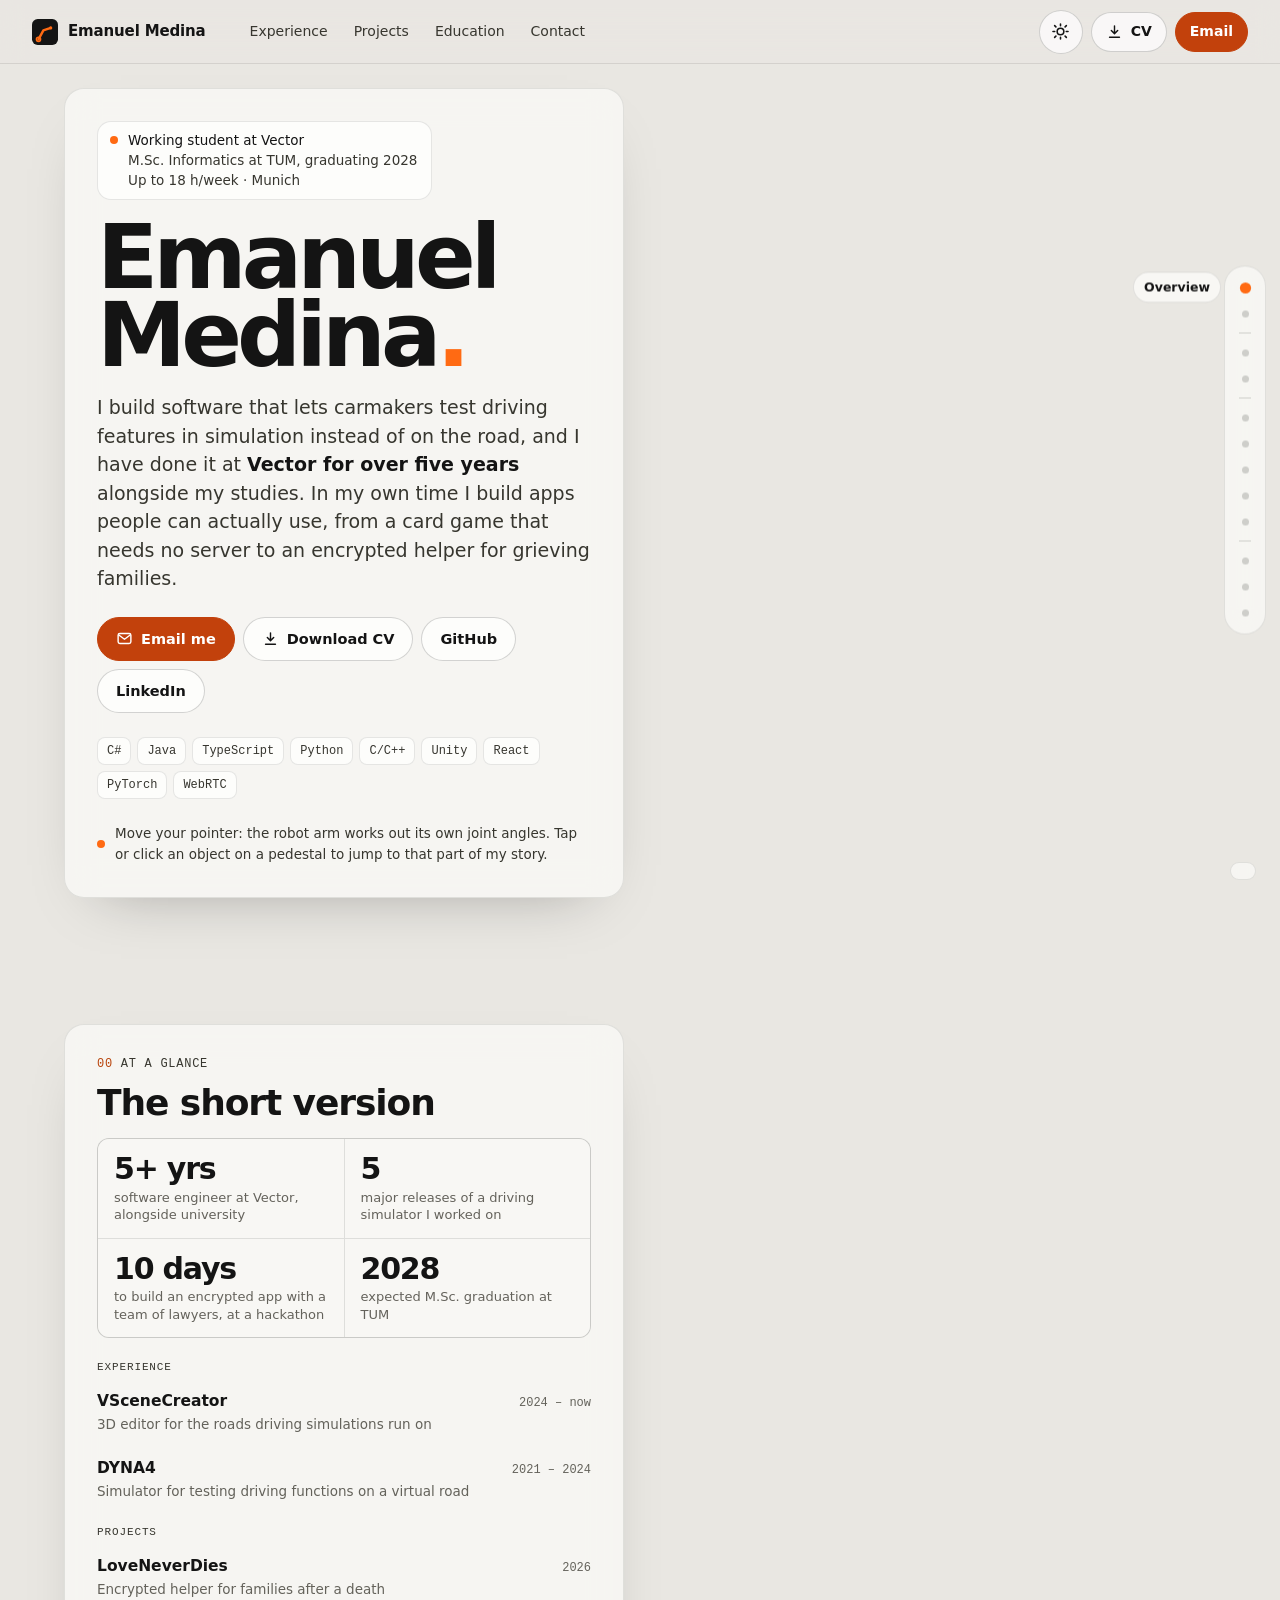
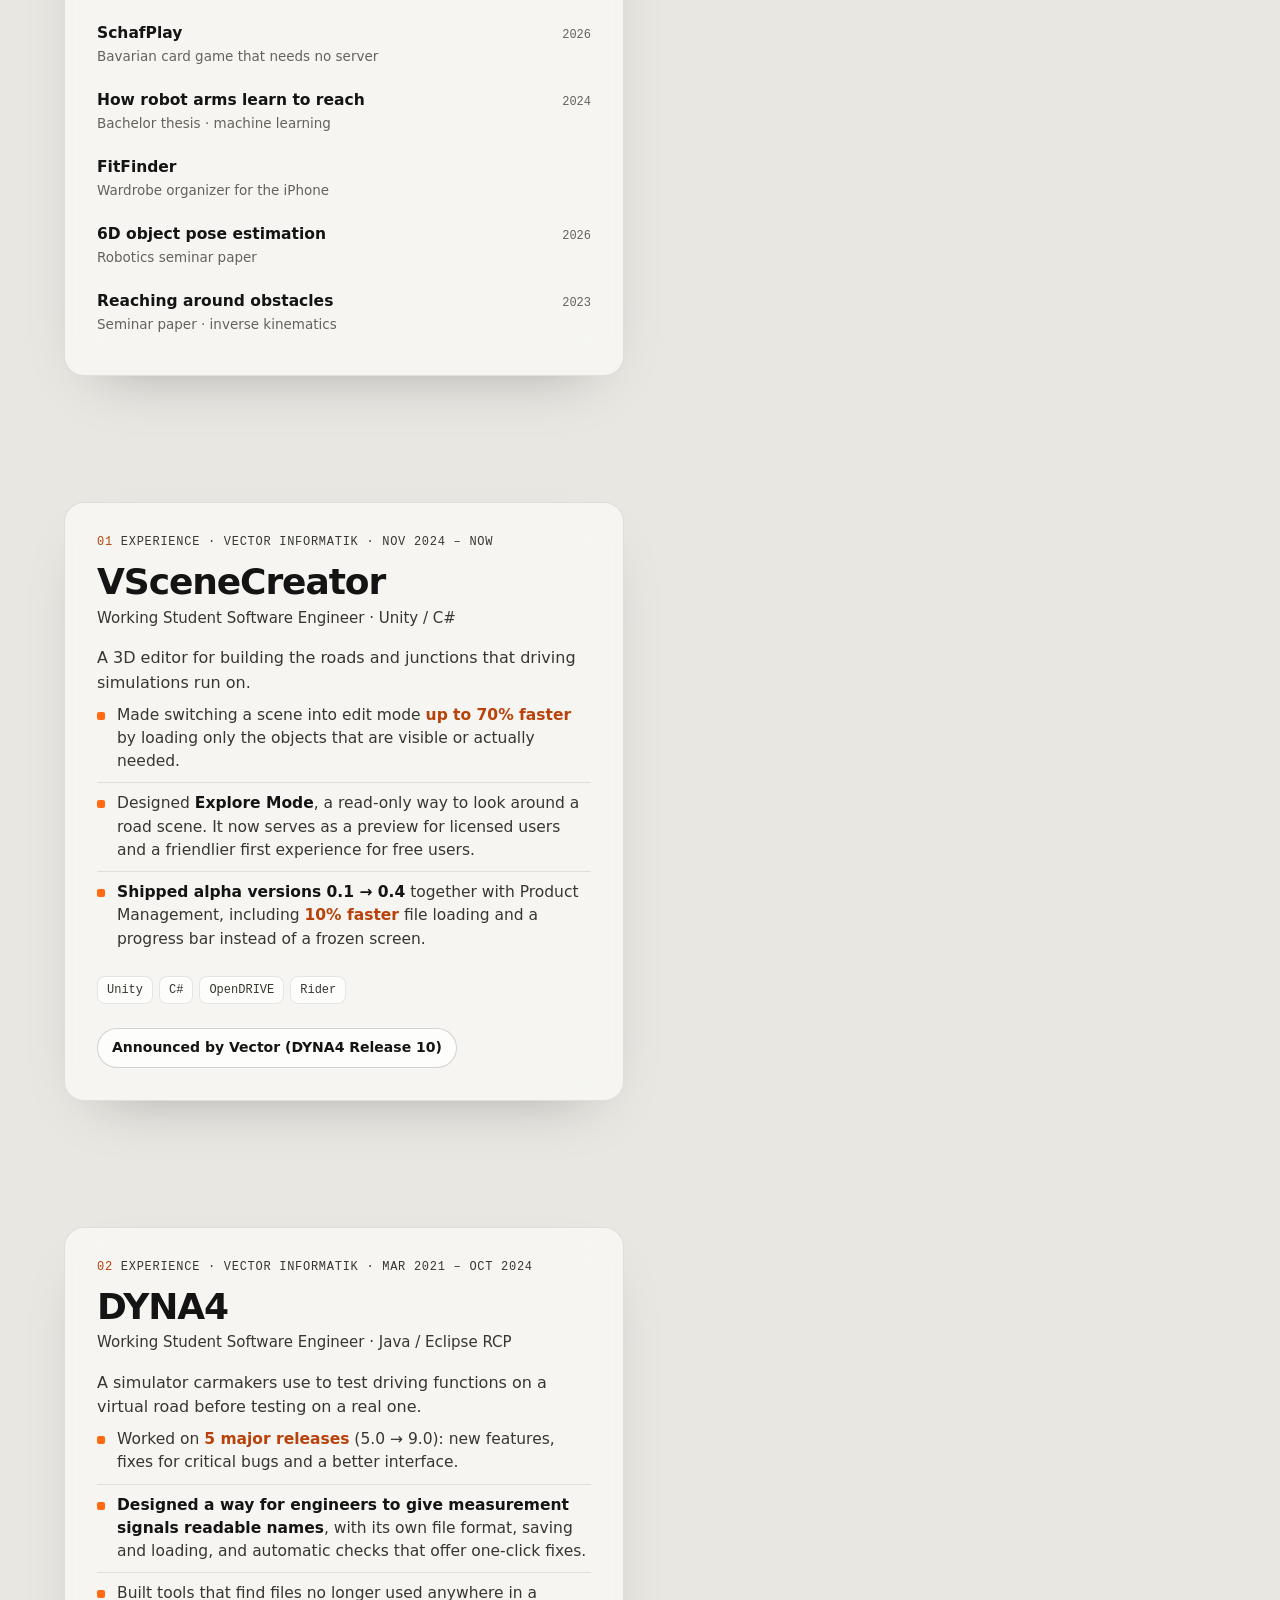
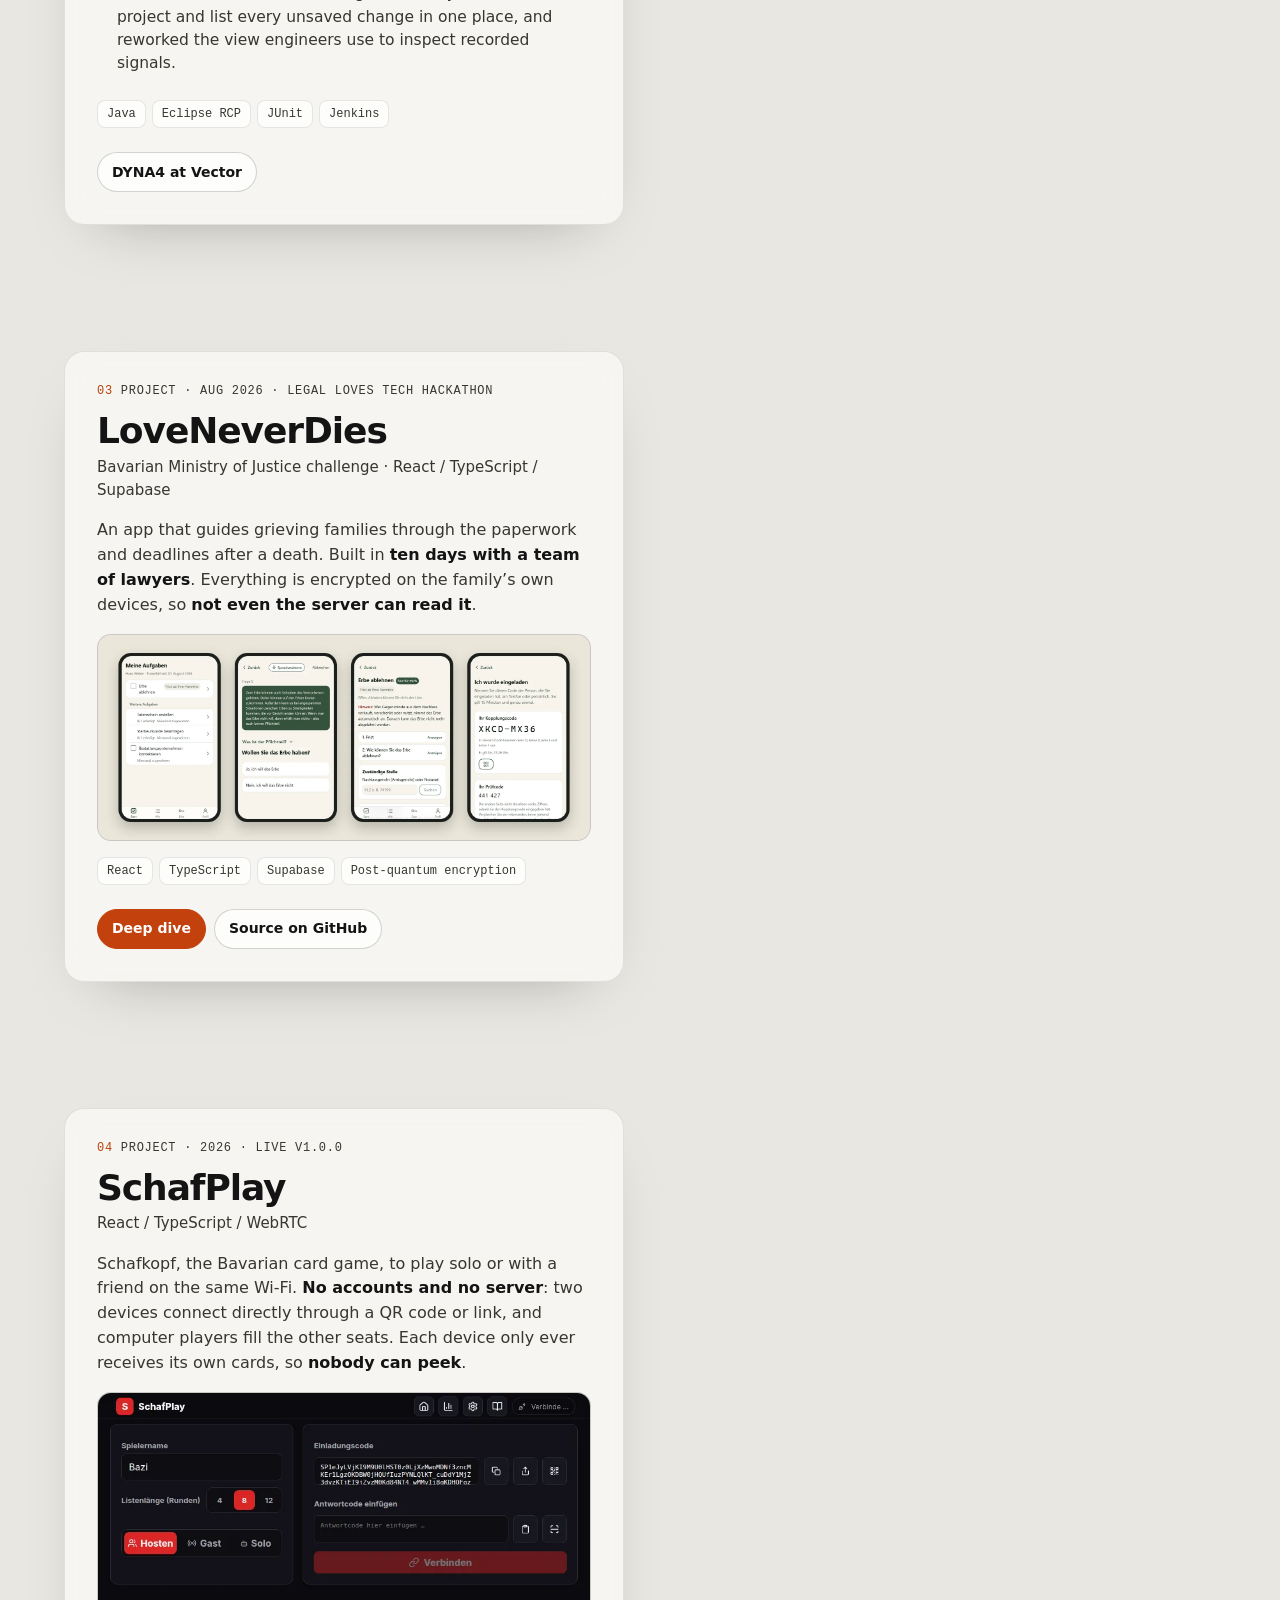
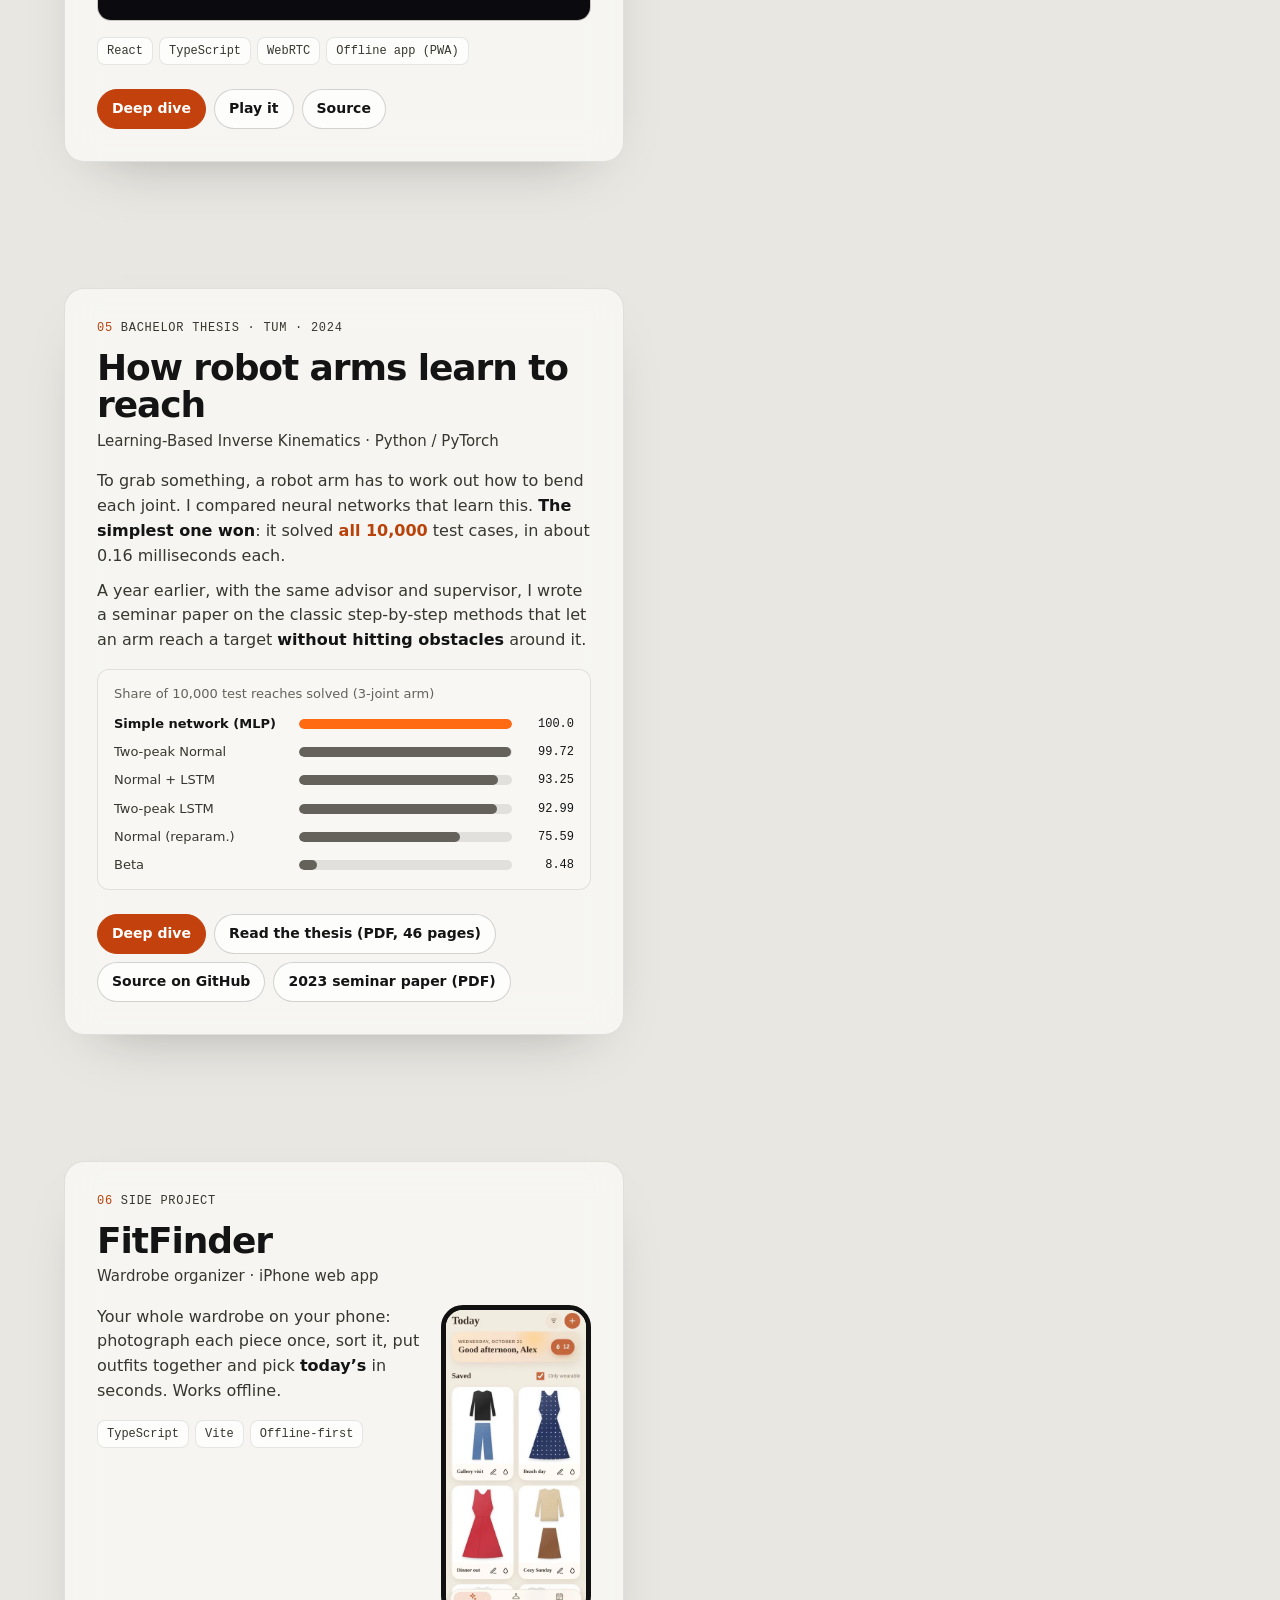
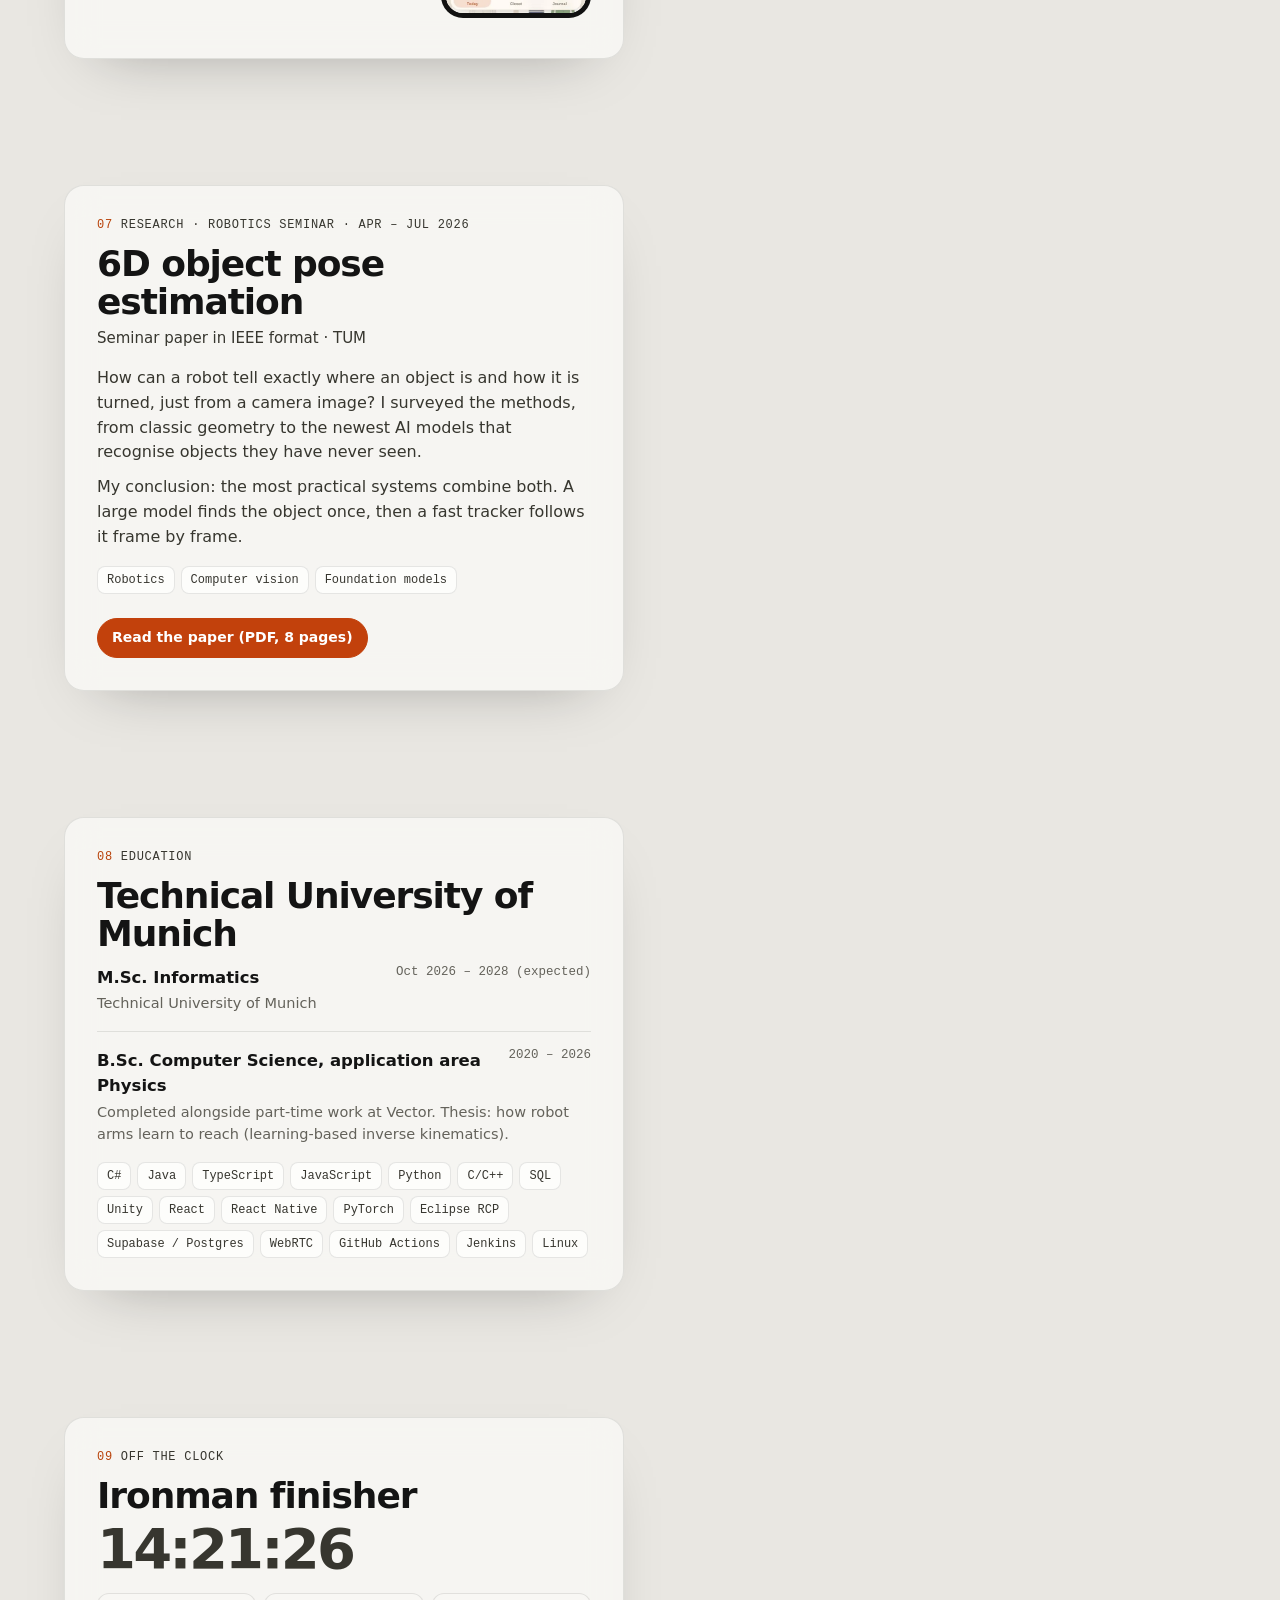
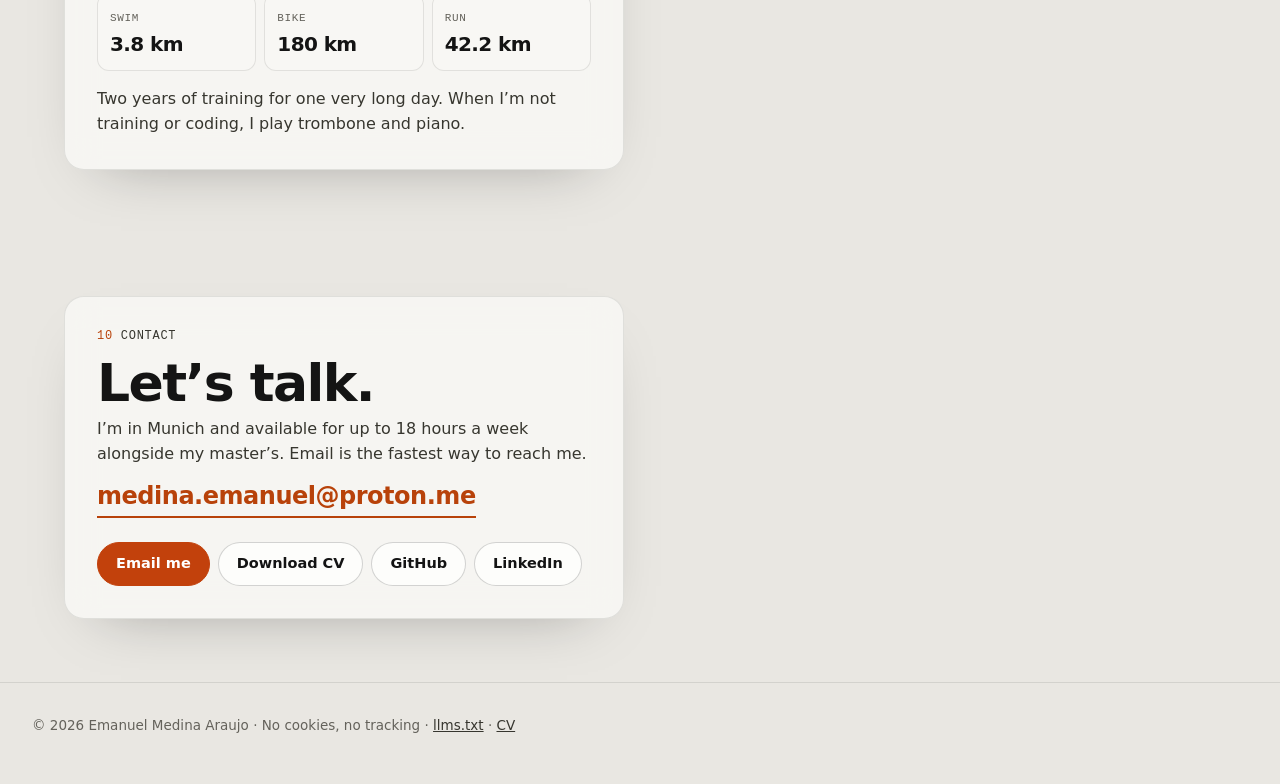
==== index.html @ 52978063 "Hold the arm still in the contact section; drop three.js footer note The contact-section wave pushed" ====
<!doctype html>
<html lang="en" data-theme="light">
<head>
<meta charset="utf-8">
<meta name="viewport" content="width=device-width, initial-scale=1, viewport-fit=cover">
<title>Emanuel Medina — Software Engineer · Working Student at Vector · M.Sc. TUM</title>
<meta name="description" content="Emanuel Medina Araujo: software engineer in Munich with 5+ years as a working student at Vector Informatik, building driving-simulation software. M.Sc. Informatics at TUM (graduating 2028), available up to 18 hours a week.">
<meta name="author" content="Emanuel Medina Araujo">
<meta name="color-scheme" content="light dark">
<meta name="theme-color" content="#e9e7e2" media="(prefers-color-scheme: light)">
<meta name="theme-color" content="#0f1012" media="(prefers-color-scheme: dark)">
<link rel="canonical" href="https://emanuelmedinaaraujo.github.io/EmanuelMedinaWebsite/">
<meta property="og:url" content="https://emanuelmedinaaraujo.github.io/EmanuelMedinaWebsite/">
<meta property="og:image" content="https://emanuelmedinaaraujo.github.io/EmanuelMedinaWebsite/assets/og.jpg">
<meta property="og:image:width" content="1200">
<meta property="og:image:height" content="630">
<meta property="og:image:alt" content="Emanuel Medina's site: name, status and a 3D robot arm among project exhibits.">
<meta name="twitter:image" content="https://emanuelmedinaaraujo.github.io/EmanuelMedinaWebsite/assets/og.jpg">
<meta property="og:type" content="profile">
<meta property="og:title" content="Emanuel Medina — Software Engineer">
<meta property="og:description" content="5+ years as a working student at Vector building driving-simulation software. M.Sc. Informatics at TUM, graduating 2028. Available up to 18 hours a week.">
<meta property="profile:first_name" content="Emanuel">
<meta property="profile:last_name" content="Medina Araujo">
<meta name="twitter:card" content="summary_large_image">
<meta name="twitter:title" content="Emanuel Medina — Software Engineer">
<meta name="twitter:description" content="5+ years as a working student at Vector. M.Sc. Informatics at TUM, graduating 2028. Available up to 18 hours a week.">
<link rel="icon" href="assets/favicon.svg" type="image/svg+xml">
<link rel="alternate" type="text/plain" href="llms.txt" title="llms.txt">
<link rel="preload" href="assets/fonts/Geist-normal-300-800.woff2" as="font" type="font/woff2" crossorigin>
<link rel="modulepreload" href="assets/vendor/three.module.min.js">
<link rel="stylesheet" href="assets/fonts/fonts.css">
<link rel="stylesheet" href="styles.css">
<script>
  (function(){var d=document.documentElement,s=null;try{s=localStorage.getItem('theme')}catch(e){}
  d.dataset.theme=s||(matchMedia('(prefers-color-scheme: dark)').matches?'dark':'light');d.classList.add('js');
  if('WebGLRenderingContext' in window)d.classList.add('gl')})();
</script>
<script type="importmap">{"imports":{"three":"./assets/vendor/three.module.min.js","three/addons/environments/RoomEnvironment.js":"./assets/vendor/RoomEnvironment.js"}}</script>
<script type="application/ld+json">
{
  "@context":"https://schema.org",
  "@type":"Person",
  "name":"Emanuel Medina Araujo",
  "alternateName":"Emanuel Medina",
  "url":"https://emanuelmedinaaraujo.github.io/EmanuelMedinaWebsite/",
  "jobTitle":"Software Engineer (Working Student)",
  "worksFor":{"@type":"Organization","name":"Vector Informatik GmbH","url":"https://www.vector.com/"},
  "alumniOf":{"@type":"CollegeOrUniversity","name":"Technical University of Munich","url":"https://www.tum.de/"},
  "address":{"@type":"PostalAddress","addressLocality":"Munich","addressCountry":"DE"},
  "email":"mailto:medina.emanuel@proton.me",
  "sameAs":["https://github.com/EmanuelMedinaAraujo","https://linkedin.com/in/Emanuel-Medina-Araujo"],
  "knowsAbout":["C#","Java","TypeScript","Python","C++","Unity","React","PyTorch","Eclipse RCP","WebRTC","OpenDRIVE","Driving simulation","Post-quantum cryptography","End-to-end encryption","Inverse kinematics","Robotics"]
}
</script>
</head>
<body>
<svg class="sprite" aria-hidden="true">
  <symbol id="i-close" viewBox="0 0 24 24" fill="none" stroke="currentColor" stroke-width="2" stroke-linecap="round"><path d="M6 6l12 12M18 6 6 18"/></symbol>
  <symbol id="i-download" viewBox="0 0 24 24" fill="none" stroke="currentColor" stroke-width="2" stroke-linecap="round" stroke-linejoin="round"><path d="M12 4v11m0 0-4.5-4.5M12 15l4.5-4.5M5 20h14"/></symbol>
  <marker id="arrow" viewBox="0 0 10 10" refX="9" refY="5" markerWidth="7" markerHeight="7" orient="auto-start-reverse"><path class="d-h" d="M0 0 10 5 0 10z"/></marker>
  <marker id="arrow-hl" viewBox="0 0 10 10" refX="9" refY="5" markerWidth="7" markerHeight="7" orient="auto-start-reverse"><path class="d-h hl" d="M0 0 10 5 0 10z"/></marker>
</svg>
<a class="skip" href="#main">Skip to content</a>

<canvas id="stage" aria-hidden="true"></canvas>
<div class="stage-fallback" aria-hidden="true"></div>
<div class="tags" id="tags" aria-hidden="true"></div>
<div class="hud" id="hud" aria-hidden="true"></div>

<header class="site-header">
  <a class="brand" href="#top" aria-label="Emanuel Medina, back to top">
    <svg viewBox="0 0 64 64" aria-hidden="true"><rect width="64" height="64" rx="14" fill="currentColor"/><path d="M16 50 L28 28 L46 22" fill="none" stroke="#ff6a13" stroke-width="6" stroke-linecap="round" stroke-linejoin="round"/><circle cx="16" cy="50" r="5" fill="none" stroke="#ff6a13" stroke-width="4"/><circle cx="46" cy="22" r="4" fill="#ff6a13"/></svg>
    <span>Emanuel <span class="full">Medina</span></span>
  </a>
  <nav class="nav" aria-label="Primary">
    <a href="#vscenecreator">Experience</a>
    <a href="#loveneverdies">Projects</a>
    <a href="#education">Education</a>
    <a href="#contact">Contact</a>
  </nav>
  <div class="header-actions">
    <button class="icon-btn theme-toggle" type="button" aria-label="Switch to dark theme" aria-pressed="false">
      <svg class="sun" viewBox="0 0 24 24" fill="none" stroke="currentColor" stroke-width="2" stroke-linecap="round" aria-hidden="true"><circle cx="12" cy="12" r="4.2"/><path d="M12 2.5v2.2M12 19.3v2.2M4.6 4.6l1.6 1.6M17.8 17.8l1.6 1.6M2.5 12h2.2M19.3 12h2.2M4.6 19.4l1.6-1.6M17.8 6.2l1.6-1.6"/></svg>
      <svg class="moon" viewBox="0 0 24 24" fill="none" stroke="currentColor" stroke-width="2" stroke-linecap="round" stroke-linejoin="round" aria-hidden="true"><path d="M20.5 14.2A8.5 8.5 0 0 1 9.8 3.5a8.5 8.5 0 1 0 10.7 10.7z"/></svg>
    </button>
    <a class="btn btn-sm btn-cv" href="cv/Emanuel-Medina-CV.pdf" download aria-label="Download CV (PDF)">
      <svg aria-hidden="true"><use href="#i-download"/></svg><span>CV</span>
    </a>
    <a class="btn btn-sm btn-primary" href="mailto:medina.emanuel@proton.me">Email</a>
  </div>
</header>

<nav class="chips" id="chips" aria-label="Sections">
  <a href="#top">Intro</a><a href="#glance">At a glance</a><a href="#vscenecreator">VSceneCreator</a><a href="#dyna4">DYNA4</a><a href="#loveneverdies">LoveNeverDies</a><a href="#schafplay">SchafPlay</a><a href="#thesis">B.Sc. thesis</a><a href="#fitfinder">FitFinder</a><a href="#pose">6D pose seminar</a><a href="#education">Education</a><a href="#off-the-clock">Off the clock</a><a href="#contact">Contact</a>
</nav>

<nav class="rail" id="rail" aria-label="Section index">
  <ol>
    <li class="grp" aria-hidden="true">Intro</li>
    <li><a href="#top"><span>Overview</span></a></li>
    <li><a href="#glance"><span>At a glance</span></a></li>
    <li class="grp" aria-hidden="true">Experience</li>
    <li><a href="#vscenecreator"><span>VSceneCreator</span></a></li>
    <li><a href="#dyna4"><span>DYNA4</span></a></li>
    <li class="grp" aria-hidden="true">Projects</li>
    <li><a href="#loveneverdies"><span>LoveNeverDies</span></a></li>
    <li><a href="#schafplay"><span>SchafPlay</span></a></li>
    <li><a href="#thesis"><span>B.Sc. thesis</span></a></li>
    <li><a href="#fitfinder"><span>FitFinder</span></a></li>
    <li><a href="#pose"><span>6D pose seminar</span></a></li>
    <li class="grp" aria-hidden="true">About</li>
    <li><a href="#education"><span>Education</span></a></li>
    <li><a href="#off-the-clock"><span>Off the clock</span></a></li>
    <li><a href="#contact"><span>Contact</span></a></li>
  </ol>
</nav>

<main id="main">
  <div class="col">

    <section class="sec hero tall" id="top" aria-labelledby="hero-title">
      <div class="card">
        <p class="status"><i aria-hidden="true"></i><span>Working student at Vector</span><span>M.Sc. Informatics at TUM, graduating 2028</span><span>Up to 18 h/week · Munich</span></p>
        <h1 id="hero-title">Emanuel<br>Medina<span aria-hidden="true">.</span></h1>
        <p class="pitch">I build software that lets carmakers test driving features in simulation instead of on the road, and I have done it at <b>Vector for over five years</b> alongside my studies. In my own time I build apps people can actually use, from a card game that needs no server to an encrypted helper for grieving families.</p>
        <div class="ctas">
          <a class="btn btn-primary" href="mailto:medina.emanuel@proton.me">
            <svg viewBox="0 0 24 24" fill="none" stroke="currentColor" stroke-width="2" stroke-linecap="round" stroke-linejoin="round" aria-hidden="true"><rect x="3" y="5" width="18" height="14" rx="2.5"/><path d="m4 7 8 6 8-6"/></svg>Email me</a>
          <a class="btn" href="cv/Emanuel-Medina-CV.pdf" download>
            <svg aria-hidden="true"><use href="#i-download"/></svg>Download CV</a>
          <a class="btn" href="https://github.com/EmanuelMedinaAraujo" rel="me">GitHub</a>
          <a class="btn" href="https://linkedin.com/in/Emanuel-Medina-Araujo" rel="me">LinkedIn</a>
        </div>
        <ul class="skills" aria-label="Core skills">
          <li>C#</li><li>Java</li><li>TypeScript</li><li>Python</li><li>C/C++</li><li>Unity</li><li>React</li><li>PyTorch</li><li>WebRTC</li>
        </ul>
        <p class="hint"><i aria-hidden="true"></i><span><span class="hint-fine">Move your pointer: the robot arm works out its own joint angles. </span>Tap or click an object on a pedestal to jump to that part of my story.</span></p>
      </div>
    </section>

    <section class="sec" id="glance" aria-labelledby="glance-title">
      <div class="card">
        <p class="kicker"><span class="n">00</span> At a glance</p>
        <h2 id="glance-title">The short version</h2>
        <div class="stats">
          <div><b>5+ yrs</b><span>software engineer at Vector, alongside university</span></div>
          <div><b>5</b><span>major releases of a driving simulator I worked on</span></div>
          <div><b>10 days</b><span>to build an encrypted app with a team of lawyers, at a hackathon</span></div>
          <div><b>2028</b><span>expected M.Sc. graduation at TUM</span></div>
        </div>
        <p class="index-group">Experience</p>
        <ul class="index-list">
          <li><a href="#vscenecreator"><b>VSceneCreator</b><span class="y">2024 – now</span><span class="d">3D editor for the roads driving simulations run on</span></a></li>
          <li><a href="#dyna4"><b>DYNA4</b><span class="y">2021 – 2024</span><span class="d">Simulator for testing driving functions on a virtual road</span></a></li>
        </ul>
        <p class="index-group">Projects</p>
        <ul class="index-list">
          <li><a href="#loveneverdies"><b>LoveNeverDies</b><span class="y">2026</span><span class="d">Encrypted helper for families after a death</span></a></li>
          <li><a href="#schafplay"><b>SchafPlay</b><span class="y">2026</span><span class="d">Bavarian card game that needs no server</span></a></li>
          <li><a href="#thesis"><b>How robot arms learn to reach</b><span class="y">2024</span><span class="d">Bachelor thesis · machine learning</span></a></li>
          <li><a href="#fitfinder"><b>FitFinder</b><span class="d">Wardrobe organizer for the iPhone</span></a></li>
          <li><a href="#pose"><b>6D object pose estimation</b><span class="y">2026</span><span class="d">Robotics seminar paper</span></a></li>
          <li><a href="#thesis"><b>Reaching around obstacles</b><span class="y">2023</span><span class="d">Seminar paper · inverse kinematics</span></a></li>
        </ul>
      </div>
    </section>

    <section class="sec" id="vscenecreator" aria-labelledby="vsc-title">
      <div class="card">
        <p class="kicker"><span class="n">01</span> Experience · Vector Informatik · Nov 2024 – now</p>
        <h2 id="vsc-title">VSceneCreator</h2>
        <p class="sub">Working Student Software Engineer · Unity / C#</p>
        <p>A 3D editor for building the roads and junctions that driving simulations run on.</p>
        <ul class="bullets">
          <li>Made switching a scene into edit mode <span class="num">up to 70% faster</span> by loading only the objects that are visible or actually needed.</li>
          <li>Designed <b>Explore Mode</b>, a read-only way to look around a road scene. It now serves as a preview for licensed users and a friendlier first experience for free users.</li>
          <li><b>Shipped alpha versions 0.1 → 0.4</b> together with Product Management, including <span class="num">10% faster</span> file loading and a progress bar instead of a frozen screen.</li>
        </ul>
        <ul class="tagrow" aria-label="Technologies"><li>Unity</li><li>C#</li><li>OpenDRIVE</li><li>Rider</li></ul>
        <div class="links">
          <a class="btn btn-sm" href="https://www.vector.com/en/product/dyna4/dyna4-releases/">Announced by Vector (DYNA4 Release 10)</a>
        </div>
      </div>
    </section>

    <section class="sec" id="dyna4" aria-labelledby="dyna-title">
      <div class="card">
        <p class="kicker"><span class="n">02</span> Experience · Vector Informatik · Mar 2021 – Oct 2024</p>
        <h2 id="dyna-title">DYNA4</h2>
        <p class="sub">Working Student Software Engineer · Java / Eclipse RCP</p>
        <p>A simulator carmakers use to test driving functions on a virtual road before testing on a real one.</p>
        <ul class="bullets">
          <li>Worked on <span class="num">5 major releases</span> (5.0 → 9.0): new features, fixes for critical bugs and a better interface.</li>
          <li><b>Designed a way for engineers to give measurement signals readable names</b>, with its own file format, saving and loading, and automatic checks that offer one-click fixes.</li>
          <li>Built tools that find files no longer used anywhere in a project and list every unsaved change in one place, and reworked the view engineers use to inspect recorded signals.</li>
        </ul>
        <ul class="tagrow" aria-label="Technologies"><li>Java</li><li>Eclipse RCP</li><li>JUnit</li><li>Jenkins</li></ul>
        <div class="links">
          <a class="btn btn-sm" href="https://www.vector.com/en/product/dyna4/">DYNA4 at Vector</a>
        </div>
      </div>
    </section>

    <section class="sec" id="loveneverdies" aria-labelledby="lnd-title">
      <div class="card">
        <p class="kicker"><span class="n">03</span> Project · Aug 2026 · Legal Loves Tech Hackathon</p>
        <h2 id="lnd-title">LoveNeverDies</h2>
        <p class="sub">Bavarian Ministry of Justice challenge · React / TypeScript / Supabase</p>
        <p>An app that guides grieving families through the paperwork and deadlines after a death. Built in <b>ten days with a team of lawyers</b>. Everything is encrypted on the family’s own devices, so <b>not even the server can read it</b>.</p>
        <figure class="shot">
          <img class="img-light" src="assets/loveneverdies-hero.webp" width="1540" height="643" loading="lazy" decoding="async" alt="Four LoveNeverDies phone screens: task list, inheritance questionnaire, a private task with a deadline and probate-court lookup, and a pairing code.">
          <img class="img-dark" src="assets/loveneverdies-hero-dark.webp" width="1540" height="643" loading="lazy" decoding="async" alt="">
        </figure>
        <ul class="tagrow" aria-label="Technologies"><li>React</li><li>TypeScript</li><li>Supabase</li><li>Post-quantum encryption</li></ul>
        <div class="links">
          <a class="btn btn-sm btn-primary" href="#deep-loveneverdies" data-deep="deep-loveneverdies">Deep dive</a>
          <a class="btn btn-sm" href="https://github.com/EmanuelMedinaAraujo/LoveNeverDies">Source on GitHub</a>
        </div>
      </div>
    </section>

    <section class="sec" id="schafplay" aria-labelledby="sp-title">
      <div class="card">
        <p class="kicker"><span class="n">04</span> Project · 2026 · Live v1.0.0</p>
        <h2 id="sp-title">SchafPlay</h2>
        <p class="sub">React / TypeScript / WebRTC</p>
        <p>Schafkopf, the Bavarian card game, to play solo or with a friend on the same Wi-Fi. <b>No accounts and no server</b>: two devices connect directly through a QR code or link, and computer players fill the other seats. Each device only ever receives its own cards, so <b>nobody can peek</b>.</p>
        <figure class="shot">
          <img class="img-light" src="assets/schafplay-light.webp" width="844" height="390" loading="lazy" decoding="async" alt="SchafPlay pairing screen with host, guest and solo modes and a compressed invite code.">
          <img class="img-dark" src="assets/schafplay-dark.webp" width="844" height="390" loading="lazy" decoding="async" alt="">
        </figure>
        <ul class="tagrow" aria-label="Technologies"><li>React</li><li>TypeScript</li><li>WebRTC</li><li>Offline app (PWA)</li></ul>
        <div class="links">
          <a class="btn btn-sm btn-primary" href="#deep-schafplay" data-deep="deep-schafplay">Deep dive</a>
          <a class="btn btn-sm" href="https://emanuelmedinaaraujo.github.io/SchafPlay/">Play it</a>
          <a class="btn btn-sm" href="https://github.com/EmanuelMedinaAraujo/SchafPlay">Source</a>
        </div>
      </div>
    </section>

    <section class="sec" id="thesis" aria-labelledby="ik-title">
      <div class="card">
        <p class="kicker"><span class="n">05</span> Bachelor thesis · TUM · 2024</p>
        <h2 id="ik-title">How robot arms learn to reach</h2>
        <p class="sub">Learning-Based Inverse Kinematics · Python / PyTorch</p>
        <p>To grab something, a robot arm has to work out how to bend each joint. I compared neural networks that learn this. <b>The simplest one won</b>: it solved <span class="num">all 10,000</span> test cases, in about 0.16 milliseconds each.</p>
        <p>A year earlier, with the same advisor and supervisor, I wrote a seminar paper on the classic step-by-step methods that let an arm reach a target <b>without hitting obstacles</b> around it.</p>
        <figure class="chart">
          <figcaption>Share of 10,000 test reaches solved (3-joint arm)</figcaption>
          <ul class="bars">
            <li class="best"><span>Simple network (MLP)</span><span class="track"><span class="fill" style="--v:100%"></span></span><span class="v">100.0</span></li>
            <li><span>Two-peak Normal</span><span class="track"><span class="fill" style="--v:99.72%"></span></span><span class="v">99.72</span></li>
            <li><span>Normal + LSTM</span><span class="track"><span class="fill" style="--v:93.25%"></span></span><span class="v">93.25</span></li>
            <li><span>Two-peak LSTM</span><span class="track"><span class="fill" style="--v:92.99%"></span></span><span class="v">92.99</span></li>
            <li><span>Normal (reparam.)</span><span class="track"><span class="fill" style="--v:75.59%"></span></span><span class="v">75.59</span></li>
            <li><span>Beta</span><span class="track"><span class="fill" style="--v:8.48%"></span></span><span class="v">8.48</span></li>
          </ul>
        </figure>
        <div class="links">
          <a class="btn btn-sm btn-primary" href="#deep-thesis" data-deep="deep-thesis">Deep dive</a>
          <a class="btn btn-sm" href="papers/learning-based-inverse-kinematics.pdf">Read the thesis (PDF, 46 pages)</a>
          <a class="btn btn-sm" href="https://github.com/EmanuelMedinaAraujo/BachelorThesis">Source on GitHub</a>
          <a class="btn btn-sm" href="papers/numerical-inverse-kinematics.pdf">2023 seminar paper (PDF)</a>
        </div>
      </div>
    </section>

    <section class="sec" id="fitfinder" aria-labelledby="ff-title">
      <div class="card">
        <p class="kicker"><span class="n">06</span> Side project</p>
        <h2 id="ff-title">FitFinder</h2>
        <p class="sub">Wardrobe organizer · iPhone web app</p>
        <figure class="shot phone inline">
          <img class="img-light" src="assets/fitfinder-today-light.webp" width="390" height="844" loading="lazy" decoding="async" alt="FitFinder Today screen showing saved outfits that are wearable now.">
          <img class="img-dark" src="assets/fitfinder-today-dark.webp" width="390" height="844" loading="lazy" decoding="async" alt="">
        </figure>
        <p>Your whole wardrobe on your phone: photograph each piece once, sort it, put outfits together and pick <b>today’s</b> in seconds. Works offline.</p>
        <ul class="tagrow" aria-label="Technologies"><li>TypeScript</li><li>Vite</li><li>Offline-first</li></ul>
      </div>
    </section>

    <section class="sec" id="pose" aria-labelledby="pose-title">
      <div class="card">
        <p class="kicker"><span class="n">07</span> Research · Robotics seminar · Apr – Jul 2026</p>
        <h2 id="pose-title">6D object pose estimation</h2>
        <p class="sub">Seminar paper in IEEE format · TUM</p>
        <p>How can a robot tell exactly where an object is and how it is turned, just from a camera image? I surveyed the methods, from classic geometry to the newest AI models that recognise objects they have never seen.</p>
        <p>My conclusion: the most practical systems combine both. A large model finds the object once, then a fast tracker follows it frame by frame.</p>
        <ul class="tagrow" aria-label="Topics"><li>Robotics</li><li>Computer vision</li><li>Foundation models</li></ul>
        <div class="links">
          <a class="btn btn-sm btn-primary" href="papers/6d-object-pose-estimation.pdf">Read the paper (PDF, 8 pages)</a>
        </div>
      </div>
    </section>

    <section class="sec" id="education" aria-labelledby="edu-title">
      <div class="card">
        <p class="kicker"><span class="n">08</span> Education</p>
        <h2 id="edu-title">Technical University of Munich</h2>
        <ul class="edu">
          <li><b>M.Sc. Informatics</b><span class="y">Oct 2026 – 2028 (expected)</span><span>Technical University of Munich</span></li>
          <li><b>B.Sc. Computer Science, application area Physics</b><span class="y">2020 – 2026</span><span>Completed alongside part-time work at Vector. Thesis: how robot arms learn to reach (learning-based inverse kinematics).</span></li>
        </ul>
        <ul class="tagrow" aria-label="All skills">
          <li>C#</li><li>Java</li><li>TypeScript</li><li>JavaScript</li><li>Python</li><li>C/C++</li><li>SQL</li><li>Unity</li><li>React</li><li>React Native</li><li>PyTorch</li><li>Eclipse RCP</li><li>Supabase / Postgres</li><li>WebRTC</li><li>GitHub Actions</li><li>Jenkins</li><li>Linux</li>
        </ul>
      </div>
    </section>

    <section class="sec" id="off-the-clock" aria-labelledby="off-title">
      <div class="card">
        <p class="kicker"><span class="n">09</span> Off the clock</p>
        <h2 id="off-title">Ironman finisher</h2>
        <p class="finish" aria-label="Finish time 14 hours 21 minutes 26 seconds">14:21:26</p>
        <div class="splits">
          <div><span>Swim</span><b>3.8 km</b></div>
          <div><span>Bike</span><b>180 km</b></div>
          <div><span>Run</span><b>42.2 km</b></div>
        </div>
        <p>Two years of training for one very long day. When I’m not training or coding, I play trombone and piano.</p>
      </div>
    </section>

    <section class="sec" id="contact" data-arm="wave" aria-labelledby="contact-title">
      <div class="card contact">
        <p class="kicker"><span class="n">10</span> Contact</p>
        <h2 id="contact-title">Let’s talk.</h2>
        <p>I’m in Munich and available for up to 18 hours a week alongside my master’s. Email is the fastest way to reach me.</p>
        <a class="email-big" href="mailto:medina.emanuel@proton.me">medina.emanuel@proton.me</a>
        <div class="links">
          <a class="btn btn-primary" href="mailto:medina.emanuel@proton.me">Email me</a>
          <a class="btn" href="cv/Emanuel-Medina-CV.pdf" download>Download CV</a>
          <a class="btn" href="https://github.com/EmanuelMedinaAraujo" rel="me">GitHub</a>
          <a class="btn" href="https://linkedin.com/in/Emanuel-Medina-Araujo" rel="me">LinkedIn</a>
        </div>
      </div>
    </section>

  </div>
</main>

<footer class="site-footer">
  <div class="in">
    <span>© 2026 Emanuel Medina Araujo · No cookies, no tracking · <a href="llms.txt">llms.txt</a> · <a href="cv/">CV</a></span>
  </div>
</footer>

<!-- ============ Deep dives ============ -->
<dialog class="deep" id="deep-loveneverdies" aria-labelledby="deep-lnd-title">
  <div class="deep-head"><h2 id="deep-lnd-title">LoveNeverDies, deep dive</h2>
    <button class="icon-btn close" type="button" aria-label="Close deep dive" autofocus><svg aria-hidden="true"><use href="#i-close"/></svg></button></div>
  <div class="deep-body">
    <p class="tldr"><b>In plain words:</b> after a death, families face weeks of paperwork and hard deadlines while sharing very private documents. LoveNeverDies guides them step by step, and everything is locked on their own phones before it is saved, so even the server cannot read it. Built in ten days at the Legal Loves Tech Hackathon 2026 (Bavarian Ministry of Justice challenge) with a team that included lawyers.</p>
    <h3>Problem</h3>
    <p>Bereaved families, often older and not tech-savvy, have to handle certificates of inheritance, a six-week renunciation window, probate courts and wills, and share highly sensitive documents while doing it.</p>
    <h3>Architecture</h3>
    <figure class="diagram">
      <svg viewBox="0 0 640 200" role="img" aria-labelledby="dg-lnd">
        <title id="dg-lnd">Data flow: the React PWA encrypts on the device, queues ciphertext in IndexedDB and syncs it to Supabase Postgres with row-level security; other family devices are notified via Realtime; Clerk issues JWTs.</title>
        <g>
          <rect class="d-box hl" x="8" y="30" width="130" height="58" rx="10"/><text class="d-t" x="22" y="55">React PWA</text><text class="d-s" x="22" y="73">device keys</text>
          <rect class="d-box" x="172" y="30" width="130" height="58" rx="10"/><text class="d-t" x="186" y="55">core/crypto</text><text class="d-s" x="186" y="73">ML-KEM · AES-GCM</text>
          <rect class="d-box" x="336" y="30" width="130" height="58" rx="10"/><text class="d-t" x="350" y="55">IndexedDB</text><text class="d-s" x="350" y="73">offline queue</text>
          <rect class="d-box hl" x="500" y="30" width="132" height="58" rx="10"/><text class="d-t" x="514" y="55">Supabase</text><text class="d-s" x="514" y="73">Postgres + RLS</text>
          <rect class="d-box" x="500" y="134" width="132" height="54" rx="10"/><text class="d-t" x="514" y="158">Family device</text><text class="d-s" x="514" y="175">decrypts locally</text>
          <rect class="d-box" x="336" y="134" width="130" height="54" rx="10"/><text class="d-t" x="350" y="158">Clerk</text><text class="d-s" x="350" y="175">auth · JWT</text>
          <path class="d-a" d="M138 59H170" marker-end="url(#arrow)"/>
          <path class="d-a" d="M302 59H334" marker-end="url(#arrow)"/>
          <path class="d-a hl" d="M466 59H498" marker-end="url(#arrow-hl)"/>
          <text class="d-l" x="452" y="22">ciphertext only</text>
          <path class="d-a" d="M566 88V132" marker-end="url(#arrow)"/><text class="d-l" x="572" y="114">realtime</text>
          <path class="d-a" d="M466 161H480Q490 161 490 140V100Q490 92 500 88" marker-end="url(#arrow)"/><text class="d-l" x="410" y="124">JWT</text>
        </g>
      </svg>
      <figcaption>Encryption happens on the device. The server only sees ciphertext, versions and signatures.</figcaption>
    </figure>
    <ul>
      <li>Each device generates hybrid <b>ML-KEM-768 + X25519</b> (key exchange) and <b>ML-DSA-65 + Ed25519</b> (signature) keypairs. Keys are non-extractable and never leave the device.</li>
      <li>Key hierarchy: device key → case key → per-item data keys (<b>AES-256-GCM</b>), with separate keys for private items and the vault.</li>
      <li>Offline-first: writes land in an IndexedDB queue and sync as ciphertext to Supabase Postgres, guarded by row-level security. Clerk issues the JWTs.</li>
      <li>Sync is a version check plus a delta fetch above a per-case watermark, triggered by a Realtime “doorbell” with 30-second polling as fallback.</li>
      <li>The vault key is <b>Shamir-split</b> so that ⌈2n/3⌉ of n relatives must cooperate. An Edge Function verifies both signatures before release.</li>
      <li>Device pairing uses an 8-character rendezvous code plus a spoken 6-digit check derived from both public keys.</li>
    </ul>
    <h3>Key decisions</h3>
    <ul class="decisions">
      <li><b>Hybrid KEM and signatures</b>An attacker has to break a classical and a post-quantum algorithm.<span class="to">Trade-off: 64 extra bytes per signature.</span></li>
      <li><b>Per-item data keys</b>Key rotation re-wraps 32-byte keys instead of re-encrypting payloads: “a few kilobytes instead of hundreds of megabytes”.</li>
      <li><b>The vault opens on proof of reconstruction, not on a release counter</b>A validly signed but bogus share can’t flip a living person’s case.</li>
      <li><b>No recovery phrase</b>Access is re-granted by relatives rather than restored from a secret.<span class="to">Trade-off: losing your only device means waiting for a relative to re-grant access.</span></li>
      <li><b>No statute citations in the UI</b>The app should guide, not read as legal advice (ADR-0003).</li>
    </ul>
    <h3>Hard parts</h3>
    <ul>
      <li>Concurrent key rotation: a 2-minute row-locked lease plus compare-and-swap on the key generation.</li>
      <li>Sync ordering: <code>bigserial</code> was rejected because it skips updates and can commit out of order. It was replaced by a per-case counter under row lock and a trigger that forbids un-deleting tombstones.</li>
      <li>A threat model that documents ten accepted limits explicitly, e.g. that same-origin XSS could decrypt everything.</li>
    </ul>
    <h3>Numbers</h3>
    <ul>
      <li>Legal decision tree: <b>141 nodes</b>, 80 outcomes, depth 9 (authored by the team’s lawyers).</li>
      <li>611 probate courts and 10,813 postcodes for court lookup.</li>
      <li><b>10 days</b> from idea to working app.</li>
      <li><b>0</b> readable user data on the server: it stores ciphertext, versions and signatures only.</li>
      <li>Hybrid post-quantum crypto: ML-KEM + X25519 for key exchange, ML-DSA + Ed25519 for signatures.</li>
    </ul>
    <h3>Stack</h3>
    <ul class="stack"><li>React 19</li><li>TypeScript</li><li>Vite</li><li>PWA</li><li>Supabase</li><li>Postgres RLS</li><li>Edge Functions</li><li>Clerk</li><li>@noble/post-quantum</li><li>WebCrypto</li><li>Vitest</li><li>PGlite</li><li>Playwright</li></ul>
    <div class="deep-foot"><a class="btn btn-sm btn-primary" href="https://github.com/EmanuelMedinaAraujo/LoveNeverDies">Read the source</a></div>
  </div>
</dialog>

<dialog class="deep" id="deep-schafplay" aria-labelledby="deep-sp-title">
  <div class="deep-head"><h2 id="deep-sp-title">SchafPlay, deep dive</h2>
    <button class="icon-btn close" type="button" aria-label="Close deep dive" autofocus><svg aria-hidden="true"><use href="#i-close"/></svg></button></div>
  <div class="deep-body">
    <p class="tldr"><b>In plain words:</b> two phones on the same Wi-Fi connect directly to each other, with no account and no server in between, and play the Bavarian card game Schafkopf against two computer players. Each phone only ever receives its own cards. Technically: serverless peer-to-peer multiplayer over WebRTC in an offline-first PWA, live on GitHub Pages (v1.0.0).</p>
    <h3>Problem</h3>
    <p>Play Schafkopf with a friend, with AI filling the empty seats, and no accounts, servers or signalling infrastructure to run.</p>
    <h3>Architecture</h3>
    <figure class="diagram">
      <svg viewBox="0 0 640 210" role="img" aria-labelledby="dg-sp">
        <title id="dg-sp">The host runs the game engine and sends a compressed invite code to the guest; the guest replies with a code; then a WebRTC data channel carries redacted state to the guest and actions back. AI seats feed the engine.</title>
        <g>
          <rect class="d-box hl" x="20" y="40" width="190" height="110" rx="12"/><text class="d-t" x="36" y="66">Host browser</text><text class="d-s" x="36" y="86">GameEngine</text><text class="d-s" x="36" y="104">rules.ts · redaction</text><text class="d-s" x="36" y="122">IndexedDB replays</text>
          <rect class="d-box" x="430" y="40" width="190" height="110" rx="12"/><text class="d-t" x="446" y="66">Guest browser</text><text class="d-s" x="446" y="86">renders redacted</text><text class="d-s" x="446" y="104">state only</text>
          <rect class="d-box" x="20" y="168" width="190" height="36" rx="10"/><text class="d-s" x="36" y="191">AI seats 2 &amp; 4 → engine</text>
          <path class="d-a" d="M210 30H428" marker-end="url(#arrow)"/><text class="d-l" x="236" y="22">1 · invite code (paste / QR / link)</text>
          <path class="d-a" d="M430 162H212" marker-end="url(#arrow)"/><text class="d-l" x="276" y="178">2 · reply code</text>
          <path class="d-a hl" d="M210 80H428" marker-end="url(#arrow-hl)"/><text class="d-l" x="240" y="72">redacted state · DataChannel</text>
          <path class="d-a hl" d="M430 112H212" marker-end="url(#arrow-hl)"/><text class="d-l" x="284" y="128">player actions</text>
        </g>
      </svg>
      <figcaption>No signalling server: the SDP itself travels as a compact code.</figcaption>
    </figure>
    <ul>
      <li>The host creates a WebRTC offer and data channel. The SDP is minified, deflated and base64url-encoded into a compact invite code.</li>
      <li>The guest receives it by paste, QR code or link and returns a reply code. The host accepts it and the data channel opens.</li>
      <li>The game engine runs only on the host. A single <code>processAction</code> entry point validates every move, and AI moves take the same path.</li>
      <li>Before anything is sent, <code>redactStateFor</code> replaces other players’ hands with placeholders and hides the Sauspiel partner until it’s revealed.</li>
      <li>Every game is recorded to IndexedDB for trick-by-trick replay analysis.</li>
    </ul>
    <h3>Key decisions</h3>
    <ul class="decisions">
      <li><b>No signalling server and no STUN</b>Zero infrastructure to run: two browsers and a code.<span class="to">Trade-off: LAN-first by design, with Tailscale documented for remote play.</span></li>
      <li><b>A host-authoritative engine with one redaction boundary</b>Opponents’ hands never go over the wire, and the host overwrites the guest’s player ID, so values from the wire are never trusted.</li>
      <li><b>Minify SDP before compressing</b>Only per-session entropy is kept (ICE credentials, DTLS fingerprint, candidates) and the rest is regenerated on decode, which keeps invite codes compact.</li>
      <li><b><code>rules.ts</code> as the single source of legality</b>The engine, UI and AI can never disagree about which card is playable.</li>
      <li><b>Pause on disconnect</b>Re-pairing attaches a fresh transport to the same game session.</li>
    </ul>
    <h3>Hard parts</h3>
    <ul>
      <li>A seeded, dependency-free shuffle (mulberry32 + Fisher–Yates), so automated end-to-end runs can reproduce identical deals.</li>
      <li>Treating the host as potentially hostile: every inbound string path is sanitised, and avatars are the only peer data that reaches an <code>&lt;img&gt;</code>.</li>
      <li>A data-channel heartbeat detects dead links.</li>
    </ul>
    <h3>Numbers</h3>
    <ul>
      <li><b>0</b> servers: GitHub Pages hosts static files only.</li>
      <li><b>1</b> QR code or link to connect two devices.</li>
      <li><b>2</b> computer players at the table.</li>
      <li>v1.0.0 live, deployed to GitHub Pages on release.</li>
    </ul>
    <h3>Stack</h3>
    <ul class="stack"><li>React 19</li><li>TypeScript</li><li>Vite</li><li>WebRTC</li><li>CompressionStream</li><li>IndexedDB</li><li>Service Worker</li><li>Playwright</li><li>GitHub Actions</li></ul>
    <div class="deep-foot"><a class="btn btn-sm btn-primary" href="https://emanuelmedinaaraujo.github.io/SchafPlay/">Play it</a><a class="btn btn-sm" href="https://github.com/EmanuelMedinaAraujo/SchafPlay">Read the source</a></div>
  </div>
</dialog>

<dialog class="deep" id="deep-thesis" aria-labelledby="deep-ik-title">
  <div class="deep-head"><h2 id="deep-ik-title">Inverse kinematics thesis, deep dive</h2>
    <button class="icon-btn close" type="button" aria-label="Close deep dive" autofocus><svg aria-hidden="true"><use href="#i-close"/></svg></button></div>
  <div class="deep-body">
    <p class="tldr"><b>In plain words:</b> to reach a point, a robot arm must work out how far to turn each joint. That is called inverse kinematics. I trained several kinds of neural network to do it and compared them. The simplest network was both the most accurate and the fastest. Technically: a plain MLP predicting joint angles directly solved 100% of 10,000 test problems within 0.01 tolerance across 5 seeded runs for 2- and 3-DOF arms, in about 155 µs per inference, ahead of every probabilistic and LSTM variant tested.</p>
    <h3>Problem</h3>
    <p>Map an arm’s geometry (Denavit–Hartenberg parameters) and a goal position to joint angles. Compare direct versus probabilistic outputs, and feed-forward versus recurrent architectures.</p>
    <h3>Training loop</h3>
    <figure class="diagram">
      <svg viewBox="0 0 640 170" role="img" aria-labelledby="dg-ik">
        <title id="dg-ik">Training loop: a problem generator feeds a network; its sine and cosine outputs become angles via atan2; differentiable forward kinematics computes the end effector; the loss is the distance to the goal, backpropagated to the network.</title>
        <g>
          <rect class="d-box" x="6" y="30" width="112" height="58" rx="10"/><text class="d-t" x="18" y="55">Problems</text><text class="d-s" x="18" y="73">DH + goal</text>
          <rect class="d-box hl" x="140" y="30" width="112" height="58" rx="10"/><text class="d-t" x="152" y="55">Network</text><text class="d-s" x="152" y="73">MLP · LSTM</text>
          <rect class="d-box" x="274" y="30" width="112" height="58" rx="10"/><text class="d-t" x="286" y="55">sin, cos</text><text class="d-s" x="286" y="73">→ atan2</text>
          <rect class="d-box" x="408" y="30" width="112" height="58" rx="10"/><text class="d-t" x="420" y="55">Diff. FK</text><text class="d-s" x="420" y="73">end effector</text>
          <rect class="d-box hl" x="542" y="30" width="92" height="58" rx="10"/><text class="d-t" x="554" y="55">Loss</text><text class="d-s" x="554" y="73">‖ee − goal‖</text>
          <path class="d-a" d="M118 59H138" marker-end="url(#arrow)"/><path class="d-a" d="M252 59H272" marker-end="url(#arrow)"/><path class="d-a" d="M386 59H406" marker-end="url(#arrow)"/><path class="d-a" d="M520 59H540" marker-end="url(#arrow)"/>
          <path class="d-a hl" d="M588 88V132H196V90" marker-end="url(#arrow-hl)"/><text class="d-l" x="330" y="150">backprop, no ground-truth angles needed</text>
        </g>
      </svg>
    </figure>
    <ul>
      <li>Random DH parameters (link lengths 0.3–0.5) and reachable goals are generated synthetically, so one model learns arbitrary arms rather than a single robot.</li>
      <li>Input: DH parameters plus goal. Output: (sin, cos) per joint, converted to angles with <code>atan2</code>.</li>
      <li>Loss: end-effector-to-goal distance through <b>differentiable forward kinematics</b>, so training needs no labelled angles.</li>
      <li>Compared MLP, LSTM, hybrid MLP+LSTM and probabilistic heads (Normal, Beta, two-peak), and PPO, a reinforcement-learning method (Stable-Baselines3).</li>
      <li>Hydra configs → Optuna hyperparameter search → Weights &amp; Biases tracking → bootstrapped summaries.</li>
    </ul>
    <h3>Results (accuracy %, single inference)</h3>
    <table class="tbl">
      <thead><tr><th scope="col">Model</th><th scope="col">2-DOF</th><th scope="col">3-DOF</th><th scope="col">Inference</th></tr></thead>
      <tbody>
        <tr class="best"><td>Direct MLP</td><td>100.0</td><td>100.0</td><td>154 / 157 µs</td></tr>
        <tr><td>Two-peak Normal</td><td>99.94</td><td>99.72</td><td>269 / 337 µs</td></tr>
        <tr><td>Normal + LSTM</td><td>99.96</td><td>93.25</td><td>474 / 526 µs</td></tr>
        <tr><td>Two-peak LSTM</td><td>67.71</td><td>92.99</td><td>366 / 514 µs</td></tr>
        <tr><td>Normal (manual reparam.)</td><td>97.5</td><td>75.59</td><td>321 / 372 µs</td></tr>
        <tr><td>Beta</td><td>5.19</td><td>8.48</td><td>207 / 257 µs</td></tr>
        <tr><td>PPO (reinforcement learning)</td><td>69.98</td><td>56.45</td><td>444 / 465 µs</td></tr>
      </tbody>
    </table>
    <p class="note">10,000 test problems, 5 runs, accuracy is the share of problems solved within 0.01 tolerance. Best direct MLP from Optuna: hidden layers [2048, 256, 2048], Adam, batch size 512.</p>
    <h3>Takeaways</h3>
    <ul>
      <li>IK is multimodal (several joint configurations reach the same goal), which motivated the two-peak distribution heads. In practice the direct model handled it best.</li>
      <li>Some probabilistic variants collapsed entirely (Beta: 5–8%), a useful negative result for choosing practical IK models.</li>
      <li>PPO needed 45–50 million training steps and still solved only 56–70%: reinforcement learning is built for multi-step tasks, while IK is a single prediction.</li>
      <li>Solo project: about 4.7k lines of Python, 217 commits.</li>
    </ul>
    <h3>Stack</h3>
    <ul class="stack"><li>Python</li><li>PyTorch</li><li>Stable-Baselines3</li><li>Gymnasium</li><li>Hydra</li><li>Optuna</li><li>Weights &amp; Biases</li></ul>
    <div class="deep-foot"><a class="btn btn-sm btn-primary" href="papers/learning-based-inverse-kinematics.pdf">Read the thesis (PDF)</a><a class="btn btn-sm" href="https://github.com/EmanuelMedinaAraujo/BachelorThesis">Read the source</a></div>
  </div>
</dialog>

<script type="module" src="main.js"></script>
<script type="module" src="scene.js" onerror="document.documentElement.classList.remove('gl')"></script>
</body>
</html>
---- assets/fonts/fonts.css ----
/* Self-hosted Google Fonts (latin subset), OFL licensed */
@font-face {
  font-family: 'Geist';
  font-style: normal;
  font-weight: 300 800;
  font-display: swap;
  src: url(Geist-normal-300-800.woff2) format('woff2');
  unicode-range: U+0000-00FF, U+0131, U+0152-0153, U+02BB-02BC, U+02C6, U+02DA, U+02DC, U+0304, U+0308, U+0329, U+2000-206F, U+20AC, U+2122, U+2191, U+2193, U+2212, U+2215, U+FEFF, U+FFFD;
}
@font-face {
  font-family: 'Geist Mono';
  font-style: normal;
  font-weight: 400;
  font-display: swap;
  src: url(GeistMono-normal-400.woff2) format('woff2');
  unicode-range: U+0000-00FF, U+0131, U+0152-0153, U+02BB-02BC, U+02C6, U+02DA, U+02DC, U+0304, U+0308, U+0329, U+2000-206F, U+20AC, U+2122, U+2191, U+2193, U+2212, U+2215, U+FEFF, U+FFFD;
}
@font-face {
  font-family: 'Geist Mono';
  font-style: normal;
  font-weight: 500;
  font-display: swap;
  src: url(GeistMono-normal-500.woff2) format('woff2');
  unicode-range: U+0000-00FF, U+0131, U+0152-0153, U+02BB-02BC, U+02C6, U+02DA, U+02DC, U+0304, U+0308, U+0329, U+2000-206F, U+20AC, U+2122, U+2191, U+2193, U+2212, U+2215, U+FEFF, U+FFFD;
}
@font-face {
  font-family: 'IBM Plex Mono';
  font-style: normal;
  font-weight: 400;
  font-display: swap;
  src: url(IBMPlexMono-normal-400.woff2) format('woff2');
  unicode-range: U+0000-00FF, U+0131, U+0152-0153, U+02BB-02BC, U+02C6, U+02DA, U+02DC, U+0304, U+0308, U+0329, U+2000-206F, U+20AC, U+2122, U+2191, U+2193, U+2212, U+2215, U+FEFF, U+FFFD;
}
@font-face {
  font-family: 'IBM Plex Mono';
  font-style: normal;
  font-weight: 500;
  font-display: swap;
  src: url(IBMPlexMono-normal-500.woff2) format('woff2');
  unicode-range: U+0000-00FF, U+0131, U+0152-0153, U+02BB-02BC, U+02C6, U+02DA, U+02DC, U+0304, U+0308, U+0329, U+2000-206F, U+20AC, U+2122, U+2191, U+2193, U+2212, U+2215, U+FEFF, U+FFFD;
}
@font-face {
  font-family: 'IBM Plex Sans';
  font-style: normal;
  font-weight: 300 700;
  font-stretch: 100%;
  font-display: swap;
  src: url(IBMPlexSans-normal-300-700.woff2) format('woff2');
  unicode-range: U+0000-00FF, U+0131, U+0152-0153, U+02BB-02BC, U+02C6, U+02DA, U+02DC, U+0304, U+0308, U+0329, U+2000-206F, U+20AC, U+2122, U+2191, U+2193, U+2212, U+2215, U+FEFF, U+FFFD;
}
---- styles.css ----
/* Workcell — Emanuel Medina */
:root{
  --bg:#e9e7e2; --bg-2:#dedbd4;
  --ink:#141414; --soft:#37362f; --mute:#64625b;
  --card:rgba(248,247,244,.88); --card-solid:#f8f7f4; --line:rgba(20,20,20,.1); --line-2:rgba(20,20,20,.18);
  --chip:rgba(255,255,255,.7);
  --acc:#ff6a13; --acc-ink:#b8420a; --btn:#c2410c; --btn-ink:#fff; --btn-hover:#141414;
  --shadow:0 24px 60px -36px rgba(0,0,0,.35);
  --tag-bg:#141414; --tag-ink:#fff;
  --r:20px; --r-sm:12px;
  --s2:8px; --s3:12px; --s4:16px; --s5:24px; --s6:32px; --s7:48px;
  --header:64px;
  --sans:"Geist",ui-sans-serif,system-ui,-apple-system,"Segoe UI",sans-serif;
  --mono:"Geist Mono",ui-monospace,SFMono-Regular,Menlo,monospace;
  color-scheme:light;
}
[data-theme="dark"]{
  --bg:#0f1012; --bg-2:#16171a;
  --ink:#f2f0eb; --soft:#d0cdc6; --mute:#a3a097;
  --card:rgba(22,23,26,.86); --card-solid:#17181b; --line:rgba(255,255,255,.1); --line-2:rgba(255,255,255,.2);
  --chip:rgba(255,255,255,.05);
  --acc:#ff7a2b; --acc-ink:#ff9a5c; --btn:#ff6a13; --btn-ink:#121212; --btn-hover:#f2f0eb;
  --shadow:0 30px 70px -40px rgba(0,0,0,.9);
  --tag-bg:#f2f0eb; --tag-ink:#121212;
  color-scheme:dark;
}

*,*::before,*::after{box-sizing:border-box}
*{margin:0;padding:0}
html{scroll-behavior:smooth;scroll-padding-top:calc(var(--header) + 16px);-webkit-text-size-adjust:100%}
@media (prefers-reduced-motion:reduce){html{scroll-behavior:auto}*,*::before,*::after{animation:none!important;transition:none!important}}
body{background:var(--bg);color:var(--ink);font-family:var(--sans);font-size:16px;line-height:1.55;-webkit-font-smoothing:antialiased;text-rendering:optimizeLegibility;overflow-x:hidden}
img,svg{display:block;max-width:100%}
a{color:inherit}
button{font:inherit;color:inherit;background:none;border:0;cursor:pointer}
:focus-visible{outline:2px solid var(--acc);outline-offset:3px;border-radius:6px}
::selection{background:var(--acc);color:#111}
.sprite{position:absolute;width:0;height:0;overflow:hidden}
.skip{position:fixed;left:16px;top:-60px;z-index:100;background:var(--ink);color:var(--bg);padding:10px 14px;border-radius:10px;text-decoration:none;font-weight:600;transition:top .2s}
.skip:focus{top:12px}
/* small uppercase mono labels */
.tag,.kicker,.index-group,.splits span,.deep-body h3,.tbl th{font-family:var(--mono);letter-spacing:.06em;text-transform:uppercase}

/* ---------- 3D stage ---------- */
#stage{position:fixed;inset:0;width:100vw;height:100vh;height:100lvh;display:block;z-index:0;touch-action:pan-y}
.stage-fallback{position:fixed;inset:0;z-index:0;pointer-events:none;
  background:radial-gradient(60% 50% at 70% 40%,color-mix(in srgb,var(--acc) 16%,transparent),transparent 70%),radial-gradient(50% 60% at 20% 90%,var(--bg-2),transparent 70%),var(--bg)}
.gl .stage-fallback{display:none}
html:not(.gl) #stage{display:none}
.tags{position:fixed;inset:0;z-index:1;pointer-events:none;display:none}
.gl .tags{display:block}
.tag{position:absolute;left:0;top:0;transform:translate(-50%,-100%);pointer-events:auto;font-size:11px;font-weight:500;line-height:1;
  background:var(--tag-bg);color:var(--tag-ink);padding:6px 9px;border-radius:7px;white-space:nowrap;opacity:0;visibility:hidden;transition:opacity .25s,visibility .25s;cursor:pointer}
.tag::after{content:"";position:absolute;left:50%;bottom:-4px;margin-left:-4px;border:4px solid transparent;border-bottom:0;border-top-color:var(--tag-bg)}
.tag.on{opacity:1;visibility:visible}
.tag.hot{background:var(--acc);color:#121212}
.tag.hot::after{border-top-color:var(--acc)}
.hud{position:fixed;right:24px;bottom:20px;z-index:3;font:11px/1.7 var(--mono);color:var(--mute);text-align:right;background:var(--card);border:1px solid var(--line);border-radius:12px;padding:8px 12px;backdrop-filter:blur(10px);-webkit-backdrop-filter:blur(10px);display:none;font-variant-numeric:tabular-nums}
.hud b{color:var(--ink);font-weight:500}
.hud .cap{display:block;font-family:var(--sans);font-size:12px;color:var(--soft);letter-spacing:0;margin-bottom:2px}
.gl .hud{display:block}

/* ---------- header ---------- */
.site-header{position:fixed;top:0;left:0;right:0;z-index:20;height:var(--header);display:flex;align-items:center;gap:var(--s4);padding:0 clamp(16px,3vw,32px);
  background:color-mix(in srgb,var(--bg) 72%,transparent);backdrop-filter:blur(14px) saturate(1.3);-webkit-backdrop-filter:blur(14px) saturate(1.3);border-bottom:1px solid var(--line)}
.brand{display:flex;align-items:center;gap:10px;font-weight:650;letter-spacing:-.01em;text-decoration:none;font-size:15px;white-space:nowrap}
.brand svg{width:26px;height:26px;flex:none}
.nav{display:flex;gap:2px;margin-left:var(--s4)}
.nav a{text-decoration:none;font-size:14px;font-weight:500;color:var(--soft);padding:8px 12px;border-radius:99px;transition:background .2s,color .2s}
.nav a:hover{background:var(--chip);color:var(--ink)}
.header-actions{margin-left:auto;display:flex;align-items:center;gap:var(--s2)}
.btn{display:inline-flex;align-items:center;justify-content:center;gap:8px;min-height:44px;padding:0 18px;border-radius:99px;border:1px solid var(--line-2);background:var(--chip);
  font-size:14.5px;font-weight:550;text-decoration:none;white-space:nowrap;transition:background .2s,color .2s,border-color .2s,transform .2s}
.btn:hover{background:var(--ink);color:var(--bg);border-color:var(--ink)}
.btn:active{transform:translateY(1px)}
.btn svg{width:17px;height:17px;flex:none}
.btn-primary{background:var(--btn);border-color:var(--btn);color:var(--btn-ink)}
.btn-primary:hover{background:var(--btn-hover);border-color:var(--btn-hover);color:var(--bg)}
.btn-sm{min-height:40px;padding:0 14px;font-size:14px}
.icon-btn{width:44px;height:44px;display:inline-grid;place-items:center;border-radius:99px;border:1px solid var(--line-2);background:var(--chip);transition:background .2s,color .2s}
.icon-btn:hover{background:var(--ink);color:var(--bg)}
.icon-btn svg{width:19px;height:19px}
.theme-toggle .moon{display:none}
[data-theme="dark"] .theme-toggle .sun{display:none}
[data-theme="dark"] .theme-toggle .moon{display:block}

/* ---------- section index ---------- */
.rail{position:fixed;right:14px;top:50%;transform:translateY(-50%);z-index:4;display:none}
.rail ol{list-style:none;display:flex;flex-direction:column;gap:0;padding:8px 6px;border-radius:99px;background:var(--card);border:1px solid var(--line);backdrop-filter:blur(12px);-webkit-backdrop-filter:blur(12px)}
.rail li{position:relative}
.rail .grp{height:1px;margin:6px 8px;background:var(--line-2);font-size:0}
.rail .grp:first-child{display:none}
.rail a{display:grid;place-items:center;width:28px;height:26px;text-decoration:none;border-radius:99px}
.rail a::before{content:"";width:7px;height:7px;border-radius:50%;background:var(--line-2);transition:transform .2s,background .2s}
.rail a span{position:absolute;right:38px;top:50%;transform:translate(6px,-50%);white-space:nowrap;font-size:12.5px;font-weight:550;color:var(--ink);
  background:var(--card-solid);border:1px solid var(--line);padding:5px 10px;border-radius:99px;box-shadow:var(--shadow);opacity:0;pointer-events:none;transition:opacity .2s,transform .2s}
.rail a:hover::before,.rail a:focus-visible::before{background:var(--ink);transform:scale(1.3)}
.rail a:hover span,.rail a:focus-visible span{opacity:1;transform:translate(0,-50%)}
.rail a[aria-current="true"]::before{background:var(--acc);transform:scale(1.6)}
.rail a[aria-current="true"] span{opacity:1;transform:translate(0,-50%)}
.chips{position:fixed;top:var(--header);left:0;right:0;z-index:19;display:none;gap:6px;overflow-x:auto;scrollbar-width:none;padding:8px 16px;
  background:color-mix(in srgb,var(--bg) 78%,transparent);backdrop-filter:blur(14px);-webkit-backdrop-filter:blur(14px);border-bottom:1px solid var(--line)}
.chips::-webkit-scrollbar{display:none}
.chips a{flex:none;display:inline-flex;align-items:center;min-height:36px;padding:0 13px;border-radius:99px;border:1px solid var(--line);background:var(--chip);text-decoration:none;font-size:13.5px;font-weight:500;color:var(--soft);white-space:nowrap}
.chips a[aria-current="true"]{background:var(--ink);color:var(--bg);border-color:var(--ink)}

/* ---------- content column ---------- */
main{position:relative;z-index:2;pointer-events:none}
.col{width:min(560px,calc(100% - 32px));margin-left:max(24px,5vw)}
html:not(.gl) .col{margin:0 auto;width:min(720px,calc(100% - 32px))}
.sec{display:flex;flex-direction:column;justify-content:center;padding:clamp(28px,7vh,72px) 0}
.sec.tall{min-height:100vh;min-height:100svh}
.card{display:flow-root;pointer-events:auto;background:var(--card);backdrop-filter:blur(16px) saturate(1.2);-webkit-backdrop-filter:blur(16px) saturate(1.2);border:1px solid var(--line);border-radius:var(--r);padding:clamp(22px,3vw,32px);box-shadow:var(--shadow)}
.kicker{display:flex;align-items:center;gap:8px;font-size:12px;font-weight:500;line-height:1.3;color:var(--mute)}
.kicker .n{color:var(--acc-ink)}
h1,h2,h3{letter-spacing:-.03em;line-height:1.05;font-weight:680}
.card h2{font-size:clamp(28px,3.4vw,36px);margin:12px 0 6px}
.sub{color:var(--mute);font-size:15px;margin-bottom:var(--s4)}
.card p{color:var(--soft)}
.card p+p{margin-top:10px}
.card b,.card strong{color:var(--ink);font-weight:620}
.num{color:var(--acc-ink);font-weight:700}

/* hero */
.hero h1{font-size:clamp(52px,7vw,96px);font-weight:720;letter-spacing:-.055em;line-height:.88;margin:18px 0 18px}
.hero h1 span{color:var(--acc)}
.status{display:inline-grid;grid-template-columns:8px auto;column-gap:10px;row-gap:2px;align-items:center;font-size:13.5px;font-weight:500;color:var(--soft);padding:9px 14px 9px 12px;border-radius:14px;background:var(--chip);border:1px solid var(--line);line-height:1.35}
.status i{grid-row:1;width:8px;height:8px;border-radius:50%;background:var(--acc)}
.status span{grid-column:2}
.status span:first-of-type{color:var(--ink)}
.pitch{font-size:clamp(17px,1.6vw,19px);line-height:1.5;color:var(--soft)}
.ctas{display:flex;flex-wrap:wrap;gap:8px;margin-top:var(--s5)}
.skills{display:flex;flex-wrap:wrap;gap:6px;margin-top:var(--s5);list-style:none}
.tagrow{display:flex;flex-wrap:wrap;gap:6px;list-style:none;margin-top:var(--s4)}
.skills li,.tagrow li{font:500 12px/1 var(--mono);padding:7px 9px;border-radius:8px;border:1px solid var(--line);background:var(--chip);color:var(--soft)}
.hint{display:flex;align-items:center;gap:10px;margin-top:var(--s5);font-size:13.5px;color:var(--mute)}
.hint i{width:8px;height:8px;border-radius:50%;background:var(--acc);flex:none;animation:pulse 1.8s infinite}
html:not(.gl) .hint{display:none}
@media (pointer:coarse){.hint-fine{display:none}}
@keyframes pulse{0%{box-shadow:0 0 0 0 color-mix(in srgb,var(--acc) 55%,transparent)}70%{box-shadow:0 0 0 10px transparent}100%{box-shadow:0 0 0 0 transparent}}

/* glance */
.stats{display:grid;grid-template-columns:repeat(2,1fr);gap:1px;background:var(--line);border:1px solid var(--line);border-radius:var(--r-sm);overflow:hidden;margin:var(--s4) 0 var(--s5)}
.stats div{background:var(--card-solid);padding:14px 16px}
.stats b{display:block;font-size:clamp(24px,2.6vw,30px);font-weight:720;letter-spacing:-.04em;line-height:1.05;color:var(--ink)}
.stats span{font-size:13px;color:var(--mute);line-height:1.35;display:block;margin-top:4px}
.index-list{list-style:none;display:grid;gap:2px}
.index-group{font-size:11px;font-weight:500;line-height:1;letter-spacing:.08em;color:var(--mute);margin:var(--s4) 0 6px}
.index-list a{display:grid;grid-template-columns:1fr auto;gap:2px 12px;align-items:baseline;padding:10px 12px;margin:0 -12px;border-radius:10px;text-decoration:none;transition:background .2s}
.index-list a:hover{background:var(--chip)}
.index-list b{font-weight:600;font-size:15.5px;color:var(--ink)}
.index-list .y{font:12px var(--mono);color:var(--mute);white-space:nowrap}
.index-list .d{grid-column:1/-1;font-size:13.5px;color:var(--mute);line-height:1.4}
.index-list a:hover b{color:var(--acc-ink)}

/* lists */
.bullets{list-style:none;margin-top:4px}
.bullets li{position:relative;padding:9px 0 9px 20px;border-top:1px solid var(--line);color:var(--soft);font-size:15.5px;line-height:1.5}
.bullets li:first-child{border-top:0;padding-top:4px}
.bullets li::before{content:"";position:absolute;left:0;top:17px;width:8px;height:8px;border-radius:2px;background:var(--acc)}
.bullets li:first-child::before{top:12px}
.links{display:flex;flex-wrap:wrap;gap:8px;margin-top:var(--s5)}

/* media */
.shot{margin:var(--s4) 0 0;border-radius:14px;overflow:hidden;border:1px solid var(--line);background:var(--bg-2)}
.shot img{width:100%;height:auto}
.shot.phone{width:min(220px,58%);border-radius:28px;border:7px solid #111;background:#111;margin-top:var(--s4)}
.shot.phone.inline{float:right;margin:0 0 8px 16px;width:150px;border-width:5px;border-radius:22px}
.img-dark{display:none!important}
[data-theme="dark"] .img-light{display:none!important}
[data-theme="dark"] .img-dark{display:block!important}

/* chart */
.chart{margin-top:var(--s4);border:1px solid var(--line);border-radius:var(--r-sm);padding:14px 16px;background:var(--card-solid)}
.chart figcaption{font-size:13px;color:var(--mute);margin-bottom:10px}
.bars{list-style:none;display:grid;gap:8px}
.bars li{display:grid;grid-template-columns:minmax(120px,38%) 1fr 52px;align-items:center;gap:10px;font-size:13px;color:var(--soft)}
.bars .track{height:10px;border-radius:99px;background:var(--line);overflow:hidden}
.bars .fill{display:block;height:100%;border-radius:99px;background:var(--mute);width:var(--v)}
.bars li.best .fill{background:var(--acc)}
.bars li.best{color:var(--ink);font-weight:600}
.bars .v{font:12px var(--mono);text-align:right;color:var(--ink)}

/* education / off */
.edu{list-style:none;display:grid;gap:var(--s4);margin-top:var(--s3)}
.edu li{display:grid;grid-template-columns:1fr auto;gap:2px 12px;padding-top:var(--s4);border-top:1px solid var(--line)}
.edu li:first-child{border:0;padding-top:0}
.edu b{font-size:16.5px}
.edu .y{font:12.5px var(--mono);color:var(--mute);white-space:nowrap}
.edu span:last-child{grid-column:1/-1;font-size:14.5px;color:var(--mute)}
.splits{display:grid;grid-template-columns:repeat(3,1fr);gap:8px;margin:var(--s4) 0}
.splits div{border:1px solid var(--line);border-radius:12px;padding:10px 12px;background:var(--card-solid)}
.splits b{display:block;font-size:20px;letter-spacing:-.03em}
.splits span{font-size:11px;font-weight:400;line-height:normal;color:var(--mute)}
.finish{font-size:clamp(40px,5vw,56px);font-weight:720;letter-spacing:-.05em;line-height:1;font-variant-numeric:tabular-nums}

/* contact & footer */
.contact h2{font-size:clamp(36px,4.4vw,52px)}
.email-big{display:inline-block;margin-top:var(--s3);font-size:clamp(19px,2.2vw,24px);font-weight:600;letter-spacing:-.02em;color:var(--acc-ink);text-decoration:none;border-bottom:2px solid currentColor;word-break:break-all}
.site-footer{position:relative;z-index:2;background:var(--bg);border-top:1px solid var(--line);padding:var(--s6) clamp(16px,3vw,32px) var(--s7)}
.site-footer .in{display:flex;flex-wrap:wrap;gap:12px 24px;justify-content:space-between;align-items:baseline;font-size:13.5px;color:var(--mute)}
.site-footer a{color:var(--soft)}
.site-footer p{max-width:620px}

/* ---------- dialogs ---------- */
dialog.deep{width:min(760px,calc(100% - 24px));max-height:min(88vh,1100px);margin:auto;border:1px solid var(--line-2);border-radius:var(--r);padding:0;background:var(--card-solid);color:var(--ink);box-shadow:0 40px 100px -30px rgba(0,0,0,.6);overscroll-behavior:contain}
dialog.deep:focus,dialog.deep:focus-visible{outline:none}
dialog.deep::backdrop{background:rgba(10,10,12,.55);backdrop-filter:blur(4px);-webkit-backdrop-filter:blur(4px)}
dialog.deep[open]{animation:pop .28s cubic-bezier(.2,.8,.2,1)}
@keyframes pop{from{opacity:0;transform:translateY(12px) scale(.985)}}
.deep-head{position:sticky;top:0;z-index:1;display:flex;align-items:center;gap:12px;padding:16px 20px 14px 28px;background:color-mix(in srgb,var(--card-solid) 92%,transparent);backdrop-filter:blur(8px);-webkit-backdrop-filter:blur(8px);border-bottom:1px solid var(--line)}
.deep-head h2{font-size:22px;margin:0}
.deep-head .close{margin-left:auto}
.deep-body{padding:24px 28px 32px}
.deep-body h3{font-size:13px;font-weight:500;letter-spacing:.08em;color:var(--acc-ink);margin:28px 0 10px}
.deep-body p,.deep-body li{color:var(--soft);font-size:15.5px}
.tldr{font-size:17px!important;line-height:1.55;color:var(--ink)!important;padding:16px 18px;border-radius:14px;background:color-mix(in srgb,var(--acc) 9%,transparent);border:1px solid color-mix(in srgb,var(--acc) 25%,transparent)}
.deep-body ul{padding-left:20px}
.deep-body li{margin:6px 0}
.decisions{list-style:none;padding:0!important;display:grid;gap:10px}
.decisions li{margin:0!important;padding:12px 14px;border:1px solid var(--line);border-radius:12px;background:var(--chip)}
.decisions b{display:block;color:var(--ink);margin-bottom:2px}
.decisions .to{display:block;font-size:14px;color:var(--mute);margin-top:4px}
.diagram{margin:6px 0 0;padding:14px;border:1px solid var(--line);border-radius:14px;background:var(--bg);color:var(--ink);overflow-x:auto}
.diagram svg{min-width:560px;width:100%;height:auto}
.diagram figcaption{font-size:13px;color:var(--mute);margin-top:8px}
.d-box{fill:var(--card-solid);stroke:var(--line-2);stroke-width:1.2}
.d-box.hl{stroke:var(--acc);stroke-width:1.6}
.d-t{fill:var(--ink);font:600 12.5px var(--sans)}
.d-s{fill:var(--mute);font:11px var(--mono)}
.d-a{stroke:var(--mute);stroke-width:1.4;fill:none}
.d-a.hl{stroke:var(--acc)}
.d-h{fill:var(--mute)}
.d-h.hl{fill:var(--acc)}
.d-l{fill:var(--acc-ink);font:500 10.5px var(--mono)}
.tbl{width:100%;border-collapse:collapse;font-size:14px;margin-top:6px}
.tbl th,.tbl td{text-align:left;padding:8px 10px;border-bottom:1px solid var(--line)}
.tbl th{font-size:11.5px;font-weight:500;line-height:normal;color:var(--mute)}
.tbl td:not(:first-child),.tbl th:not(:first-child){text-align:right;font-variant-numeric:tabular-nums}
.tbl tr.best td{color:var(--ink);font-weight:600}
.deep-body .note{margin-top:10px;font-size:14px;color:var(--mute)}
.deep .stack{display:flex;flex-wrap:wrap;gap:6px;list-style:none;padding:0!important}
.deep .stack li{margin:0;font:12px var(--mono);padding:5px 8px;border:1px solid var(--line);border-radius:7px}
.deep-foot{display:flex;flex-wrap:wrap;gap:8px;margin-top:28px}
body.lock{overflow:hidden}
/* no-JS: dialogs open via :target */
html:not(.js) dialog.deep:target{display:block;position:relative;margin:24px auto}
html:not(.js) .deep-head .close{display:none}

/* ---------- responsive ---------- */
@media (min-width:1024px){.rail{display:block}}
@media (max-width:899px){
  :root{--header:58px;--chips:53px}
  .nav,.hud{display:none!important}
  .chips{display:flex}
  html{scroll-padding-top:calc(var(--header) + var(--chips) + 12px)}
  html:not(.gl) .sec{min-height:auto;padding:var(--s4) 0}
  html:not(.gl) .sec.hero{padding-top:calc(var(--header) + var(--chips) + 24px)}
  .card{padding:20px;border-radius:18px}
  [data-theme] .card{background:var(--card-solid)}
  .hero h1{font-size:clamp(46px,14vw,64px)}
  .btn{padding:0 15px}
  .stats b{font-size:24px}
  .bars li{grid-template-columns:118px 1fr 46px;font-size:12.5px}
  .shot.phone.inline{width:118px}
  .header-actions .btn-cv span{display:none}
}
/* Phones and tablets held upright: the 3D stage is a fixed band at the bottom and the
   cards scroll above it, so nothing ever covers the arm or the active exhibit. */
@media (max-width:899px) and (orientation:portrait){
  :root{--band:clamp(180px,32svh,360px);--band-h:calc(var(--band) + env(safe-area-inset-bottom,0px))}
  .gl #stage{top:auto;bottom:0;height:var(--band-h);z-index:5;box-shadow:0 -1px 0 var(--line)}
  .gl .tags{z-index:6;top:auto;bottom:0;height:var(--band-h);overflow:hidden}
  html.gl{scroll-padding-top:calc(var(--header) + var(--chips) + 12px)}
  .gl body{padding-bottom:var(--band-h)}
  .gl .col{width:auto;margin:0 12px}
  .gl .sec,.gl .sec.tall{padding:0;min-height:auto;justify-content:flex-start;margin-bottom:12px}
  .gl .sec.hero{padding-top:calc(var(--header) + var(--chips) + 12px)}
  .gl .sec:last-child{margin-bottom:24px}
}
/* Phones turned sideways: text on the left, stage on the right, like desktop. */
@media (max-width:899px) and (orientation:landscape){
  .gl .col{width:min(52%,480px);margin-left:12px}
  .gl .sec{min-height:auto;padding:12px 0}
  .gl .sec.hero{padding-top:calc(var(--header) + var(--chips) + 12px)}
  .gl .sec:last-child{padding-bottom:40px}
}
@media (max-width:420px){
  .ctas .btn{flex:1 1 auto}
  .splits b{font-size:17px}
}
@media (min-width:900px) and (max-width:1180px){.gl .col{width:min(560px,48vw)}}
@media (min-width:900px){
  .gl .sec.hero{min-height:100vh;min-height:100svh;padding-top:calc(var(--header) + 24px)}
}
@media print{
  #stage,.tags,.hud,.rail,.chips,.site-header,.stage-fallback{display:none!important}
  .col{margin:0 auto!important;width:100%!important}
  .sec{min-height:0!important;padding:8px 0!important}
  .card{box-shadow:none;background:#fff;border-color:#ddd}
}
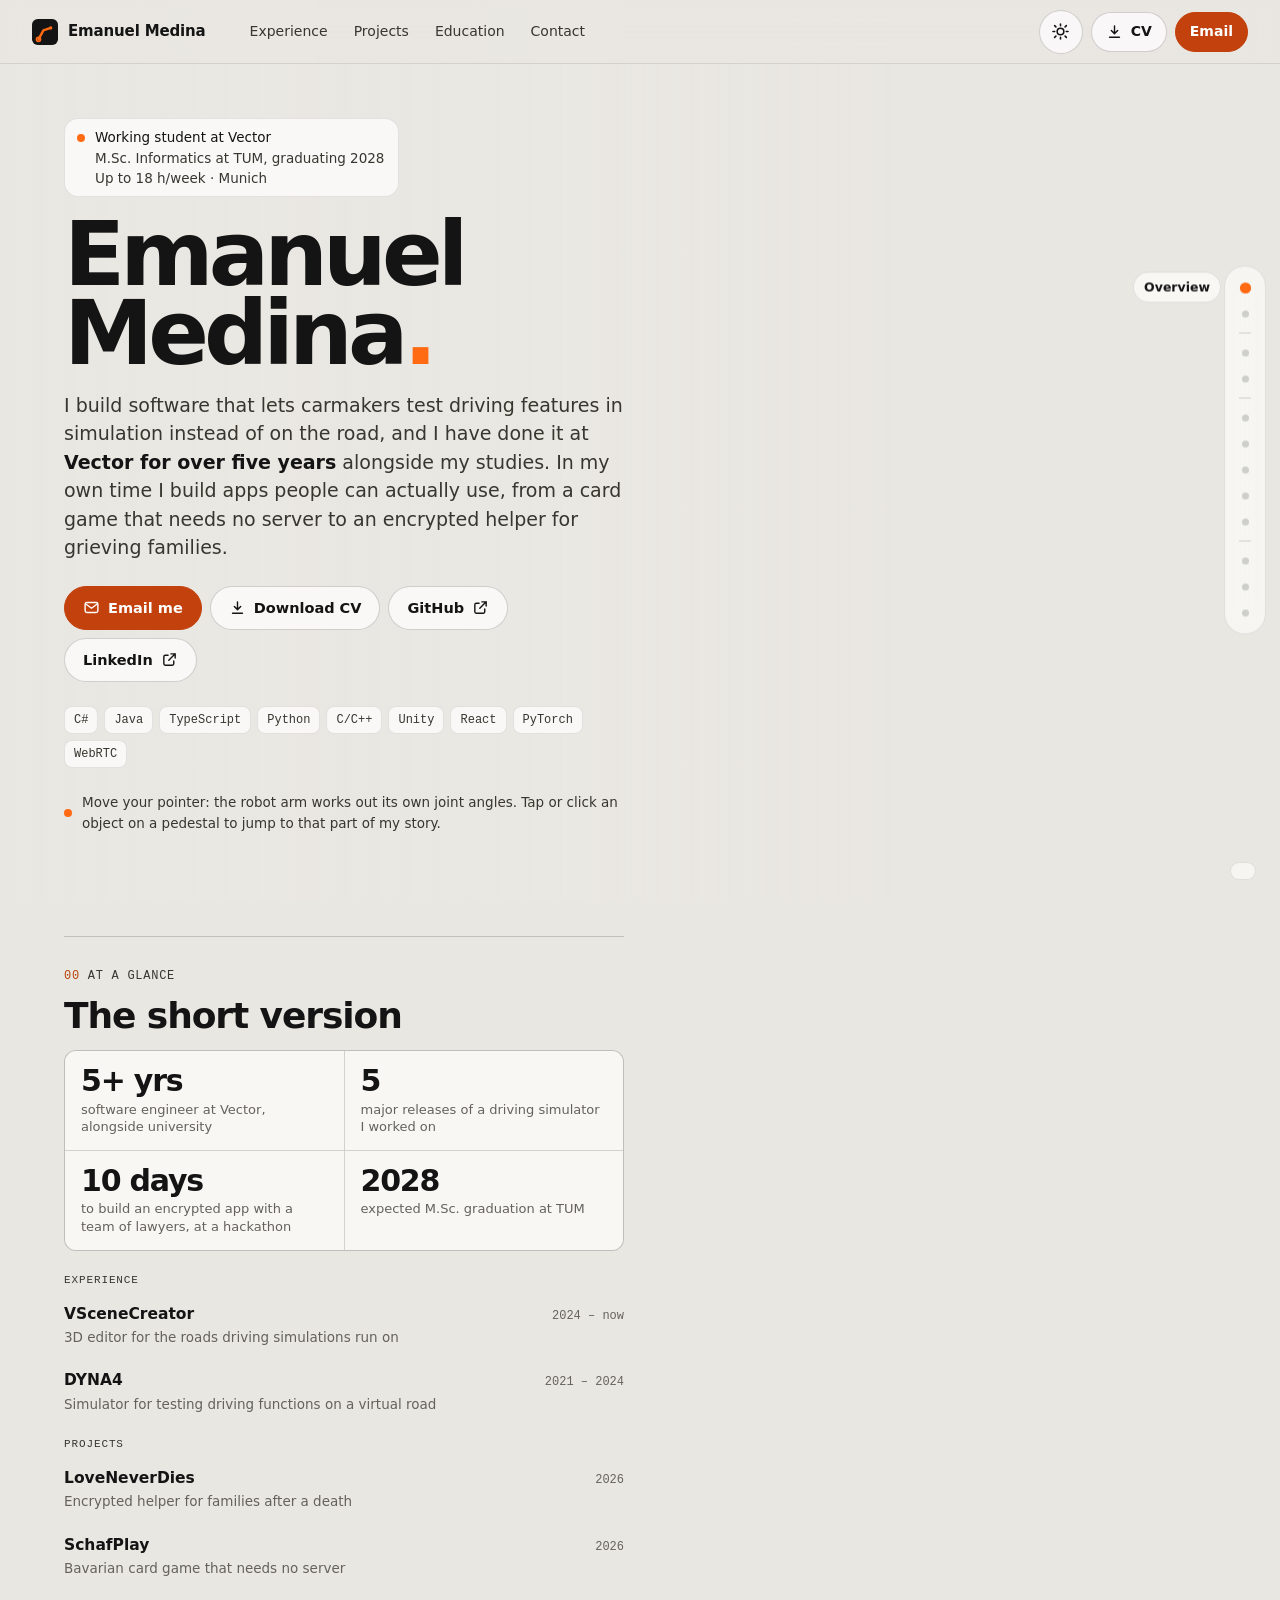
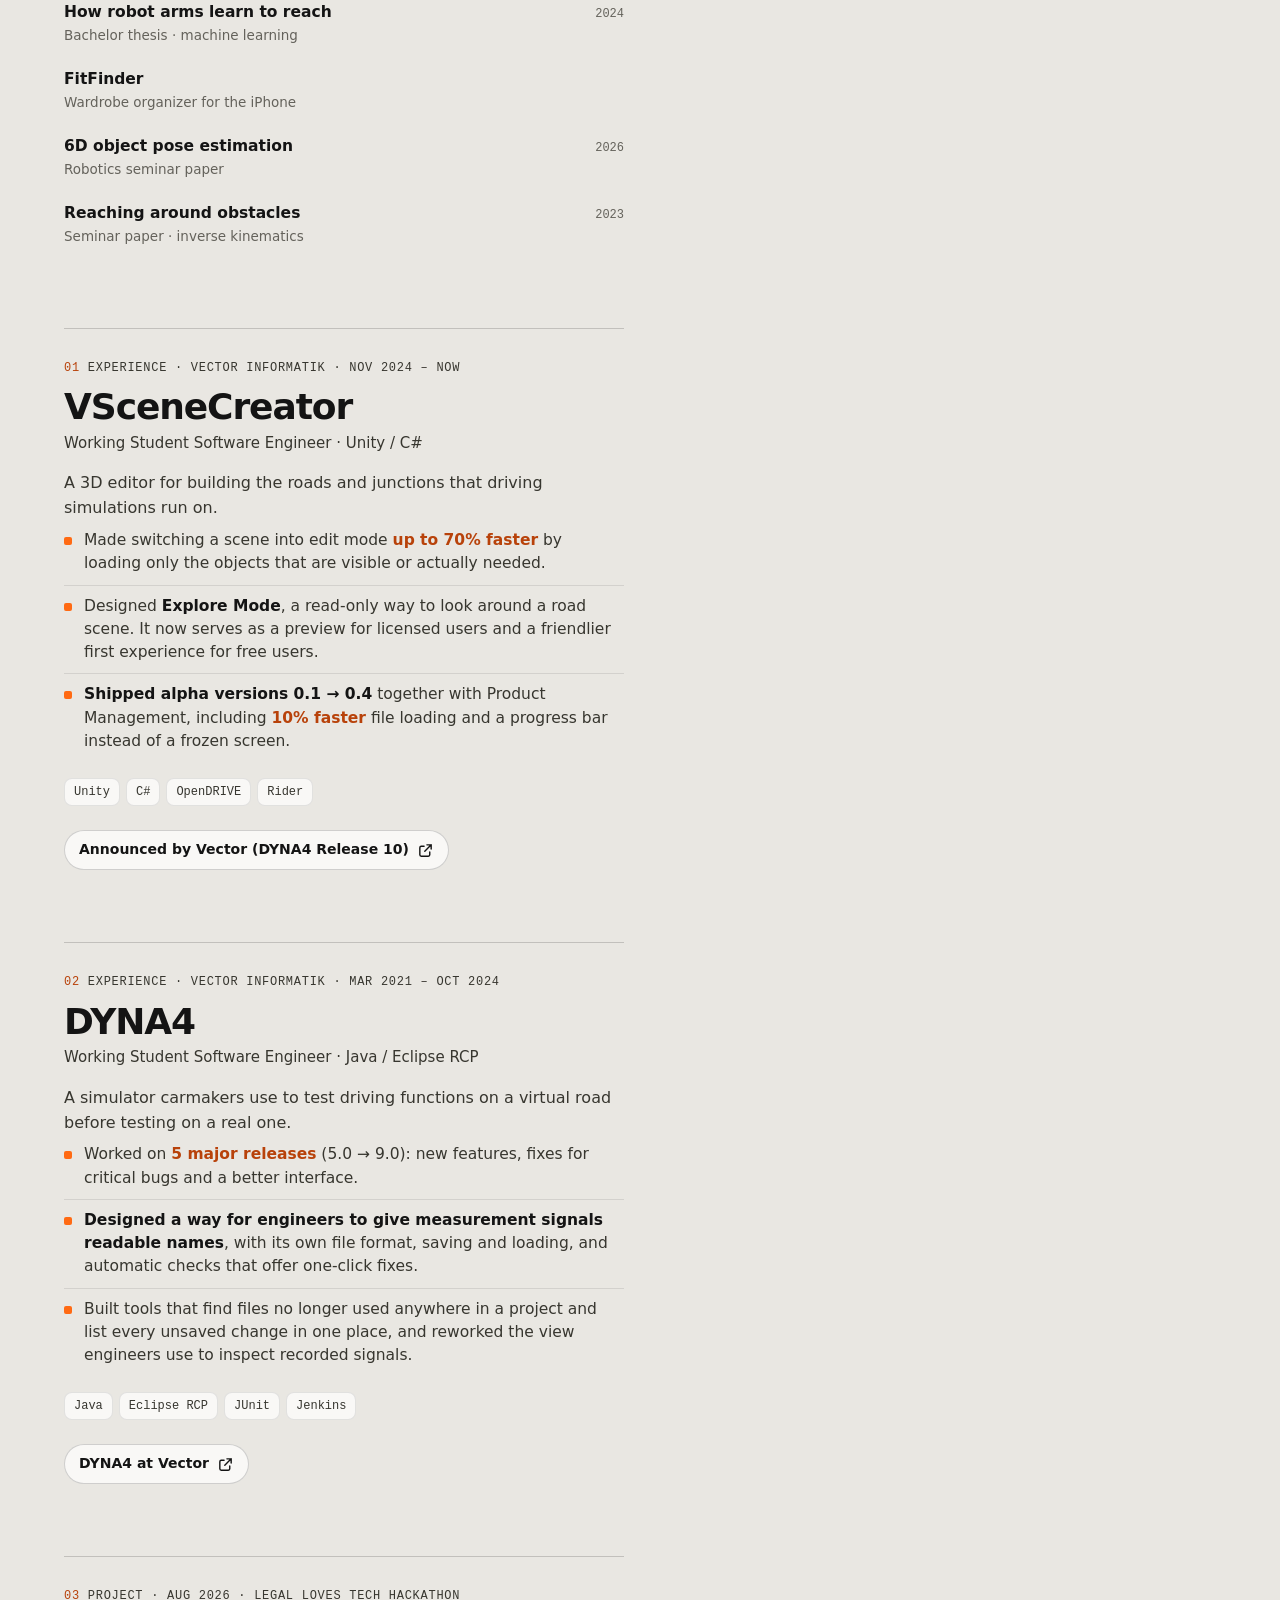
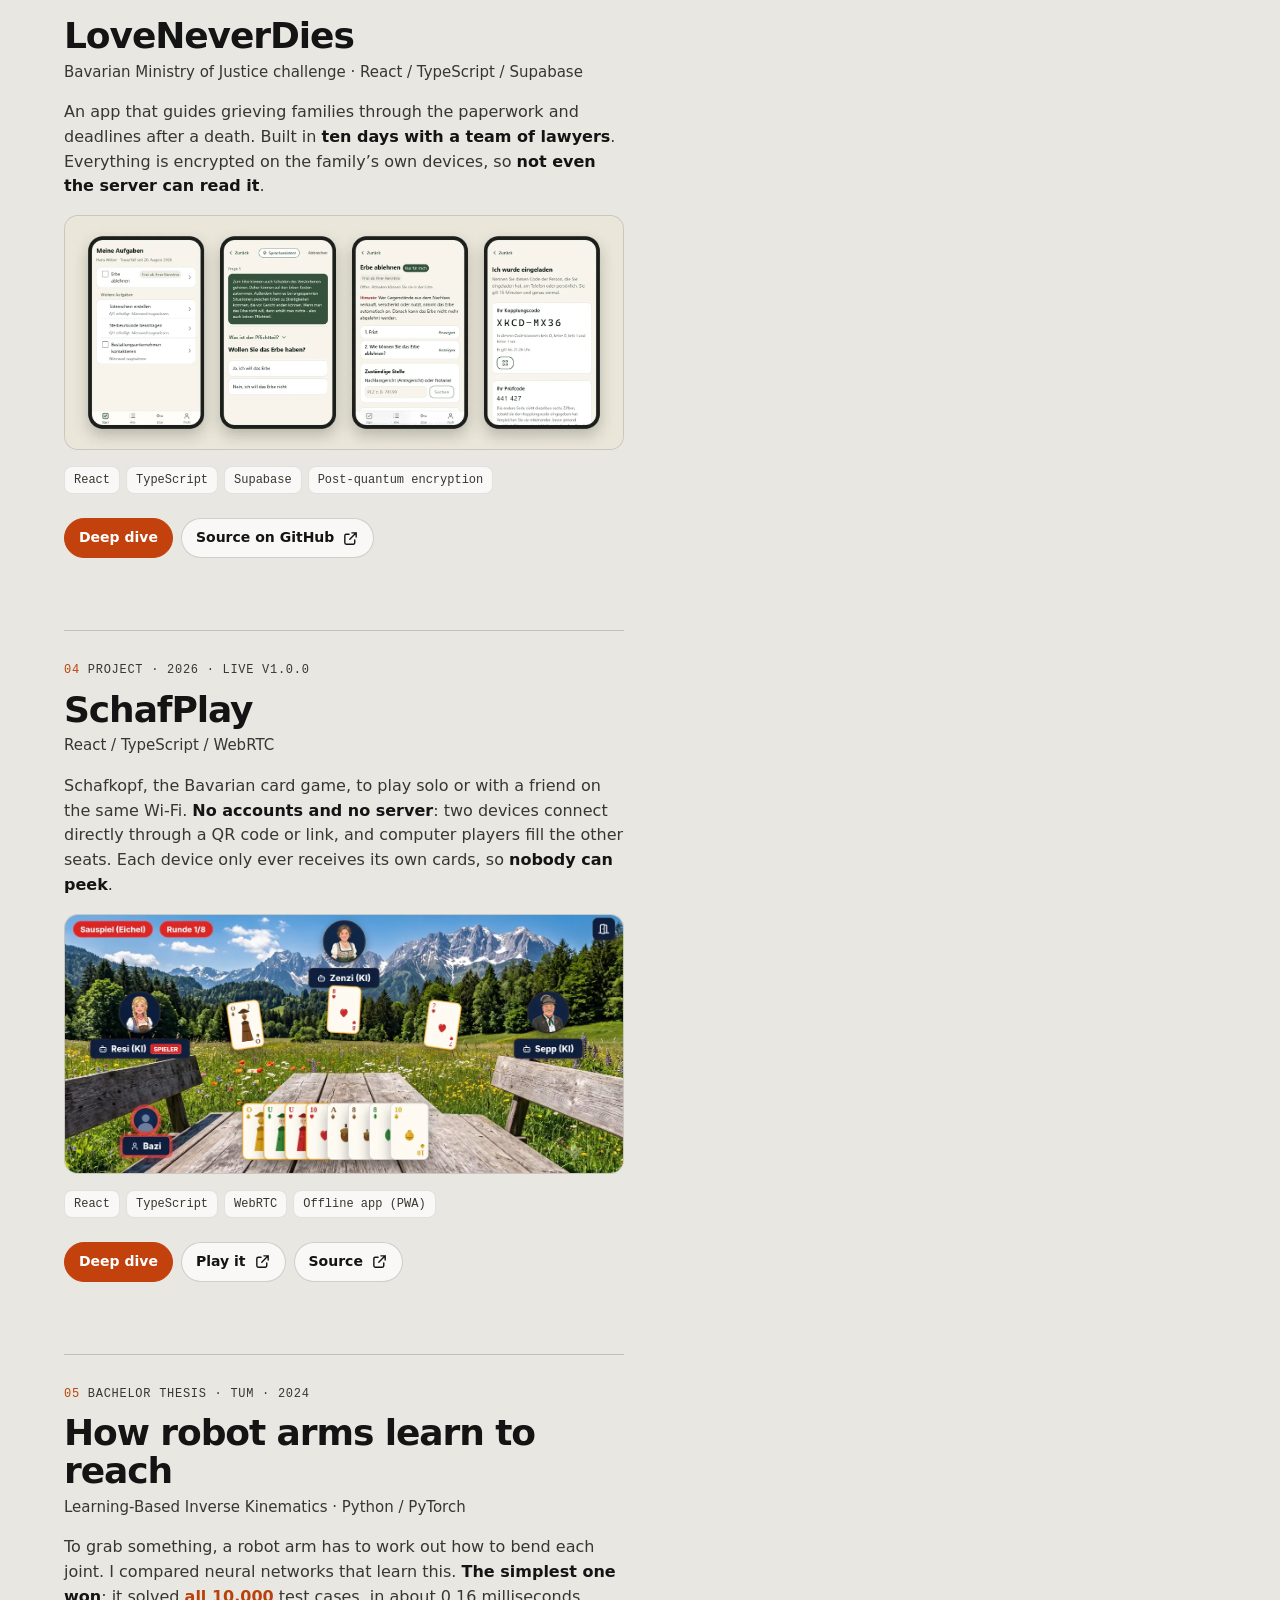
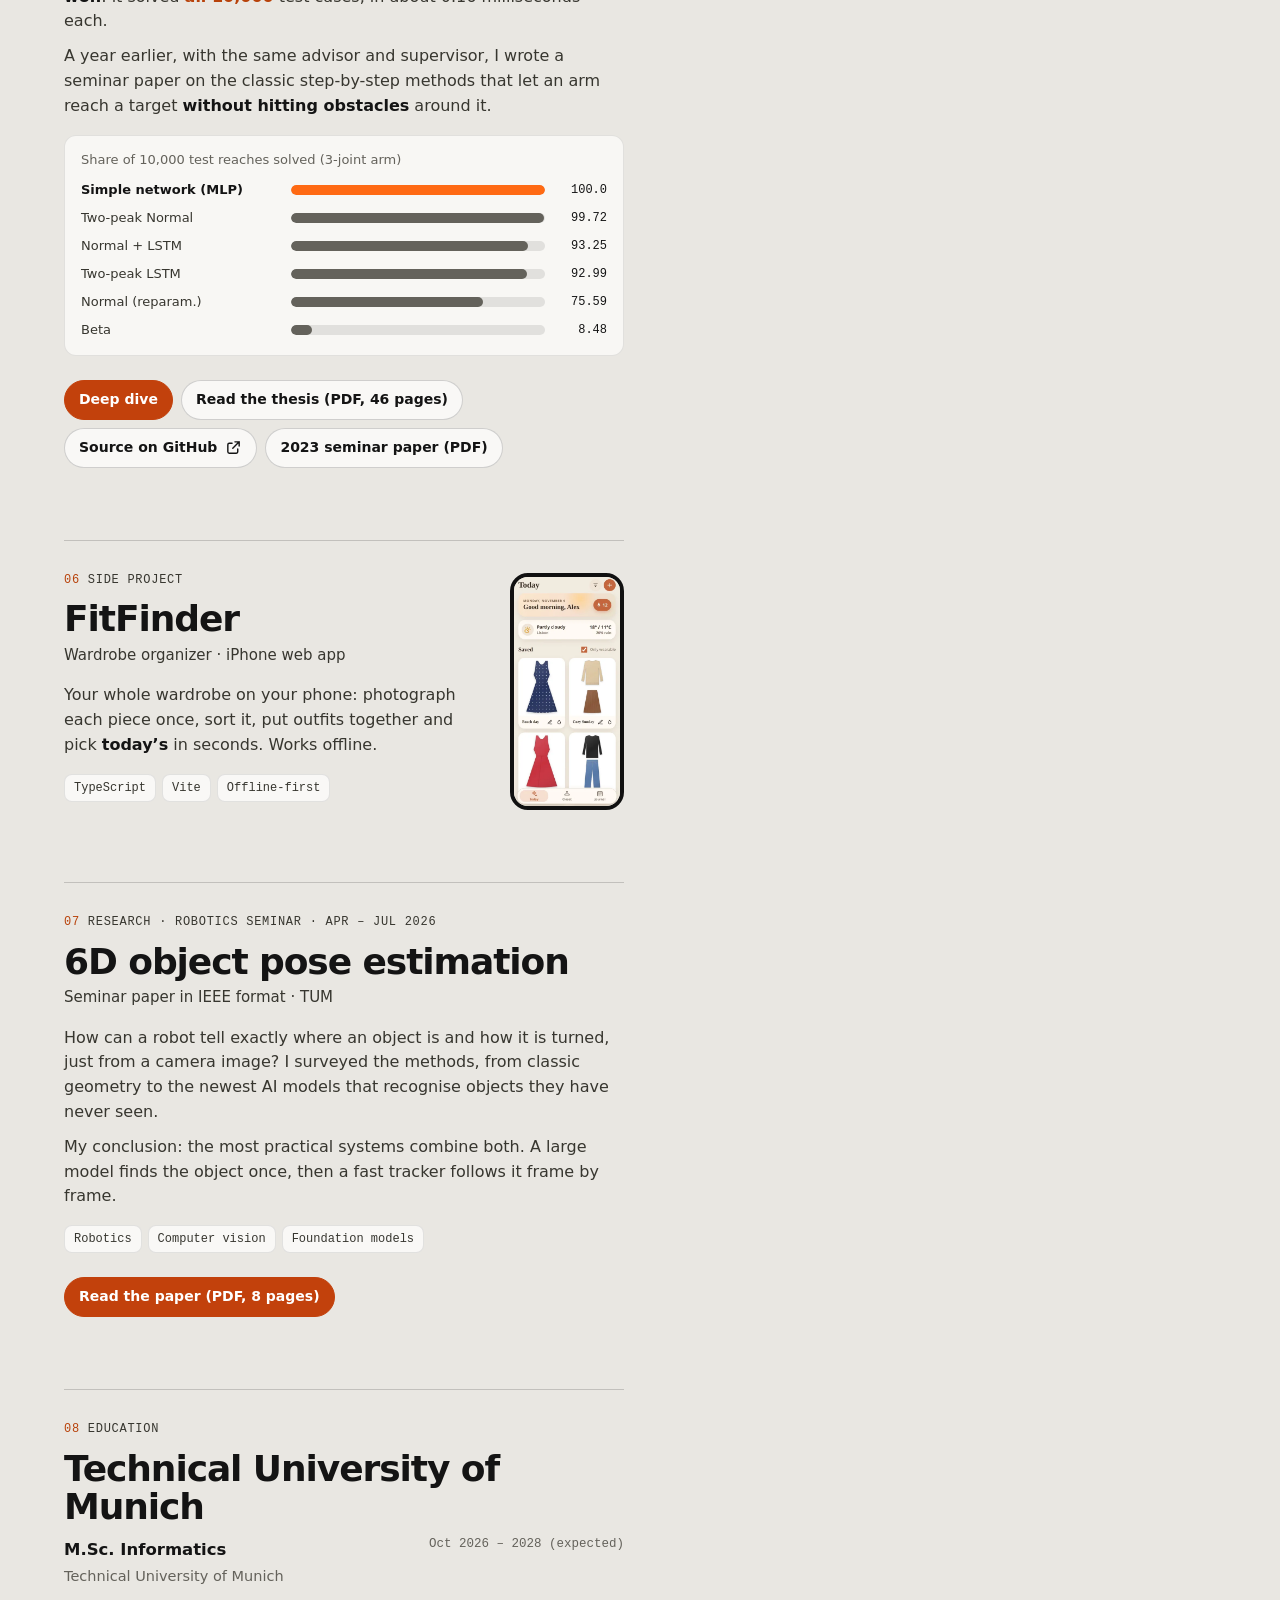
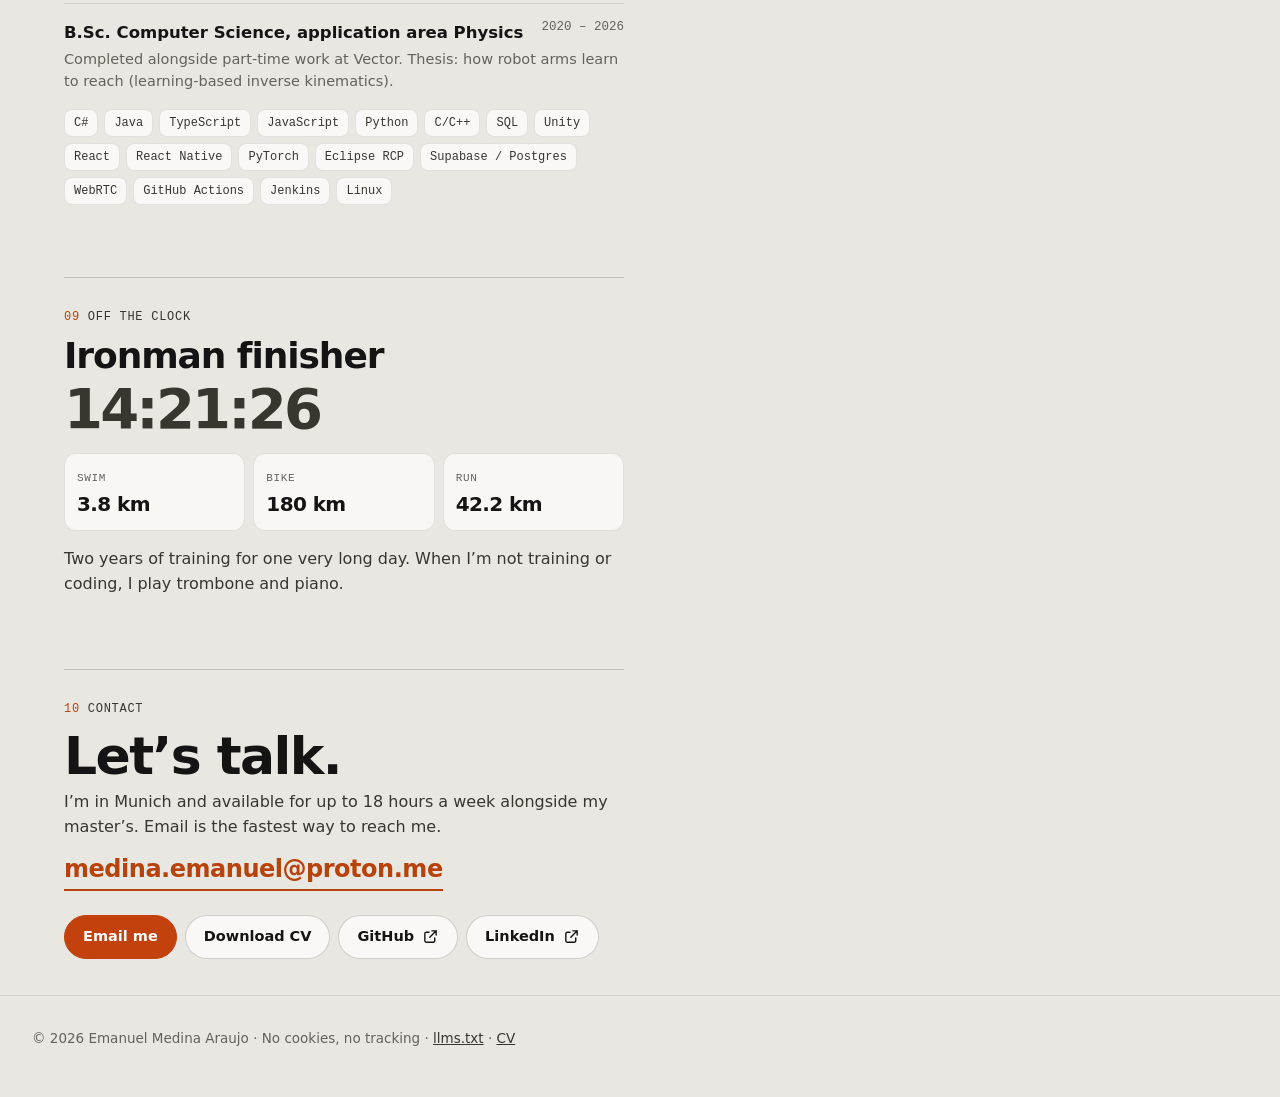
==== commit f6f37487: "Drop section boxes, mark external links, refresh app screenshots - Sections are no longer boxed card" ====
--- a/index.html
+++ b/index.html
@@ -56,6 +56,7 @@
 <body>
 <svg class="sprite" aria-hidden="true">
   <symbol id="i-close" viewBox="0 0 24 24" fill="none" stroke="currentColor" stroke-width="2" stroke-linecap="round"><path d="M6 6l12 12M18 6 6 18"/></symbol>
+  <symbol id="i-external" viewBox="0 0 24 24" fill="none" stroke="currentColor" stroke-width="2" stroke-linecap="round" stroke-linejoin="round"><path d="M14 4h6v6M20 4l-9 9M18 14v4a2 2 0 0 1-2 2H6a2 2 0 0 1-2-2V8a2 2 0 0 1 2-2h4"/></symbol>
   <symbol id="i-download" viewBox="0 0 24 24" fill="none" stroke="currentColor" stroke-width="2" stroke-linecap="round" stroke-linejoin="round"><path d="M12 4v11m0 0-4.5-4.5M12 15l4.5-4.5M5 20h14"/></symbol>
   <marker id="arrow" viewBox="0 0 10 10" refX="9" refY="5" markerWidth="7" markerHeight="7" orient="auto-start-reverse"><path class="d-h" d="M0 0 10 5 0 10z"/></marker>
   <marker id="arrow-hl" viewBox="0 0 10 10" refX="9" refY="5" markerWidth="7" markerHeight="7" orient="auto-start-reverse"><path class="d-h hl" d="M0 0 10 5 0 10z"/></marker>
@@ -128,8 +129,8 @@
             <svg viewBox="0 0 24 24" fill="none" stroke="currentColor" stroke-width="2" stroke-linecap="round" stroke-linejoin="round" aria-hidden="true"><rect x="3" y="5" width="18" height="14" rx="2.5"/><path d="m4 7 8 6 8-6"/></svg>Email me</a>
           <a class="btn" href="cv/Emanuel-Medina-CV.pdf" download>
             <svg aria-hidden="true"><use href="#i-download"/></svg>Download CV</a>
-          <a class="btn" href="https://github.com/EmanuelMedinaAraujo" rel="me">GitHub</a>
-          <a class="btn" href="https://linkedin.com/in/Emanuel-Medina-Araujo" rel="me">LinkedIn</a>
+          <a class="btn" href="https://github.com/EmanuelMedinaAraujo" rel="me noopener" target="_blank">GitHub<svg aria-hidden="true"><use href="#i-external"/></svg><span class="sr-only"> (opens in a new tab)</span></a>
+          <a class="btn" href="https://linkedin.com/in/Emanuel-Medina-Araujo" rel="me noopener" target="_blank">LinkedIn<svg aria-hidden="true"><use href="#i-external"/></svg><span class="sr-only"> (opens in a new tab)</span></a>
         </div>
         <ul class="skills" aria-label="Core skills">
           <li>C#</li><li>Java</li><li>TypeScript</li><li>Python</li><li>C/C++</li><li>Unity</li><li>React</li><li>PyTorch</li><li>WebRTC</li>
@@ -178,7 +179,7 @@
         </ul>
         <ul class="tagrow" aria-label="Technologies"><li>Unity</li><li>C#</li><li>OpenDRIVE</li><li>Rider</li></ul>
         <div class="links">
-          <a class="btn btn-sm" href="https://www.vector.com/en/product/dyna4/dyna4-releases/">Announced by Vector (DYNA4 Release 10)</a>
+          <a class="btn btn-sm" href="https://www.vector.com/en/product/dyna4/dyna4-releases/" target="_blank" rel="noopener">Announced by Vector (DYNA4 Release 10)<svg aria-hidden="true"><use href="#i-external"/></svg><span class="sr-only"> (opens in a new tab)</span></a>
         </div>
       </div>
     </section>
@@ -196,7 +197,7 @@
         </ul>
         <ul class="tagrow" aria-label="Technologies"><li>Java</li><li>Eclipse RCP</li><li>JUnit</li><li>Jenkins</li></ul>
         <div class="links">
-          <a class="btn btn-sm" href="https://www.vector.com/en/product/dyna4/">DYNA4 at Vector</a>
+          <a class="btn btn-sm" href="https://www.vector.com/en/product/dyna4/" target="_blank" rel="noopener">DYNA4 at Vector<svg aria-hidden="true"><use href="#i-external"/></svg><span class="sr-only"> (opens in a new tab)</span></a>
         </div>
       </div>
     </section>
@@ -214,7 +215,7 @@
         <ul class="tagrow" aria-label="Technologies"><li>React</li><li>TypeScript</li><li>Supabase</li><li>Post-quantum encryption</li></ul>
         <div class="links">
           <a class="btn btn-sm btn-primary" href="#deep-loveneverdies" data-deep="deep-loveneverdies">Deep dive</a>
-          <a class="btn btn-sm" href="https://github.com/EmanuelMedinaAraujo/LoveNeverDies">Source on GitHub</a>
+          <a class="btn btn-sm" href="https://github.com/EmanuelMedinaAraujo/LoveNeverDies" rel="noopener" target="_blank">Source on GitHub<svg aria-hidden="true"><use href="#i-external"/></svg><span class="sr-only"> (opens in a new tab)</span></a>
         </div>
       </div>
     </section>
@@ -226,14 +227,13 @@
         <p class="sub">React / TypeScript / WebRTC</p>
         <p>Schafkopf, the Bavarian card game, to play solo or with a friend on the same Wi-Fi. <b>No accounts and no server</b>: two devices connect directly through a QR code or link, and computer players fill the other seats. Each device only ever receives its own cards, so <b>nobody can peek</b>.</p>
         <figure class="shot">
-          <img class="img-light" src="assets/schafplay-light.webp" width="844" height="390" loading="lazy" decoding="async" alt="SchafPlay pairing screen with host, guest and solo modes and a compressed invite code.">
-          <img class="img-dark" src="assets/schafplay-dark.webp" width="844" height="390" loading="lazy" decoding="async" alt="">
+          <img src="assets/schafplay-table.webp" width="1266" height="585" loading="lazy" decoding="async" alt="A SchafPlay round in progress: three computer players around a wooden table in an Alpine meadow have played their cards, and the player's hand of eight cards is fanned out at the bottom.">
         </figure>
         <ul class="tagrow" aria-label="Technologies"><li>React</li><li>TypeScript</li><li>WebRTC</li><li>Offline app (PWA)</li></ul>
         <div class="links">
           <a class="btn btn-sm btn-primary" href="#deep-schafplay" data-deep="deep-schafplay">Deep dive</a>
-          <a class="btn btn-sm" href="https://emanuelmedinaaraujo.github.io/SchafPlay/">Play it</a>
-          <a class="btn btn-sm" href="https://github.com/EmanuelMedinaAraujo/SchafPlay">Source</a>
+          <a class="btn btn-sm" href="https://emanuelmedinaaraujo.github.io/SchafPlay/" rel="noopener" target="_blank">Play it<svg aria-hidden="true"><use href="#i-external"/></svg><span class="sr-only"> (opens in a new tab)</span></a>
+          <a class="btn btn-sm" href="https://github.com/EmanuelMedinaAraujo/SchafPlay" rel="noopener" target="_blank">Source<svg aria-hidden="true"><use href="#i-external"/></svg><span class="sr-only"> (opens in a new tab)</span></a>
         </div>
       </div>
     </section>
@@ -259,7 +259,7 @@
         <div class="links">
           <a class="btn btn-sm btn-primary" href="#deep-thesis" data-deep="deep-thesis">Deep dive</a>
           <a class="btn btn-sm" href="papers/learning-based-inverse-kinematics.pdf">Read the thesis (PDF, 46 pages)</a>
-          <a class="btn btn-sm" href="https://github.com/EmanuelMedinaAraujo/BachelorThesis">Source on GitHub</a>
+          <a class="btn btn-sm" href="https://github.com/EmanuelMedinaAraujo/BachelorThesis" rel="noopener" target="_blank">Source on GitHub<svg aria-hidden="true"><use href="#i-external"/></svg><span class="sr-only"> (opens in a new tab)</span></a>
           <a class="btn btn-sm" href="papers/numerical-inverse-kinematics.pdf">2023 seminar paper (PDF)</a>
         </div>
       </div>
@@ -267,13 +267,13 @@
 
     <section class="sec" id="fitfinder" aria-labelledby="ff-title">
       <div class="card">
+        <figure class="shot phone inline">
+          <img class="img-light" src="assets/fitfinder-today-light.webp" width="390" height="844" loading="lazy" decoding="async" alt="FitFinder Today screen with a greeting, today’s weather and saved outfits that are wearable now.">
+          <img class="img-dark" src="assets/fitfinder-today-dark.webp" width="390" height="844" loading="lazy" decoding="async" alt="">
+        </figure>
         <p class="kicker"><span class="n">06</span> Side project</p>
         <h2 id="ff-title">FitFinder</h2>
         <p class="sub">Wardrobe organizer · iPhone web app</p>
-        <figure class="shot phone inline">
-          <img class="img-light" src="assets/fitfinder-today-light.webp" width="390" height="844" loading="lazy" decoding="async" alt="FitFinder Today screen showing saved outfits that are wearable now.">
-          <img class="img-dark" src="assets/fitfinder-today-dark.webp" width="390" height="844" loading="lazy" decoding="async" alt="">
-        </figure>
         <p>Your whole wardrobe on your phone: photograph each piece once, sort it, put outfits together and pick <b>today’s</b> in seconds. Works offline.</p>
         <ul class="tagrow" aria-label="Technologies"><li>TypeScript</li><li>Vite</li><li>Offline-first</li></ul>
       </div>
@@ -330,8 +330,8 @@
         <div class="links">
           <a class="btn btn-primary" href="mailto:medina.emanuel@proton.me">Email me</a>
           <a class="btn" href="cv/Emanuel-Medina-CV.pdf" download>Download CV</a>
-          <a class="btn" href="https://github.com/EmanuelMedinaAraujo" rel="me">GitHub</a>
-          <a class="btn" href="https://linkedin.com/in/Emanuel-Medina-Araujo" rel="me">LinkedIn</a>
+          <a class="btn" href="https://github.com/EmanuelMedinaAraujo" rel="me noopener" target="_blank">GitHub<svg aria-hidden="true"><use href="#i-external"/></svg><span class="sr-only"> (opens in a new tab)</span></a>
+          <a class="btn" href="https://linkedin.com/in/Emanuel-Medina-Araujo" rel="me noopener" target="_blank">LinkedIn<svg aria-hidden="true"><use href="#i-external"/></svg><span class="sr-only"> (opens in a new tab)</span></a>
         </div>
       </div>
     </section>
@@ -406,7 +406,7 @@
     </ul>
     <h3>Stack</h3>
     <ul class="stack"><li>React 19</li><li>TypeScript</li><li>Vite</li><li>PWA</li><li>Supabase</li><li>Postgres RLS</li><li>Edge Functions</li><li>Clerk</li><li>@noble/post-quantum</li><li>WebCrypto</li><li>Vitest</li><li>PGlite</li><li>Playwright</li></ul>
-    <div class="deep-foot"><a class="btn btn-sm btn-primary" href="https://github.com/EmanuelMedinaAraujo/LoveNeverDies">Read the source</a></div>
+    <div class="deep-foot"><a class="btn btn-sm btn-primary" href="https://github.com/EmanuelMedinaAraujo/LoveNeverDies" rel="noopener" target="_blank">Read the source<svg aria-hidden="true"><use href="#i-external"/></svg><span class="sr-only"> (opens in a new tab)</span></a></div>
   </div>
 </dialog>
 
@@ -463,7 +463,7 @@
     </ul>
     <h3>Stack</h3>
     <ul class="stack"><li>React 19</li><li>TypeScript</li><li>Vite</li><li>WebRTC</li><li>CompressionStream</li><li>IndexedDB</li><li>Service Worker</li><li>Playwright</li><li>GitHub Actions</li></ul>
-    <div class="deep-foot"><a class="btn btn-sm btn-primary" href="https://emanuelmedinaaraujo.github.io/SchafPlay/">Play it</a><a class="btn btn-sm" href="https://github.com/EmanuelMedinaAraujo/SchafPlay">Read the source</a></div>
+    <div class="deep-foot"><a class="btn btn-sm btn-primary" href="https://emanuelmedinaaraujo.github.io/SchafPlay/" rel="noopener" target="_blank">Play it<svg aria-hidden="true"><use href="#i-external"/></svg><span class="sr-only"> (opens in a new tab)</span></a><a class="btn btn-sm" href="https://github.com/EmanuelMedinaAraujo/SchafPlay" rel="noopener" target="_blank">Read the source<svg aria-hidden="true"><use href="#i-external"/></svg><span class="sr-only"> (opens in a new tab)</span></a></div>
   </div>
 </dialog>
 
@@ -519,7 +519,7 @@
     </ul>
     <h3>Stack</h3>
     <ul class="stack"><li>Python</li><li>PyTorch</li><li>Stable-Baselines3</li><li>Gymnasium</li><li>Hydra</li><li>Optuna</li><li>Weights &amp; Biases</li></ul>
-    <div class="deep-foot"><a class="btn btn-sm btn-primary" href="papers/learning-based-inverse-kinematics.pdf">Read the thesis (PDF)</a><a class="btn btn-sm" href="https://github.com/EmanuelMedinaAraujo/BachelorThesis">Read the source</a></div>
+    <div class="deep-foot"><a class="btn btn-sm btn-primary" href="papers/learning-based-inverse-kinematics.pdf">Read the thesis (PDF)</a><a class="btn btn-sm" href="https://github.com/EmanuelMedinaAraujo/BachelorThesis" rel="noopener" target="_blank">Read the source<svg aria-hidden="true"><use href="#i-external"/></svg><span class="sr-only"> (opens in a new tab)</span></a></div>
   </div>
 </dialog>
 
--- a/styles.css
+++ b/styles.css
@@ -108,9 +108,15 @@
 main{position:relative;z-index:2;pointer-events:none}
 .col{width:min(560px,calc(100% - 32px));margin-left:max(24px,5vw)}
 html:not(.gl) .col{margin:0 auto;width:min(720px,calc(100% - 32px))}
-.sec{display:flex;flex-direction:column;justify-content:center;padding:clamp(28px,7vh,72px) 0}
+.sec{display:flex;flex-direction:column;justify-content:center;padding:clamp(20px,4vh,40px) 0}
 .sec.tall{min-height:100vh;min-height:100svh}
-.card{display:flow-root;pointer-events:auto;background:var(--card);backdrop-filter:blur(16px) saturate(1.2);-webkit-backdrop-filter:blur(16px) saturate(1.2);border:1px solid var(--line);border-radius:var(--r);padding:clamp(22px,3vw,32px);box-shadow:var(--shadow)}
+.card{display:flow-root;pointer-events:auto}
+/* No boxes: sections are separated by space and a hairline. */
+.sec:not(.hero) .card{border-top:1px solid var(--line-2);padding-top:var(--s6)}
+/* Keep text legible over the 3D stage with a soft fade instead of a panel. */
+.gl main::before{content:"";position:fixed;inset:0;z-index:-1;pointer-events:none;
+  background:linear-gradient(90deg,var(--bg) 0,color-mix(in srgb,var(--bg) 92%,transparent) min(620px,52vw),transparent min(900px,70vw))}
+.sr-only{position:absolute;width:1px;height:1px;padding:0;margin:-1px;overflow:hidden;clip:rect(0 0 0 0);white-space:nowrap;border:0}
 .kicker{display:flex;align-items:center;gap:8px;font-size:12px;font-weight:500;line-height:1.3;color:var(--mute)}
 .kicker .n{color:var(--acc-ink)}
 h1,h2,h3{letter-spacing:-.03em;line-height:1.05;font-weight:680}
@@ -165,7 +171,7 @@
 .shot{margin:var(--s4) 0 0;border-radius:14px;overflow:hidden;border:1px solid var(--line);background:var(--bg-2)}
 .shot img{width:100%;height:auto}
 .shot.phone{width:min(220px,58%);border-radius:28px;border:7px solid #111;background:#111;margin-top:var(--s4)}
-.shot.phone.inline{float:right;margin:0 0 8px 16px;width:150px;border-width:5px;border-radius:22px}
+.shot.phone.inline{float:right;margin:0 0 0 24px;width:114px;border-width:4px;border-radius:18px}
 .img-dark{display:none!important}
 [data-theme="dark"] .img-light{display:none!important}
 [data-theme="dark"] .img-dark{display:block!important}
@@ -256,18 +262,16 @@
   html{scroll-padding-top:calc(var(--header) + var(--chips) + 12px)}
   html:not(.gl) .sec{min-height:auto;padding:var(--s4) 0}
   html:not(.gl) .sec.hero{padding-top:calc(var(--header) + var(--chips) + 24px)}
-  .card{padding:20px;border-radius:18px}
-  [data-theme] .card{background:var(--card-solid)}
   .hero h1{font-size:clamp(46px,14vw,64px)}
   .btn{padding:0 15px}
   .stats b{font-size:24px}
   .bars li{grid-template-columns:118px 1fr 46px;font-size:12.5px}
-  .shot.phone.inline{width:118px}
   .header-actions .btn-cv span{display:none}
 }
 /* Phones and tablets held upright: the 3D stage is a fixed band at the bottom and the
    cards scroll above it, so nothing ever covers the arm or the active exhibit. */
 @media (max-width:899px) and (orientation:portrait){
+  .gl main::before{display:none}
   :root{--band:clamp(180px,32svh,360px);--band-h:calc(var(--band) + env(safe-area-inset-bottom,0px))}
   .gl #stage{top:auto;bottom:0;height:var(--band-h);z-index:5;box-shadow:0 -1px 0 var(--line)}
   .gl .tags{z-index:6;top:auto;bottom:0;height:var(--band-h);overflow:hidden}
@@ -297,5 +301,4 @@
   #stage,.tags,.hud,.rail,.chips,.site-header,.stage-fallback{display:none!important}
   .col{margin:0 auto!important;width:100%!important}
   .sec{min-height:0!important;padding:8px 0!important}
-  .card{box-shadow:none;background:#fff;border-color:#ddd}
-}
+}
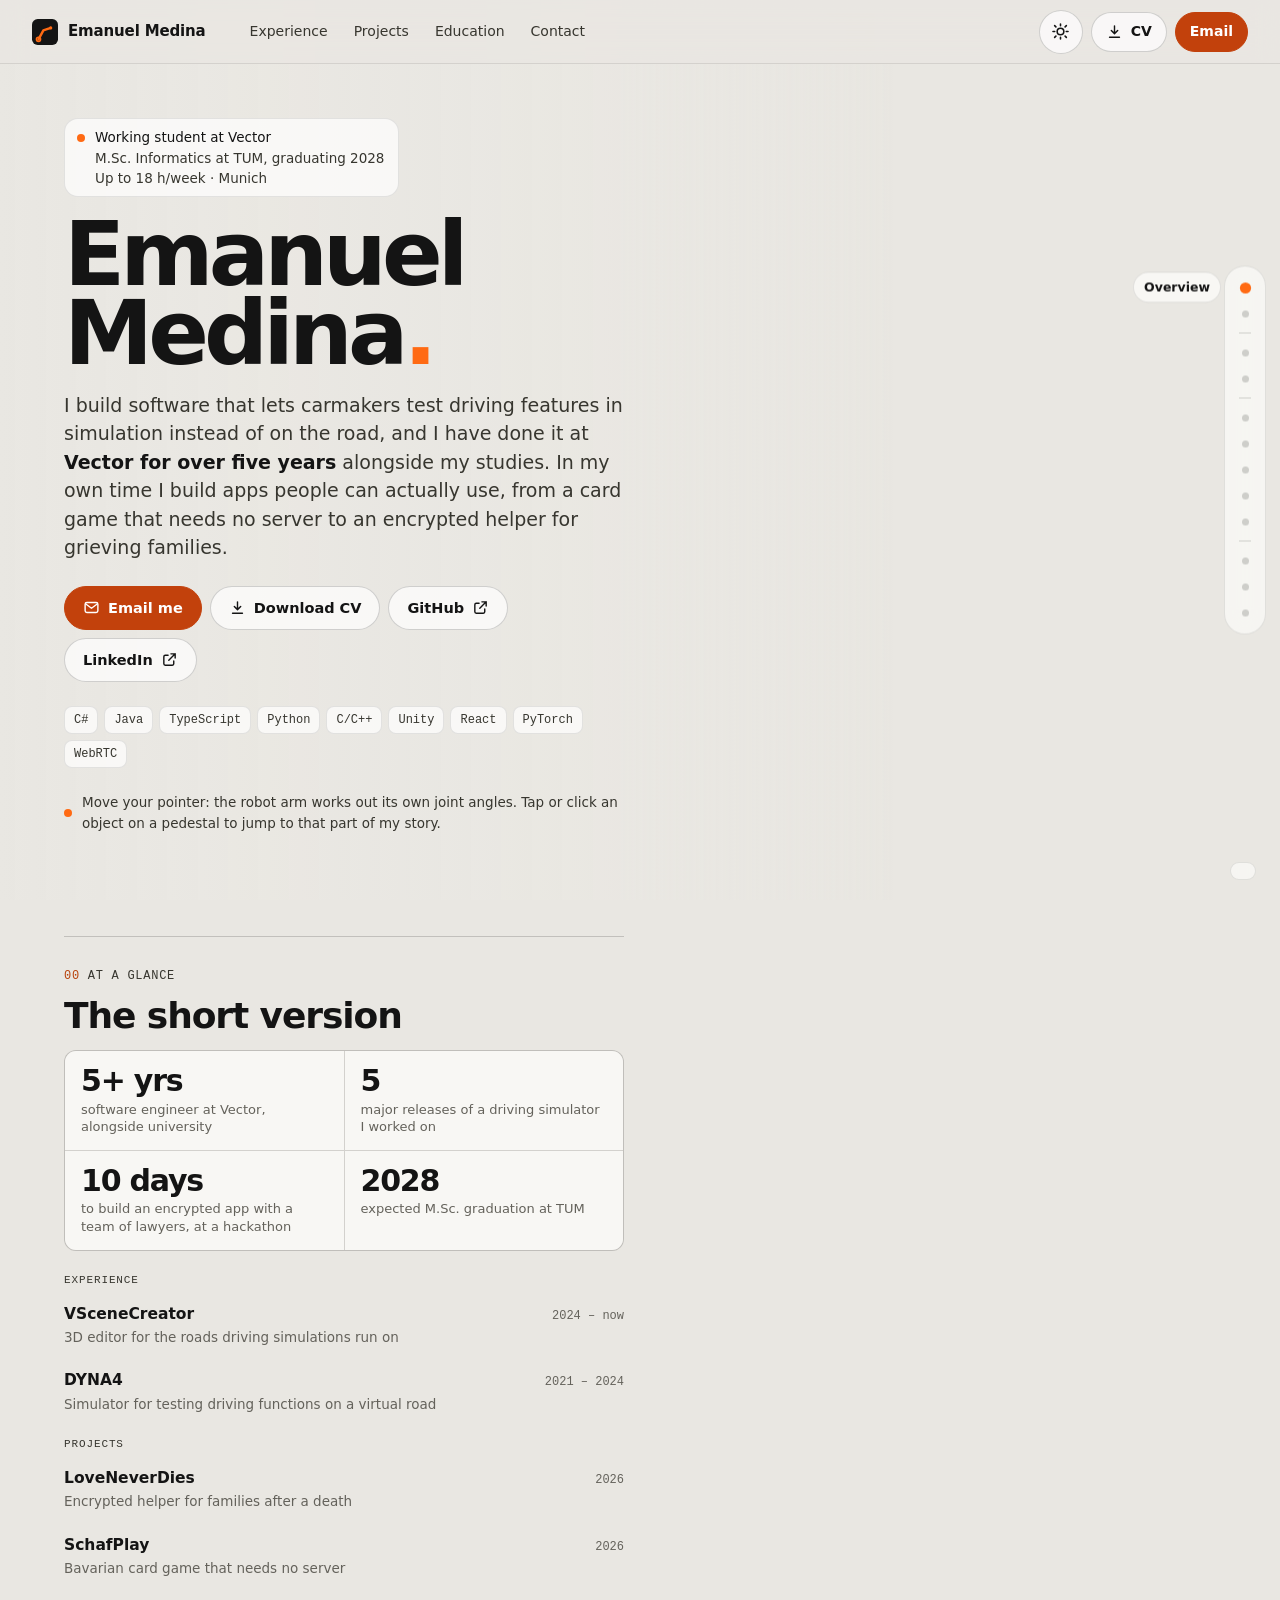
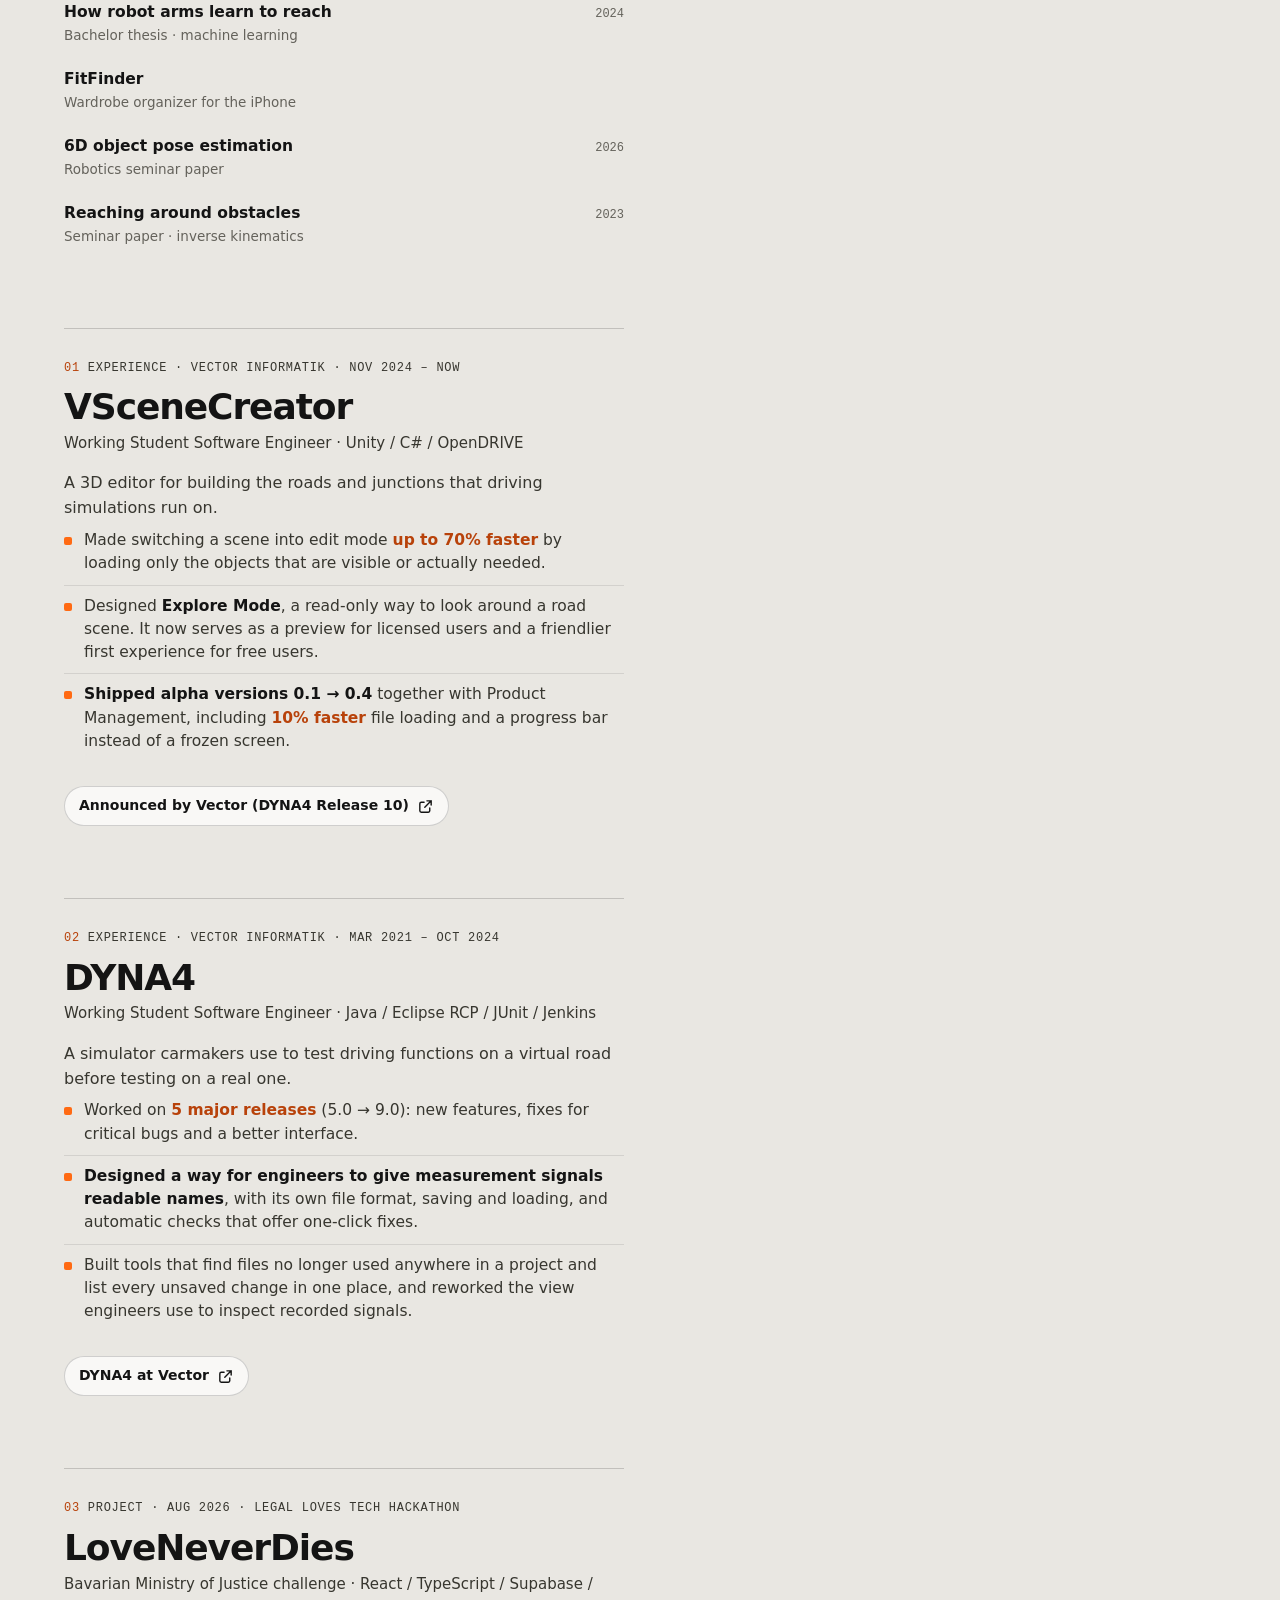
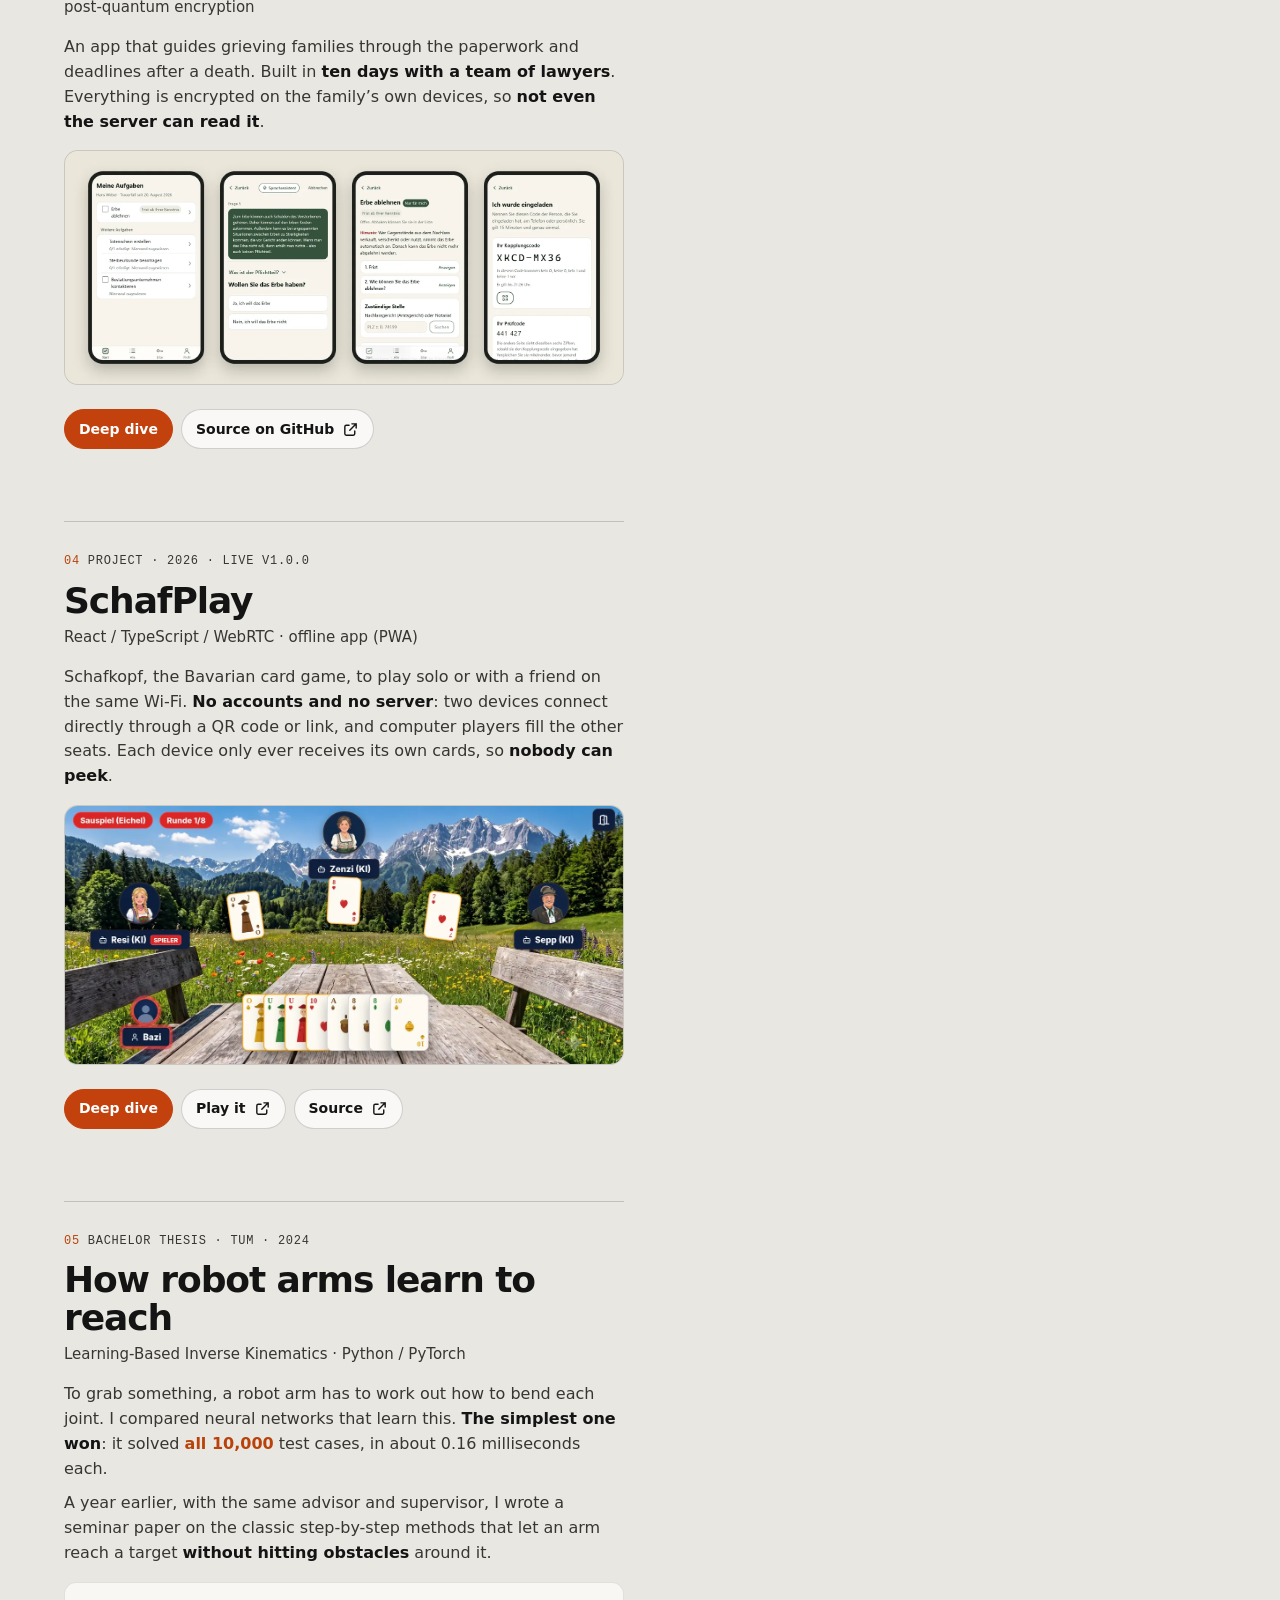
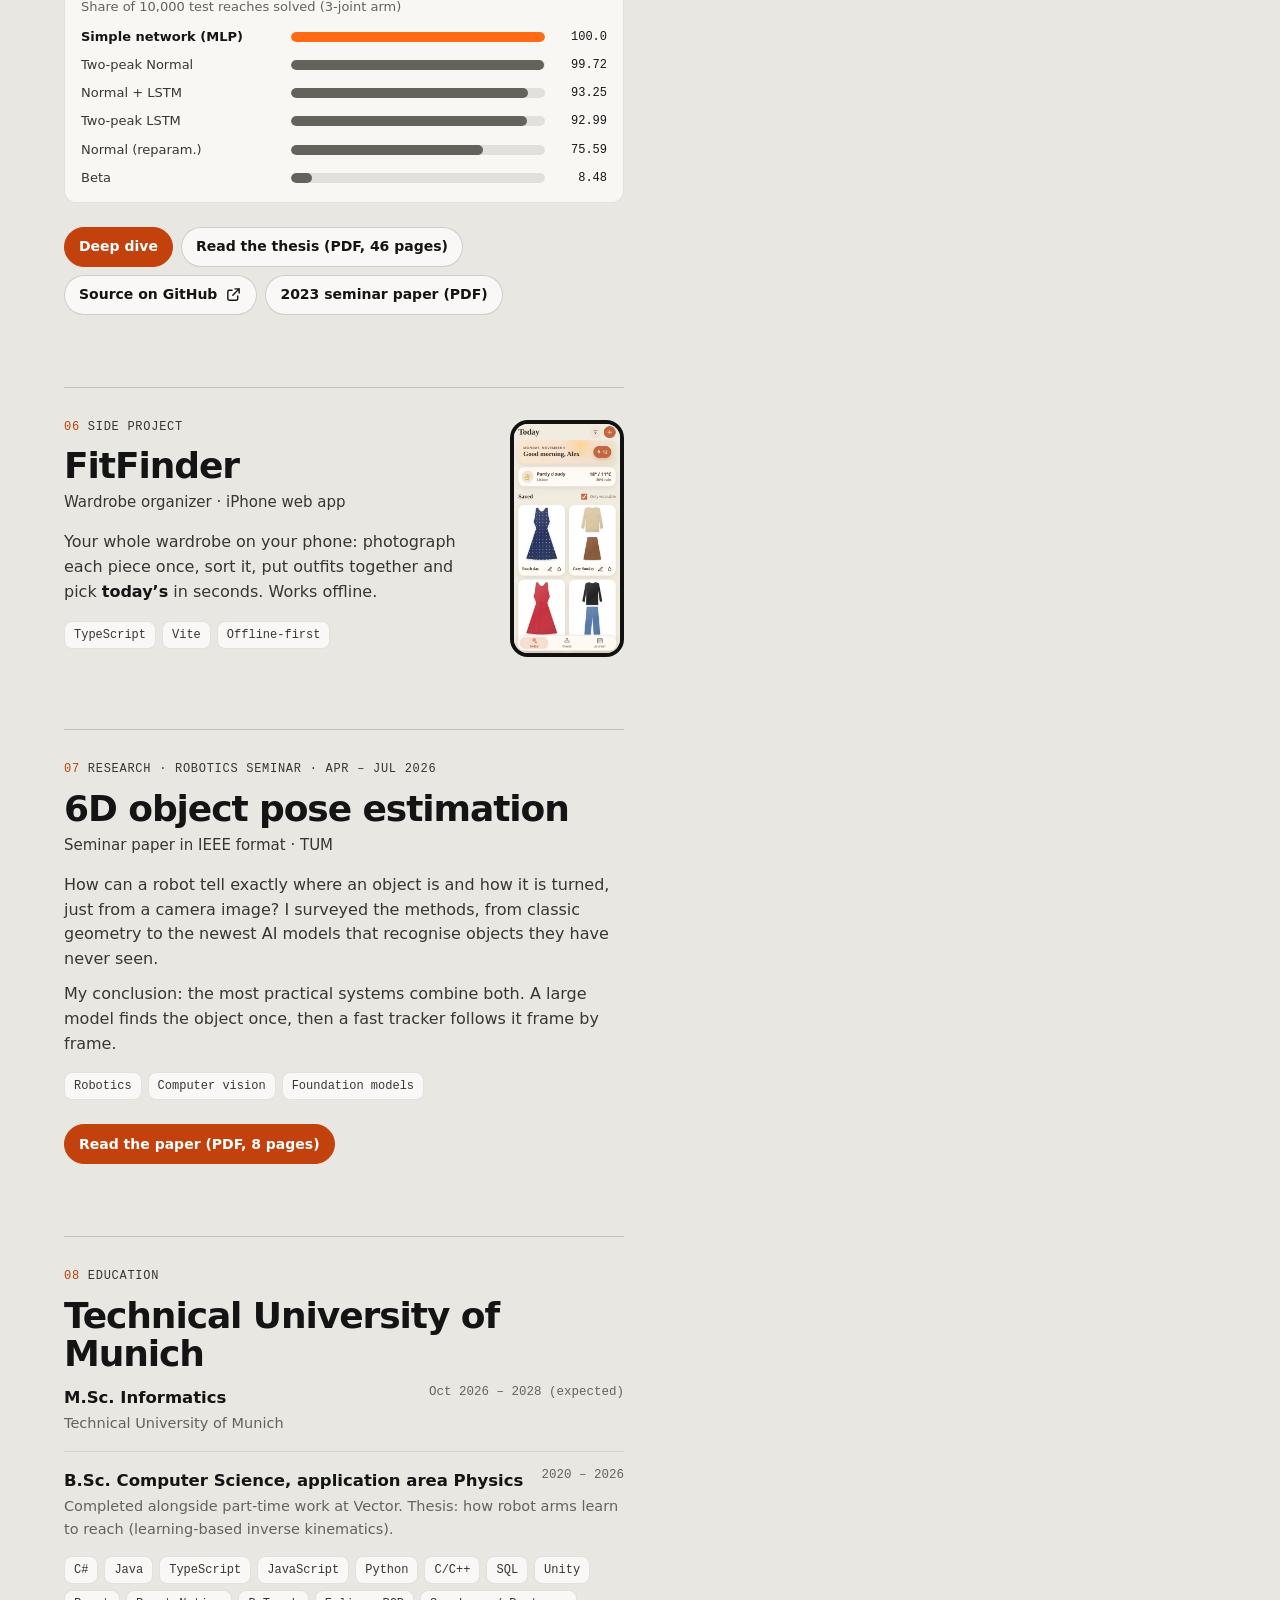
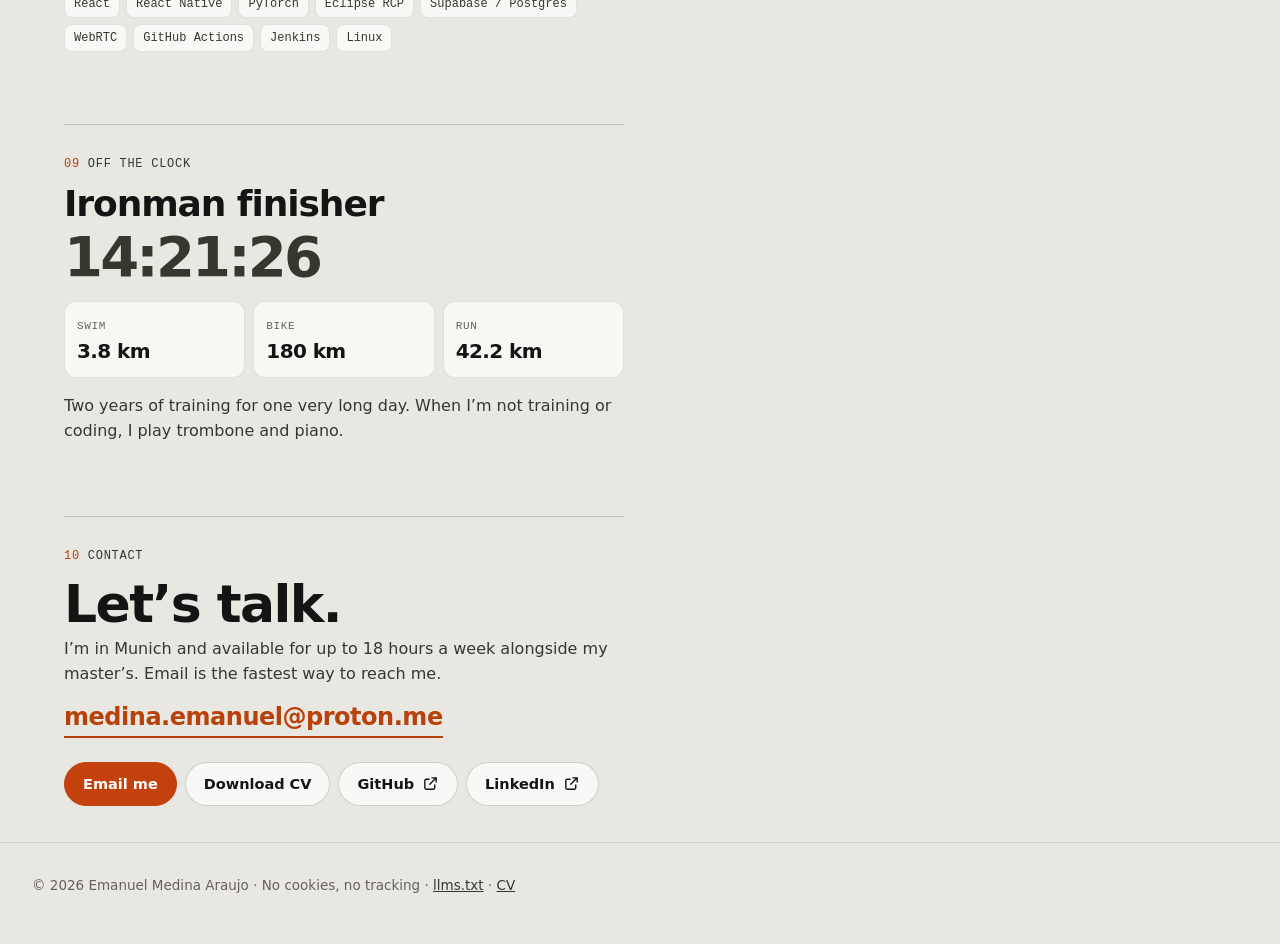
==== commit b48f2da7: "Drop tech tags that repeat the subtitle; remove reach line from HUD Co-Authored-By: Claude Opus 5.5 " ====
--- a/index.html
+++ b/index.html
@@ -170,14 +170,13 @@
       <div class="card">
         <p class="kicker"><span class="n">01</span> Experience · Vector Informatik · Nov 2024 – now</p>
         <h2 id="vsc-title">VSceneCreator</h2>
-        <p class="sub">Working Student Software Engineer · Unity / C#</p>
+        <p class="sub">Working Student Software Engineer · Unity / C# / OpenDRIVE</p>
         <p>A 3D editor for building the roads and junctions that driving simulations run on.</p>
         <ul class="bullets">
           <li>Made switching a scene into edit mode <span class="num">up to 70% faster</span> by loading only the objects that are visible or actually needed.</li>
           <li>Designed <b>Explore Mode</b>, a read-only way to look around a road scene. It now serves as a preview for licensed users and a friendlier first experience for free users.</li>
           <li><b>Shipped alpha versions 0.1 → 0.4</b> together with Product Management, including <span class="num">10% faster</span> file loading and a progress bar instead of a frozen screen.</li>
         </ul>
-        <ul class="tagrow" aria-label="Technologies"><li>Unity</li><li>C#</li><li>OpenDRIVE</li><li>Rider</li></ul>
         <div class="links">
           <a class="btn btn-sm" href="https://www.vector.com/en/product/dyna4/dyna4-releases/" target="_blank" rel="noopener">Announced by Vector (DYNA4 Release 10)<svg aria-hidden="true"><use href="#i-external"/></svg><span class="sr-only"> (opens in a new tab)</span></a>
         </div>
@@ -188,14 +187,13 @@
       <div class="card">
         <p class="kicker"><span class="n">02</span> Experience · Vector Informatik · Mar 2021 – Oct 2024</p>
         <h2 id="dyna-title">DYNA4</h2>
-        <p class="sub">Working Student Software Engineer · Java / Eclipse RCP</p>
+        <p class="sub">Working Student Software Engineer · Java / Eclipse RCP / JUnit / Jenkins</p>
         <p>A simulator carmakers use to test driving functions on a virtual road before testing on a real one.</p>
         <ul class="bullets">
           <li>Worked on <span class="num">5 major releases</span> (5.0 → 9.0): new features, fixes for critical bugs and a better interface.</li>
           <li><b>Designed a way for engineers to give measurement signals readable names</b>, with its own file format, saving and loading, and automatic checks that offer one-click fixes.</li>
           <li>Built tools that find files no longer used anywhere in a project and list every unsaved change in one place, and reworked the view engineers use to inspect recorded signals.</li>
         </ul>
-        <ul class="tagrow" aria-label="Technologies"><li>Java</li><li>Eclipse RCP</li><li>JUnit</li><li>Jenkins</li></ul>
         <div class="links">
           <a class="btn btn-sm" href="https://www.vector.com/en/product/dyna4/" target="_blank" rel="noopener">DYNA4 at Vector<svg aria-hidden="true"><use href="#i-external"/></svg><span class="sr-only"> (opens in a new tab)</span></a>
         </div>
@@ -206,13 +204,12 @@
       <div class="card">
         <p class="kicker"><span class="n">03</span> Project · Aug 2026 · Legal Loves Tech Hackathon</p>
         <h2 id="lnd-title">LoveNeverDies</h2>
-        <p class="sub">Bavarian Ministry of Justice challenge · React / TypeScript / Supabase</p>
+        <p class="sub">Bavarian Ministry of Justice challenge · React / TypeScript / Supabase / post-quantum encryption</p>
         <p>An app that guides grieving families through the paperwork and deadlines after a death. Built in <b>ten days with a team of lawyers</b>. Everything is encrypted on the family’s own devices, so <b>not even the server can read it</b>.</p>
         <figure class="shot">
           <img class="img-light" src="assets/loveneverdies-hero.webp" width="1540" height="643" loading="lazy" decoding="async" alt="Four LoveNeverDies phone screens: task list, inheritance questionnaire, a private task with a deadline and probate-court lookup, and a pairing code.">
           <img class="img-dark" src="assets/loveneverdies-hero-dark.webp" width="1540" height="643" loading="lazy" decoding="async" alt="">
         </figure>
-        <ul class="tagrow" aria-label="Technologies"><li>React</li><li>TypeScript</li><li>Supabase</li><li>Post-quantum encryption</li></ul>
         <div class="links">
           <a class="btn btn-sm btn-primary" href="#deep-loveneverdies" data-deep="deep-loveneverdies">Deep dive</a>
           <a class="btn btn-sm" href="https://github.com/EmanuelMedinaAraujo/LoveNeverDies" rel="noopener" target="_blank">Source on GitHub<svg aria-hidden="true"><use href="#i-external"/></svg><span class="sr-only"> (opens in a new tab)</span></a>
@@ -224,12 +221,11 @@
       <div class="card">
         <p class="kicker"><span class="n">04</span> Project · 2026 · Live v1.0.0</p>
         <h2 id="sp-title">SchafPlay</h2>
-        <p class="sub">React / TypeScript / WebRTC</p>
+        <p class="sub">React / TypeScript / WebRTC · offline app (PWA)</p>
         <p>Schafkopf, the Bavarian card game, to play solo or with a friend on the same Wi-Fi. <b>No accounts and no server</b>: two devices connect directly through a QR code or link, and computer players fill the other seats. Each device only ever receives its own cards, so <b>nobody can peek</b>.</p>
         <figure class="shot">
           <img src="assets/schafplay-table.webp" width="1266" height="585" loading="lazy" decoding="async" alt="A SchafPlay round in progress: three computer players around a wooden table in an Alpine meadow have played their cards, and the player's hand of eight cards is fanned out at the bottom.">
         </figure>
-        <ul class="tagrow" aria-label="Technologies"><li>React</li><li>TypeScript</li><li>WebRTC</li><li>Offline app (PWA)</li></ul>
         <div class="links">
           <a class="btn btn-sm btn-primary" href="#deep-schafplay" data-deep="deep-schafplay">Deep dive</a>
           <a class="btn btn-sm" href="https://emanuelmedinaaraujo.github.io/SchafPlay/" rel="noopener" target="_blank">Play it<svg aria-hidden="true"><use href="#i-external"/></svg><span class="sr-only"> (opens in a new tab)</span></a>
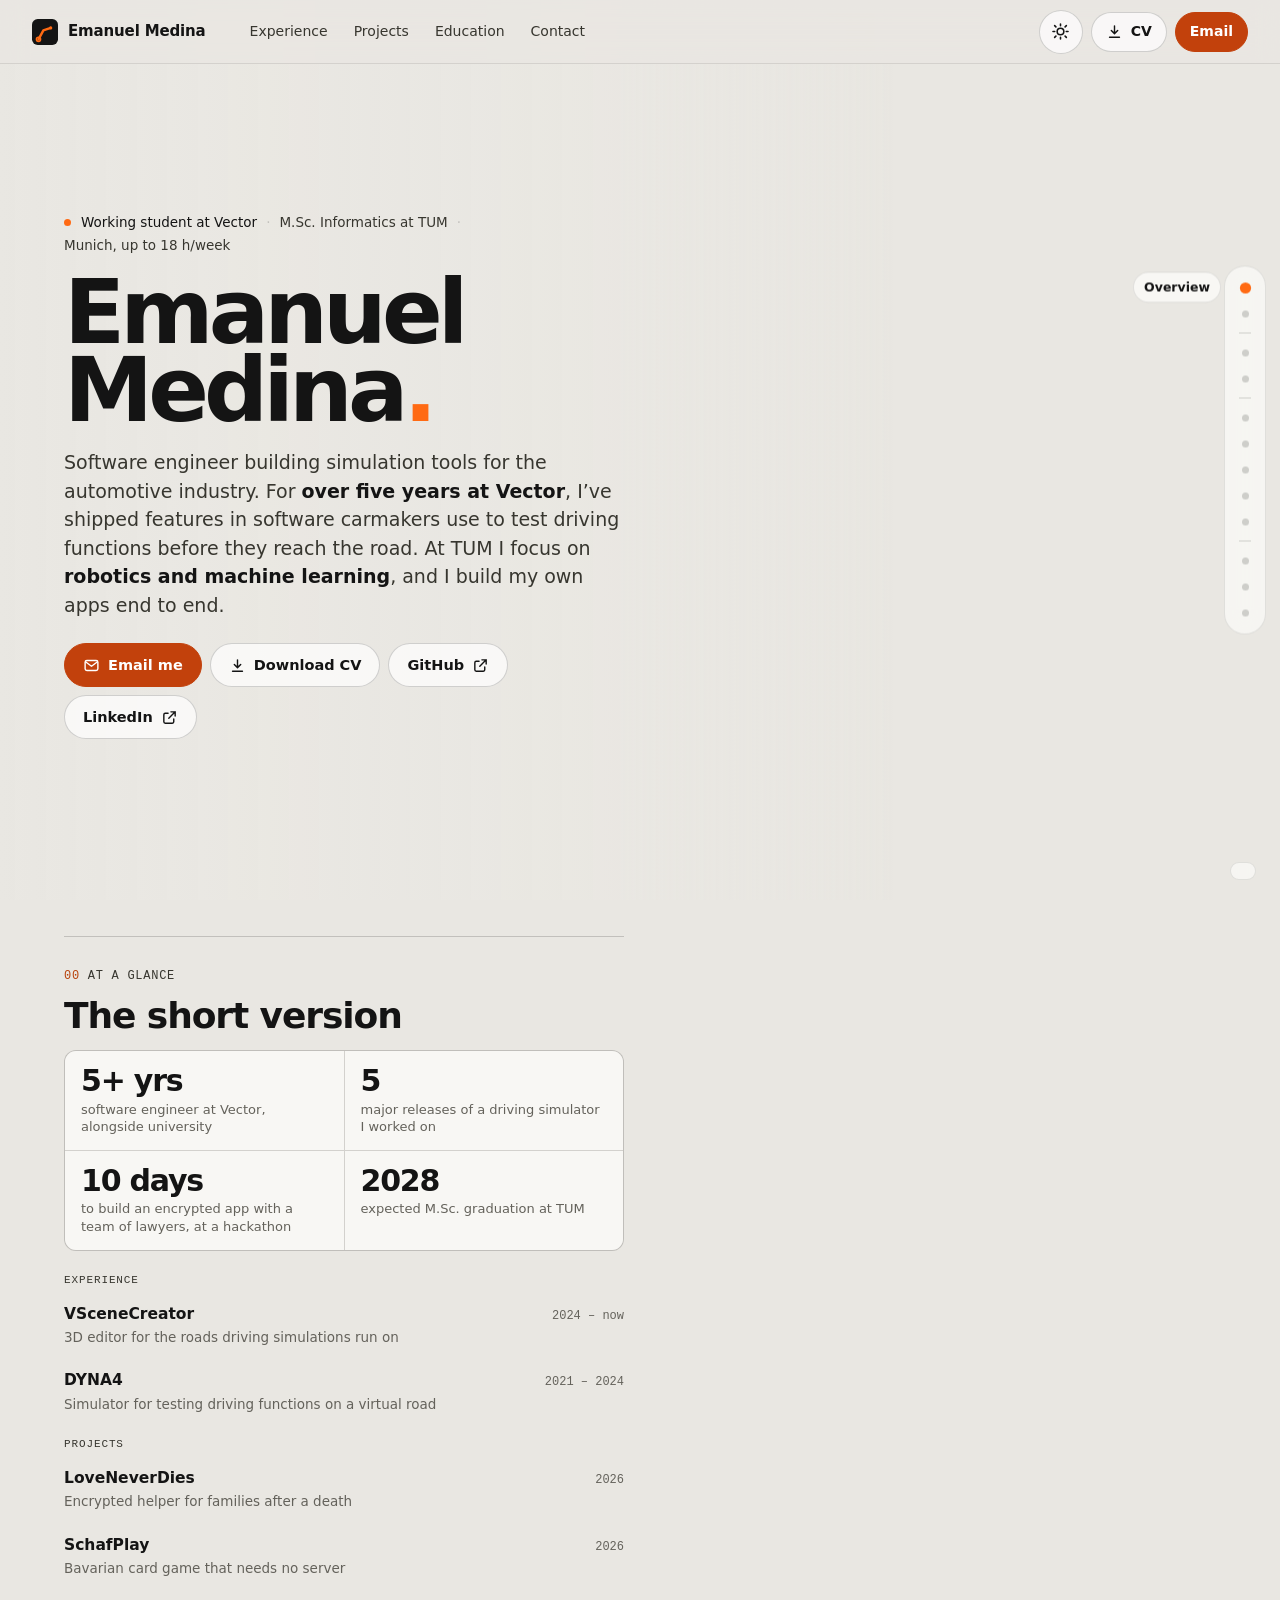
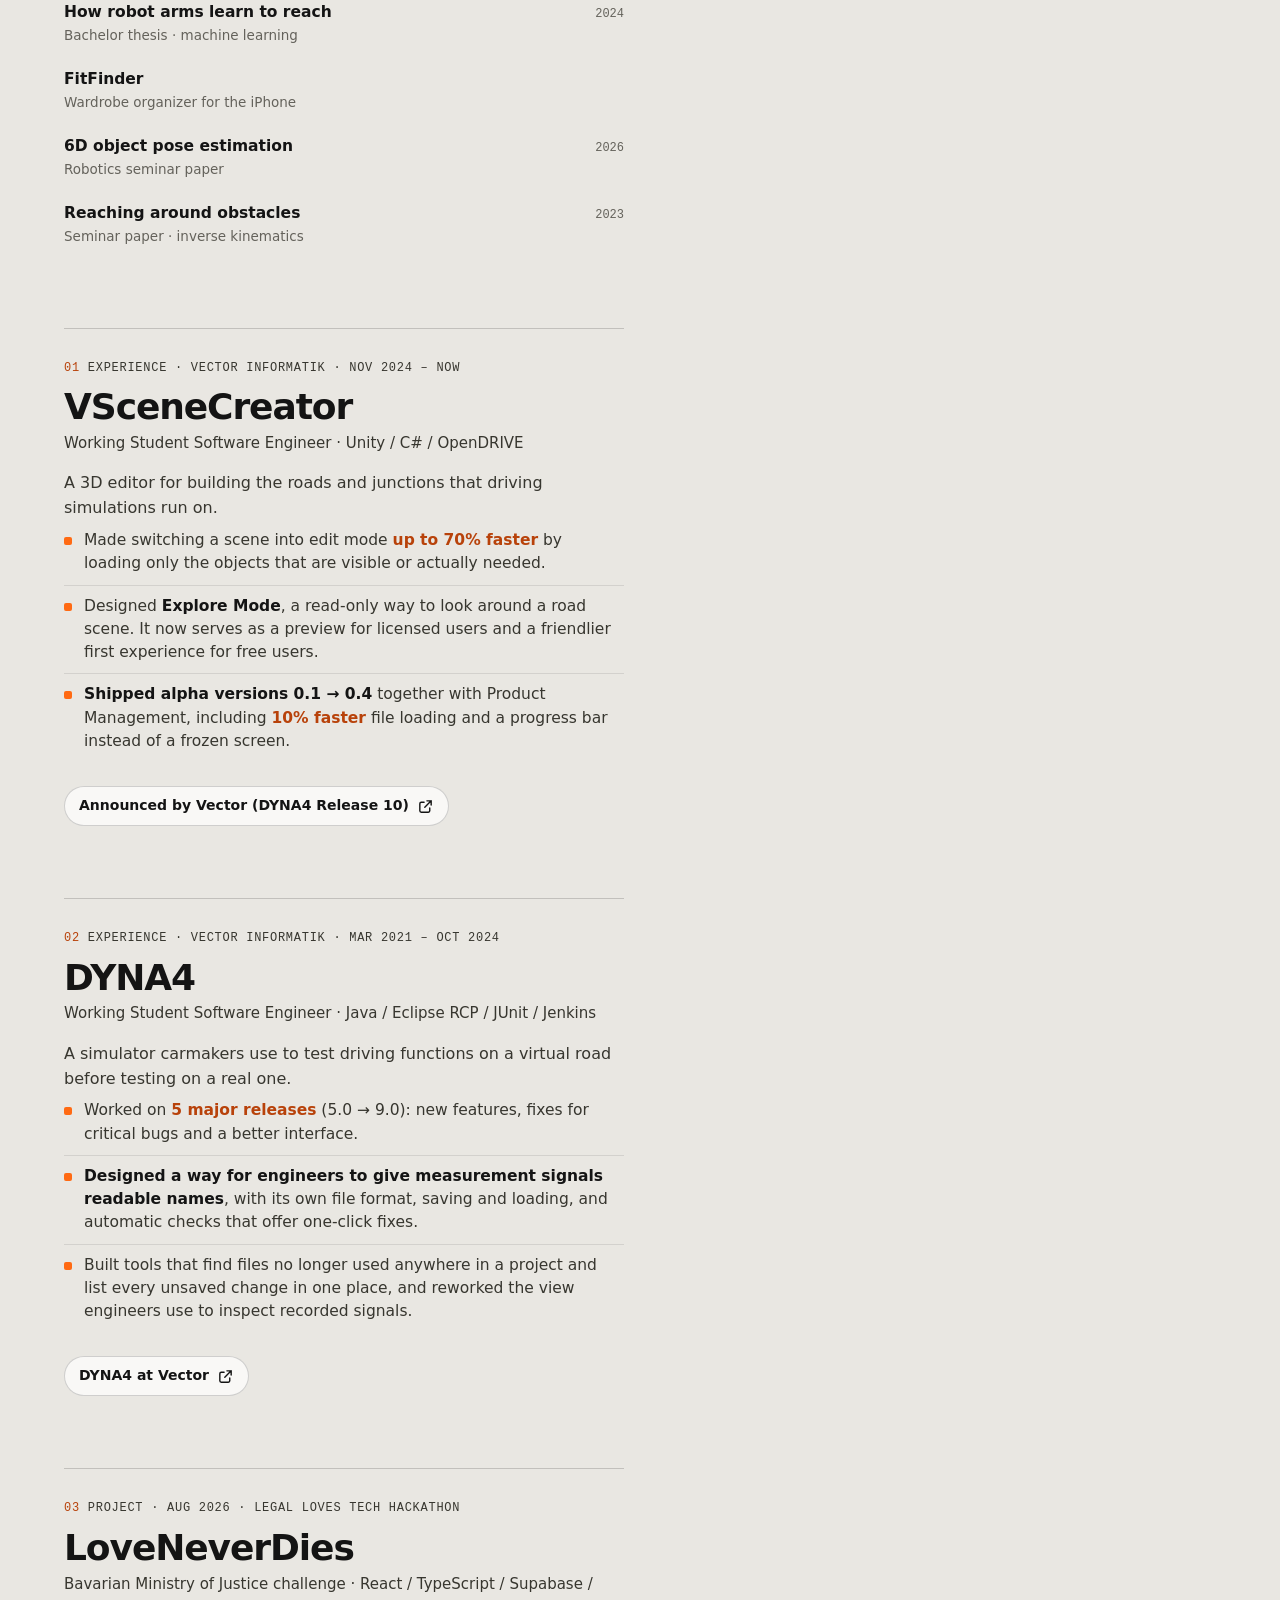
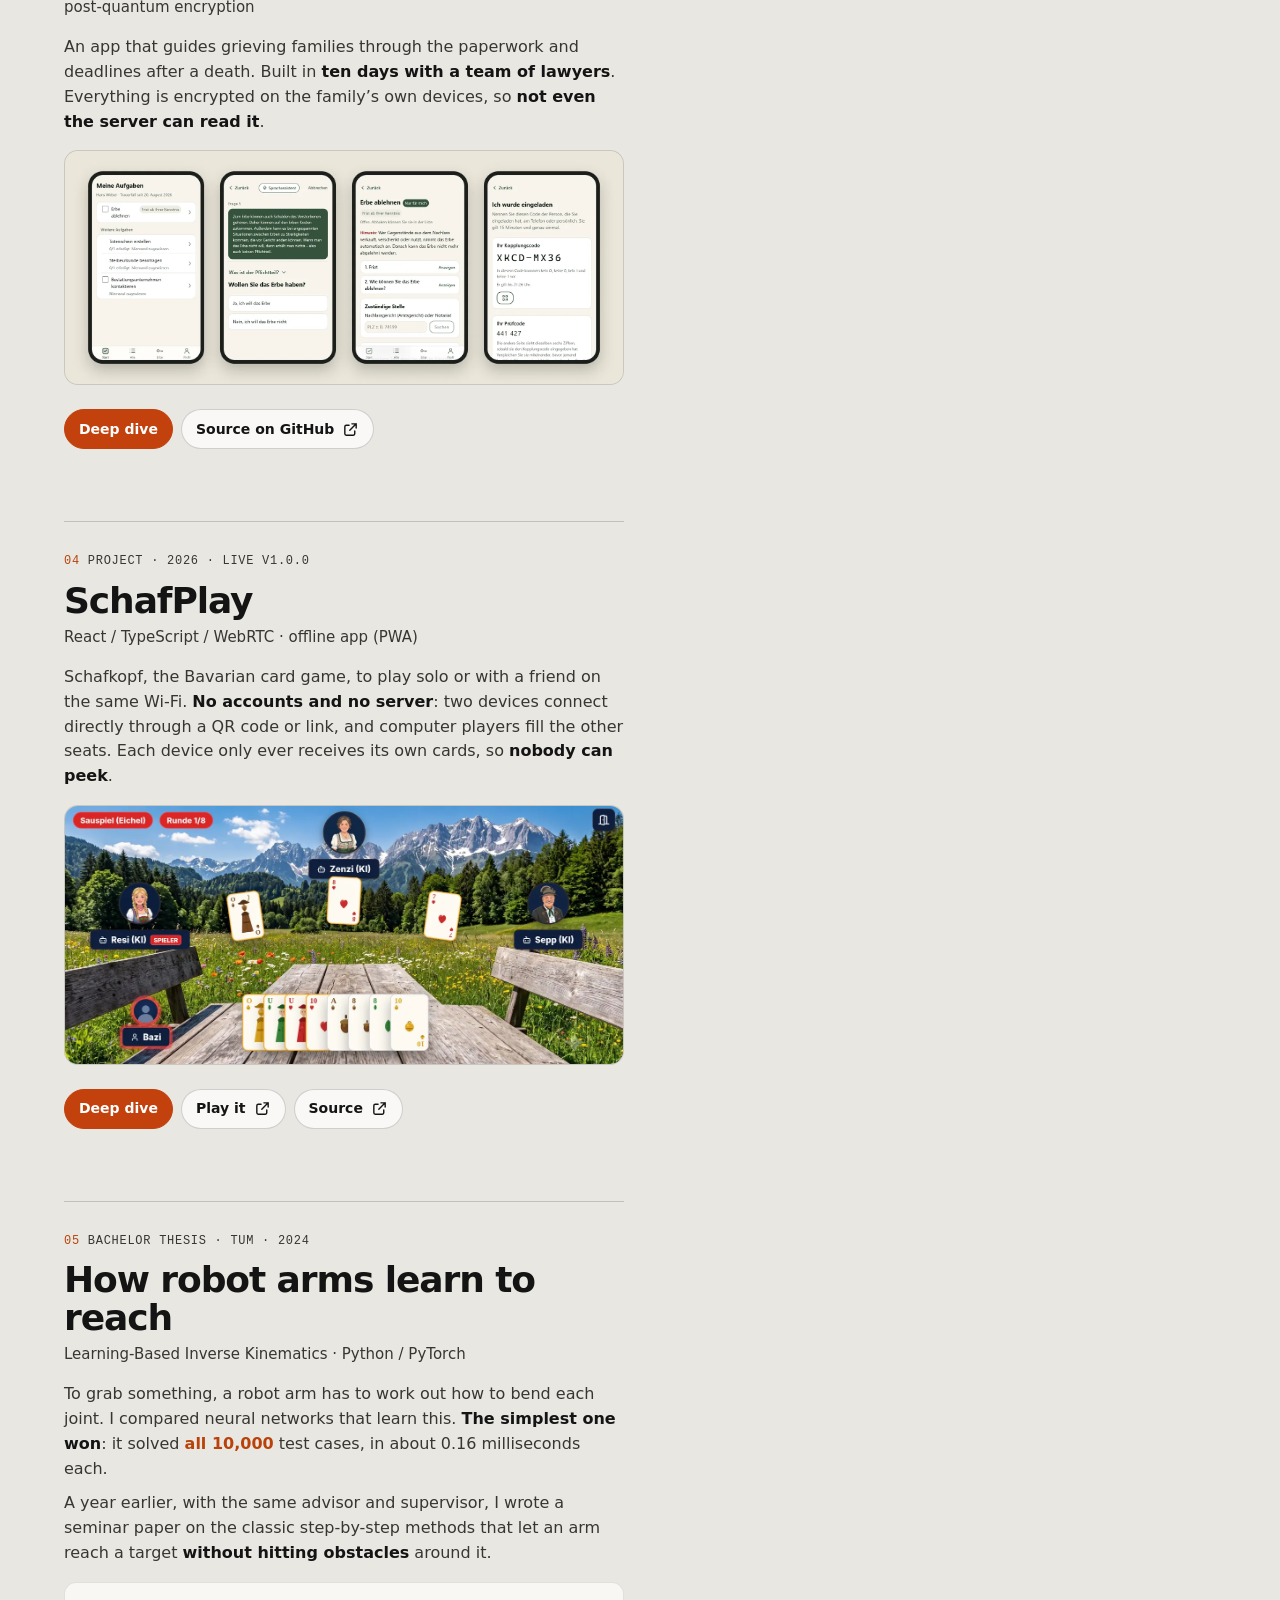
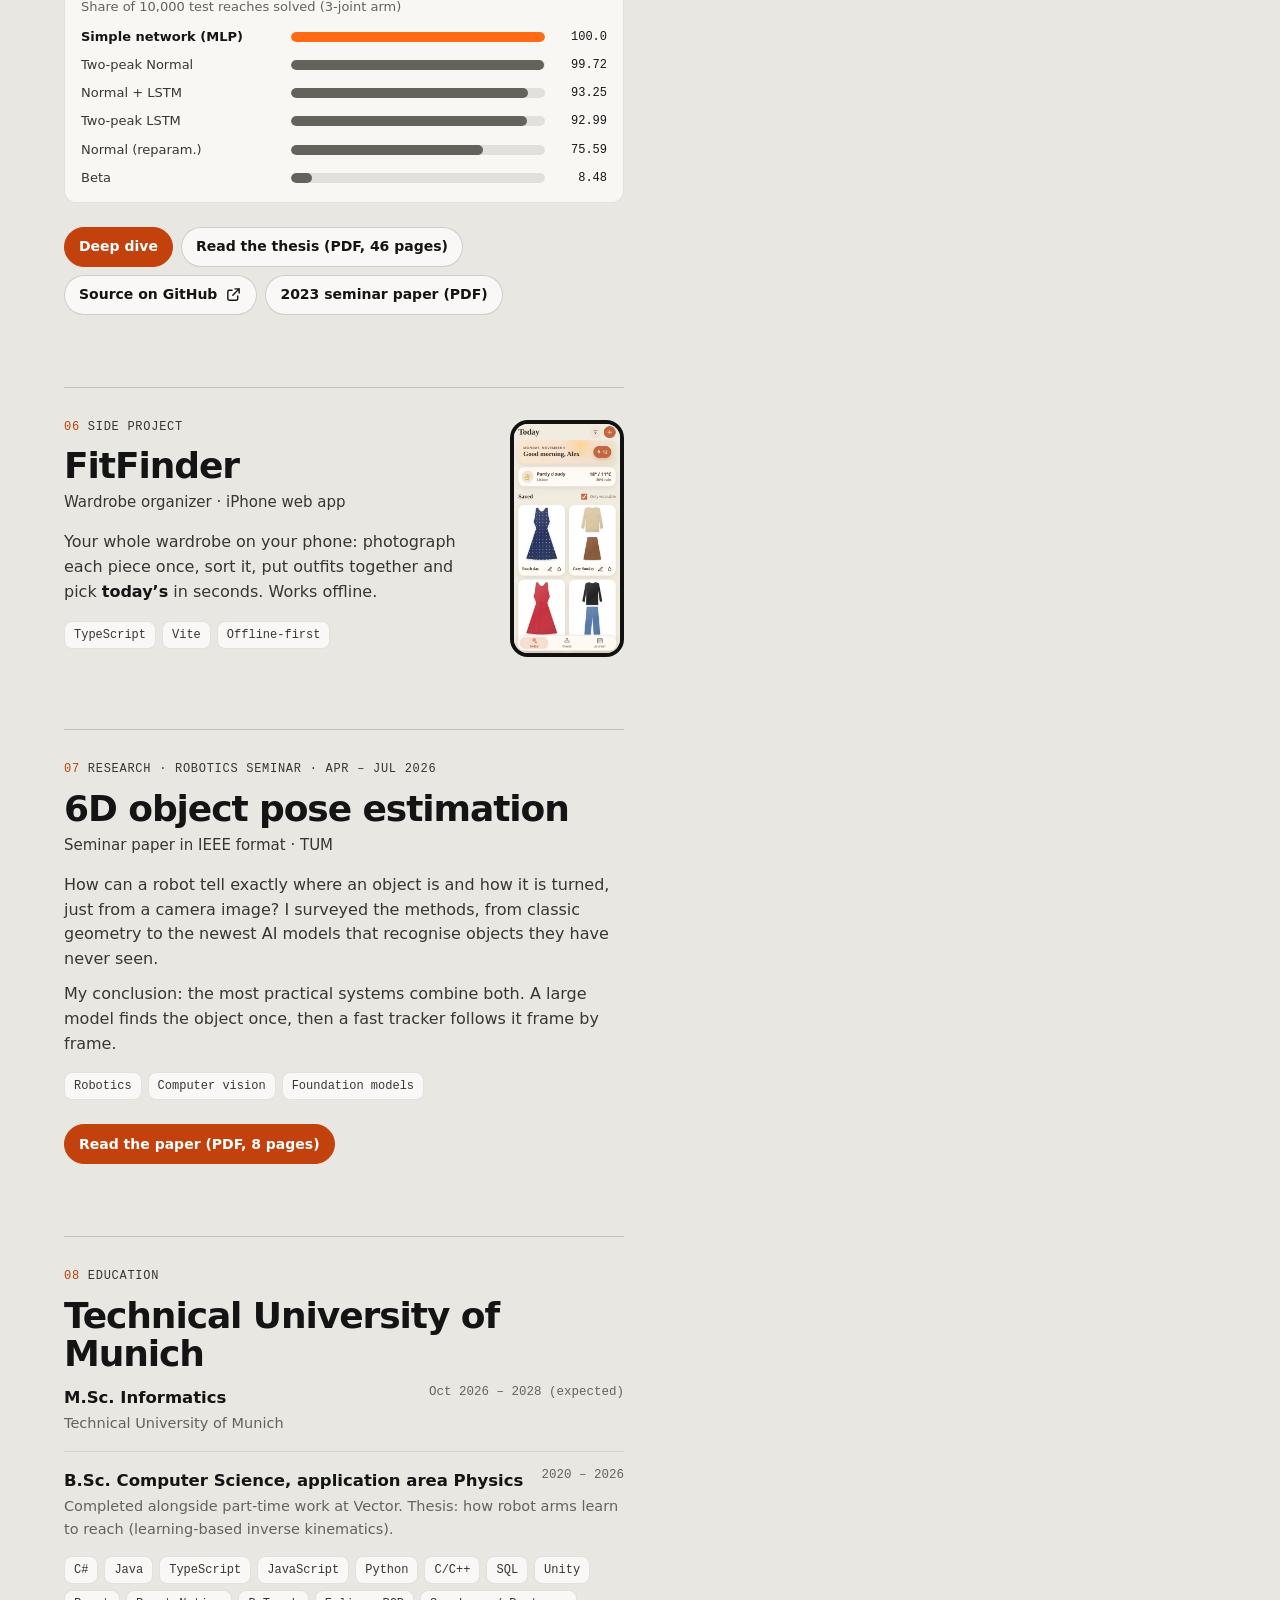
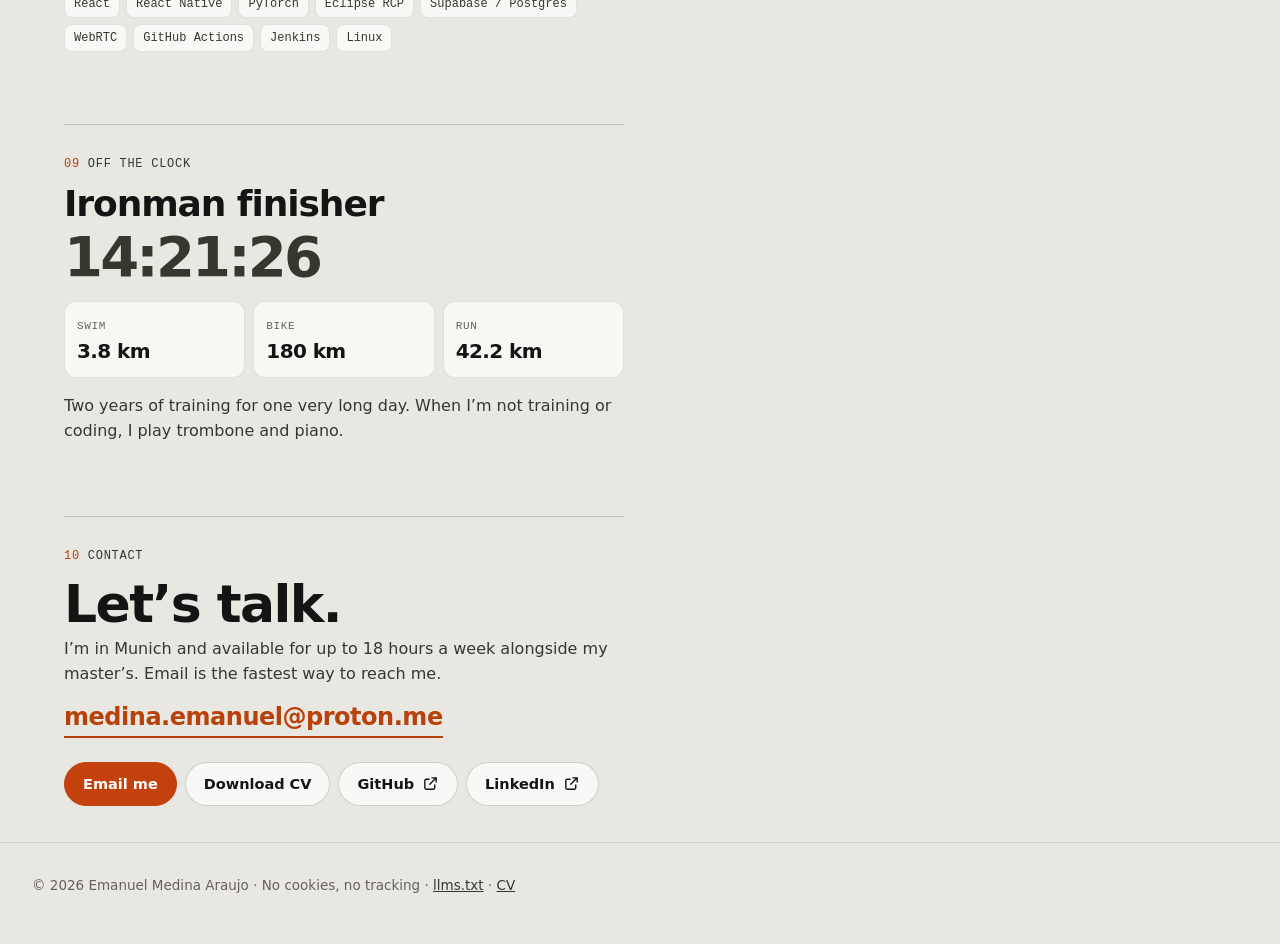
==== commit 9f612894: "Hero: sharper intro, status as a plain line; drop skill chips and hint Co-Authored-By: Claude Opus 5" ====
--- a/index.html
+++ b/index.html
@@ -121,9 +121,9 @@
 
     <section class="sec hero tall" id="top" aria-labelledby="hero-title">
       <div class="card">
-        <p class="status"><i aria-hidden="true"></i><span>Working student at Vector</span><span>M.Sc. Informatics at TUM, graduating 2028</span><span>Up to 18 h/week · Munich</span></p>
+        <p class="status"><i aria-hidden="true"></i><span>Working student at Vector</span><span>M.Sc. Informatics at TUM</span><span>Munich, up to 18 h/week</span></p>
         <h1 id="hero-title">Emanuel<br>Medina<span aria-hidden="true">.</span></h1>
-        <p class="pitch">I build software that lets carmakers test driving features in simulation instead of on the road, and I have done it at <b>Vector for over five years</b> alongside my studies. In my own time I build apps people can actually use, from a card game that needs no server to an encrypted helper for grieving families.</p>
+        <p class="pitch">Software engineer building simulation tools for the automotive industry. For <b>over five years at Vector</b>, I’ve shipped features in software carmakers use to test driving functions before they reach the road. At TUM I focus on <b>robotics and machine learning</b>, and I build my own apps end to end.</p>
         <div class="ctas">
           <a class="btn btn-primary" href="mailto:medina.emanuel@proton.me">
             <svg viewBox="0 0 24 24" fill="none" stroke="currentColor" stroke-width="2" stroke-linecap="round" stroke-linejoin="round" aria-hidden="true"><rect x="3" y="5" width="18" height="14" rx="2.5"/><path d="m4 7 8 6 8-6"/></svg>Email me</a>
@@ -132,10 +132,6 @@
           <a class="btn" href="https://github.com/EmanuelMedinaAraujo" rel="me noopener" target="_blank">GitHub<svg aria-hidden="true"><use href="#i-external"/></svg><span class="sr-only"> (opens in a new tab)</span></a>
           <a class="btn" href="https://linkedin.com/in/Emanuel-Medina-Araujo" rel="me noopener" target="_blank">LinkedIn<svg aria-hidden="true"><use href="#i-external"/></svg><span class="sr-only"> (opens in a new tab)</span></a>
         </div>
-        <ul class="skills" aria-label="Core skills">
-          <li>C#</li><li>Java</li><li>TypeScript</li><li>Python</li><li>C/C++</li><li>Unity</li><li>React</li><li>PyTorch</li><li>WebRTC</li>
-        </ul>
-        <p class="hint"><i aria-hidden="true"></i><span><span class="hint-fine">Move your pointer: the robot arm works out its own joint angles. </span>Tap or click an object on a pedestal to jump to that part of my story.</span></p>
       </div>
     </section>
 
--- a/styles.css
+++ b/styles.css
@@ -130,19 +130,15 @@
 /* hero */
 .hero h1{font-size:clamp(52px,7vw,96px);font-weight:720;letter-spacing:-.055em;line-height:.88;margin:18px 0 18px}
 .hero h1 span{color:var(--acc)}
-.status{display:inline-grid;grid-template-columns:8px auto;column-gap:10px;row-gap:2px;align-items:center;font-size:13.5px;font-weight:500;color:var(--soft);padding:9px 14px 9px 12px;border-radius:14px;background:var(--chip);border:1px solid var(--line);line-height:1.35}
-.status i{grid-row:1;width:8px;height:8px;border-radius:50%;background:var(--acc)}
-.status span{grid-column:2}
+.status{display:flex;flex-wrap:wrap;align-items:center;row-gap:4px;font-size:13.5px;font-weight:500;line-height:1.4;color:var(--mute)}
+.status i{width:7px;height:7px;border-radius:50%;background:var(--acc);margin-right:10px;flex:none;animation:pulse 2.4s infinite}
 .status span:first-of-type{color:var(--ink)}
+.status span{white-space:nowrap}
+.status span:not(:last-of-type)::after{content:"·";margin:0 9px;color:var(--line-2)}
 .pitch{font-size:clamp(17px,1.6vw,19px);line-height:1.5;color:var(--soft)}
 .ctas{display:flex;flex-wrap:wrap;gap:8px;margin-top:var(--s5)}
-.skills{display:flex;flex-wrap:wrap;gap:6px;margin-top:var(--s5);list-style:none}
 .tagrow{display:flex;flex-wrap:wrap;gap:6px;list-style:none;margin-top:var(--s4)}
-.skills li,.tagrow li{font:500 12px/1 var(--mono);padding:7px 9px;border-radius:8px;border:1px solid var(--line);background:var(--chip);color:var(--soft)}
-.hint{display:flex;align-items:center;gap:10px;margin-top:var(--s5);font-size:13.5px;color:var(--mute)}
-.hint i{width:8px;height:8px;border-radius:50%;background:var(--acc);flex:none;animation:pulse 1.8s infinite}
-html:not(.gl) .hint{display:none}
-@media (pointer:coarse){.hint-fine{display:none}}
+.tagrow li{font:500 12px/1 var(--mono);padding:7px 9px;border-radius:8px;border:1px solid var(--line);background:var(--chip);color:var(--soft)}
 @keyframes pulse{0%{box-shadow:0 0 0 0 color-mix(in srgb,var(--acc) 55%,transparent)}70%{box-shadow:0 0 0 10px transparent}100%{box-shadow:0 0 0 0 transparent}}
 
 /* glance */
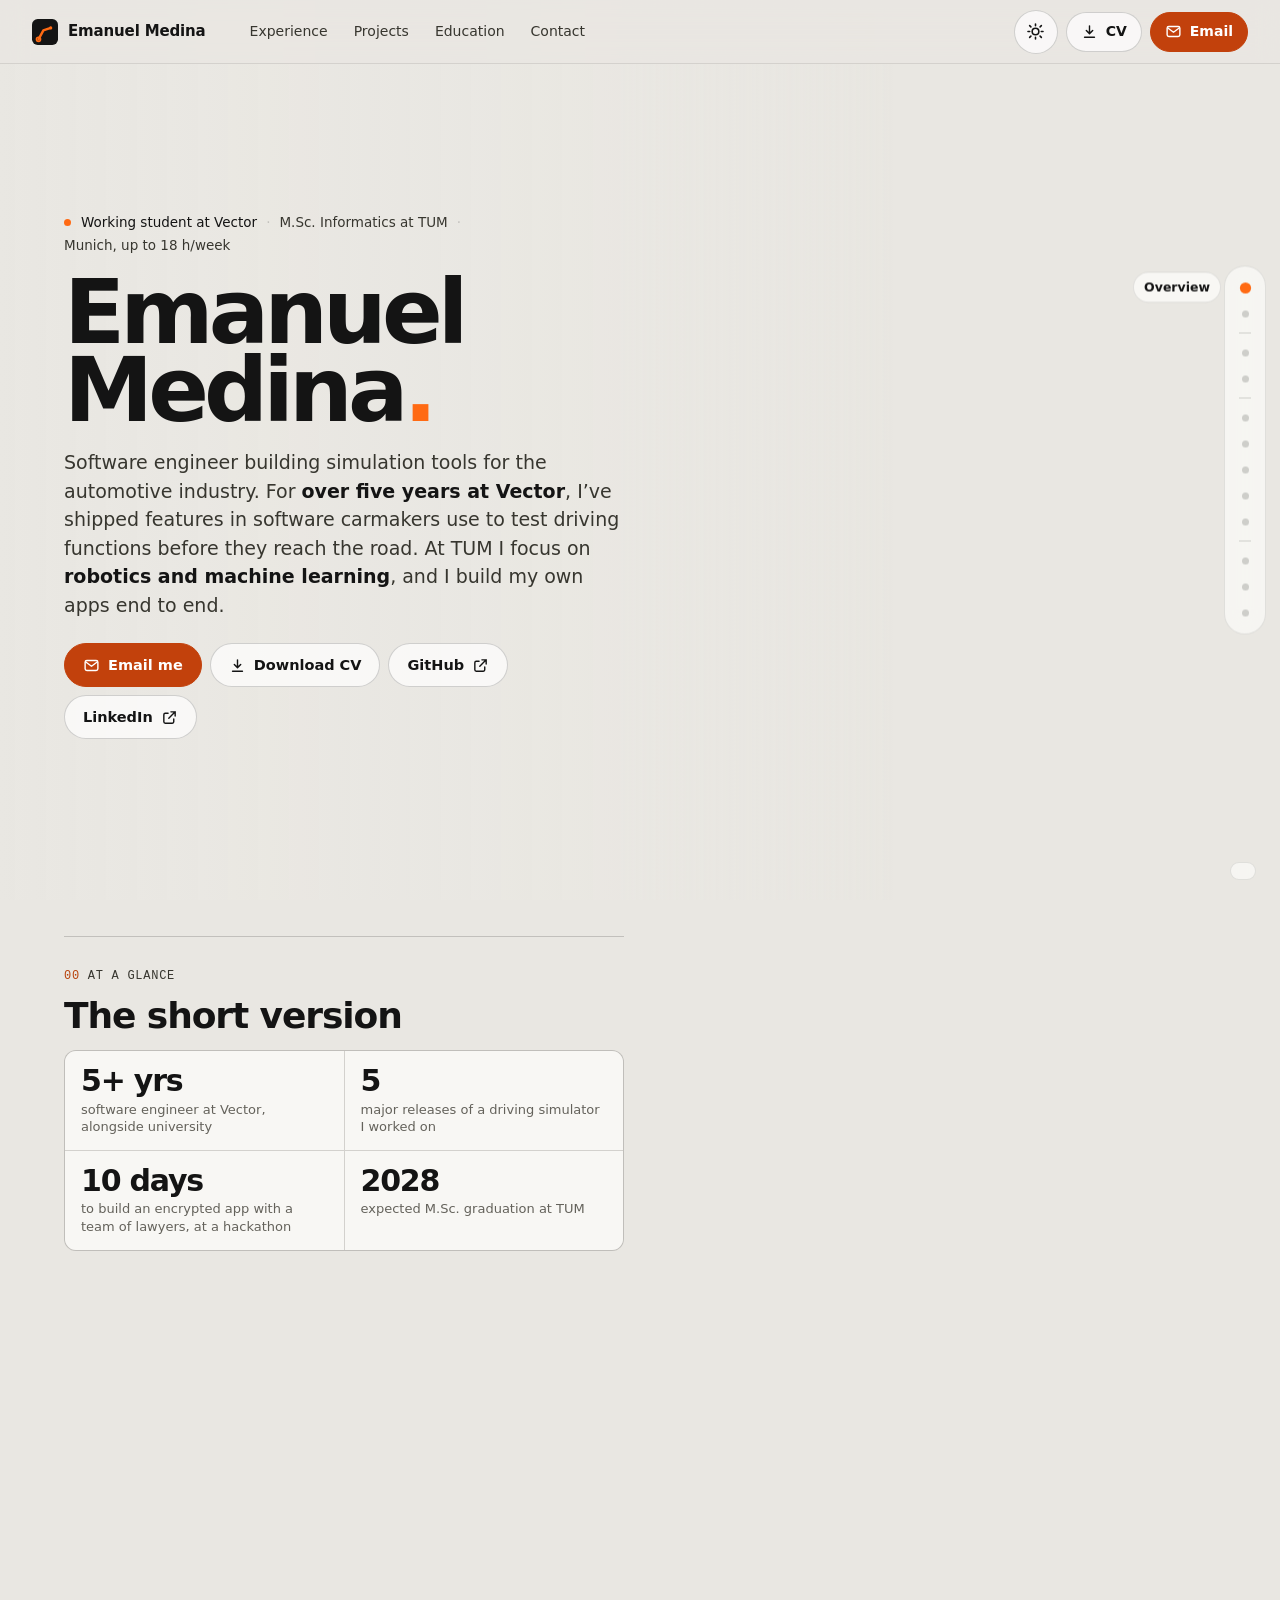
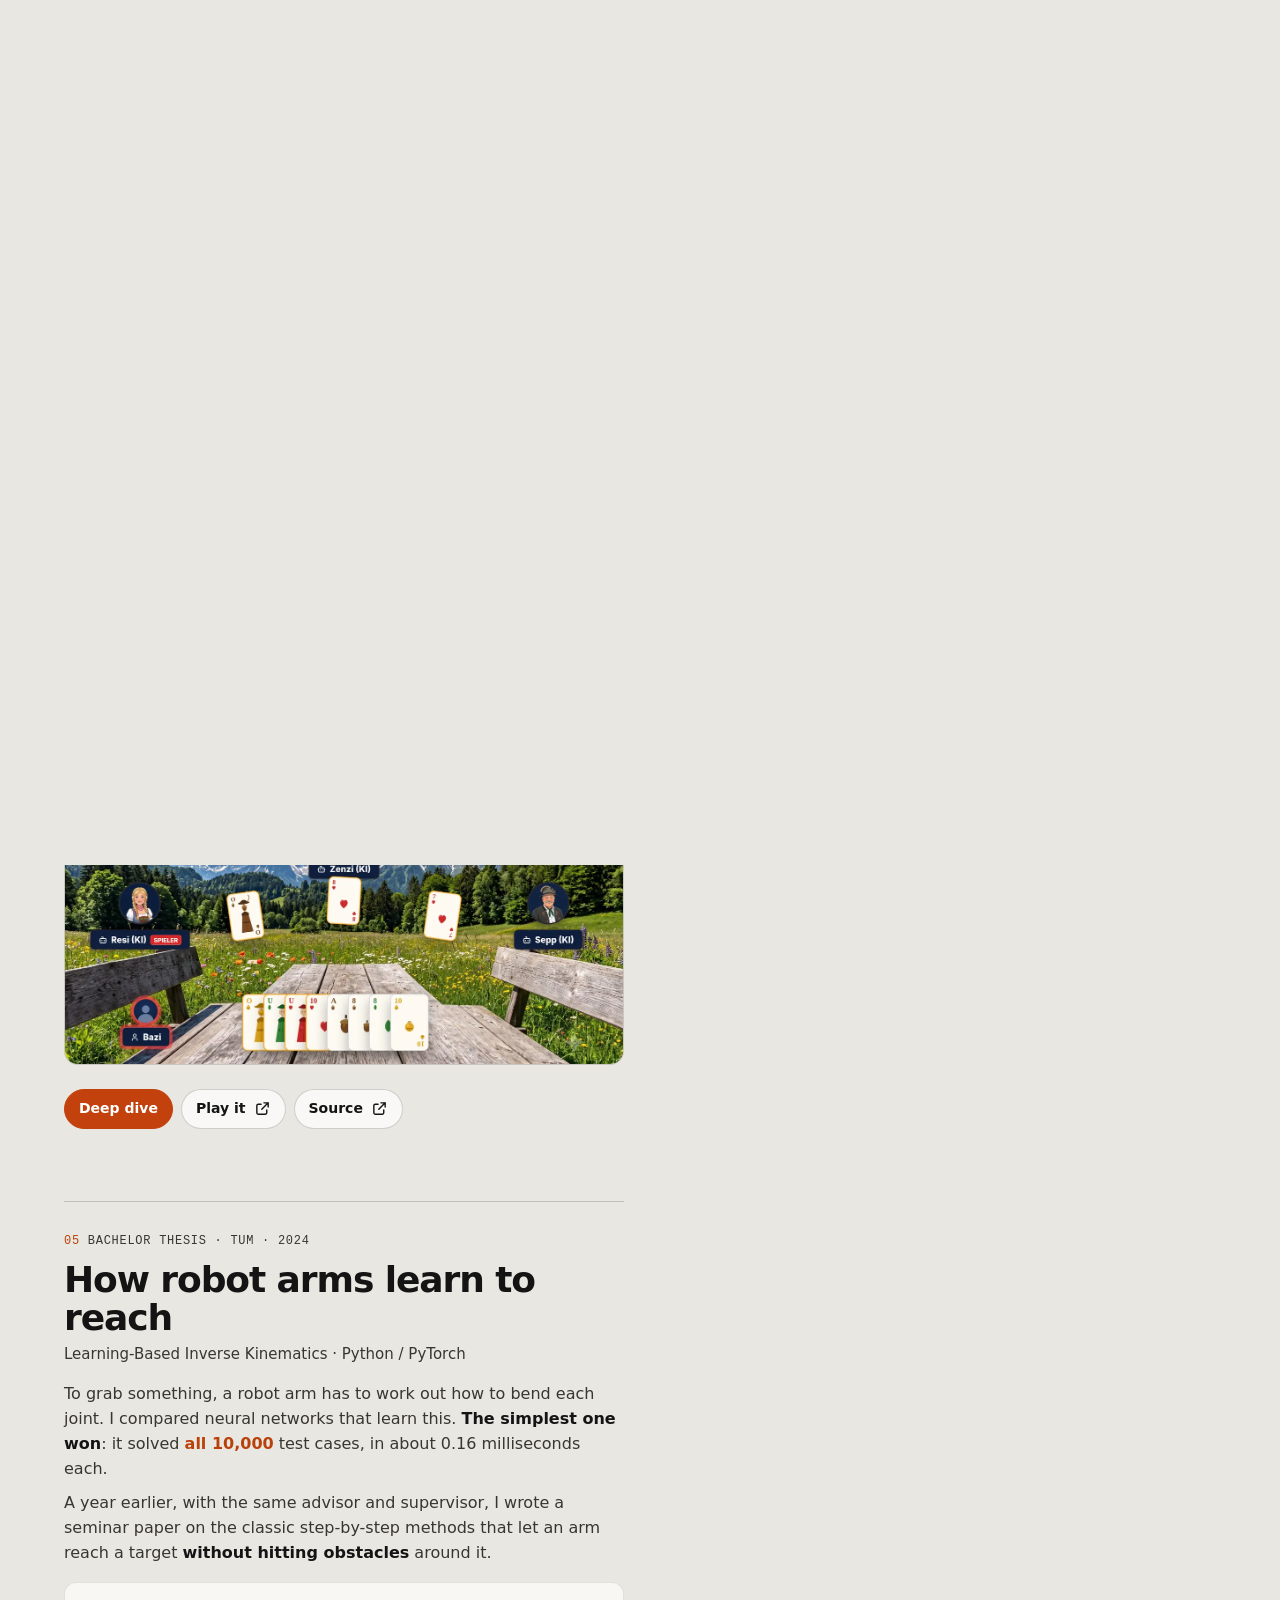
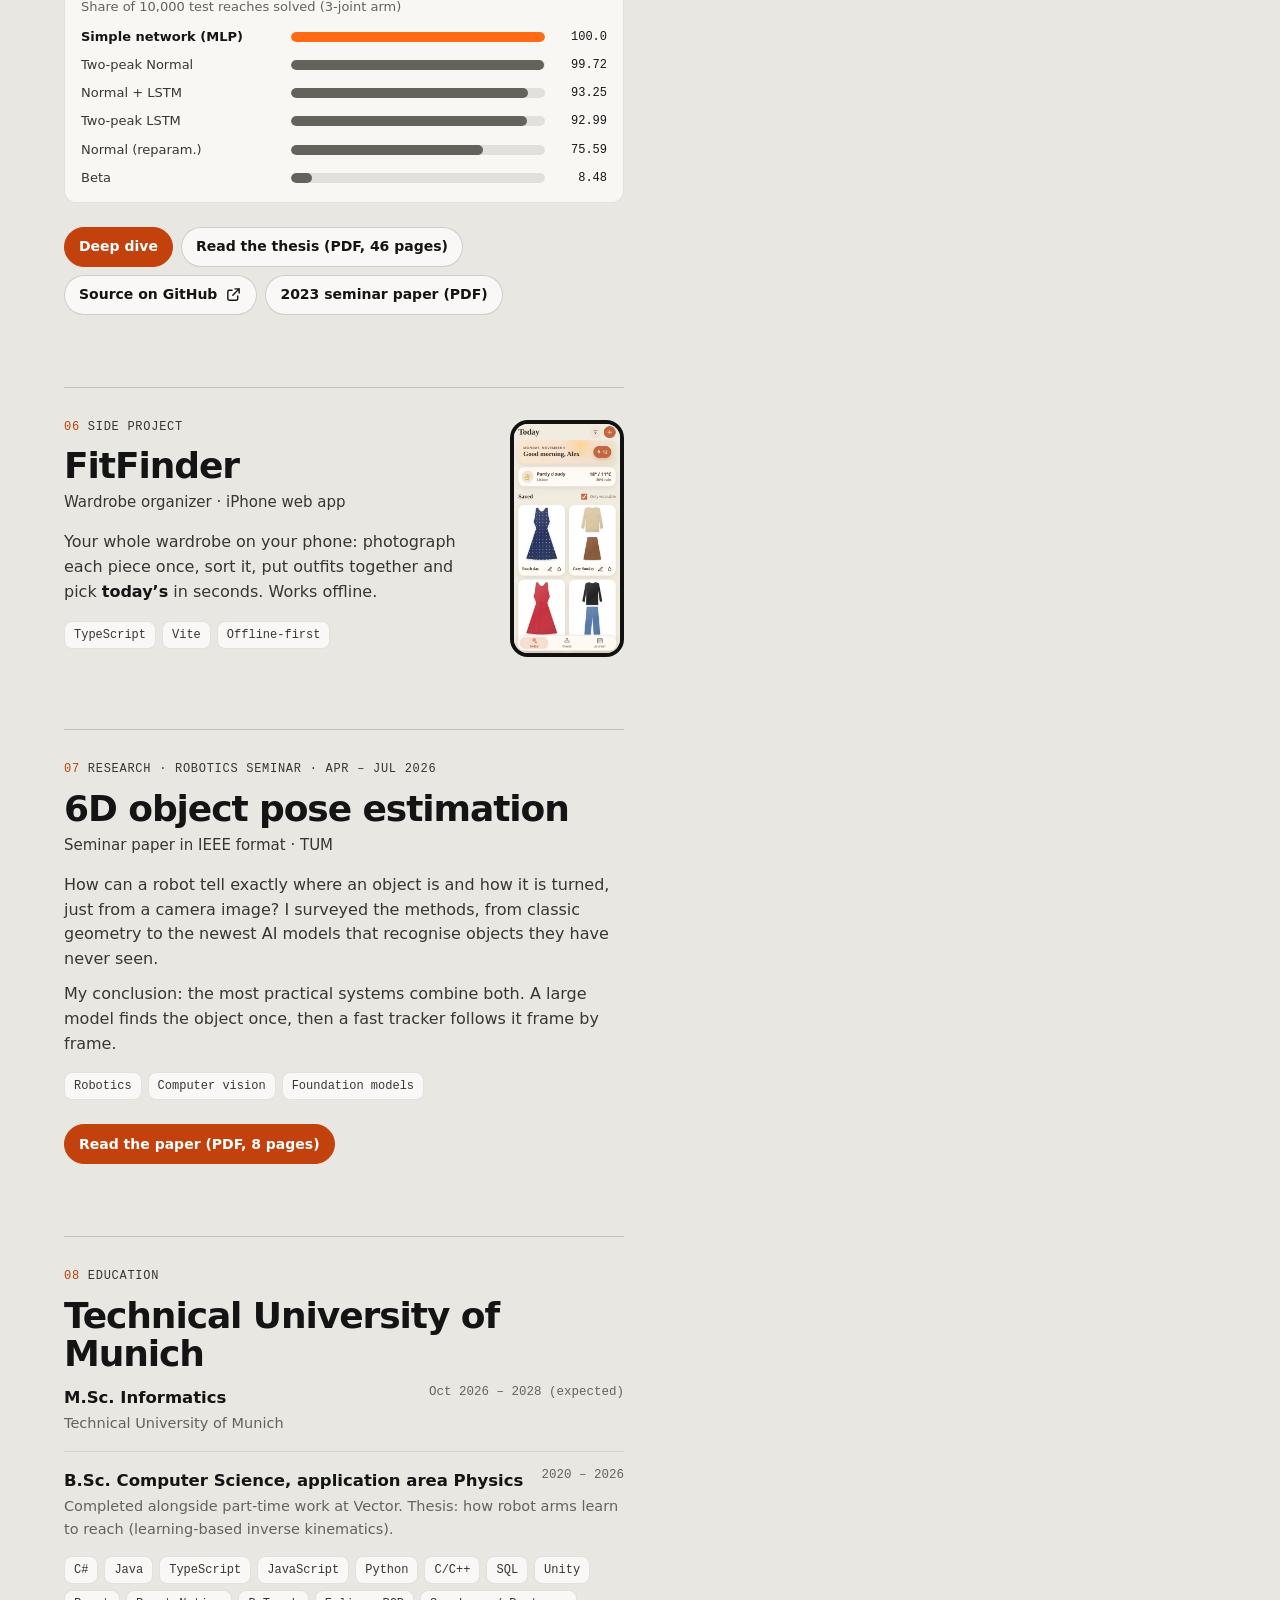
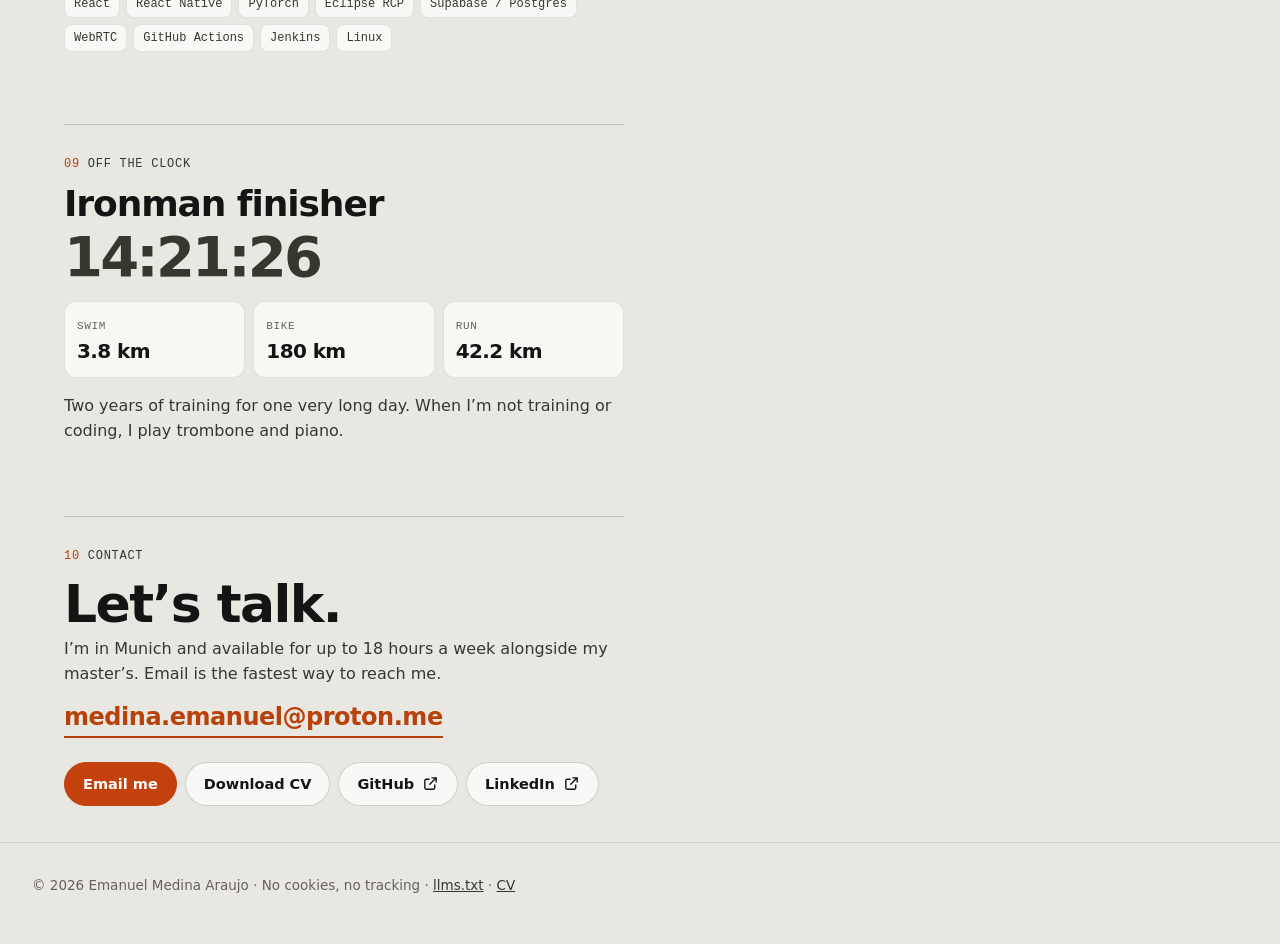
==== commit 43182ab4: "Mobile: burger menu replaces section chips; email as icon The scrolling chip row under the header is" ====
--- a/index.html
+++ b/index.html
@@ -57,6 +57,7 @@
 <svg class="sprite" aria-hidden="true">
   <symbol id="i-close" viewBox="0 0 24 24" fill="none" stroke="currentColor" stroke-width="2" stroke-linecap="round"><path d="M6 6l12 12M18 6 6 18"/></symbol>
   <symbol id="i-external" viewBox="0 0 24 24" fill="none" stroke="currentColor" stroke-width="2" stroke-linecap="round" stroke-linejoin="round"><path d="M14 4h6v6M20 4l-9 9M18 14v4a2 2 0 0 1-2 2H6a2 2 0 0 1-2-2V8a2 2 0 0 1 2-2h4"/></symbol>
+  <symbol id="i-mail" viewBox="0 0 24 24" fill="none" stroke="currentColor" stroke-width="2" stroke-linecap="round" stroke-linejoin="round"><rect x="3" y="5" width="18" height="14" rx="2.5"/><path d="m4 7 8 6 8-6"/></symbol>
   <symbol id="i-download" viewBox="0 0 24 24" fill="none" stroke="currentColor" stroke-width="2" stroke-linecap="round" stroke-linejoin="round"><path d="M12 4v11m0 0-4.5-4.5M12 15l4.5-4.5M5 20h14"/></symbol>
   <marker id="arrow" viewBox="0 0 10 10" refX="9" refY="5" markerWidth="7" markerHeight="7" orient="auto-start-reverse"><path class="d-h" d="M0 0 10 5 0 10z"/></marker>
   <marker id="arrow-hl" viewBox="0 0 10 10" refX="9" refY="5" markerWidth="7" markerHeight="7" orient="auto-start-reverse"><path class="d-h hl" d="M0 0 10 5 0 10z"/></marker>
@@ -87,12 +88,21 @@
     <a class="btn btn-sm btn-cv" href="cv/Emanuel-Medina-CV.pdf" download aria-label="Download CV (PDF)">
       <svg aria-hidden="true"><use href="#i-download"/></svg><span>CV</span>
     </a>
-    <a class="btn btn-sm btn-primary" href="mailto:medina.emanuel@proton.me">Email</a>
+    <a class="btn btn-sm btn-primary btn-mail" href="mailto:medina.emanuel@proton.me" aria-label="Email me">
+      <svg aria-hidden="true"><use href="#i-mail"/></svg><span>Email</span>
+    </a>
+    <button class="icon-btn menu-btn" type="button" aria-label="Open menu" aria-expanded="false" aria-controls="menu">
+      <svg class="burger" viewBox="0 0 24 24" fill="none" stroke="currentColor" stroke-width="2" stroke-linecap="round" aria-hidden="true"><path d="M4 7h16M4 12h16M4 17h16"/></svg>
+      <svg class="x" aria-hidden="true"><use href="#i-close"/></svg>
+    </button>
   </div>
 </header>
 
-<nav class="chips" id="chips" aria-label="Sections">
-  <a href="#top">Intro</a><a href="#glance">At a glance</a><a href="#vscenecreator">VSceneCreator</a><a href="#dyna4">DYNA4</a><a href="#loveneverdies">LoveNeverDies</a><a href="#schafplay">SchafPlay</a><a href="#thesis">B.Sc. thesis</a><a href="#fitfinder">FitFinder</a><a href="#pose">6D pose seminar</a><a href="#education">Education</a><a href="#off-the-clock">Off the clock</a><a href="#contact">Contact</a>
+<nav class="menu" id="menu" aria-label="Sections" hidden>
+  <p>Intro</p><a href="#top">Overview</a><a href="#glance">At a glance</a>
+  <p>Experience</p><a href="#vscenecreator">VSceneCreator</a><a href="#dyna4">DYNA4</a>
+  <p>Projects</p><a href="#loveneverdies">LoveNeverDies</a><a href="#schafplay">SchafPlay</a><a href="#thesis">B.Sc. thesis</a><a href="#fitfinder">FitFinder</a><a href="#pose">6D pose seminar</a>
+  <p>About</p><a href="#education">Education</a><a href="#off-the-clock">Off the clock</a><a href="#contact">Contact</a>
 </nav>
 
 <nav class="rail" id="rail" aria-label="Section index">
--- a/styles.css
+++ b/styles.css
@@ -98,11 +98,18 @@
 .rail a:hover span,.rail a:focus-visible span{opacity:1;transform:translate(0,-50%)}
 .rail a[aria-current="true"]::before{background:var(--acc);transform:scale(1.6)}
 .rail a[aria-current="true"] span{opacity:1;transform:translate(0,-50%)}
-.chips{position:fixed;top:var(--header);left:0;right:0;z-index:19;display:none;gap:6px;overflow-x:auto;scrollbar-width:none;padding:8px 16px;
-  background:color-mix(in srgb,var(--bg) 78%,transparent);backdrop-filter:blur(14px);-webkit-backdrop-filter:blur(14px);border-bottom:1px solid var(--line)}
-.chips::-webkit-scrollbar{display:none}
-.chips a{flex:none;display:inline-flex;align-items:center;min-height:36px;padding:0 13px;border-radius:99px;border:1px solid var(--line);background:var(--chip);text-decoration:none;font-size:13.5px;font-weight:500;color:var(--soft);white-space:nowrap}
-.chips a[aria-current="true"]{background:var(--ink);color:var(--bg);border-color:var(--ink)}
+.menu-btn{display:none}
+.menu-btn .x{display:none}
+.menu-btn[aria-expanded="true"] .burger{display:none}
+.menu-btn[aria-expanded="true"] .x{display:block}
+.menu{position:fixed;top:var(--header);left:0;right:0;z-index:19;max-height:calc(100svh - var(--header));overflow-y:auto;overscroll-behavior:contain;
+  display:grid;grid-template-columns:1fr 1fr;align-content:start;gap:2px 12px;padding:8px 16px 16px;background:var(--card-solid);border-bottom:1px solid var(--line);box-shadow:var(--shadow)}
+.menu[hidden]{display:none}
+.menu p{grid-column:1/-1;margin:12px 0 2px;font:500 11.5px/1.3 var(--mono);letter-spacing:.06em;text-transform:uppercase;color:var(--mute)}
+.menu a{display:flex;align-items:center;min-height:44px;padding:0 12px;margin:0 -12px;border-radius:10px;text-decoration:none;font-size:15.5px;font-weight:550;color:var(--ink)}
+.menu a:hover{background:var(--chip)}
+.menu a[aria-current="true"]{color:var(--acc-ink)}
+.menu a[aria-current="true"]::before{content:"";width:6px;height:6px;border-radius:50%;background:var(--acc);margin-right:8px}
 
 /* ---------- content column ---------- */
 main{position:relative;z-index:2;pointer-events:none}
@@ -252,9 +259,9 @@
 /* ---------- responsive ---------- */
 @media (min-width:1024px){.rail{display:block}}
 @media (max-width:899px){
-  :root{--header:58px;--chips:53px}
+  :root{--header:58px;--chips:0px}
   .nav,.hud{display:none!important}
-  .chips{display:flex}
+  .menu-btn{display:inline-grid}
   html{scroll-padding-top:calc(var(--header) + var(--chips) + 12px)}
   html:not(.gl) .sec{min-height:auto;padding:var(--s4) 0}
   html:not(.gl) .sec.hero{padding-top:calc(var(--header) + var(--chips) + 24px)}
@@ -262,7 +269,8 @@
   .btn{padding:0 15px}
   .stats b{font-size:24px}
   .bars li{grid-template-columns:118px 1fr 46px;font-size:12.5px}
-  .header-actions .btn-cv span{display:none}
+  .header-actions .btn-cv span,.header-actions .btn-mail span{display:none}
+  .header-actions .btn-cv,.header-actions .btn-mail{width:44px;min-height:44px;padding:0}
 }
 /* Phones and tablets held upright: the 3D stage is a fixed band at the bottom and the
    cards scroll above it, so nothing ever covers the arm or the active exhibit. */
@@ -285,7 +293,13 @@
   .gl .sec.hero{padding-top:calc(var(--header) + var(--chips) + 12px)}
   .gl .sec:last-child{padding-bottom:40px}
 }
+@media (max-width:379px){.brand .full{display:none}}
+@media (max-width:340px){.brand>span{display:none}}
 @media (max-width:420px){
+  .site-header{gap:var(--s2)}
+  .links .btn{white-space:normal;padding-block:8px}
+  .header-actions{gap:6px}
+  .header-actions .icon-btn,.header-actions .btn-cv,.header-actions .btn-mail{width:40px;height:40px;min-height:40px}
   .ctas .btn{flex:1 1 auto}
   .splits b{font-size:17px}
 }
@@ -294,7 +308,7 @@
   .gl .sec.hero{min-height:100vh;min-height:100svh;padding-top:calc(var(--header) + 24px)}
 }
 @media print{
-  #stage,.tags,.hud,.rail,.chips,.site-header,.stage-fallback{display:none!important}
+  #stage,.tags,.hud,.rail,.menu,.site-header,.stage-fallback{display:none!important}
   .col{margin:0 auto!important;width:100%!important}
   .sec{min-height:0!important;padding:8px 0!important}
 }
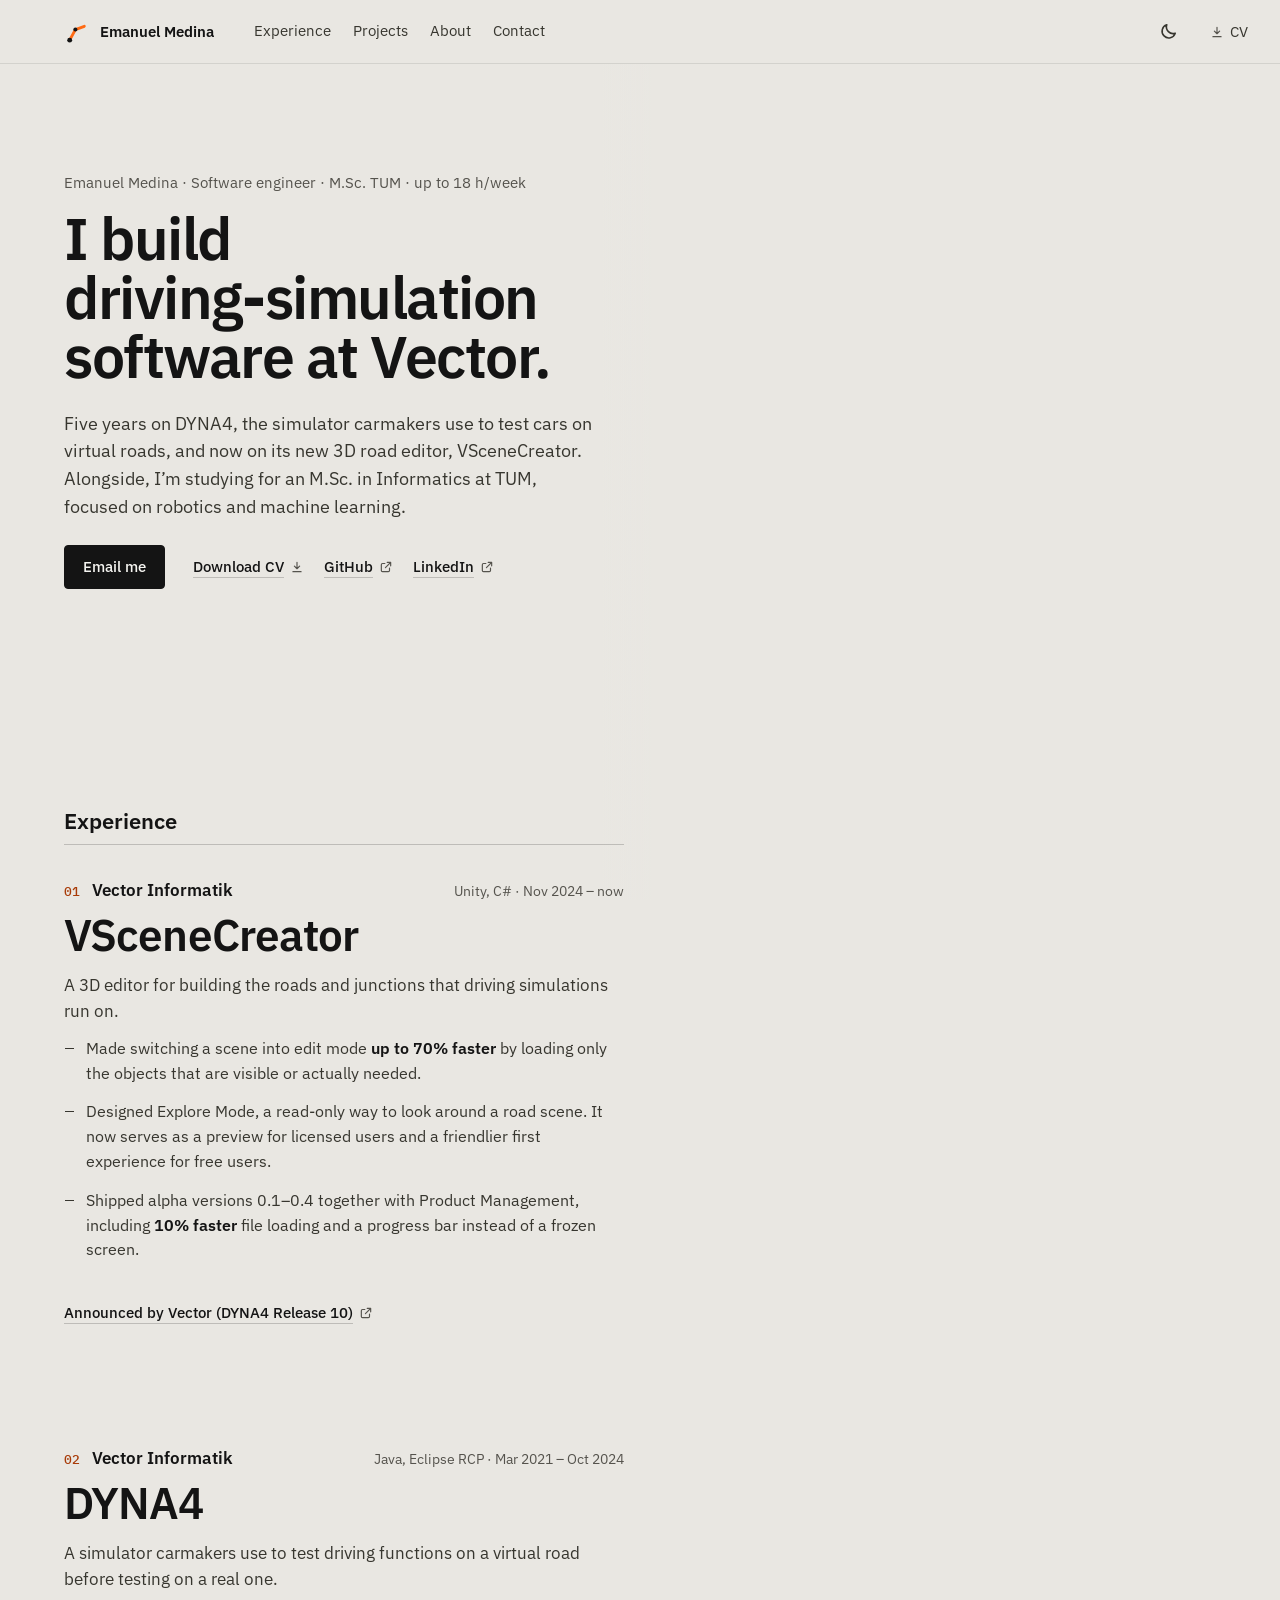
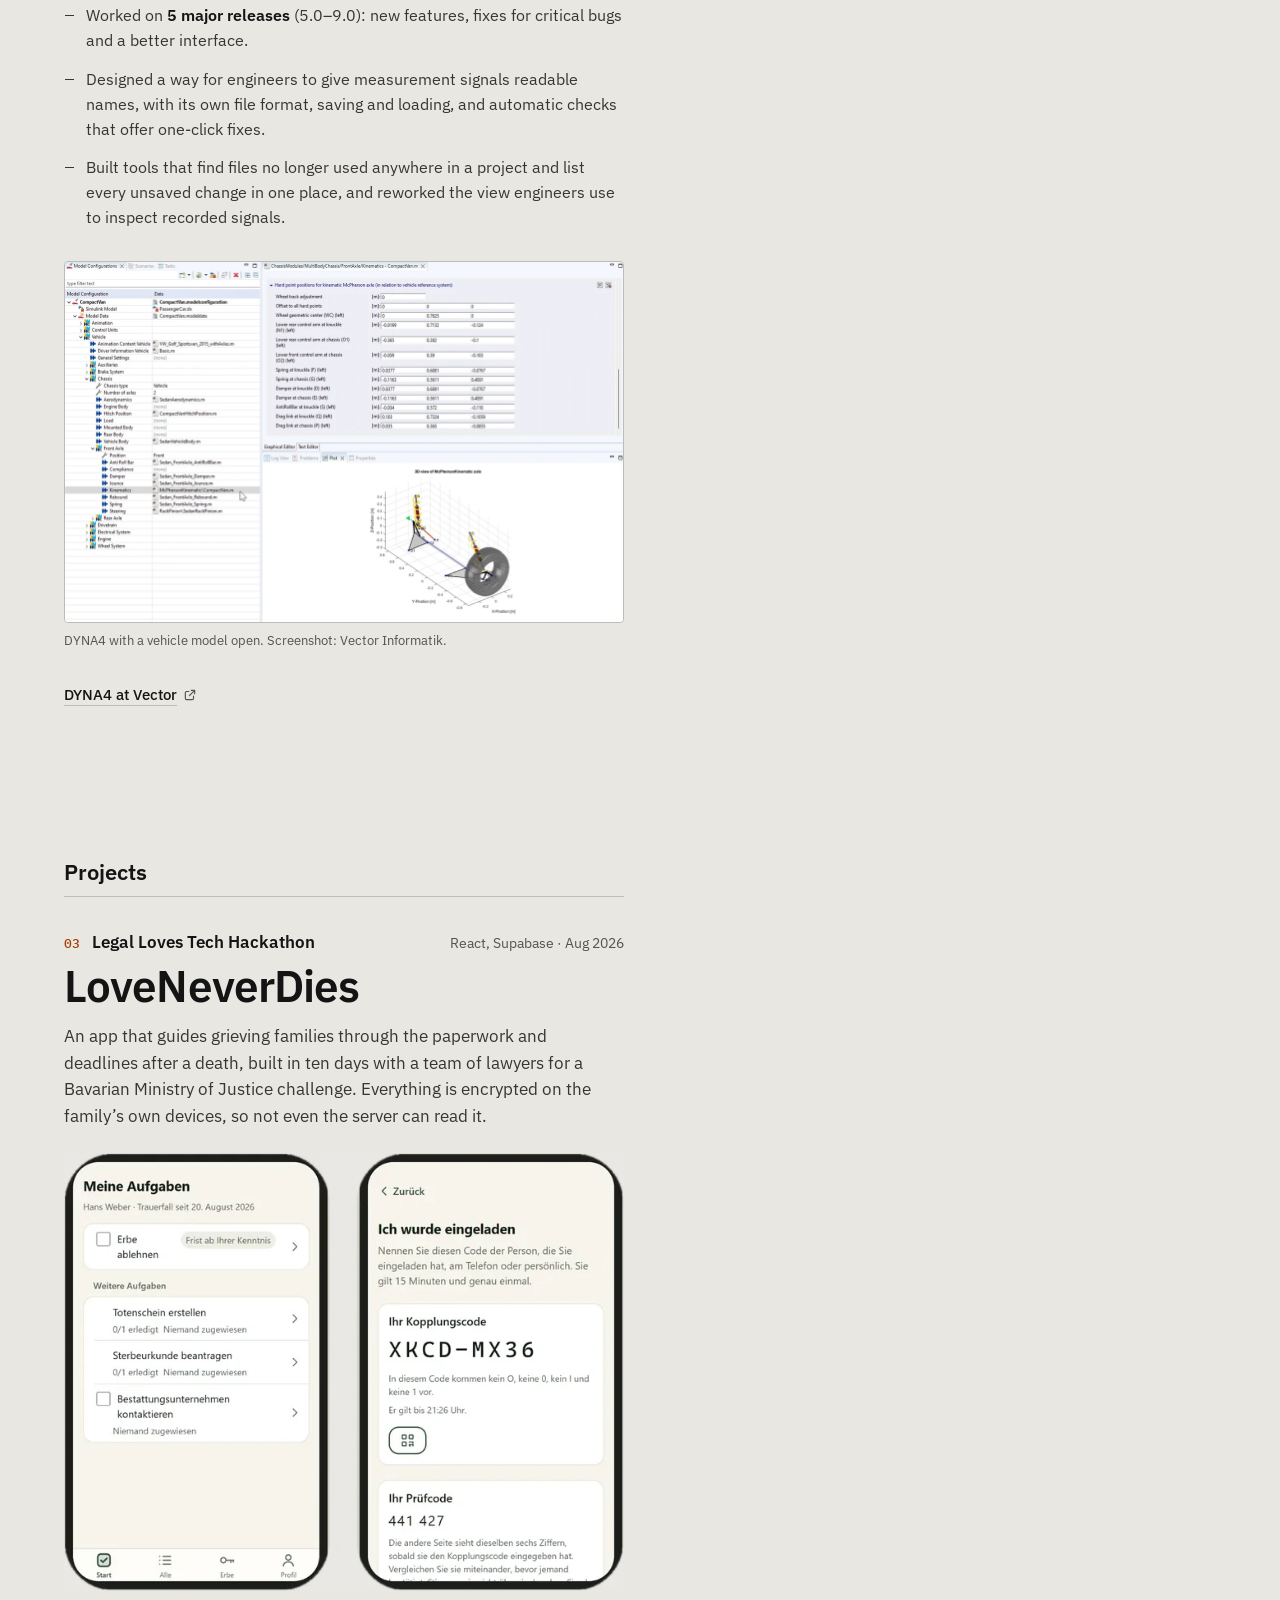
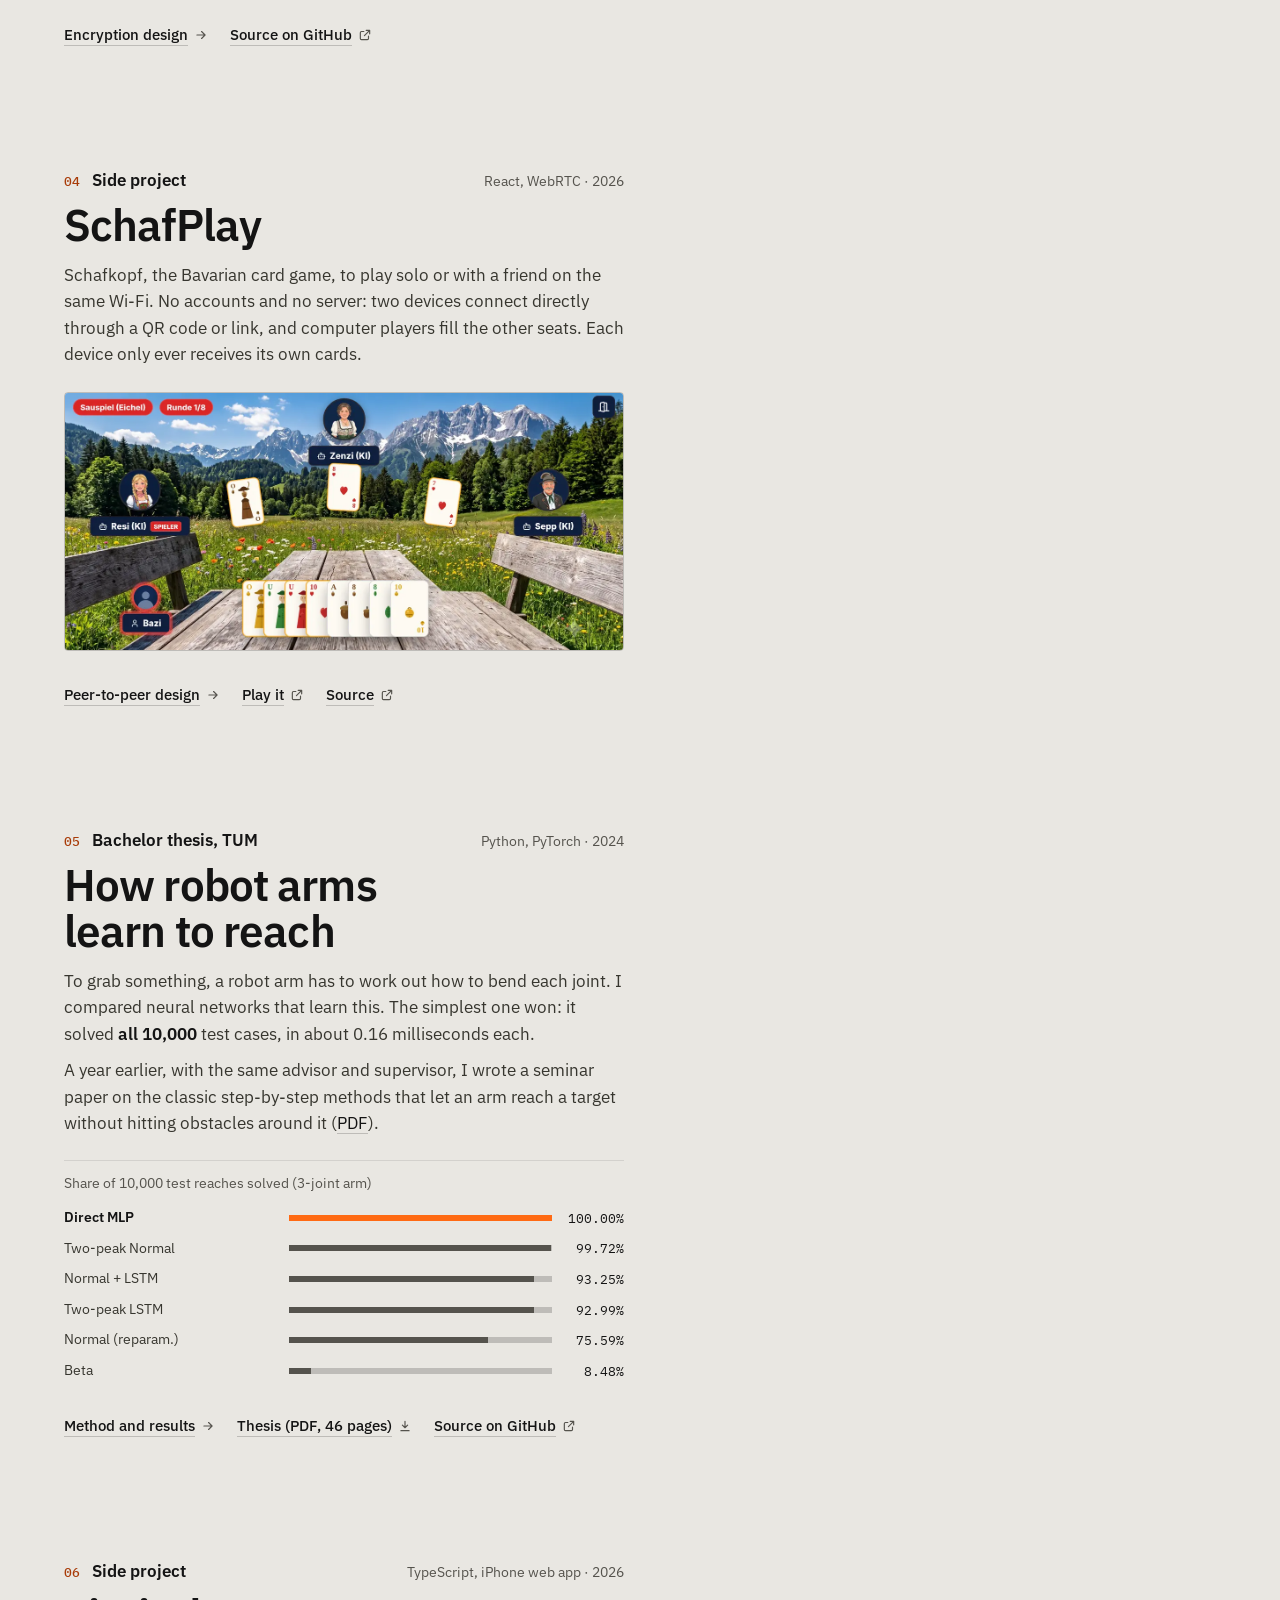
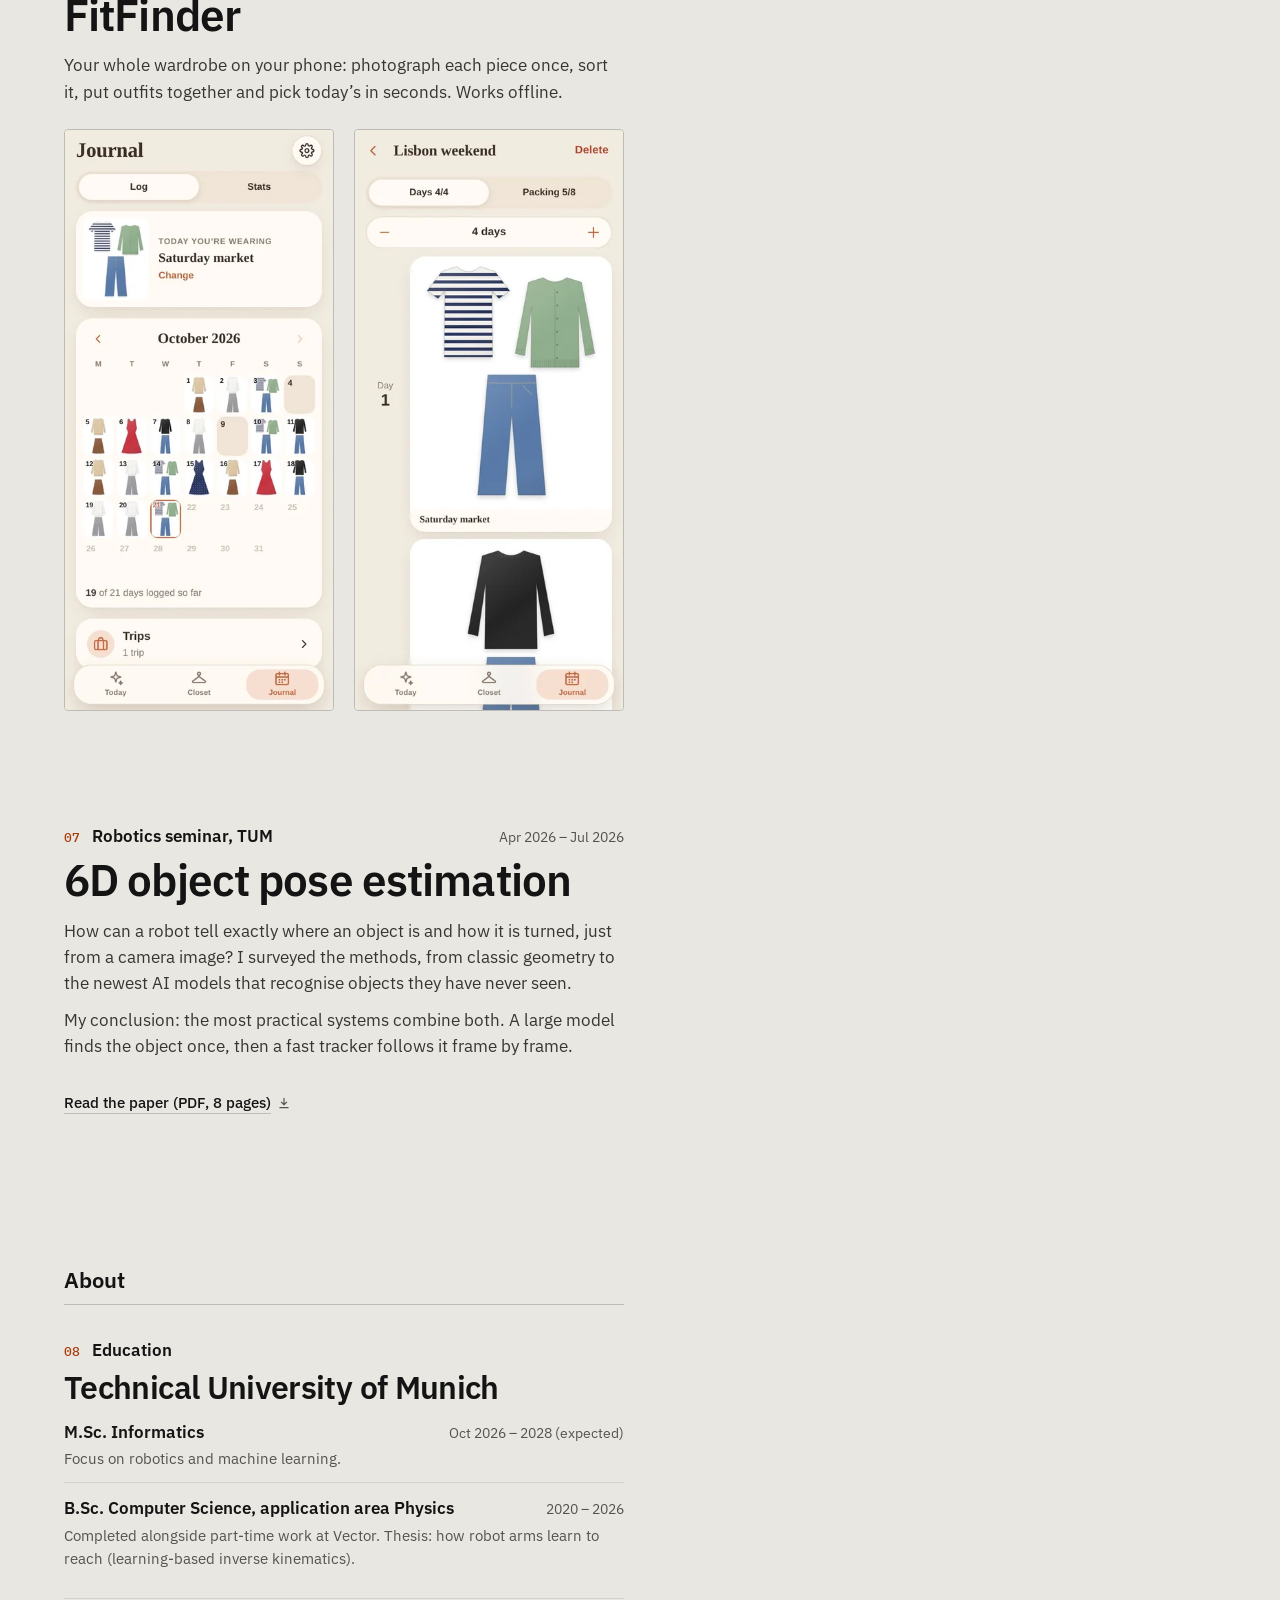
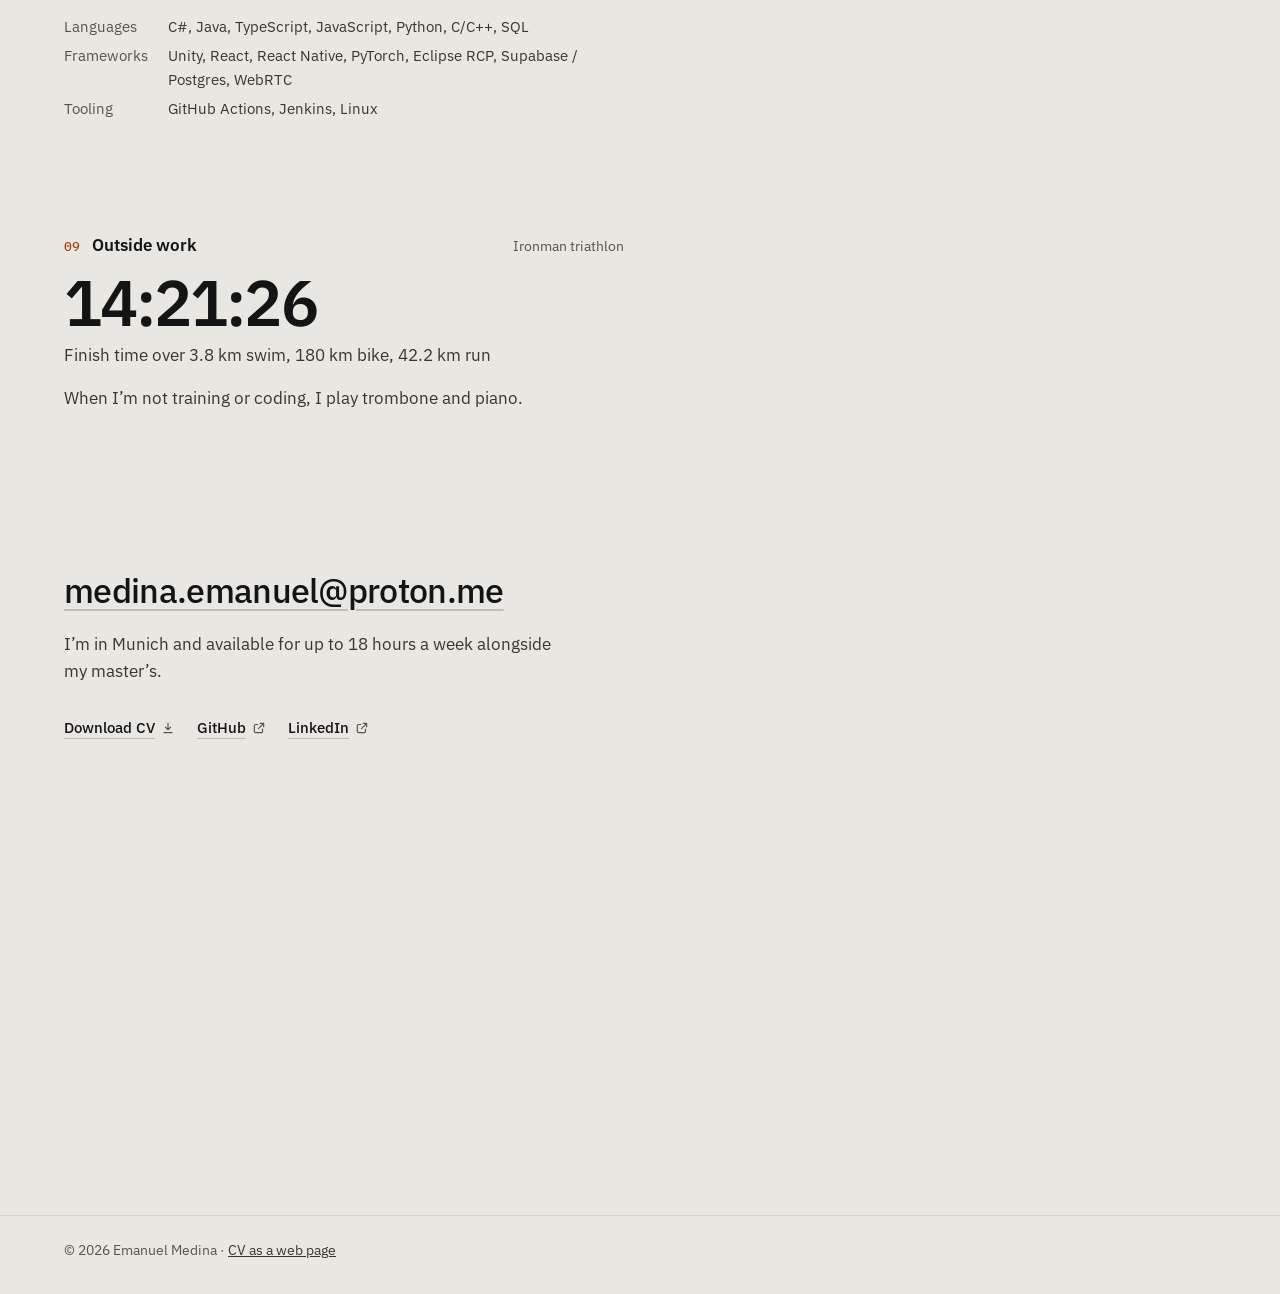
==== commit 1b1052f8: "Redesign: condensed headings, station numbers, real product images - Hero leads with a plain status " ====
--- a/index.html
+++ b/index.html
@@ -26,7 +26,8 @@
 <meta name="twitter:description" content="5+ years as a working student at Vector. M.Sc. Informatics at TUM, graduating 2028. Available up to 18 hours a week.">
 <link rel="icon" href="assets/favicon.svg" type="image/svg+xml">
 <link rel="alternate" type="text/plain" href="llms.txt" title="llms.txt">
-<link rel="preload" href="assets/fonts/Geist-normal-300-800.woff2" as="font" type="font/woff2" crossorigin>
+<link rel="preload" href="assets/fonts/IBMPlexSans-normal-300-700.woff2" as="font" type="font/woff2" crossorigin>
+<link rel="preload" href="assets/fonts/IBMPlexSansCondensed-normal-600.woff2" as="font" type="font/woff2" crossorigin>
 <link rel="modulepreload" href="assets/vendor/three.module.min.js">
 <link rel="stylesheet" href="assets/fonts/fonts.css">
 <link rel="stylesheet" href="styles.css">
@@ -58,6 +59,7 @@
   <symbol id="i-close" viewBox="0 0 24 24" fill="none" stroke="currentColor" stroke-width="2" stroke-linecap="round"><path d="M6 6l12 12M18 6 6 18"/></symbol>
   <symbol id="i-external" viewBox="0 0 24 24" fill="none" stroke="currentColor" stroke-width="2" stroke-linecap="round" stroke-linejoin="round"><path d="M14 4h6v6M20 4l-9 9M18 14v4a2 2 0 0 1-2 2H6a2 2 0 0 1-2-2V8a2 2 0 0 1 2-2h4"/></symbol>
   <symbol id="i-mail" viewBox="0 0 24 24" fill="none" stroke="currentColor" stroke-width="2" stroke-linecap="round" stroke-linejoin="round"><rect x="3" y="5" width="18" height="14" rx="2.5"/><path d="m4 7 8 6 8-6"/></symbol>
+  <symbol id="i-arrow" viewBox="0 0 24 24" fill="none" stroke="currentColor" stroke-width="2" stroke-linecap="round" stroke-linejoin="round"><path d="M5 12h14m-6-6 6 6-6 6"/></symbol>
   <symbol id="i-download" viewBox="0 0 24 24" fill="none" stroke="currentColor" stroke-width="2" stroke-linecap="round" stroke-linejoin="round"><path d="M12 4v11m0 0-4.5-4.5M12 15l4.5-4.5M5 20h14"/></symbol>
   <marker id="arrow" viewBox="0 0 10 10" refX="9" refY="5" markerWidth="7" markerHeight="7" orient="auto-start-reverse"><path class="d-h" d="M0 0 10 5 0 10z"/></marker>
   <marker id="arrow-hl" viewBox="0 0 10 10" refX="9" refY="5" markerWidth="7" markerHeight="7" orient="auto-start-reverse"><path class="d-h hl" d="M0 0 10 5 0 10z"/></marker>
@@ -67,17 +69,16 @@
 <canvas id="stage" aria-hidden="true"></canvas>
 <div class="stage-fallback" aria-hidden="true"></div>
 <div class="tags" id="tags" aria-hidden="true"></div>
-<div class="hud" id="hud" aria-hidden="true"></div>
 
 <header class="site-header">
   <a class="brand" href="#top" aria-label="Emanuel Medina, back to top">
-    <svg viewBox="0 0 64 64" aria-hidden="true"><rect width="64" height="64" rx="14" fill="currentColor"/><path d="M16 50 L28 28 L46 22" fill="none" stroke="#ff6a13" stroke-width="6" stroke-linecap="round" stroke-linejoin="round"/><circle cx="16" cy="50" r="5" fill="none" stroke="#ff6a13" stroke-width="4"/><circle cx="46" cy="22" r="4" fill="#ff6a13"/></svg>
+    <svg viewBox="0 0 64 64" aria-hidden="true"><path d="M14 52 L28 26 L50 18" fill="none" stroke="#ff6a13" stroke-width="7" stroke-linecap="round" stroke-linejoin="round"/><circle cx="14" cy="52" r="6" fill="currentColor"/><circle cx="28" cy="26" r="5" fill="currentColor"/></svg>
     <span>Emanuel <span class="full">Medina</span></span>
   </a>
   <nav class="nav" aria-label="Primary">
     <a href="#vscenecreator">Experience</a>
     <a href="#loveneverdies">Projects</a>
-    <a href="#education">Education</a>
+    <a href="#education">About</a>
     <a href="#contact">Contact</a>
   </nav>
   <div class="header-actions">
@@ -85,12 +86,7 @@
       <svg class="sun" viewBox="0 0 24 24" fill="none" stroke="currentColor" stroke-width="2" stroke-linecap="round" aria-hidden="true"><circle cx="12" cy="12" r="4.2"/><path d="M12 2.5v2.2M12 19.3v2.2M4.6 4.6l1.6 1.6M17.8 17.8l1.6 1.6M2.5 12h2.2M19.3 12h2.2M4.6 19.4l1.6-1.6M17.8 6.2l1.6-1.6"/></svg>
       <svg class="moon" viewBox="0 0 24 24" fill="none" stroke="currentColor" stroke-width="2" stroke-linecap="round" stroke-linejoin="round" aria-hidden="true"><path d="M20.5 14.2A8.5 8.5 0 0 1 9.8 3.5a8.5 8.5 0 1 0 10.7 10.7z"/></svg>
     </button>
-    <a class="btn btn-sm btn-cv" href="cv/Emanuel-Medina-CV.pdf" download aria-label="Download CV (PDF)">
-      <svg aria-hidden="true"><use href="#i-download"/></svg><span>CV</span>
-    </a>
-    <a class="btn btn-sm btn-primary btn-mail" href="mailto:medina.emanuel@proton.me" aria-label="Email me">
-      <svg aria-hidden="true"><use href="#i-mail"/></svg><span>Email</span>
-    </a>
+    <a class="lnk hdr-cv" href="cv/Emanuel-Medina-CV.pdf" download aria-label="Download CV (PDF)"><svg aria-hidden="true"><use href="#i-download"/></svg><span>CV</span></a>
     <button class="icon-btn menu-btn" type="button" aria-label="Open menu" aria-expanded="false" aria-controls="menu">
       <svg class="burger" viewBox="0 0 24 24" fill="none" stroke="currentColor" stroke-width="2" stroke-linecap="round" aria-hidden="true"><path d="M4 7h16M4 12h16M4 17h16"/></svg>
       <svg class="x" aria-hidden="true"><use href="#i-close"/></svg>
@@ -99,241 +95,183 @@
 </header>
 
 <nav class="menu" id="menu" aria-label="Sections" hidden>
-  <p>Intro</p><a href="#top">Overview</a><a href="#glance">At a glance</a>
-  <p>Experience</p><a href="#vscenecreator">VSceneCreator</a><a href="#dyna4">DYNA4</a>
-  <p>Projects</p><a href="#loveneverdies">LoveNeverDies</a><a href="#schafplay">SchafPlay</a><a href="#thesis">B.Sc. thesis</a><a href="#fitfinder">FitFinder</a><a href="#pose">6D pose seminar</a>
-  <p>About</p><a href="#education">Education</a><a href="#off-the-clock">Off the clock</a><a href="#contact">Contact</a>
+  <p>Experience</p><a href="#vscenecreator"><i class="st">01</i>VSceneCreator</a><a href="#dyna4"><i class="st">02</i>DYNA4</a>
+  <p>Projects</p><a href="#loveneverdies"><i class="st">03</i>LoveNeverDies</a><a href="#schafplay"><i class="st">04</i>SchafPlay</a><a href="#thesis"><i class="st">05</i>Bachelor thesis</a><a href="#fitfinder"><i class="st">06</i>FitFinder</a><a href="#pose"><i class="st">07</i>6D pose estimation</a>
+  <p>About</p><a href="#education"><i class="st">08</i>Education</a><a href="#off-the-clock"><i class="st">09</i>Ironman</a><a href="#contact"><i class="st">→</i>Contact</a>
+  <a class="btn btn-primary" href="cv/Emanuel-Medina-CV.pdf" download>Download CV (PDF)</a>
 </nav>
 
-<nav class="rail" id="rail" aria-label="Section index">
-  <ol>
-    <li class="grp" aria-hidden="true">Intro</li>
-    <li><a href="#top"><span>Overview</span></a></li>
-    <li><a href="#glance"><span>At a glance</span></a></li>
-    <li class="grp" aria-hidden="true">Experience</li>
-    <li><a href="#vscenecreator"><span>VSceneCreator</span></a></li>
-    <li><a href="#dyna4"><span>DYNA4</span></a></li>
-    <li class="grp" aria-hidden="true">Projects</li>
-    <li><a href="#loveneverdies"><span>LoveNeverDies</span></a></li>
-    <li><a href="#schafplay"><span>SchafPlay</span></a></li>
-    <li><a href="#thesis"><span>B.Sc. thesis</span></a></li>
-    <li><a href="#fitfinder"><span>FitFinder</span></a></li>
-    <li><a href="#pose"><span>6D pose seminar</span></a></li>
-    <li class="grp" aria-hidden="true">About</li>
-    <li><a href="#education"><span>Education</span></a></li>
-    <li><a href="#off-the-clock"><span>Off the clock</span></a></li>
-    <li><a href="#contact"><span>Contact</span></a></li>
-  </ol>
-</nav>
 
 <main id="main">
   <div class="col">
 
     <section class="sec hero tall" id="top" aria-labelledby="hero-title">
       <div class="card">
-        <p class="status"><i aria-hidden="true"></i><span>Working student at Vector</span><span>M.Sc. Informatics at TUM</span><span>Munich, up to 18 h/week</span></p>
-        <h1 id="hero-title">Emanuel<br>Medina<span aria-hidden="true">.</span></h1>
-        <p class="pitch">Software engineer building simulation tools for the automotive industry. For <b>over five years at Vector</b>, I’ve shipped features in software carmakers use to test driving functions before they reach the road. At TUM I focus on <b>robotics and machine learning</b>, and I build my own apps end to end.</p>
+        <p class="status">Emanuel Medina · Software engineer · M.Sc. TUM · up to 18&nbsp;h/week</p>
+        <h1 id="hero-title">I build driving&#8209;simulation software at Vector.</h1>
+        <p class="pitch">Five years on DYNA4, the simulator carmakers use to test cars on virtual roads, and now on its new 3D road editor, VSceneCreator. Alongside, I’m studying for an M.Sc. in Informatics at TUM, focused on robotics and machine learning.</p>
         <div class="ctas">
-          <a class="btn btn-primary" href="mailto:medina.emanuel@proton.me">
-            <svg viewBox="0 0 24 24" fill="none" stroke="currentColor" stroke-width="2" stroke-linecap="round" stroke-linejoin="round" aria-hidden="true"><rect x="3" y="5" width="18" height="14" rx="2.5"/><path d="m4 7 8 6 8-6"/></svg>Email me</a>
-          <a class="btn" href="cv/Emanuel-Medina-CV.pdf" download>
-            <svg aria-hidden="true"><use href="#i-download"/></svg>Download CV</a>
-          <a class="btn" href="https://github.com/EmanuelMedinaAraujo" rel="me noopener" target="_blank">GitHub<svg aria-hidden="true"><use href="#i-external"/></svg><span class="sr-only"> (opens in a new tab)</span></a>
-          <a class="btn" href="https://linkedin.com/in/Emanuel-Medina-Araujo" rel="me noopener" target="_blank">LinkedIn<svg aria-hidden="true"><use href="#i-external"/></svg><span class="sr-only"> (opens in a new tab)</span></a>
-        </div>
-      </div>
-    </section>
-
-    <section class="sec" id="glance" aria-labelledby="glance-title">
-      <div class="card">
-        <p class="kicker"><span class="n">00</span> At a glance</p>
-        <h2 id="glance-title">The short version</h2>
-        <div class="stats">
-          <div><b>5+ yrs</b><span>software engineer at Vector, alongside university</span></div>
-          <div><b>5</b><span>major releases of a driving simulator I worked on</span></div>
-          <div><b>10 days</b><span>to build an encrypted app with a team of lawyers, at a hackathon</span></div>
-          <div><b>2028</b><span>expected M.Sc. graduation at TUM</span></div>
-        </div>
-        <p class="index-group">Experience</p>
-        <ul class="index-list">
-          <li><a href="#vscenecreator"><b>VSceneCreator</b><span class="y">2024 – now</span><span class="d">3D editor for the roads driving simulations run on</span></a></li>
-          <li><a href="#dyna4"><b>DYNA4</b><span class="y">2021 – 2024</span><span class="d">Simulator for testing driving functions on a virtual road</span></a></li>
-        </ul>
-        <p class="index-group">Projects</p>
-        <ul class="index-list">
-          <li><a href="#loveneverdies"><b>LoveNeverDies</b><span class="y">2026</span><span class="d">Encrypted helper for families after a death</span></a></li>
-          <li><a href="#schafplay"><b>SchafPlay</b><span class="y">2026</span><span class="d">Bavarian card game that needs no server</span></a></li>
-          <li><a href="#thesis"><b>How robot arms learn to reach</b><span class="y">2024</span><span class="d">Bachelor thesis · machine learning</span></a></li>
-          <li><a href="#fitfinder"><b>FitFinder</b><span class="d">Wardrobe organizer for the iPhone</span></a></li>
-          <li><a href="#pose"><b>6D object pose estimation</b><span class="y">2026</span><span class="d">Robotics seminar paper</span></a></li>
-          <li><a href="#thesis"><b>Reaching around obstacles</b><span class="y">2023</span><span class="d">Seminar paper · inverse kinematics</span></a></li>
-        </ul>
-      </div>
-    </section>
-
-    <section class="sec" id="vscenecreator" aria-labelledby="vsc-title">
-      <div class="card">
-        <p class="kicker"><span class="n">01</span> Experience · Vector Informatik · Nov 2024 – now</p>
+          <a class="btn btn-primary" href="mailto:medina.emanuel@proton.me">Email me</a>
+          <span class="ext">
+            <a class="lnk" href="cv/Emanuel-Medina-CV.pdf" download>Download CV<svg aria-hidden="true"><use href="#i-download"/></svg></a>
+            <a class="lnk" href="https://github.com/EmanuelMedinaAraujo" rel="me noopener" target="_blank">GitHub<svg aria-hidden="true"><use href="#i-external"/></svg><span class="sr-only"> (opens in a new tab)</span></a>
+            <a class="lnk" href="https://linkedin.com/in/Emanuel-Medina-Araujo" rel="me noopener" target="_blank">LinkedIn<svg aria-hidden="true"><use href="#i-external"/></svg><span class="sr-only"> (opens in a new tab)</span></a>
+          </span>
+        </div>
+      </div>
+    </section>
+
+
+    <section class="sec grp" data-group="Experience" id="vscenecreator" aria-labelledby="vsc-title">
+      <div class="card">
+        <p class="kicker"><span><i class="st">01</i><b>Vector Informatik</b></span><span class="when">Unity, C# · Nov 2024 – now</span></p>
         <h2 id="vsc-title">VSceneCreator</h2>
-        <p class="sub">Working Student Software Engineer · Unity / C# / OpenDRIVE</p>
         <p>A 3D editor for building the roads and junctions that driving simulations run on.</p>
         <ul class="bullets">
           <li>Made switching a scene into edit mode <span class="num">up to 70% faster</span> by loading only the objects that are visible or actually needed.</li>
-          <li>Designed <b>Explore Mode</b>, a read-only way to look around a road scene. It now serves as a preview for licensed users and a friendlier first experience for free users.</li>
-          <li><b>Shipped alpha versions 0.1 → 0.4</b> together with Product Management, including <span class="num">10% faster</span> file loading and a progress bar instead of a frozen screen.</li>
+          <li>Designed Explore Mode, a read-only way to look around a road scene. It now serves as a preview for licensed users and a friendlier first experience for free users.</li>
+          <li>Shipped alpha versions 0.1–0.4 together with Product Management, including <span class="num">10% faster</span> file loading and a progress bar instead of a frozen screen.</li>
         </ul>
         <div class="links">
-          <a class="btn btn-sm" href="https://www.vector.com/en/product/dyna4/dyna4-releases/" target="_blank" rel="noopener">Announced by Vector (DYNA4 Release 10)<svg aria-hidden="true"><use href="#i-external"/></svg><span class="sr-only"> (opens in a new tab)</span></a>
+          <a class="lnk" href="https://www.vector.com/en/product/dyna4/dyna4-releases/" target="_blank" rel="noopener">Announced by Vector (DYNA4 Release 10)<svg aria-hidden="true"><use href="#i-external"/></svg><span class="sr-only"> (opens in a new tab)</span></a>
         </div>
       </div>
     </section>
 
     <section class="sec" id="dyna4" aria-labelledby="dyna-title">
       <div class="card">
-        <p class="kicker"><span class="n">02</span> Experience · Vector Informatik · Mar 2021 – Oct 2024</p>
+        <p class="kicker"><span><i class="st">02</i><b>Vector Informatik</b></span><span class="when">Java, Eclipse RCP · Mar 2021 – Oct 2024</span></p>
         <h2 id="dyna-title">DYNA4</h2>
-        <p class="sub">Working Student Software Engineer · Java / Eclipse RCP / JUnit / Jenkins</p>
         <p>A simulator carmakers use to test driving functions on a virtual road before testing on a real one.</p>
         <ul class="bullets">
-          <li>Worked on <span class="num">5 major releases</span> (5.0 → 9.0): new features, fixes for critical bugs and a better interface.</li>
-          <li><b>Designed a way for engineers to give measurement signals readable names</b>, with its own file format, saving and loading, and automatic checks that offer one-click fixes.</li>
+          <li>Worked on <span class="num">5 major releases</span> (5.0–9.0): new features, fixes for critical bugs and a better interface.</li>
+          <li>Designed a way for engineers to give measurement signals readable names, with its own file format, saving and loading, and automatic checks that offer one-click fixes.</li>
           <li>Built tools that find files no longer used anywhere in a project and list every unsaved change in one place, and reworked the view engineers use to inspect recorded signals.</li>
         </ul>
-        <div class="links">
-          <a class="btn btn-sm" href="https://www.vector.com/en/product/dyna4/" target="_blank" rel="noopener">DYNA4 at Vector<svg aria-hidden="true"><use href="#i-external"/></svg><span class="sr-only"> (opens in a new tab)</span></a>
-        </div>
-      </div>
-    </section>
-
-    <section class="sec" id="loveneverdies" aria-labelledby="lnd-title">
-      <div class="card">
-        <p class="kicker"><span class="n">03</span> Project · Aug 2026 · Legal Loves Tech Hackathon</p>
+        <figure class="shot app">
+          <img src="assets/dyna4-kinematics.webp" width="1120" height="722" loading="lazy" decoding="async" alt="DYNA4 with a vehicle model open: the model tree, a table of front-axle suspension hard points and a 3D plot of the McPherson axle.">
+          <figcaption>DYNA4 with a vehicle model open. Screenshot: Vector Informatik.</figcaption>
+        </figure>
+        <div class="links">
+          <a class="lnk" href="https://www.vector.com/en/product/dyna4/" target="_blank" rel="noopener">DYNA4 at Vector<svg aria-hidden="true"><use href="#i-external"/></svg><span class="sr-only"> (opens in a new tab)</span></a>
+        </div>
+      </div>
+    </section>
+
+    <section class="sec grp" data-group="Projects" id="loveneverdies" aria-labelledby="lnd-title">
+      <div class="card">
+        <p class="kicker"><span><i class="st">03</i><b>Legal Loves Tech Hackathon</b></span><span class="when">React, Supabase · Aug 2026</span></p>
         <h2 id="lnd-title">LoveNeverDies</h2>
-        <p class="sub">Bavarian Ministry of Justice challenge · React / TypeScript / Supabase / post-quantum encryption</p>
-        <p>An app that guides grieving families through the paperwork and deadlines after a death. Built in <b>ten days with a team of lawyers</b>. Everything is encrypted on the family’s own devices, so <b>not even the server can read it</b>.</p>
+        <p>An app that guides grieving families through the paperwork and deadlines after a death, built in ten days with a team of lawyers for a Bavarian Ministry of Justice challenge. Everything is encrypted on the family’s own devices, so not even the server can read it.</p>
         <figure class="shot">
-          <img class="img-light" src="assets/loveneverdies-hero.webp" width="1540" height="643" loading="lazy" decoding="async" alt="Four LoveNeverDies phone screens: task list, inheritance questionnaire, a private task with a deadline and probate-court lookup, and a pairing code.">
-          <img class="img-dark" src="assets/loveneverdies-hero-dark.webp" width="1540" height="643" loading="lazy" decoding="async" alt="">
+          <img class="img-light" src="assets/loveneverdies-pair.webp" width="682" height="534" loading="lazy" decoding="async" alt="Two LoveNeverDies phone screens: the family's task list, and the pairing code for adding a relative's device.">
+          <img class="img-dark" src="assets/loveneverdies-pair-dark.webp" width="682" height="534" loading="lazy" decoding="async" alt="">
         </figure>
         <div class="links">
-          <a class="btn btn-sm btn-primary" href="#deep-loveneverdies" data-deep="deep-loveneverdies">Deep dive</a>
-          <a class="btn btn-sm" href="https://github.com/EmanuelMedinaAraujo/LoveNeverDies" rel="noopener" target="_blank">Source on GitHub<svg aria-hidden="true"><use href="#i-external"/></svg><span class="sr-only"> (opens in a new tab)</span></a>
+          <a class="lnk" href="#deep-loveneverdies" data-deep="deep-loveneverdies">Encryption design<svg aria-hidden="true"><use href="#i-arrow"/></svg></a>
+          <a class="lnk" href="https://github.com/EmanuelMedinaAraujo/LoveNeverDies" rel="noopener" target="_blank">Source on GitHub<svg aria-hidden="true"><use href="#i-external"/></svg><span class="sr-only"> (opens in a new tab)</span></a>
         </div>
       </div>
     </section>
 
     <section class="sec" id="schafplay" aria-labelledby="sp-title">
       <div class="card">
-        <p class="kicker"><span class="n">04</span> Project · 2026 · Live v1.0.0</p>
+        <p class="kicker"><span><i class="st">04</i><b>Side project</b></span><span class="when">React, WebRTC · 2026</span></p>
         <h2 id="sp-title">SchafPlay</h2>
-        <p class="sub">React / TypeScript / WebRTC · offline app (PWA)</p>
-        <p>Schafkopf, the Bavarian card game, to play solo or with a friend on the same Wi-Fi. <b>No accounts and no server</b>: two devices connect directly through a QR code or link, and computer players fill the other seats. Each device only ever receives its own cards, so <b>nobody can peek</b>.</p>
-        <figure class="shot">
+        <p>Schafkopf, the Bavarian card game, to play solo or with a friend on the same Wi-Fi. No accounts and no server: two devices connect directly through a QR code or link, and computer players fill the other seats. Each device only ever receives its own cards.</p>
+        <figure class="shot framed">
           <img src="assets/schafplay-table.webp" width="1266" height="585" loading="lazy" decoding="async" alt="A SchafPlay round in progress: three computer players around a wooden table in an Alpine meadow have played their cards, and the player's hand of eight cards is fanned out at the bottom.">
         </figure>
         <div class="links">
-          <a class="btn btn-sm btn-primary" href="#deep-schafplay" data-deep="deep-schafplay">Deep dive</a>
-          <a class="btn btn-sm" href="https://emanuelmedinaaraujo.github.io/SchafPlay/" rel="noopener" target="_blank">Play it<svg aria-hidden="true"><use href="#i-external"/></svg><span class="sr-only"> (opens in a new tab)</span></a>
-          <a class="btn btn-sm" href="https://github.com/EmanuelMedinaAraujo/SchafPlay" rel="noopener" target="_blank">Source<svg aria-hidden="true"><use href="#i-external"/></svg><span class="sr-only"> (opens in a new tab)</span></a>
+          <a class="lnk" href="#deep-schafplay" data-deep="deep-schafplay">Peer-to-peer design<svg aria-hidden="true"><use href="#i-arrow"/></svg></a>
+          <a class="lnk" href="https://emanuelmedinaaraujo.github.io/SchafPlay/" rel="noopener" target="_blank">Play it<svg aria-hidden="true"><use href="#i-external"/></svg><span class="sr-only"> (opens in a new tab)</span></a>
+          <a class="lnk" href="https://github.com/EmanuelMedinaAraujo/SchafPlay" rel="noopener" target="_blank">Source<svg aria-hidden="true"><use href="#i-external"/></svg><span class="sr-only"> (opens in a new tab)</span></a>
         </div>
       </div>
     </section>
 
     <section class="sec" id="thesis" aria-labelledby="ik-title">
       <div class="card">
-        <p class="kicker"><span class="n">05</span> Bachelor thesis · TUM · 2024</p>
+        <p class="kicker"><span><i class="st">05</i><b>Bachelor thesis, TUM</b></span><span class="when">Python, PyTorch · 2024</span></p>
         <h2 id="ik-title">How robot arms learn to reach</h2>
-        <p class="sub">Learning-Based Inverse Kinematics · Python / PyTorch</p>
-        <p>To grab something, a robot arm has to work out how to bend each joint. I compared neural networks that learn this. <b>The simplest one won</b>: it solved <span class="num">all 10,000</span> test cases, in about 0.16 milliseconds each.</p>
-        <p>A year earlier, with the same advisor and supervisor, I wrote a seminar paper on the classic step-by-step methods that let an arm reach a target <b>without hitting obstacles</b> around it.</p>
+        <p>To grab something, a robot arm has to work out how to bend each joint. I compared neural networks that learn this. The simplest one won: it solved <span class="num">all 10,000</span> test cases, in about 0.16 milliseconds each.</p>
+        <p>A year earlier, with the same advisor and supervisor, I wrote a seminar paper on the classic step-by-step methods that let an arm reach a target without hitting obstacles around it (<a class="inl" href="papers/numerical-inverse-kinematics.pdf">PDF</a>).</p>
         <figure class="chart">
           <figcaption>Share of 10,000 test reaches solved (3-joint arm)</figcaption>
           <ul class="bars">
-            <li class="best"><span>Simple network (MLP)</span><span class="track"><span class="fill" style="--v:100%"></span></span><span class="v">100.0</span></li>
-            <li><span>Two-peak Normal</span><span class="track"><span class="fill" style="--v:99.72%"></span></span><span class="v">99.72</span></li>
-            <li><span>Normal + LSTM</span><span class="track"><span class="fill" style="--v:93.25%"></span></span><span class="v">93.25</span></li>
-            <li><span>Two-peak LSTM</span><span class="track"><span class="fill" style="--v:92.99%"></span></span><span class="v">92.99</span></li>
-            <li><span>Normal (reparam.)</span><span class="track"><span class="fill" style="--v:75.59%"></span></span><span class="v">75.59</span></li>
-            <li><span>Beta</span><span class="track"><span class="fill" style="--v:8.48%"></span></span><span class="v">8.48</span></li>
+            <li class="best"><span>Direct MLP</span><span class="track"><span class="fill" style="--v:100%"></span></span><span class="v">100.00%</span></li>
+            <li><span>Two-peak Normal</span><span class="track"><span class="fill" style="--v:99.72%"></span></span><span class="v">99.72%</span></li>
+            <li><span>Normal + LSTM</span><span class="track"><span class="fill" style="--v:93.25%"></span></span><span class="v">93.25%</span></li>
+            <li><span>Two-peak LSTM</span><span class="track"><span class="fill" style="--v:92.99%"></span></span><span class="v">92.99%</span></li>
+            <li><span>Normal (reparam.)</span><span class="track"><span class="fill" style="--v:75.59%"></span></span><span class="v">75.59%</span></li>
+            <li><span>Beta</span><span class="track"><span class="fill" style="--v:8.48%"></span></span><span class="v">8.48%</span></li>
           </ul>
         </figure>
         <div class="links">
-          <a class="btn btn-sm btn-primary" href="#deep-thesis" data-deep="deep-thesis">Deep dive</a>
-          <a class="btn btn-sm" href="papers/learning-based-inverse-kinematics.pdf">Read the thesis (PDF, 46 pages)</a>
-          <a class="btn btn-sm" href="https://github.com/EmanuelMedinaAraujo/BachelorThesis" rel="noopener" target="_blank">Source on GitHub<svg aria-hidden="true"><use href="#i-external"/></svg><span class="sr-only"> (opens in a new tab)</span></a>
-          <a class="btn btn-sm" href="papers/numerical-inverse-kinematics.pdf">2023 seminar paper (PDF)</a>
+          <a class="lnk" href="#deep-thesis" data-deep="deep-thesis">Method and results<svg aria-hidden="true"><use href="#i-arrow"/></svg></a>
+          <a class="lnk" href="papers/learning-based-inverse-kinematics.pdf">Thesis (PDF, 46 pages)<svg aria-hidden="true"><use href="#i-download"/></svg></a>
+          <a class="lnk" href="https://github.com/EmanuelMedinaAraujo/BachelorThesis" rel="noopener" target="_blank">Source on GitHub<svg aria-hidden="true"><use href="#i-external"/></svg><span class="sr-only"> (opens in a new tab)</span></a>
         </div>
       </div>
     </section>
 
     <section class="sec" id="fitfinder" aria-labelledby="ff-title">
       <div class="card">
-        <figure class="shot phone inline">
-          <img class="img-light" src="assets/fitfinder-today-light.webp" width="390" height="844" loading="lazy" decoding="async" alt="FitFinder Today screen with a greeting, today’s weather and saved outfits that are wearable now.">
-          <img class="img-dark" src="assets/fitfinder-today-dark.webp" width="390" height="844" loading="lazy" decoding="async" alt="">
+        <p class="kicker"><span><i class="st">06</i><b>Side project</b></span><span class="when">TypeScript, iPhone web app · 2026</span></p>
+        <h2 id="ff-title">FitFinder</h2>
+        <p>Your whole wardrobe on your phone: photograph each piece once, sort it, put outfits together and pick today’s in seconds. Works offline.</p>
+        <figure class="screens">
+          <span><img class="img-light" src="assets/fitfinder-journal-light.webp" width="390" height="844" loading="lazy" decoding="async" alt="FitFinder journal: what you wore each day of the month on a calendar."><img class="img-dark" src="assets/fitfinder-journal-dark.webp" width="390" height="844" loading="lazy" decoding="async" alt=""></span>
+          <span><img class="img-light" src="assets/fitfinder-trip-light.webp" width="390" height="844" loading="lazy" decoding="async" alt="FitFinder trip planner: outfits for a four-day weekend in Lisbon."><img class="img-dark" src="assets/fitfinder-trip-dark.webp" width="390" height="844" loading="lazy" decoding="async" alt=""></span>
         </figure>
-        <p class="kicker"><span class="n">06</span> Side project</p>
-        <h2 id="ff-title">FitFinder</h2>
-        <p class="sub">Wardrobe organizer · iPhone web app</p>
-        <p>Your whole wardrobe on your phone: photograph each piece once, sort it, put outfits together and pick <b>today’s</b> in seconds. Works offline.</p>
-        <ul class="tagrow" aria-label="Technologies"><li>TypeScript</li><li>Vite</li><li>Offline-first</li></ul>
       </div>
     </section>
 
     <section class="sec" id="pose" aria-labelledby="pose-title">
       <div class="card">
-        <p class="kicker"><span class="n">07</span> Research · Robotics seminar · Apr – Jul 2026</p>
+        <p class="kicker"><span><i class="st">07</i><b>Robotics seminar, TUM</b></span><span class="when">Apr 2026 – Jul 2026</span></p>
         <h2 id="pose-title">6D object pose estimation</h2>
-        <p class="sub">Seminar paper in IEEE format · TUM</p>
         <p>How can a robot tell exactly where an object is and how it is turned, just from a camera image? I surveyed the methods, from classic geometry to the newest AI models that recognise objects they have never seen.</p>
         <p>My conclusion: the most practical systems combine both. A large model finds the object once, then a fast tracker follows it frame by frame.</p>
-        <ul class="tagrow" aria-label="Topics"><li>Robotics</li><li>Computer vision</li><li>Foundation models</li></ul>
-        <div class="links">
-          <a class="btn btn-sm btn-primary" href="papers/6d-object-pose-estimation.pdf">Read the paper (PDF, 8 pages)</a>
-        </div>
-      </div>
-    </section>
-
-    <section class="sec" id="education" aria-labelledby="edu-title">
-      <div class="card">
-        <p class="kicker"><span class="n">08</span> Education</p>
+        <div class="links">
+          <a class="lnk" href="papers/6d-object-pose-estimation.pdf">Read the paper (PDF, 8 pages)<svg aria-hidden="true"><use href="#i-download"/></svg></a>
+        </div>
+      </div>
+    </section>
+
+    <section class="sec grp" data-group="About" id="education" aria-labelledby="edu-title">
+      <div class="card">
+        <p class="kicker"><span><i class="st">08</i><b>Education</b></span></p>
         <h2 id="edu-title">Technical University of Munich</h2>
         <ul class="edu">
-          <li><b>M.Sc. Informatics</b><span class="y">Oct 2026 – 2028 (expected)</span><span>Technical University of Munich</span></li>
+          <li><b>M.Sc. Informatics</b><span class="y">Oct 2026 – 2028 (expected)</span><span>Focus on robotics and machine learning.</span></li>
           <li><b>B.Sc. Computer Science, application area Physics</b><span class="y">2020 – 2026</span><span>Completed alongside part-time work at Vector. Thesis: how robot arms learn to reach (learning-based inverse kinematics).</span></li>
         </ul>
-        <ul class="tagrow" aria-label="All skills">
-          <li>C#</li><li>Java</li><li>TypeScript</li><li>JavaScript</li><li>Python</li><li>C/C++</li><li>SQL</li><li>Unity</li><li>React</li><li>React Native</li><li>PyTorch</li><li>Eclipse RCP</li><li>Supabase / Postgres</li><li>WebRTC</li><li>GitHub Actions</li><li>Jenkins</li><li>Linux</li>
-        </ul>
+        <dl class="skills">
+          <dt>Languages</dt><dd>C#, Java, TypeScript, JavaScript, Python, C/C++, SQL</dd>
+          <dt>Frameworks</dt><dd>Unity, React, React Native, PyTorch, Eclipse RCP, Supabase / Postgres, WebRTC</dd>
+          <dt>Tooling</dt><dd>GitHub Actions, Jenkins, Linux</dd>
+        </dl>
       </div>
     </section>
 
     <section class="sec" id="off-the-clock" aria-labelledby="off-title">
       <div class="card">
-        <p class="kicker"><span class="n">09</span> Off the clock</p>
-        <h2 id="off-title">Ironman finisher</h2>
-        <p class="finish" aria-label="Finish time 14 hours 21 minutes 26 seconds">14:21:26</p>
-        <div class="splits">
-          <div><span>Swim</span><b>3.8 km</b></div>
-          <div><span>Bike</span><b>180 km</b></div>
-          <div><span>Run</span><b>42.2 km</b></div>
-        </div>
-        <p>Two years of training for one very long day. When I’m not training or coding, I play trombone and piano.</p>
-      </div>
-    </section>
-
-    <section class="sec" id="contact" data-arm="wave" aria-labelledby="contact-title">
+        <p class="kicker"><span><i class="st">09</i><b>Outside work</b></span><span class="when">Ironman triathlon</span></p>
+        <h2 id="off-title" class="finish"><span class="sr-only">Ironman finisher in </span><span aria-label="14 hours 21 minutes 26 seconds">14:21:26</span></h2>
+        <p class="sub">Finish time over 3.8&nbsp;km swim, 180&nbsp;km bike, 42.2&nbsp;km run</p>
+        <p>When I’m not training or coding, I play trombone and piano.</p>
+      </div>
+    </section>
+
+    <section class="sec grp" data-group="Contact" id="contact" data-arm="wave" aria-labelledby="contact-title">
       <div class="card contact">
-        <p class="kicker"><span class="n">10</span> Contact</p>
-        <h2 id="contact-title">Let’s talk.</h2>
-        <p>I’m in Munich and available for up to 18 hours a week alongside my master’s. Email is the fastest way to reach me.</p>
-        <a class="email-big" href="mailto:medina.emanuel@proton.me">medina.emanuel@proton.me</a>
-        <div class="links">
-          <a class="btn btn-primary" href="mailto:medina.emanuel@proton.me">Email me</a>
-          <a class="btn" href="cv/Emanuel-Medina-CV.pdf" download>Download CV</a>
-          <a class="btn" href="https://github.com/EmanuelMedinaAraujo" rel="me noopener" target="_blank">GitHub<svg aria-hidden="true"><use href="#i-external"/></svg><span class="sr-only"> (opens in a new tab)</span></a>
-          <a class="btn" href="https://linkedin.com/in/Emanuel-Medina-Araujo" rel="me noopener" target="_blank">LinkedIn<svg aria-hidden="true"><use href="#i-external"/></svg><span class="sr-only"> (opens in a new tab)</span></a>
+        <h2 id="contact-title"><a class="email-big" href="mailto:medina.emanuel@proton.me">medina.emanuel@proton.me</a></h2>
+        <p>I’m in Munich and available for up to 18 hours a week alongside my master’s.</p>
+        <div class="links">
+          <a class="lnk" href="cv/Emanuel-Medina-CV.pdf" download>Download CV<svg aria-hidden="true"><use href="#i-download"/></svg></a>
+          <a class="lnk" href="https://github.com/EmanuelMedinaAraujo" rel="me noopener" target="_blank">GitHub<svg aria-hidden="true"><use href="#i-external"/></svg><span class="sr-only"> (opens in a new tab)</span></a>
+          <a class="lnk" href="https://linkedin.com/in/Emanuel-Medina-Araujo" rel="me noopener" target="_blank">LinkedIn<svg aria-hidden="true"><use href="#i-external"/></svg><span class="sr-only"> (opens in a new tab)</span></a>
         </div>
       </div>
     </section>
@@ -343,35 +281,34 @@
 
 <footer class="site-footer">
   <div class="in">
-    <span>© 2026 Emanuel Medina Araujo · No cookies, no tracking · <a href="llms.txt">llms.txt</a> · <a href="cv/">CV</a></span>
+    <span>© 2026 Emanuel Medina · <a href="cv/">CV&nbsp;as&nbsp;a&nbsp;web&nbsp;page</a></span>
   </div>
 </footer>
 
-<!-- ============ Deep dives ============ -->
+<!-- ============ How it works (dialogs) ============ -->
 <dialog class="deep" id="deep-loveneverdies" aria-labelledby="deep-lnd-title">
-  <div class="deep-head"><h2 id="deep-lnd-title">LoveNeverDies, deep dive</h2>
-    <button class="icon-btn close" type="button" aria-label="Close deep dive" autofocus><svg aria-hidden="true"><use href="#i-close"/></svg></button></div>
+  <div class="deep-head"><h2 id="deep-lnd-title" tabindex="-1" autofocus>LoveNeverDies: encryption design</h2>
+    <button class="icon-btn close" type="button" aria-label="Close deep dive"><svg aria-hidden="true"><use href="#i-close"/></svg></button></div>
   <div class="deep-body">
-    <p class="tldr"><b>In plain words:</b> after a death, families face weeks of paperwork and hard deadlines while sharing very private documents. LoveNeverDies guides them step by step, and everything is locked on their own phones before it is saved, so even the server cannot read it. Built in ten days at the Legal Loves Tech Hackathon 2026 (Bavarian Ministry of Justice challenge) with a team that included lawyers.</p>
-    <h3>Problem</h3>
-    <p>Bereaved families, often older and not tech-savvy, have to handle certificates of inheritance, a six-week renunciation window, probate courts and wills, and share highly sensitive documents while doing it.</p>
-    <h3>Architecture</h3>
+    <h3>Who it is for</h3>
+    <p>Bereaved families, often older and not tech-savvy, have to handle certificates of inheritance, a six-week renunciation window, probate courts and wills, and share highly sensitive documents while doing it. The app turns this into a task list. The legal decision tree behind it has 141 nodes and 80 outcomes, written by the team’s lawyers, and the court lookup covers 611 probate courts.</p>
+    <h3>Data flow</h3>
     <figure class="diagram">
       <svg viewBox="0 0 640 200" role="img" aria-labelledby="dg-lnd">
         <title id="dg-lnd">Data flow: the React PWA encrypts on the device, queues ciphertext in IndexedDB and syncs it to Supabase Postgres with row-level security; other family devices are notified via Realtime; Clerk issues JWTs.</title>
         <g>
-          <rect class="d-box hl" x="8" y="30" width="130" height="58" rx="10"/><text class="d-t" x="22" y="55">React PWA</text><text class="d-s" x="22" y="73">device keys</text>
-          <rect class="d-box" x="172" y="30" width="130" height="58" rx="10"/><text class="d-t" x="186" y="55">core/crypto</text><text class="d-s" x="186" y="73">ML-KEM · AES-GCM</text>
-          <rect class="d-box" x="336" y="30" width="130" height="58" rx="10"/><text class="d-t" x="350" y="55">IndexedDB</text><text class="d-s" x="350" y="73">offline queue</text>
-          <rect class="d-box hl" x="500" y="30" width="132" height="58" rx="10"/><text class="d-t" x="514" y="55">Supabase</text><text class="d-s" x="514" y="73">Postgres + RLS</text>
-          <rect class="d-box" x="500" y="134" width="132" height="54" rx="10"/><text class="d-t" x="514" y="158">Family device</text><text class="d-s" x="514" y="175">decrypts locally</text>
-          <rect class="d-box" x="336" y="134" width="130" height="54" rx="10"/><text class="d-t" x="350" y="158">Clerk</text><text class="d-s" x="350" y="175">auth · JWT</text>
+          <rect class="d-box hl" x="8" y="30" width="130" height="58" rx="4"/><text class="d-t" x="22" y="55">React PWA</text><text class="d-s" x="22" y="73">device keys</text>
+          <rect class="d-box" x="172" y="30" width="130" height="58" rx="4"/><text class="d-t" x="186" y="55">core/crypto</text><text class="d-s" x="186" y="73">ML-KEM · AES-GCM</text>
+          <rect class="d-box" x="336" y="30" width="130" height="58" rx="4"/><text class="d-t" x="350" y="55">IndexedDB</text><text class="d-s" x="350" y="73">offline queue</text>
+          <rect class="d-box hl" x="500" y="30" width="132" height="58" rx="4"/><text class="d-t" x="514" y="55">Supabase</text><text class="d-s" x="514" y="73">Postgres + RLS</text>
+          <rect class="d-box" x="500" y="134" width="132" height="54" rx="4"/><text class="d-t" x="514" y="158">Family device</text><text class="d-s" x="514" y="175">decrypts locally</text>
+          <rect class="d-box" x="336" y="134" width="130" height="54" rx="4"/><text class="d-t" x="350" y="158">Clerk</text><text class="d-s" x="350" y="175">auth · JWT</text>
           <path class="d-a" d="M138 59H170" marker-end="url(#arrow)"/>
           <path class="d-a" d="M302 59H334" marker-end="url(#arrow)"/>
           <path class="d-a hl" d="M466 59H498" marker-end="url(#arrow-hl)"/>
           <text class="d-l" x="452" y="22">ciphertext only</text>
           <path class="d-a" d="M566 88V132" marker-end="url(#arrow)"/><text class="d-l" x="572" y="114">realtime</text>
-          <path class="d-a" d="M466 161H480Q490 161 490 140V100Q490 92 500 88" marker-end="url(#arrow)"/><text class="d-l" x="410" y="124">JWT</text>
+          <path class="d-a" d="M466 150H483V111H530V91" marker-end="url(#arrow)"/><text class="d-l" x="488" y="105">JWT</text>
         </g>
       </svg>
       <figcaption>Encryption happens on the device. The server only sees ciphertext, versions and signatures.</figcaption>
@@ -384,7 +321,7 @@
       <li>The vault key is <b>Shamir-split</b> so that ⌈2n/3⌉ of n relatives must cooperate. An Edge Function verifies both signatures before release.</li>
       <li>Device pairing uses an 8-character rendezvous code plus a spoken 6-digit check derived from both public keys.</li>
     </ul>
-    <h3>Key decisions</h3>
+    <h3>Choices and trade-offs</h3>
     <ul class="decisions">
       <li><b>Hybrid KEM and signatures</b>An attacker has to break a classical and a post-quantum algorithm.<span class="to">Trade-off: 64 extra bytes per signature.</span></li>
       <li><b>Per-item data keys</b>Key rotation re-wraps 32-byte keys instead of re-encrypting payloads: “a few kilobytes instead of hundreds of megabytes”.</li>
@@ -392,41 +329,31 @@
       <li><b>No recovery phrase</b>Access is re-granted by relatives rather than restored from a secret.<span class="to">Trade-off: losing your only device means waiting for a relative to re-grant access.</span></li>
       <li><b>No statute citations in the UI</b>The app should guide, not read as legal advice (ADR-0003).</li>
     </ul>
-    <h3>Hard parts</h3>
+    <h3>Key rotation and sync</h3>
     <ul>
       <li>Concurrent key rotation: a 2-minute row-locked lease plus compare-and-swap on the key generation.</li>
       <li>Sync ordering: <code>bigserial</code> was rejected because it skips updates and can commit out of order. It was replaced by a per-case counter under row lock and a trigger that forbids un-deleting tombstones.</li>
       <li>A threat model that documents ten accepted limits explicitly, e.g. that same-origin XSS could decrypt everything.</li>
     </ul>
-    <h3>Numbers</h3>
-    <ul>
-      <li>Legal decision tree: <b>141 nodes</b>, 80 outcomes, depth 9 (authored by the team’s lawyers).</li>
-      <li>611 probate courts and 10,813 postcodes for court lookup.</li>
-      <li><b>10 days</b> from idea to working app.</li>
-      <li><b>0</b> readable user data on the server: it stores ciphertext, versions and signatures only.</li>
-      <li>Hybrid post-quantum crypto: ML-KEM + X25519 for key exchange, ML-DSA + Ed25519 for signatures.</li>
-    </ul>
-    <h3>Stack</h3>
-    <ul class="stack"><li>React 19</li><li>TypeScript</li><li>Vite</li><li>PWA</li><li>Supabase</li><li>Postgres RLS</li><li>Edge Functions</li><li>Clerk</li><li>@noble/post-quantum</li><li>WebCrypto</li><li>Vitest</li><li>PGlite</li><li>Playwright</li></ul>
+    <p class="stack">Built with React 19, TypeScript, Vite, PWA, Supabase, Postgres RLS, Edge Functions, Clerk, @noble/post-quantum, WebCrypto, Vitest, PGlite and Playwright.</p>
     <div class="deep-foot"><a class="btn btn-sm btn-primary" href="https://github.com/EmanuelMedinaAraujo/LoveNeverDies" rel="noopener" target="_blank">Read the source<svg aria-hidden="true"><use href="#i-external"/></svg><span class="sr-only"> (opens in a new tab)</span></a></div>
   </div>
 </dialog>
 
 <dialog class="deep" id="deep-schafplay" aria-labelledby="deep-sp-title">
-  <div class="deep-head"><h2 id="deep-sp-title">SchafPlay, deep dive</h2>
-    <button class="icon-btn close" type="button" aria-label="Close deep dive" autofocus><svg aria-hidden="true"><use href="#i-close"/></svg></button></div>
+  <div class="deep-head"><h2 id="deep-sp-title" tabindex="-1" autofocus>SchafPlay: peer-to-peer design</h2>
+    <button class="icon-btn close" type="button" aria-label="Close deep dive"><svg aria-hidden="true"><use href="#i-close"/></svg></button></div>
   <div class="deep-body">
-    <p class="tldr"><b>In plain words:</b> two phones on the same Wi-Fi connect directly to each other, with no account and no server in between, and play the Bavarian card game Schafkopf against two computer players. Each phone only ever receives its own cards. Technically: serverless peer-to-peer multiplayer over WebRTC in an offline-first PWA, live on GitHub Pages (v1.0.0).</p>
-    <h3>Problem</h3>
+    <h3>The goal</h3>
     <p>Play Schafkopf with a friend, with AI filling the empty seats, and no accounts, servers or signalling infrastructure to run.</p>
-    <h3>Architecture</h3>
+    <h3>Pairing two phones</h3>
     <figure class="diagram">
       <svg viewBox="0 0 640 210" role="img" aria-labelledby="dg-sp">
         <title id="dg-sp">The host runs the game engine and sends a compressed invite code to the guest; the guest replies with a code; then a WebRTC data channel carries redacted state to the guest and actions back. AI seats feed the engine.</title>
         <g>
-          <rect class="d-box hl" x="20" y="40" width="190" height="110" rx="12"/><text class="d-t" x="36" y="66">Host browser</text><text class="d-s" x="36" y="86">GameEngine</text><text class="d-s" x="36" y="104">rules.ts · redaction</text><text class="d-s" x="36" y="122">IndexedDB replays</text>
-          <rect class="d-box" x="430" y="40" width="190" height="110" rx="12"/><text class="d-t" x="446" y="66">Guest browser</text><text class="d-s" x="446" y="86">renders redacted</text><text class="d-s" x="446" y="104">state only</text>
-          <rect class="d-box" x="20" y="168" width="190" height="36" rx="10"/><text class="d-s" x="36" y="191">AI seats 2 &amp; 4 → engine</text>
+          <rect class="d-box hl" x="20" y="40" width="190" height="110" rx="4"/><text class="d-t" x="36" y="66">Host browser</text><text class="d-s" x="36" y="86">GameEngine</text><text class="d-s" x="36" y="104">rules.ts · redaction</text><text class="d-s" x="36" y="122">IndexedDB replays</text>
+          <rect class="d-box" x="430" y="40" width="190" height="110" rx="4"/><text class="d-t" x="446" y="66">Guest browser</text><text class="d-s" x="446" y="86">renders redacted</text><text class="d-s" x="446" y="104">state only</text>
+          <rect class="d-box" x="20" y="168" width="190" height="36" rx="4"/><text class="d-s" x="36" y="191">AI seats 2 &amp; 4 → engine</text>
           <path class="d-a" d="M210 30H428" marker-end="url(#arrow)"/><text class="d-l" x="236" y="22">1 · invite code (paste / QR / link)</text>
           <path class="d-a" d="M430 162H212" marker-end="url(#arrow)"/><text class="d-l" x="276" y="178">2 · reply code</text>
           <path class="d-a hl" d="M210 80H428" marker-end="url(#arrow-hl)"/><text class="d-l" x="240" y="72">redacted state · DataChannel</text>
@@ -442,7 +369,7 @@
       <li>Before anything is sent, <code>redactStateFor</code> replaces other players’ hands with placeholders and hides the Sauspiel partner until it’s revealed.</li>
       <li>Every game is recorded to IndexedDB for trick-by-trick replay analysis.</li>
     </ul>
-    <h3>Key decisions</h3>
+    <h3>Choices and trade-offs</h3>
     <ul class="decisions">
       <li><b>No signalling server and no STUN</b>Zero infrastructure to run: two browsers and a code.<span class="to">Trade-off: LAN-first by design, with Tailscale documented for remote play.</span></li>
       <li><b>A host-authoritative engine with one redaction boundary</b>Opponents’ hands never go over the wire, and the host overwrites the guest’s player ID, so values from the wire are never trusted.</li>
@@ -450,42 +377,33 @@
       <li><b><code>rules.ts</code> as the single source of legality</b>The engine, UI and AI can never disagree about which card is playable.</li>
       <li><b>Pause on disconnect</b>Re-pairing attaches a fresh transport to the same game session.</li>
     </ul>
-    <h3>Hard parts</h3>
+    <h3>Testing and trust</h3>
     <ul>
       <li>A seeded, dependency-free shuffle (mulberry32 + Fisher–Yates), so automated end-to-end runs can reproduce identical deals.</li>
       <li>Treating the host as potentially hostile: every inbound string path is sanitised, and avatars are the only peer data that reaches an <code>&lt;img&gt;</code>.</li>
       <li>A data-channel heartbeat detects dead links.</li>
     </ul>
-    <h3>Numbers</h3>
-    <ul>
-      <li><b>0</b> servers: GitHub Pages hosts static files only.</li>
-      <li><b>1</b> QR code or link to connect two devices.</li>
-      <li><b>2</b> computer players at the table.</li>
-      <li>v1.0.0 live, deployed to GitHub Pages on release.</li>
-    </ul>
-    <h3>Stack</h3>
-    <ul class="stack"><li>React 19</li><li>TypeScript</li><li>Vite</li><li>WebRTC</li><li>CompressionStream</li><li>IndexedDB</li><li>Service Worker</li><li>Playwright</li><li>GitHub Actions</li></ul>
-    <div class="deep-foot"><a class="btn btn-sm btn-primary" href="https://emanuelmedinaaraujo.github.io/SchafPlay/" rel="noopener" target="_blank">Play it<svg aria-hidden="true"><use href="#i-external"/></svg><span class="sr-only"> (opens in a new tab)</span></a><a class="btn btn-sm" href="https://github.com/EmanuelMedinaAraujo/SchafPlay" rel="noopener" target="_blank">Read the source<svg aria-hidden="true"><use href="#i-external"/></svg><span class="sr-only"> (opens in a new tab)</span></a></div>
+    <p class="stack">Built with React 19, TypeScript, Vite, WebRTC, CompressionStream, IndexedDB, Service Worker, Playwright and GitHub Actions.</p>
+    <div class="deep-foot"><a class="btn btn-sm btn-primary" href="https://emanuelmedinaaraujo.github.io/SchafPlay/" rel="noopener" target="_blank">Play it<svg aria-hidden="true"><use href="#i-external"/></svg><span class="sr-only"> (opens in a new tab)</span></a><a class="lnk" href="https://github.com/EmanuelMedinaAraujo/SchafPlay" rel="noopener" target="_blank">Read the source<svg aria-hidden="true"><use href="#i-external"/></svg><span class="sr-only"> (opens in a new tab)</span></a></div>
   </div>
 </dialog>
 
 <dialog class="deep" id="deep-thesis" aria-labelledby="deep-ik-title">
-  <div class="deep-head"><h2 id="deep-ik-title">Inverse kinematics thesis, deep dive</h2>
-    <button class="icon-btn close" type="button" aria-label="Close deep dive" autofocus><svg aria-hidden="true"><use href="#i-close"/></svg></button></div>
+  <div class="deep-head"><h2 id="deep-ik-title" tabindex="-1" autofocus>Bachelor thesis: method and results</h2>
+    <button class="icon-btn close" type="button" aria-label="Close deep dive"><svg aria-hidden="true"><use href="#i-close"/></svg></button></div>
   <div class="deep-body">
-    <p class="tldr"><b>In plain words:</b> to reach a point, a robot arm must work out how far to turn each joint. That is called inverse kinematics. I trained several kinds of neural network to do it and compared them. The simplest network was both the most accurate and the fastest. Technically: a plain MLP predicting joint angles directly solved 100% of 10,000 test problems within 0.01 tolerance across 5 seeded runs for 2- and 3-DOF arms, in about 155 µs per inference, ahead of every probabilistic and LSTM variant tested.</p>
-    <h3>Problem</h3>
+    <h3>The question</h3>
     <p>Map an arm’s geometry (Denavit–Hartenberg parameters) and a goal position to joint angles. Compare direct versus probabilistic outputs, and feed-forward versus recurrent architectures.</p>
-    <h3>Training loop</h3>
+    <h3>Training without labelled answers</h3>
     <figure class="diagram">
       <svg viewBox="0 0 640 170" role="img" aria-labelledby="dg-ik">
         <title id="dg-ik">Training loop: a problem generator feeds a network; its sine and cosine outputs become angles via atan2; differentiable forward kinematics computes the end effector; the loss is the distance to the goal, backpropagated to the network.</title>
         <g>
-          <rect class="d-box" x="6" y="30" width="112" height="58" rx="10"/><text class="d-t" x="18" y="55">Problems</text><text class="d-s" x="18" y="73">DH + goal</text>
-          <rect class="d-box hl" x="140" y="30" width="112" height="58" rx="10"/><text class="d-t" x="152" y="55">Network</text><text class="d-s" x="152" y="73">MLP · LSTM</text>
-          <rect class="d-box" x="274" y="30" width="112" height="58" rx="10"/><text class="d-t" x="286" y="55">sin, cos</text><text class="d-s" x="286" y="73">→ atan2</text>
-          <rect class="d-box" x="408" y="30" width="112" height="58" rx="10"/><text class="d-t" x="420" y="55">Diff. FK</text><text class="d-s" x="420" y="73">end effector</text>
-          <rect class="d-box hl" x="542" y="30" width="92" height="58" rx="10"/><text class="d-t" x="554" y="55">Loss</text><text class="d-s" x="554" y="73">‖ee − goal‖</text>
+          <rect class="d-box" x="6" y="30" width="112" height="58" rx="4"/><text class="d-t" x="18" y="55">Problems</text><text class="d-s" x="18" y="73">DH + goal</text>
+          <rect class="d-box hl" x="140" y="30" width="112" height="58" rx="4"/><text class="d-t" x="152" y="55">Network</text><text class="d-s" x="152" y="73">MLP · LSTM</text>
+          <rect class="d-box" x="274" y="30" width="112" height="58" rx="4"/><text class="d-t" x="286" y="55">sin, cos</text><text class="d-s" x="286" y="73">→ atan2</text>
+          <rect class="d-box" x="408" y="30" width="112" height="58" rx="4"/><text class="d-t" x="420" y="55">Diff. FK</text><text class="d-s" x="420" y="73">end effector</text>
+          <rect class="d-box hl" x="542" y="30" width="92" height="58" rx="4"/><text class="d-t" x="554" y="55">Loss</text><text class="d-s" x="554" y="73">‖ee − goal‖</text>
           <path class="d-a" d="M118 59H138" marker-end="url(#arrow)"/><path class="d-a" d="M252 59H272" marker-end="url(#arrow)"/><path class="d-a" d="M386 59H406" marker-end="url(#arrow)"/><path class="d-a" d="M520 59H540" marker-end="url(#arrow)"/>
           <path class="d-a hl" d="M588 88V132H196V90" marker-end="url(#arrow-hl)"/><text class="d-l" x="330" y="150">backprop, no ground-truth angles needed</text>
         </g>
@@ -512,16 +430,15 @@
       </tbody>
     </table>
     <p class="note">10,000 test problems, 5 runs, accuracy is the share of problems solved within 0.01 tolerance. Best direct MLP from Optuna: hidden layers [2048, 256, 2048], Adam, batch size 512.</p>
-    <h3>Takeaways</h3>
+    <h3>What I learned</h3>
     <ul>
       <li>IK is multimodal (several joint configurations reach the same goal), which motivated the two-peak distribution heads. In practice the direct model handled it best.</li>
       <li>Some probabilistic variants collapsed entirely (Beta: 5–8%), a useful negative result for choosing practical IK models.</li>
       <li>PPO needed 45–50 million training steps and still solved only 56–70%: reinforcement learning is built for multi-step tasks, while IK is a single prediction.</li>
       <li>Solo project: about 4.7k lines of Python, 217 commits.</li>
     </ul>
-    <h3>Stack</h3>
-    <ul class="stack"><li>Python</li><li>PyTorch</li><li>Stable-Baselines3</li><li>Gymnasium</li><li>Hydra</li><li>Optuna</li><li>Weights &amp; Biases</li></ul>
-    <div class="deep-foot"><a class="btn btn-sm btn-primary" href="papers/learning-based-inverse-kinematics.pdf">Read the thesis (PDF)</a><a class="btn btn-sm" href="https://github.com/EmanuelMedinaAraujo/BachelorThesis" rel="noopener" target="_blank">Read the source<svg aria-hidden="true"><use href="#i-external"/></svg><span class="sr-only"> (opens in a new tab)</span></a></div>
+    <p class="stack">Built with Python, PyTorch, Stable-Baselines3, Gymnasium, Hydra, Optuna and Weights &amp; Biases.</p>
+    <div class="deep-foot"><a class="btn btn-sm btn-primary" href="papers/learning-based-inverse-kinematics.pdf">Read the thesis (PDF)<svg aria-hidden="true"><use href="#i-download"/></svg></a><a class="lnk" href="https://github.com/EmanuelMedinaAraujo/BachelorThesis" rel="noopener" target="_blank">Read the source<svg aria-hidden="true"><use href="#i-external"/></svg><span class="sr-only"> (opens in a new tab)</span></a></div>
   </div>
 </dialog>
 
--- a/assets/fonts/fonts.css
+++ b/assets/fonts/fonts.css
@@ -1,28 +1,4 @@
 /* Self-hosted Google Fonts (latin subset), OFL licensed */
-@font-face {
-  font-family: 'Geist';
-  font-style: normal;
-  font-weight: 300 800;
-  font-display: swap;
-  src: url(Geist-normal-300-800.woff2) format('woff2');
-  unicode-range: U+0000-00FF, U+0131, U+0152-0153, U+02BB-02BC, U+02C6, U+02DA, U+02DC, U+0304, U+0308, U+0329, U+2000-206F, U+20AC, U+2122, U+2191, U+2193, U+2212, U+2215, U+FEFF, U+FFFD;
-}
-@font-face {
-  font-family: 'Geist Mono';
-  font-style: normal;
-  font-weight: 400;
-  font-display: swap;
-  src: url(GeistMono-normal-400.woff2) format('woff2');
-  unicode-range: U+0000-00FF, U+0131, U+0152-0153, U+02BB-02BC, U+02C6, U+02DA, U+02DC, U+0304, U+0308, U+0329, U+2000-206F, U+20AC, U+2122, U+2191, U+2193, U+2212, U+2215, U+FEFF, U+FFFD;
-}
-@font-face {
-  font-family: 'Geist Mono';
-  font-style: normal;
-  font-weight: 500;
-  font-display: swap;
-  src: url(GeistMono-normal-500.woff2) format('woff2');
-  unicode-range: U+0000-00FF, U+0131, U+0152-0153, U+02BB-02BC, U+02C6, U+02DA, U+02DC, U+0304, U+0308, U+0329, U+2000-206F, U+20AC, U+2122, U+2191, U+2193, U+2212, U+2215, U+FEFF, U+FFFD;
-}
 @font-face {
   font-family: 'IBM Plex Mono';
   font-style: normal;
@@ -48,3 +24,11 @@
   src: url(IBMPlexSans-normal-300-700.woff2) format('woff2');
   unicode-range: U+0000-00FF, U+0131, U+0152-0153, U+02BB-02BC, U+02C6, U+02DA, U+02DC, U+0304, U+0308, U+0329, U+2000-206F, U+20AC, U+2122, U+2191, U+2193, U+2212, U+2215, U+FEFF, U+FFFD;
 }
+@font-face {
+  font-family: 'IBM Plex Sans Condensed';
+  font-style: normal;
+  font-weight: 600;
+  font-display: swap;
+  src: url(IBMPlexSansCondensed-normal-600.woff2) format('woff2');
+  unicode-range: U+0000-00FF, U+0131, U+0152-0153, U+02BB-02BC, U+02C6, U+02DA, U+02DC, U+0304, U+0308, U+0329, U+2000-206F, U+20AC, U+2122, U+2191, U+2193, U+2212, U+2215, U+FEFF, U+FFFD;
+}
--- a/styles.css
+++ b/styles.css
@@ -1,27 +1,24 @@
 /* Workcell — Emanuel Medina */
 :root{
   --bg:#e9e7e2; --bg-2:#dedbd4;
-  --ink:#141414; --soft:#37362f; --mute:#64625b;
-  --card:rgba(248,247,244,.88); --card-solid:#f8f7f4; --line:rgba(20,20,20,.1); --line-2:rgba(20,20,20,.18);
-  --chip:rgba(255,255,255,.7);
-  --acc:#ff6a13; --acc-ink:#b8420a; --btn:#c2410c; --btn-ink:#fff; --btn-hover:#141414;
+  --ink:#141414; --soft:#37362f; --mute:#55534d;
+  --card-solid:#f6f5f1; --line:rgba(20,20,20,.1); --line-2:rgba(20,20,20,.2);
+  --acc:#ff6a13; --acc-ink:#a83b08; --btn:#141414; --btn-ink:#f6f5f1;
   --shadow:0 24px 60px -36px rgba(0,0,0,.35);
-  --tag-bg:#141414; --tag-ink:#fff;
-  --r:20px; --r-sm:12px;
+  --r:4px;
   --s2:8px; --s3:12px; --s4:16px; --s5:24px; --s6:32px; --s7:48px;
   --header:64px;
-  --sans:"Geist",ui-sans-serif,system-ui,-apple-system,"Segoe UI",sans-serif;
-  --mono:"Geist Mono",ui-monospace,SFMono-Regular,Menlo,monospace;
+  --sans:"IBM Plex Sans",ui-sans-serif,system-ui,-apple-system,"Segoe UI",sans-serif;
+  --display:"IBM Plex Sans Condensed","IBM Plex Sans",ui-sans-serif,system-ui,sans-serif;
+  --mono:"IBM Plex Mono",ui-monospace,SFMono-Regular,Menlo,monospace;
   color-scheme:light;
 }
 [data-theme="dark"]{
   --bg:#0f1012; --bg-2:#16171a;
   --ink:#f2f0eb; --soft:#d0cdc6; --mute:#a3a097;
-  --card:rgba(22,23,26,.86); --card-solid:#17181b; --line:rgba(255,255,255,.1); --line-2:rgba(255,255,255,.2);
-  --chip:rgba(255,255,255,.05);
-  --acc:#ff7a2b; --acc-ink:#ff9a5c; --btn:#ff6a13; --btn-ink:#121212; --btn-hover:#f2f0eb;
+  --card-solid:#17181b; --line:rgba(255,255,255,.1); --line-2:rgba(255,255,255,.22);
+  --acc:#ff7a2b; --acc-ink:#ff9a5c; --btn:#f2f0eb; --btn-ink:#121212;
   --shadow:0 30px 70px -40px rgba(0,0,0,.9);
-  --tag-bg:#f2f0eb; --tag-ink:#121212;
   color-scheme:dark;
 }
 
@@ -29,213 +26,192 @@
 *{margin:0;padding:0}
 html{scroll-behavior:smooth;scroll-padding-top:calc(var(--header) + 16px);-webkit-text-size-adjust:100%}
 @media (prefers-reduced-motion:reduce){html{scroll-behavior:auto}*,*::before,*::after{animation:none!important;transition:none!important}}
-body{background:var(--bg);color:var(--ink);font-family:var(--sans);font-size:16px;line-height:1.55;-webkit-font-smoothing:antialiased;text-rendering:optimizeLegibility;overflow-x:hidden}
+body{background:var(--bg);color:var(--ink);font-family:var(--sans);font-size:16px;line-height:1.6;-webkit-font-smoothing:antialiased;text-rendering:optimizeLegibility;overflow-x:hidden}
 img,svg{display:block;max-width:100%}
 a{color:inherit}
 button{font:inherit;color:inherit;background:none;border:0;cursor:pointer}
-:focus-visible{outline:2px solid var(--acc);outline-offset:3px;border-radius:6px}
+:focus-visible{outline:2px solid var(--acc);outline-offset:3px;border-radius:4px}
+[tabindex="-1"]:focus{outline:none}
 ::selection{background:var(--acc);color:#111}
 .sprite{position:absolute;width:0;height:0;overflow:hidden}
-.skip{position:fixed;left:16px;top:-60px;z-index:100;background:var(--ink);color:var(--bg);padding:10px 14px;border-radius:10px;text-decoration:none;font-weight:600;transition:top .2s}
+.skip{position:fixed;left:16px;top:-60px;z-index:100;background:var(--ink);color:var(--bg);padding:10px 14px;border-radius:var(--r);text-decoration:none;font-weight:600;transition:top .2s}
 .skip:focus{top:12px}
-/* small uppercase mono labels */
-.tag,.kicker,.index-group,.splits span,.deep-body h3,.tbl th{font-family:var(--mono);letter-spacing:.06em;text-transform:uppercase}
+.sr-only{position:absolute;width:1px;height:1px;padding:0;margin:-1px;overflow:hidden;clip:rect(0 0 0 0);white-space:nowrap;border:0}
 
 /* ---------- 3D stage ---------- */
 #stage{position:fixed;inset:0;width:100vw;height:100vh;height:100lvh;display:block;z-index:0;touch-action:pan-y}
-.stage-fallback{position:fixed;inset:0;z-index:0;pointer-events:none;
-  background:radial-gradient(60% 50% at 70% 40%,color-mix(in srgb,var(--acc) 16%,transparent),transparent 70%),radial-gradient(50% 60% at 20% 90%,var(--bg-2),transparent 70%),var(--bg)}
+.stage-fallback{position:fixed;inset:0;z-index:0;pointer-events:none;background:var(--bg)}
 .gl .stage-fallback{display:none}
 html:not(.gl) #stage{display:none}
 .tags{position:fixed;inset:0;z-index:1;pointer-events:none;display:none}
 .gl .tags{display:block}
-.tag{position:absolute;left:0;top:0;transform:translate(-50%,-100%);pointer-events:auto;font-size:11px;font-weight:500;line-height:1;
-  background:var(--tag-bg);color:var(--tag-ink);padding:6px 9px;border-radius:7px;white-space:nowrap;opacity:0;visibility:hidden;transition:opacity .25s,visibility .25s;cursor:pointer}
-.tag::after{content:"";position:absolute;left:50%;bottom:-4px;margin-left:-4px;border:4px solid transparent;border-bottom:0;border-top-color:var(--tag-bg)}
+/* Exhibit label: a small station plate, numbered like the sections. */
+.tag{position:absolute;left:0;top:0;transform:translate(-50%,10px);pointer-events:auto;display:flex;gap:7px;align-items:baseline;
+  font:500 13px/1 var(--sans);background:color-mix(in srgb,var(--bg) 88%,transparent);color:var(--ink);padding:6px 9px;border:1px solid var(--line-2);border-radius:3px;white-space:nowrap;
+  opacity:0;visibility:hidden;transition:opacity .25s,visibility .25s;cursor:pointer}
 .tag.on{opacity:1;visibility:visible}
-.tag.hot{background:var(--acc);color:#121212}
-.tag.hot::after{border-top-color:var(--acc)}
-.hud{position:fixed;right:24px;bottom:20px;z-index:3;font:11px/1.7 var(--mono);color:var(--mute);text-align:right;background:var(--card);border:1px solid var(--line);border-radius:12px;padding:8px 12px;backdrop-filter:blur(10px);-webkit-backdrop-filter:blur(10px);display:none;font-variant-numeric:tabular-nums}
-.hud b{color:var(--ink);font-weight:500}
-.hud .cap{display:block;font-family:var(--sans);font-size:12px;color:var(--soft);letter-spacing:0;margin-bottom:2px}
-.gl .hud{display:block}
+.tag i{font:500 11.5px/1 var(--mono);font-style:normal;color:var(--mute)}
+.tag.cur i{color:var(--acc-ink)}
 
 /* ---------- header ---------- */
-.site-header{position:fixed;top:0;left:0;right:0;z-index:20;height:var(--header);display:flex;align-items:center;gap:var(--s4);padding:0 clamp(16px,3vw,32px);
-  background:color-mix(in srgb,var(--bg) 72%,transparent);backdrop-filter:blur(14px) saturate(1.3);-webkit-backdrop-filter:blur(14px) saturate(1.3);border-bottom:1px solid var(--line)}
-.brand{display:flex;align-items:center;gap:10px;font-weight:650;letter-spacing:-.01em;text-decoration:none;font-size:15px;white-space:nowrap}
+.site-header{position:fixed;top:0;left:0;right:0;z-index:20;height:var(--header);display:flex;align-items:center;gap:var(--s4);padding:0 clamp(16px,3vw,32px) 0 max(24px,5vw);
+  background:var(--bg);border-bottom:1px solid var(--line)}
+.brand{display:flex;align-items:center;gap:10px;font-weight:600;text-decoration:none;font-size:15px;white-space:nowrap}
 .brand svg{width:26px;height:26px;flex:none}
-.nav{display:flex;gap:2px;margin-left:var(--s4)}
-.nav a{text-decoration:none;font-size:14px;font-weight:500;color:var(--soft);padding:8px 12px;border-radius:99px;transition:background .2s,color .2s}
-.nav a:hover{background:var(--chip);color:var(--ink)}
-.header-actions{margin-left:auto;display:flex;align-items:center;gap:var(--s2)}
-.btn{display:inline-flex;align-items:center;justify-content:center;gap:8px;min-height:44px;padding:0 18px;border-radius:99px;border:1px solid var(--line-2);background:var(--chip);
-  font-size:14.5px;font-weight:550;text-decoration:none;white-space:nowrap;transition:background .2s,color .2s,border-color .2s,transform .2s}
-.btn:hover{background:var(--ink);color:var(--bg);border-color:var(--ink)}
-.btn:active{transform:translateY(1px)}
+.nav{display:flex;gap:22px;margin-left:var(--s5)}
+.nav a{text-decoration:none;font-size:14.5px;color:var(--soft);padding:8px 0;border-bottom:1px solid transparent;transition:color .2s,border-color .2s}
+.nav a:hover{color:var(--ink);border-color:currentColor}
+.nav a[aria-current="true"]{color:var(--ink);border-color:var(--acc)}
+.header-actions{margin-left:auto;display:flex;align-items:center;gap:20px}
+.header-actions .lnk{font-size:14.5px;font-weight:400;color:var(--soft);text-decoration:none}
+.header-actions .lnk:hover{color:var(--ink)}
+.hdr-cv svg{width:15px;height:15px}
+
+/* buttons: one filled action per block; everything else is a text link (.lnk) */
+.btn{display:inline-flex;align-items:center;justify-content:center;gap:8px;min-height:44px;padding:0 18px;border-radius:var(--r);border:1px solid var(--line-2);
+  font-size:15px;font-weight:500;text-decoration:none;white-space:nowrap;transition:background .2s,color .2s,border-color .2s}
+.btn:hover{border-color:var(--ink)}
 .btn svg{width:17px;height:17px;flex:none}
 .btn-primary{background:var(--btn);border-color:var(--btn);color:var(--btn-ink)}
-.btn-primary:hover{background:var(--btn-hover);border-color:var(--btn-hover);color:var(--bg)}
-.btn-sm{min-height:40px;padding:0 14px;font-size:14px}
-.icon-btn{width:44px;height:44px;display:inline-grid;place-items:center;border-radius:99px;border:1px solid var(--line-2);background:var(--chip);transition:background .2s,color .2s}
-.icon-btn:hover{background:var(--ink);color:var(--bg)}
+.btn-primary:hover{background:var(--acc-ink);border-color:var(--acc-ink);color:#fff}
+.btn-sm{min-height:40px;padding:0 14px;font-size:14.5px}
+.icon-btn{width:44px;height:44px;display:inline-grid;place-items:center;border-radius:var(--r);color:var(--soft);transition:color .2s,background .2s}
+@media (hover:hover){.icon-btn:hover{color:var(--ink);background:var(--line)}}
 .icon-btn svg{width:19px;height:19px}
-.theme-toggle .moon{display:none}
-[data-theme="dark"] .theme-toggle .sun{display:none}
-[data-theme="dark"] .theme-toggle .moon{display:block}
-
-/* ---------- section index ---------- */
-.rail{position:fixed;right:14px;top:50%;transform:translateY(-50%);z-index:4;display:none}
-.rail ol{list-style:none;display:flex;flex-direction:column;gap:0;padding:8px 6px;border-radius:99px;background:var(--card);border:1px solid var(--line);backdrop-filter:blur(12px);-webkit-backdrop-filter:blur(12px)}
-.rail li{position:relative}
-.rail .grp{height:1px;margin:6px 8px;background:var(--line-2);font-size:0}
-.rail .grp:first-child{display:none}
-.rail a{display:grid;place-items:center;width:28px;height:26px;text-decoration:none;border-radius:99px}
-.rail a::before{content:"";width:7px;height:7px;border-radius:50%;background:var(--line-2);transition:transform .2s,background .2s}
-.rail a span{position:absolute;right:38px;top:50%;transform:translate(6px,-50%);white-space:nowrap;font-size:12.5px;font-weight:550;color:var(--ink);
-  background:var(--card-solid);border:1px solid var(--line);padding:5px 10px;border-radius:99px;box-shadow:var(--shadow);opacity:0;pointer-events:none;transition:opacity .2s,transform .2s}
-.rail a:hover::before,.rail a:focus-visible::before{background:var(--ink);transform:scale(1.3)}
-.rail a:hover span,.rail a:focus-visible span{opacity:1;transform:translate(0,-50%)}
-.rail a[aria-current="true"]::before{background:var(--acc);transform:scale(1.6)}
-.rail a[aria-current="true"] span{opacity:1;transform:translate(0,-50%)}
+.theme-toggle .sun{display:none}
+[data-theme="dark"] .theme-toggle .moon{display:none}
+[data-theme="dark"] .theme-toggle .sun{display:block}
+.lnk{display:inline-flex;align-items:center;gap:6px;min-height:40px;font-size:15px;font-weight:500;color:var(--ink);text-decoration:underline;text-decoration-color:var(--line-2);text-underline-offset:5px;text-decoration-thickness:1px;transition:text-decoration-color .2s}
+.lnk:hover,.inl:hover{text-decoration-color:currentColor}
+.inl{color:var(--ink);text-decoration-color:var(--line-2);text-underline-offset:4px}
+.lnk svg{width:14px;height:14px;flex:none;color:var(--mute)}
+
+/* ---------- menu (narrow screens) ---------- */
 .menu-btn{display:none}
 .menu-btn .x{display:none}
 .menu-btn[aria-expanded="true"] .burger{display:none}
 .menu-btn[aria-expanded="true"] .x{display:block}
 .menu{position:fixed;top:var(--header);left:0;right:0;z-index:19;max-height:calc(100svh - var(--header));overflow-y:auto;overscroll-behavior:contain;
-  display:grid;grid-template-columns:1fr 1fr;align-content:start;gap:2px 12px;padding:8px 16px 16px;background:var(--card-solid);border-bottom:1px solid var(--line);box-shadow:var(--shadow)}
+  display:grid;align-content:start;padding:4px 16px 16px;background:var(--bg);border-bottom:1px solid var(--line);box-shadow:0 0 0 100vmax rgba(10,10,12,.35)}
+.menu>a:first-child{margin-top:8px}
 .menu[hidden]{display:none}
-.menu p{grid-column:1/-1;margin:12px 0 2px;font:500 11.5px/1.3 var(--mono);letter-spacing:.06em;text-transform:uppercase;color:var(--mute)}
-.menu a{display:flex;align-items:center;min-height:44px;padding:0 12px;margin:0 -12px;border-radius:10px;text-decoration:none;font-size:15.5px;font-weight:550;color:var(--ink)}
-.menu a:hover{background:var(--chip)}
-.menu a[aria-current="true"]{color:var(--acc-ink)}
-.menu a[aria-current="true"]::before{content:"";width:6px;height:6px;border-radius:50%;background:var(--acc);margin-right:8px}
+.menu p{grid-column:1/-1;margin:14px 0 2px 12px;font-size:13px;color:var(--mute)}
+.menu a{display:flex;align-items:center;min-height:44px;text-decoration:none;font-size:16px;color:var(--ink);border-left:2px solid transparent;padding-left:10px}
+.menu a[aria-current="true"]{border-color:var(--acc);font-weight:600}
+.menu .st{width:24px;margin:0 12px 0 0;color:var(--mute)}
+.menu a.btn{justify-content:center;margin-top:16px;border:0;padding:0 18px;color:var(--btn-ink)}
 
 /* ---------- content column ---------- */
 main{position:relative;z-index:2;pointer-events:none}
 .col{width:min(560px,calc(100% - 32px));margin-left:max(24px,5vw)}
-html:not(.gl) .col{margin:0 auto;width:min(720px,calc(100% - 32px))}
-.sec{display:flex;flex-direction:column;justify-content:center;padding:clamp(20px,4vh,40px) 0}
+html:not(.gl) .col{margin:0 auto;width:min(680px,calc(100% - 32px))}
+.sec{display:flex;flex-direction:column;padding:56px 0}
 .sec.tall{min-height:100vh;min-height:100svh}
 .card{display:flow-root;pointer-events:auto}
-/* No boxes: sections are separated by space and a hairline. */
-.sec:not(.hero) .card{border-top:1px solid var(--line-2);padding-top:var(--s6)}
+/* A rule and a group name only where a new group starts; sections inside a group are separated by space. */
+.sec.grp{margin-top:var(--s6)}
+#contact::before{display:none}
+.sec[data-group]{position:relative}
+.sec[data-group]::before{content:attr(data-group);font:600 22px/1.2 var(--display);color:var(--ink);padding-bottom:10px;border-bottom:1px solid var(--line-2);margin-bottom:var(--s6)}
 /* Keep text legible over the 3D stage with a soft fade instead of a panel. */
 .gl main::before{content:"";position:fixed;inset:0;z-index:-1;pointer-events:none;
-  background:linear-gradient(90deg,var(--bg) 0,color-mix(in srgb,var(--bg) 92%,transparent) min(620px,52vw),transparent min(900px,70vw))}
-.sr-only{position:absolute;width:1px;height:1px;padding:0;margin:-1px;overflow:hidden;clip:rect(0 0 0 0);white-space:nowrap;border:0}
-.kicker{display:flex;align-items:center;gap:8px;font-size:12px;font-weight:500;line-height:1.3;color:var(--mute)}
-.kicker .n{color:var(--acc-ink)}
-h1,h2,h3{letter-spacing:-.03em;line-height:1.05;font-weight:680}
-.card h2{font-size:clamp(28px,3.4vw,36px);margin:12px 0 6px}
+  background:linear-gradient(90deg,var(--bg) 0 min(612px,47vw),transparent min(660px,51vw))}
+.kicker{position:relative;display:flex;flex-wrap:wrap;justify-content:space-between;align-items:baseline;gap:0 16px;font-size:14px;line-height:1.6;color:var(--mute)}
+.kicker b{color:var(--ink);font-weight:500}
+/* Station number: the same number the exhibit plate in the 3D cell shows. */
+.st{display:inline-block;min-width:2ch;font:500 12.5px/1 var(--mono);font-style:normal;color:var(--acc-ink);margin-right:12px;font-variant-numeric:tabular-nums}
+.kicker .when,.edu .y{font-size:14px;color:var(--mute);font-variant-numeric:tabular-nums}
+h1,h2,h3{line-height:1.1;font-weight:600;letter-spacing:-.025em;text-wrap:balance}
+.card h2{font:600 clamp(34px,3.6vw,44px)/1.05 var(--display);letter-spacing:-.02em;margin:8px 0 14px}
+#education h2{font-size:32px}
+#contact h2{font:inherit}
 .sub{color:var(--mute);font-size:15px;margin-bottom:var(--s4)}
-.card p{color:var(--soft)}
+.card p{color:var(--soft);font-size:16.5px;text-wrap:pretty}
+.card .status{font-size:15px;color:var(--mute);margin-bottom:14px}
 .card p+p{margin-top:10px}
-.card b,.card strong{color:var(--ink);font-weight:620}
-.num{color:var(--acc-ink);font-weight:700}
+.card b,.card strong{color:var(--ink);font-weight:600}
+.num{color:var(--ink);font-weight:600}
 
 /* hero */
-.hero h1{font-size:clamp(52px,7vw,96px);font-weight:720;letter-spacing:-.055em;line-height:.88;margin:18px 0 18px}
-.hero h1 span{color:var(--acc)}
-.status{display:flex;flex-wrap:wrap;align-items:center;row-gap:4px;font-size:13.5px;font-weight:500;line-height:1.4;color:var(--mute)}
-.status i{width:7px;height:7px;border-radius:50%;background:var(--acc);margin-right:10px;flex:none;animation:pulse 2.4s infinite}
-.status span:first-of-type{color:var(--ink)}
-.status span{white-space:nowrap}
-.status span:not(:last-of-type)::after{content:"·";margin:0 9px;color:var(--line-2)}
-.pitch{font-size:clamp(17px,1.6vw,19px);line-height:1.5;color:var(--soft)}
-.ctas{display:flex;flex-wrap:wrap;gap:8px;margin-top:var(--s5)}
-.tagrow{display:flex;flex-wrap:wrap;gap:6px;list-style:none;margin-top:var(--s4)}
-.tagrow li{font:500 12px/1 var(--mono);padding:7px 9px;border-radius:8px;border:1px solid var(--line);background:var(--chip);color:var(--soft)}
-@keyframes pulse{0%{box-shadow:0 0 0 0 color-mix(in srgb,var(--acc) 55%,transparent)}70%{box-shadow:0 0 0 10px transparent}100%{box-shadow:0 0 0 0 transparent}}
-
-/* glance */
-.stats{display:grid;grid-template-columns:repeat(2,1fr);gap:1px;background:var(--line);border:1px solid var(--line);border-radius:var(--r-sm);overflow:hidden;margin:var(--s4) 0 var(--s5)}
-.stats div{background:var(--card-solid);padding:14px 16px}
-.stats b{display:block;font-size:clamp(24px,2.6vw,30px);font-weight:720;letter-spacing:-.04em;line-height:1.05;color:var(--ink)}
-.stats span{font-size:13px;color:var(--mute);line-height:1.35;display:block;margin-top:4px}
-.index-list{list-style:none;display:grid;gap:2px}
-.index-group{font-size:11px;font-weight:500;line-height:1;letter-spacing:.08em;color:var(--mute);margin:var(--s4) 0 6px}
-.index-list a{display:grid;grid-template-columns:1fr auto;gap:2px 12px;align-items:baseline;padding:10px 12px;margin:0 -12px;border-radius:10px;text-decoration:none;transition:background .2s}
-.index-list a:hover{background:var(--chip)}
-.index-list b{font-weight:600;font-size:15.5px;color:var(--ink)}
-.index-list .y{font:12px var(--mono);color:var(--mute);white-space:nowrap}
-.index-list .d{grid-column:1/-1;font-size:13.5px;color:var(--mute);line-height:1.4}
-.index-list a:hover b{color:var(--acc-ink)}
+.hero h1{font:600 clamp(44px,4.6vw,66px)/1 var(--display);letter-spacing:-.025em;margin:0 0 24px}
+.card .pitch{font-size:18px;line-height:1.55;color:var(--soft);max-width:30em}
+.ctas{display:flex;flex-wrap:wrap;align-items:center;gap:10px;margin-top:var(--s5)}
+.ctas .ext{display:inline-flex;flex-wrap:wrap;gap:0 20px;margin-left:18px}
 
 /* lists */
 .bullets{list-style:none;margin-top:4px}
-.bullets li{position:relative;padding:9px 0 9px 20px;border-top:1px solid var(--line);color:var(--soft);font-size:15.5px;line-height:1.5}
-.bullets li:first-child{border-top:0;padding-top:4px}
-.bullets li::before{content:"";position:absolute;left:0;top:17px;width:8px;height:8px;border-radius:2px;background:var(--acc)}
-.bullets li:first-child::before{top:12px}
-.links{display:flex;flex-wrap:wrap;gap:8px;margin-top:var(--s5)}
+.bullets li{position:relative;padding:7px 0 7px 22px;color:var(--soft);font-size:16px;line-height:1.55}
+.bullets li::before{content:"";position:absolute;left:1px;top:19px;width:9px;height:1px;background:var(--soft)}
+.links{display:flex;flex-wrap:wrap;align-items:center;gap:4px 22px;margin-top:var(--s5)}
+.links .btn{margin-right:2px}
 
 /* media */
-.shot{margin:var(--s4) 0 0;border-radius:14px;overflow:hidden;border:1px solid var(--line);background:var(--bg-2)}
+.shot{margin:var(--s5) 0 0}
+.shot img{border-radius:var(--r)}
+.shot.framed img,.screens img,.shot.app img{border:1px solid var(--line-2)}
 .shot img{width:100%;height:auto}
-.shot.phone{width:min(220px,58%);border-radius:28px;border:7px solid #111;background:#111;margin-top:var(--s4)}
-.shot.phone.inline{float:right;margin:0 0 0 24px;width:114px;border-width:4px;border-radius:18px}
+.screens{display:grid;grid-template-columns:repeat(2,minmax(0,270px));gap:20px;margin-top:var(--s5)}
+.screens img{width:100%;height:auto;border-radius:var(--r)}
 .img-dark{display:none!important}
 [data-theme="dark"] .img-light{display:none!important}
 [data-theme="dark"] .img-dark{display:block!important}
 
+[data-theme="dark"] .shot.app img{filter:brightness(.85)}
+.shot figcaption{padding-top:8px;font-size:13px;color:var(--mute);background:var(--bg)}
 /* chart */
-.chart{margin-top:var(--s4);border:1px solid var(--line);border-radius:var(--r-sm);padding:14px 16px;background:var(--card-solid)}
-.chart figcaption{font-size:13px;color:var(--mute);margin-bottom:10px}
-.bars{list-style:none;display:grid;gap:8px}
-.bars li{display:grid;grid-template-columns:minmax(120px,38%) 1fr 52px;align-items:center;gap:10px;font-size:13px;color:var(--soft)}
-.bars .track{height:10px;border-radius:99px;background:var(--line);overflow:hidden}
-.bars .fill{display:block;height:100%;border-radius:99px;background:var(--mute);width:var(--v)}
+.chart{margin-top:var(--s5);padding-top:var(--s3);border-top:1px solid var(--line)}
+.chart figcaption{font-size:13.5px;color:var(--mute);margin-bottom:12px}
+.bars{list-style:none;display:grid;gap:9px}
+.bars li{display:grid;grid-template-columns:minmax(120px,38%) 1fr 60px;align-items:center;gap:12px;font-size:13.5px;color:var(--soft)}
+.bars .track{height:6px;background:var(--line-2)}
+.bars .fill{display:block;height:100%;background:var(--mute);width:var(--v)}
 .bars li.best .fill{background:var(--acc)}
 .bars li.best{color:var(--ink);font-weight:600}
-.bars .v{font:12px var(--mono);text-align:right;color:var(--ink)}
+.bars .v{font:12.5px var(--mono);text-align:right;color:var(--ink);white-space:nowrap}
 
 /* education / off */
-.edu{list-style:none;display:grid;gap:var(--s4);margin-top:var(--s3)}
-.edu li{display:grid;grid-template-columns:1fr auto;gap:2px 12px;padding-top:var(--s4);border-top:1px solid var(--line)}
+.edu{list-style:none;margin-top:var(--s3)}
+.edu li{display:grid;grid-template-columns:1fr auto;align-items:baseline;gap:2px 12px;padding:var(--s3) 0;border-top:1px solid var(--line)}
 .edu li:first-child{border:0;padding-top:0}
-.edu b{font-size:16.5px}
-.edu .y{font:12.5px var(--mono);color:var(--mute);white-space:nowrap}
+.edu b{font-size:16.5px;font-weight:600}
+.edu .y{white-space:nowrap}
 .edu span:last-child{grid-column:1/-1;font-size:14.5px;color:var(--mute)}
-.splits{display:grid;grid-template-columns:repeat(3,1fr);gap:8px;margin:var(--s4) 0}
-.splits div{border:1px solid var(--line);border-radius:12px;padding:10px 12px;background:var(--card-solid)}
-.splits b{display:block;font-size:20px;letter-spacing:-.03em}
-.splits span{font-size:11px;font-weight:400;line-height:normal;color:var(--mute)}
-.finish{font-size:clamp(40px,5vw,56px);font-weight:720;letter-spacing:-.05em;line-height:1;font-variant-numeric:tabular-nums}
+.skills{display:grid;grid-template-columns:auto 1fr;gap:6px 20px;margin-top:var(--s4);padding-top:var(--s4);border-top:1px solid var(--line);font-size:14.5px}
+.skills dt{color:var(--mute)}
+.skills dd{color:var(--soft)}
+.card h2.finish{font:600 clamp(48px,5vw,64px)/1 var(--display);letter-spacing:-.03em;font-variant-numeric:tabular-nums;margin:12px 0 8px}
 
 /* contact & footer */
-.contact h2{font-size:clamp(36px,4.4vw,52px)}
-.email-big{display:inline-block;margin-top:var(--s3);font-size:clamp(19px,2.2vw,24px);font-weight:600;letter-spacing:-.02em;color:var(--acc-ink);text-decoration:none;border-bottom:2px solid currentColor;word-break:break-all}
-.site-footer{position:relative;z-index:2;background:var(--bg);border-top:1px solid var(--line);padding:var(--s6) clamp(16px,3vw,32px) var(--s7)}
-.site-footer .in{display:flex;flex-wrap:wrap;gap:12px 24px;justify-content:space-between;align-items:baseline;font-size:13.5px;color:var(--mute)}
+.email-big{display:inline-block;font-size:clamp(24px,2.8vw,34px);font-weight:500;letter-spacing:-.02em;color:var(--ink);text-decoration:underline;text-decoration-color:var(--line-2);text-decoration-thickness:2px;text-underline-offset:6px;word-break:break-all}
+.email-big:hover{text-decoration-color:currentColor}
+.site-footer{position:relative;z-index:2;background:var(--bg);border-top:1px solid var(--line);padding:var(--s5) clamp(16px,3vw,32px) var(--s6) max(24px,5vw);font-size:13.5px;color:var(--mute)}
 .site-footer a{color:var(--soft)}
-.site-footer p{max-width:620px}
 
 /* ---------- dialogs ---------- */
 dialog.deep{width:min(760px,calc(100% - 24px));max-height:min(88vh,1100px);margin:auto;border:1px solid var(--line-2);border-radius:var(--r);padding:0;background:var(--card-solid);color:var(--ink);box-shadow:0 40px 100px -30px rgba(0,0,0,.6);overscroll-behavior:contain}
 dialog.deep:focus,dialog.deep:focus-visible{outline:none}
-dialog.deep::backdrop{background:rgba(10,10,12,.55);backdrop-filter:blur(4px);-webkit-backdrop-filter:blur(4px)}
+dialog.deep::backdrop{background:rgba(10,10,12,.6)}
 dialog.deep[open]{animation:pop .28s cubic-bezier(.2,.8,.2,1)}
-@keyframes pop{from{opacity:0;transform:translateY(12px) scale(.985)}}
-.deep-head{position:sticky;top:0;z-index:1;display:flex;align-items:center;gap:12px;padding:16px 20px 14px 28px;background:color-mix(in srgb,var(--card-solid) 92%,transparent);backdrop-filter:blur(8px);-webkit-backdrop-filter:blur(8px);border-bottom:1px solid var(--line)}
-.deep-head h2{font-size:22px;margin:0}
+@keyframes pop{from{opacity:0;transform:translateY(12px)}}
+.deep-head{position:sticky;top:0;z-index:1;display:flex;align-items:center;gap:12px;padding:14px 20px 14px 28px;background:var(--card-solid);border-bottom:1px solid var(--line)}
+.deep-head h2{font:600 22px/1.1 var(--display);margin:0}
 .deep-head .close{margin-left:auto}
 .deep-body{padding:24px 28px 32px}
-.deep-body h3{font-size:13px;font-weight:500;letter-spacing:.08em;color:var(--acc-ink);margin:28px 0 10px}
+.deep-body h3{font-size:16px;font-weight:600;letter-spacing:-.01em;margin:30px 0 8px}
+.deep-body>h3:first-child{margin-top:0}
 .deep-body p,.deep-body li{color:var(--soft);font-size:15.5px}
-.tldr{font-size:17px!important;line-height:1.55;color:var(--ink)!important;padding:16px 18px;border-radius:14px;background:color-mix(in srgb,var(--acc) 9%,transparent);border:1px solid color-mix(in srgb,var(--acc) 25%,transparent)}
-.deep-body ul{padding-left:20px}
-.deep-body li{margin:6px 0}
-.decisions{list-style:none;padding:0!important;display:grid;gap:10px}
-.decisions li{margin:0!important;padding:12px 14px;border:1px solid var(--line);border-radius:12px;background:var(--chip)}
-.decisions b{display:block;color:var(--ink);margin-bottom:2px}
-.decisions .to{display:block;font-size:14px;color:var(--mute);margin-top:4px}
-.diagram{margin:6px 0 0;padding:14px;border:1px solid var(--line);border-radius:14px;background:var(--bg);color:var(--ink);overflow-x:auto}
+.tldr{font-size:17.5px!important;line-height:1.55;color:var(--ink)!important}
+.deep-body ul{list-style:none}
+.deep-body ul li{position:relative;padding-left:22px;margin:7px 0}
+.deep-body ul li::before{content:"";position:absolute;left:1px;top:12px;width:9px;height:1px;background:var(--soft)}
+.decisions b{display:block;color:var(--ink)}
+.decisions .to{display:block;font-size:14px;color:var(--mute);margin-top:2px}
+.diagram{margin:6px 0 0;color:var(--ink);overflow-x:auto}
 .diagram svg{min-width:560px;width:100%;height:auto}
 .diagram figcaption{font-size:13px;color:var(--mute);margin-top:8px}
 .d-box{fill:var(--card-solid);stroke:var(--line-2);stroke-width:1.2}
 .d-box.hl{stroke:var(--acc);stroke-width:1.6}
-.d-t{fill:var(--ink);font:600 12.5px var(--sans)}
+.d-t{fill:var(--ink);font:600 13.5px var(--sans)}
 .d-s{fill:var(--mute);font:11px var(--mono)}
 .d-a{stroke:var(--mute);stroke-width:1.4;fill:none}
 .d-a.hl{stroke:var(--acc)}
@@ -244,71 +220,77 @@
 .d-l{fill:var(--acc-ink);font:500 10.5px var(--mono)}
 .tbl{width:100%;border-collapse:collapse;font-size:14px;margin-top:6px}
 .tbl th,.tbl td{text-align:left;padding:8px 10px;border-bottom:1px solid var(--line)}
-.tbl th{font-size:11.5px;font-weight:500;line-height:normal;color:var(--mute)}
+.tbl th{font-size:13px;font-weight:500;color:var(--mute)}
 .tbl td:not(:first-child),.tbl th:not(:first-child){text-align:right;font-variant-numeric:tabular-nums}
 .tbl tr.best td{color:var(--ink);font-weight:600}
 .deep-body .note{margin-top:10px;font-size:14px;color:var(--mute)}
-.deep .stack{display:flex;flex-wrap:wrap;gap:6px;list-style:none;padding:0!important}
-.deep .stack li{margin:0;font:12px var(--mono);padding:5px 8px;border:1px solid var(--line);border-radius:7px}
-.deep-foot{display:flex;flex-wrap:wrap;gap:8px;margin-top:28px}
+.deep-body .stack{margin-top:28px;font-size:14.5px;color:var(--mute)}
+.deep-body::after{content:"";position:sticky;bottom:-32px;display:block;height:40px;margin:0 -28px -32px;background:linear-gradient(transparent,var(--card-solid))}
+.deep-foot{display:flex;flex-wrap:wrap;align-items:center;gap:4px 22px;margin-top:28px}
 body.lock{overflow:hidden}
 /* no-JS: dialogs open via :target */
 html:not(.js) dialog.deep:target{display:block;position:relative;margin:24px auto}
 html:not(.js) .deep-head .close{display:none}
 
 /* ---------- responsive ---------- */
-@media (min-width:1024px){.rail{display:block}}
 @media (max-width:899px){
-  :root{--header:58px;--chips:0px}
-  .nav,.hud{display:none!important}
+  :root{--header:58px}
+  .site-header{padding:0 4px 0 16px}
+  .site-footer{padding-inline:16px}
+  html{scroll-padding-top:calc(var(--header) + 28px)}
+  .nav{display:none!important}
   .menu-btn{display:inline-grid}
-  html{scroll-padding-top:calc(var(--header) + var(--chips) + 12px)}
   html:not(.gl) .sec{min-height:auto;padding:var(--s4) 0}
-  html:not(.gl) .sec.hero{padding-top:calc(var(--header) + var(--chips) + 24px)}
-  .hero h1{font-size:clamp(46px,14vw,64px)}
-  .btn{padding:0 15px}
-  .stats b{font-size:24px}
-  .bars li{grid-template-columns:118px 1fr 46px;font-size:12.5px}
-  .header-actions .btn-cv span,.header-actions .btn-mail span{display:none}
-  .header-actions .btn-cv,.header-actions .btn-mail{width:44px;min-height:44px;padding:0}
+  html:not(.gl) .sec.hero{padding-top:calc(var(--header) + 24px)}
+  .hero h1{font-size:clamp(40px,12vw,52px)}
+  .bars li{grid-template-columns:118px 1fr 56px;font-size:13px}
+  .header-actions{gap:4px}
+  .header-actions .hdr-cv{min-height:44px;padding:0 8px}
 }
 /* Phones and tablets held upright: the 3D stage is a fixed band at the bottom and the
-   cards scroll above it, so nothing ever covers the arm or the active exhibit. */
+   text scrolls above it, so nothing ever covers the arm or the active exhibit. */
 @media (max-width:899px) and (orientation:portrait){
   .gl main::before{display:none}
-  :root{--band:clamp(180px,32svh,360px);--band-h:calc(var(--band) + env(safe-area-inset-bottom,0px))}
-  .gl #stage{top:auto;bottom:0;height:var(--band-h);z-index:5;box-shadow:0 -1px 0 var(--line)}
+  :root{--band:clamp(110px,14svh,140px);--band-h:calc(var(--band) + env(safe-area-inset-bottom,0px))}
+  .gl #stage{top:auto;bottom:0;height:var(--band-h);z-index:5;border-top:1px solid var(--line);background:var(--bg)}
   .gl .tags{z-index:6;top:auto;bottom:0;height:var(--band-h);overflow:hidden}
-  html.gl{scroll-padding-top:calc(var(--header) + var(--chips) + 12px)}
+  /* text fades out where it meets the band instead of being cut off */
+  html.gl{scroll-padding-bottom:calc(var(--band-h) + 56px)}
+  .gl main::after{content:"";position:fixed;left:0;right:0;bottom:var(--band-h);height:48px;background:linear-gradient(transparent,var(--bg));pointer-events:none}
+  .gl .tags .tag{left:16px;top:10px;transform:none!important}
   .gl body{padding-bottom:var(--band-h)}
-  .gl .col{width:auto;margin:0 12px}
-  .gl .sec,.gl .sec.tall{padding:0;min-height:auto;justify-content:flex-start;margin-bottom:12px}
-  .gl .sec.hero{padding-top:calc(var(--header) + var(--chips) + 12px)}
+  .gl .site-footer{border-top:0}
+  .gl .col{width:auto;margin:0 16px}
+  .gl .sec,.gl .sec.tall{padding:0;min-height:auto;justify-content:flex-start;margin-bottom:32px}
+  .gl .sec.hero{padding-top:calc(var(--header) + 20px)}
   .gl .sec:last-child{margin-bottom:24px}
+  .tag{font-size:11.5px;padding:5px 7px}
 }
 /* Phones turned sideways: text on the left, stage on the right, like desktop. */
 @media (max-width:899px) and (orientation:landscape){
-  .gl .col{width:min(52%,480px);margin-left:12px}
-  .gl .sec{min-height:auto;padding:12px 0}
-  .gl .sec.hero{padding-top:calc(var(--header) + var(--chips) + 12px)}
+  .gl .col{width:min(52%,480px);margin-left:16px}
+  .gl .sec{min-height:auto;padding:16px 0}
+  .gl .sec.hero{padding-top:calc(var(--header) + 16px)}
   .gl .sec:last-child{padding-bottom:40px}
+}
+@media (max-width:560px){
+  .kicker .when{flex-basis:100%}
+  .screens{gap:10px}
+  .ctas .ext{margin-left:0}
 }
 @media (max-width:379px){.brand .full{display:none}}
 @media (max-width:340px){.brand>span{display:none}}
 @media (max-width:420px){
   .site-header{gap:var(--s2)}
-  .links .btn{white-space:normal;padding-block:8px}
   .header-actions{gap:6px}
-  .header-actions .icon-btn,.header-actions .btn-cv,.header-actions .btn-mail{width:40px;height:40px;min-height:40px}
-  .ctas .btn{flex:1 1 auto}
-  .splits b{font-size:17px}
 }
 @media (min-width:900px) and (max-width:1180px){.gl .col{width:min(560px,48vw)}}
 @media (min-width:900px){
-  .gl .sec.hero{min-height:100vh;min-height:100svh;padding-top:calc(var(--header) + 24px)}
+  .gl .sec.hero{min-height:80vh;min-height:80svh;justify-content:center;padding-top:calc(var(--header) + 32px)}
+  .gl .sec:last-child{min-height:calc(100svh - var(--header) - 120px);justify-content:flex-start}
 }
 @media print{
-  #stage,.tags,.hud,.rail,.menu,.site-header,.stage-fallback{display:none!important}
+  #stage,.tags,.menu,.site-header,.stage-fallback{display:none!important}
   .col{margin:0 auto!important;width:100%!important}
   .sec{min-height:0!important;padding:8px 0!important}
 }
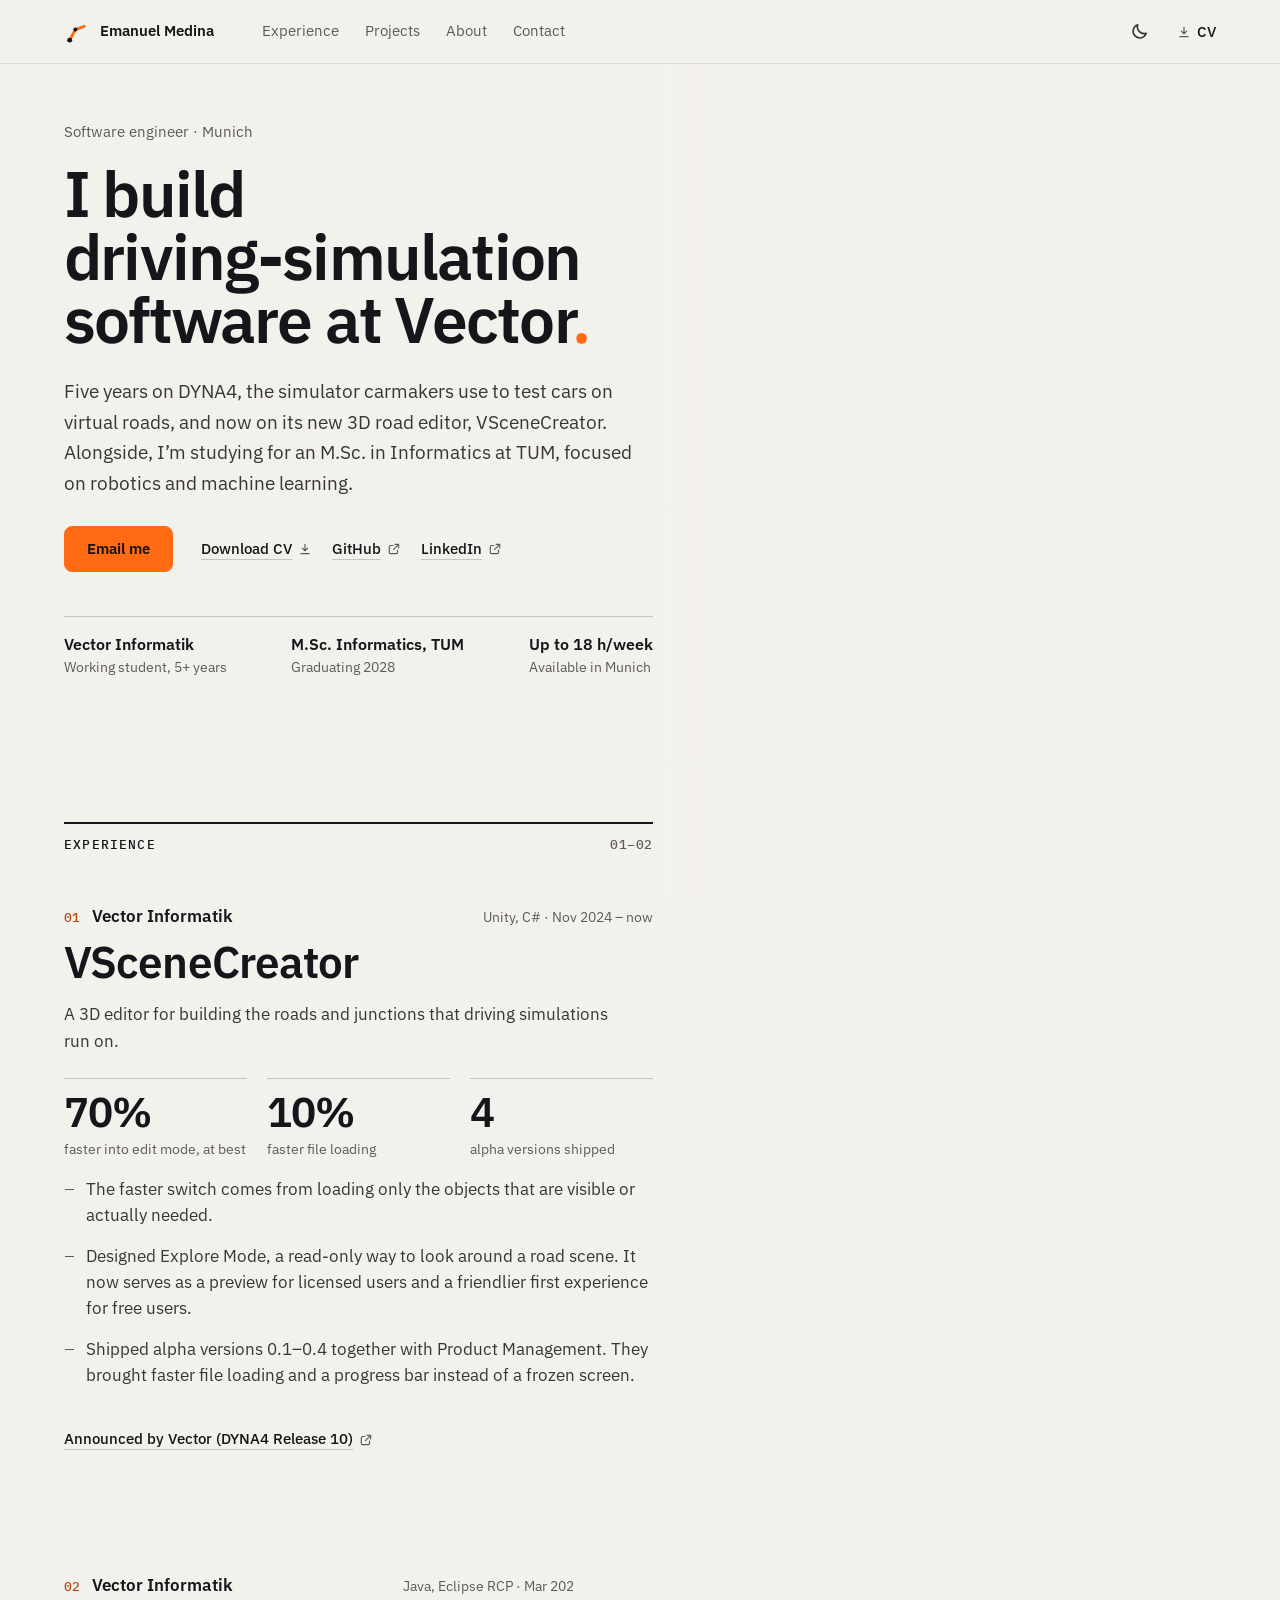
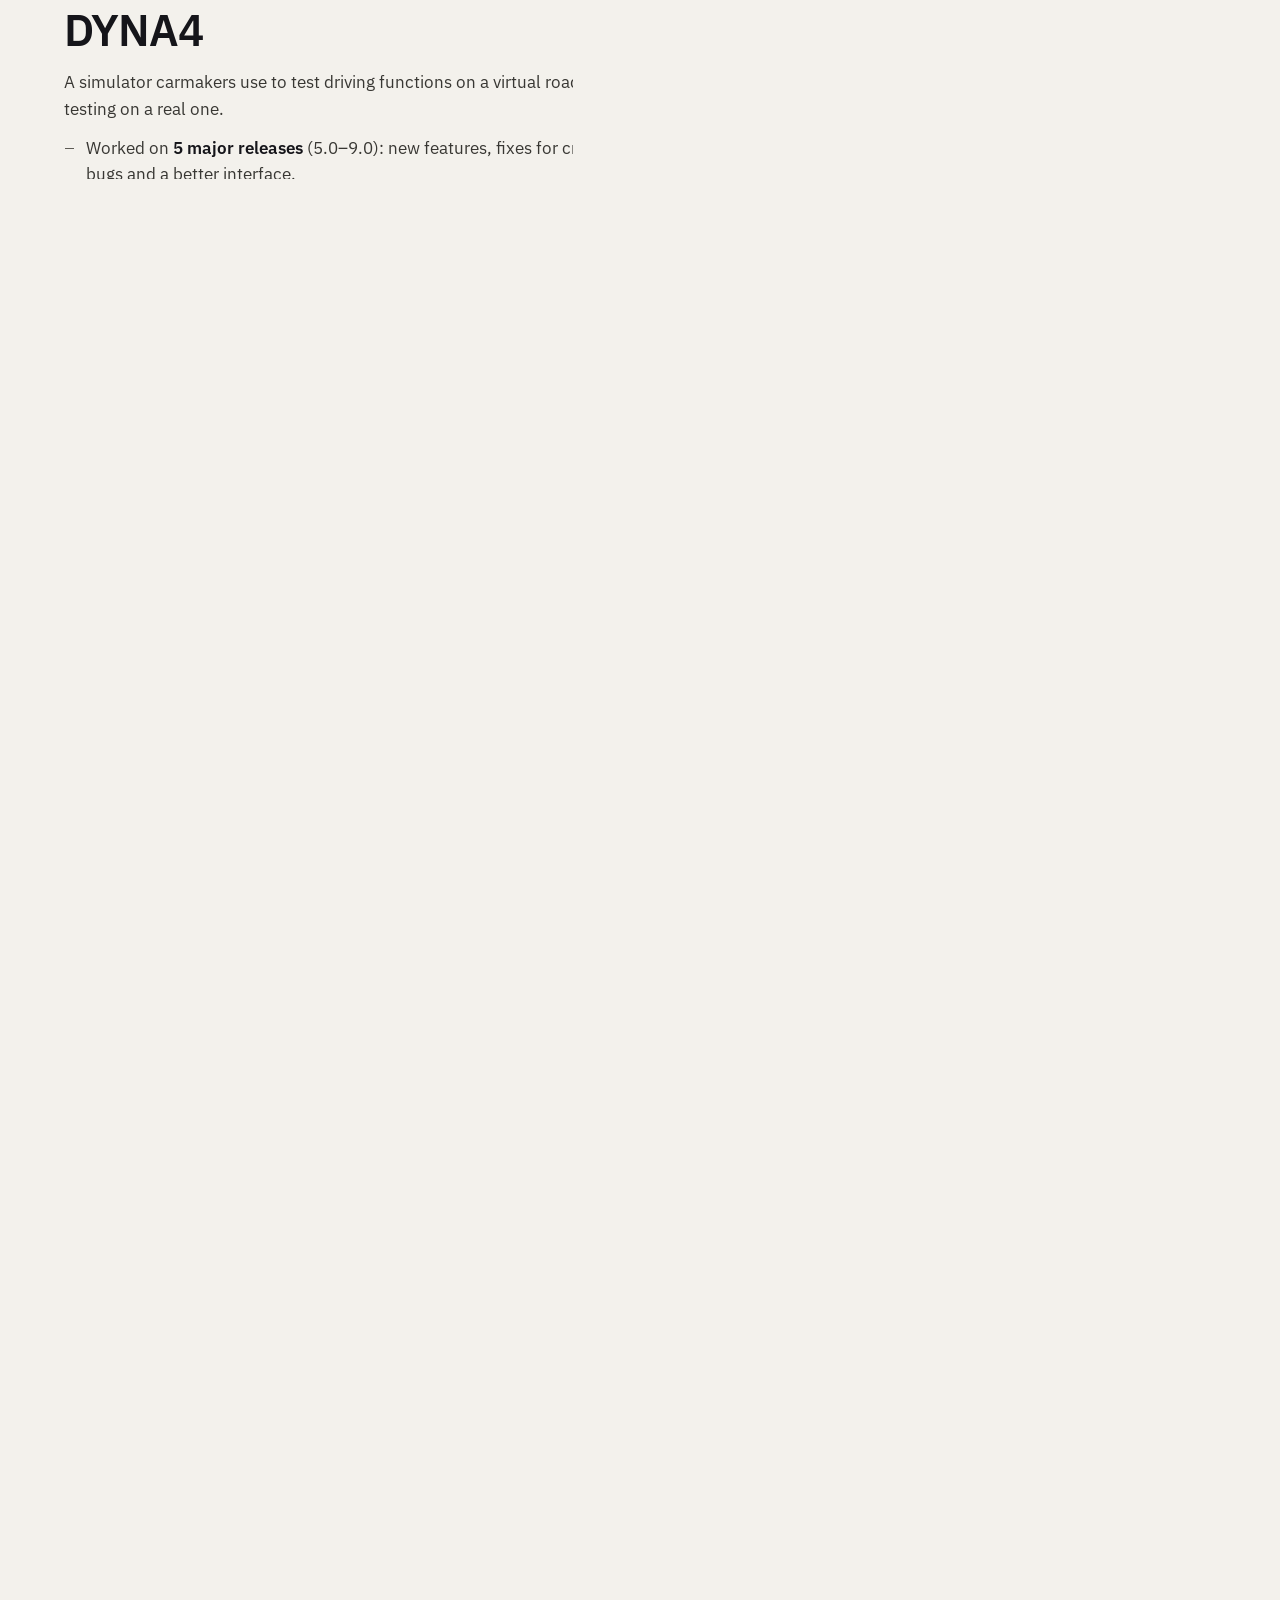
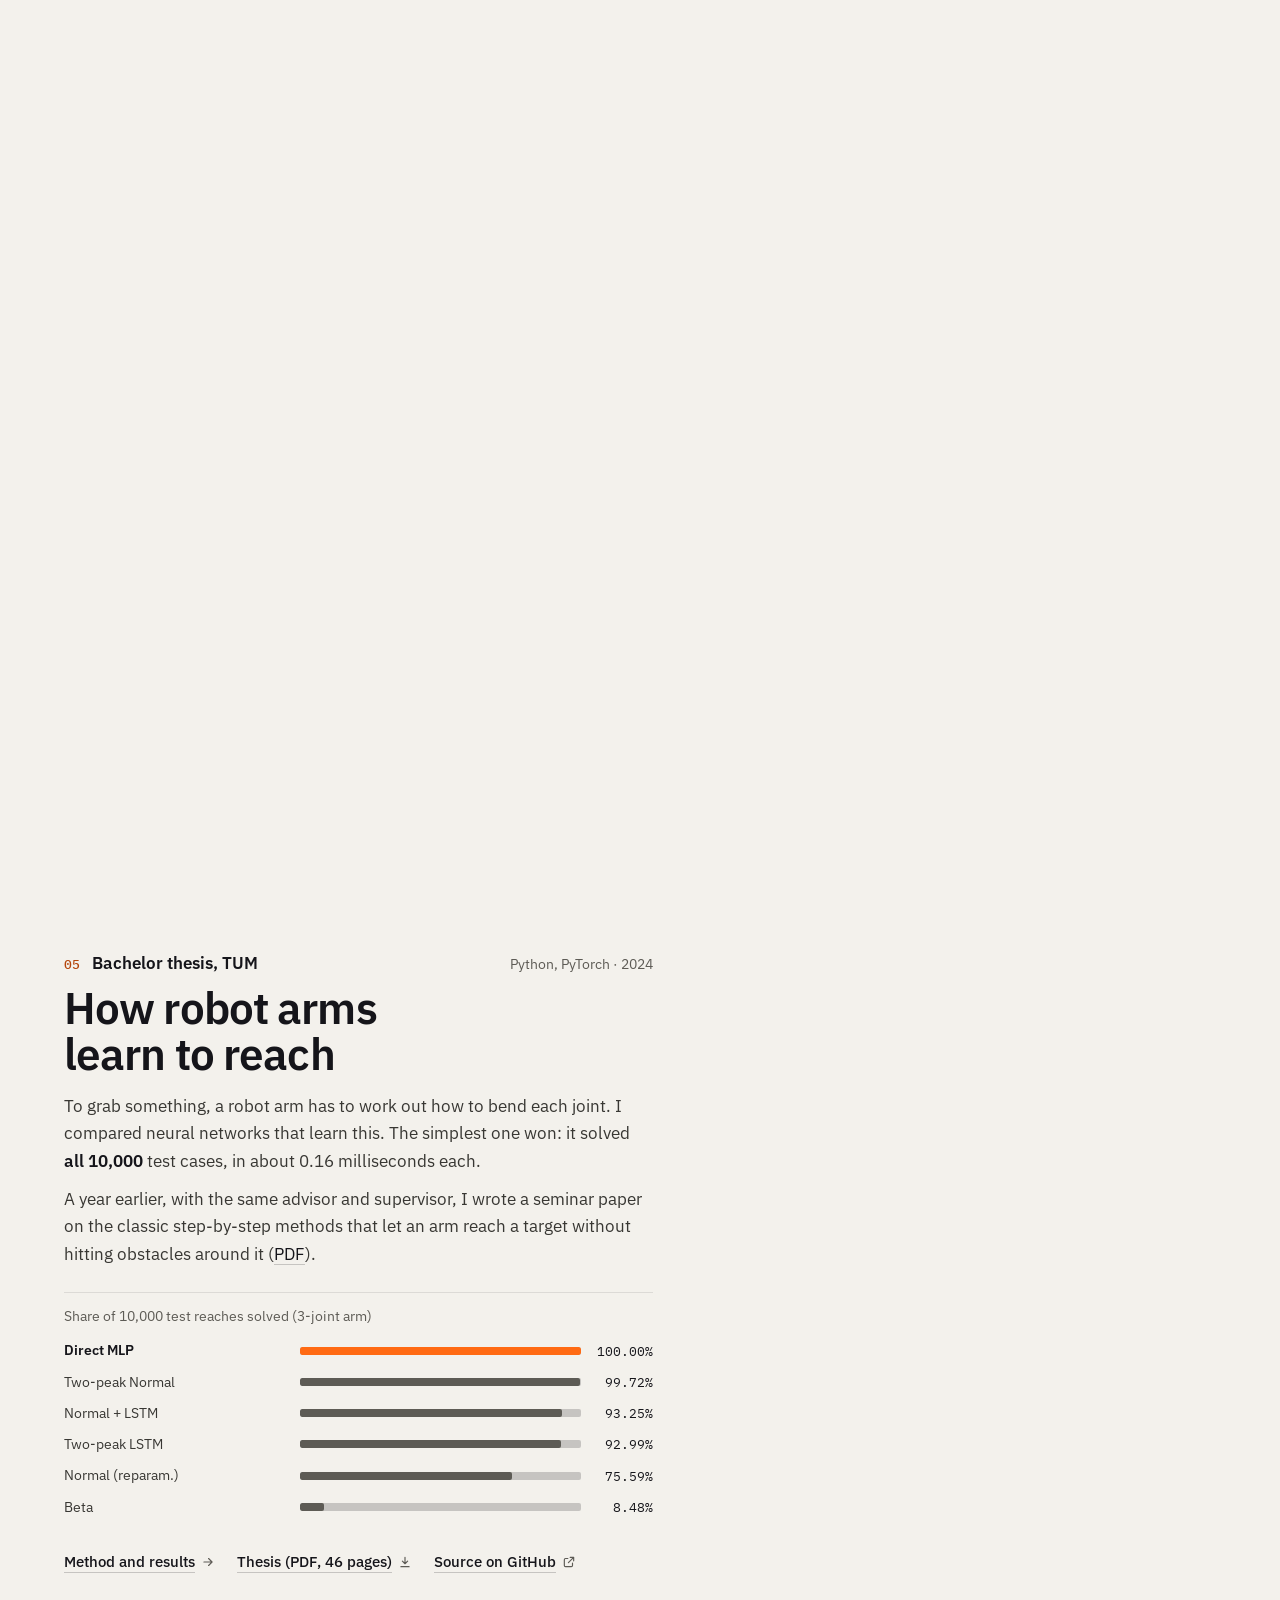
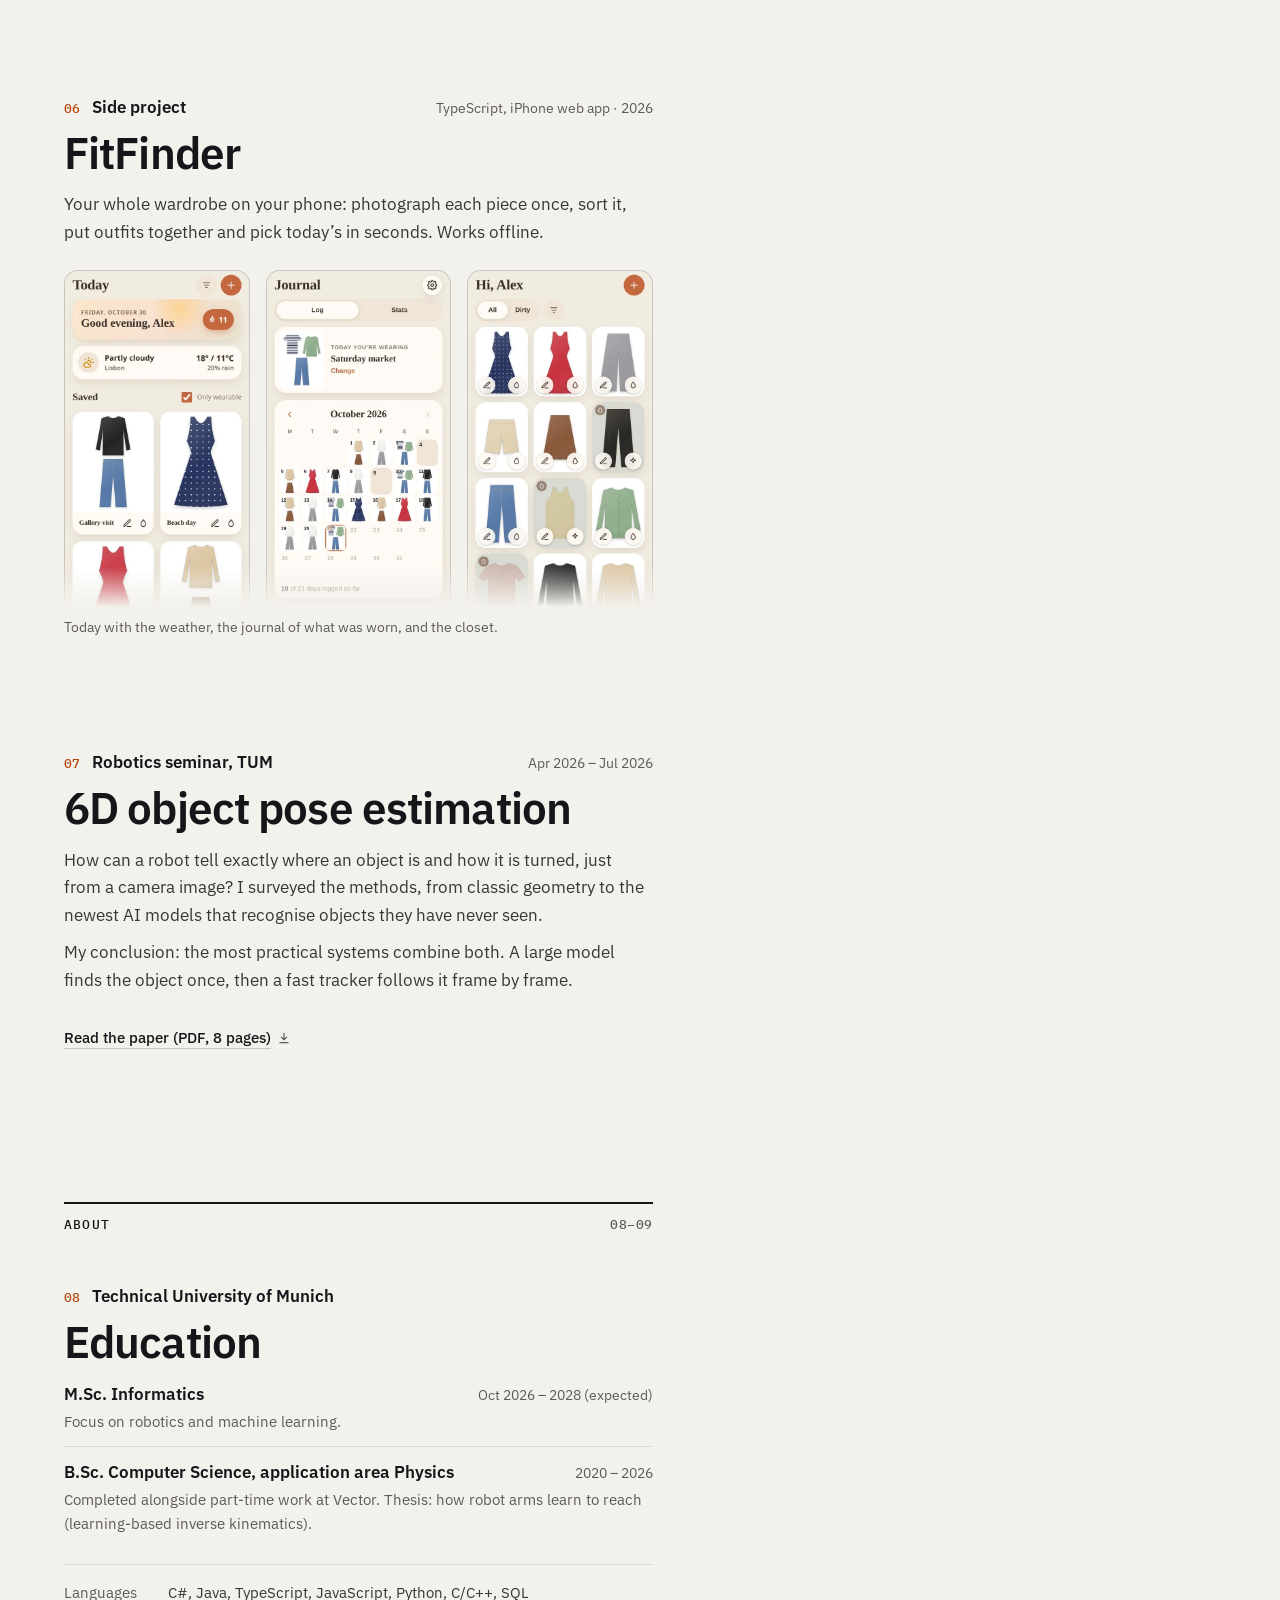
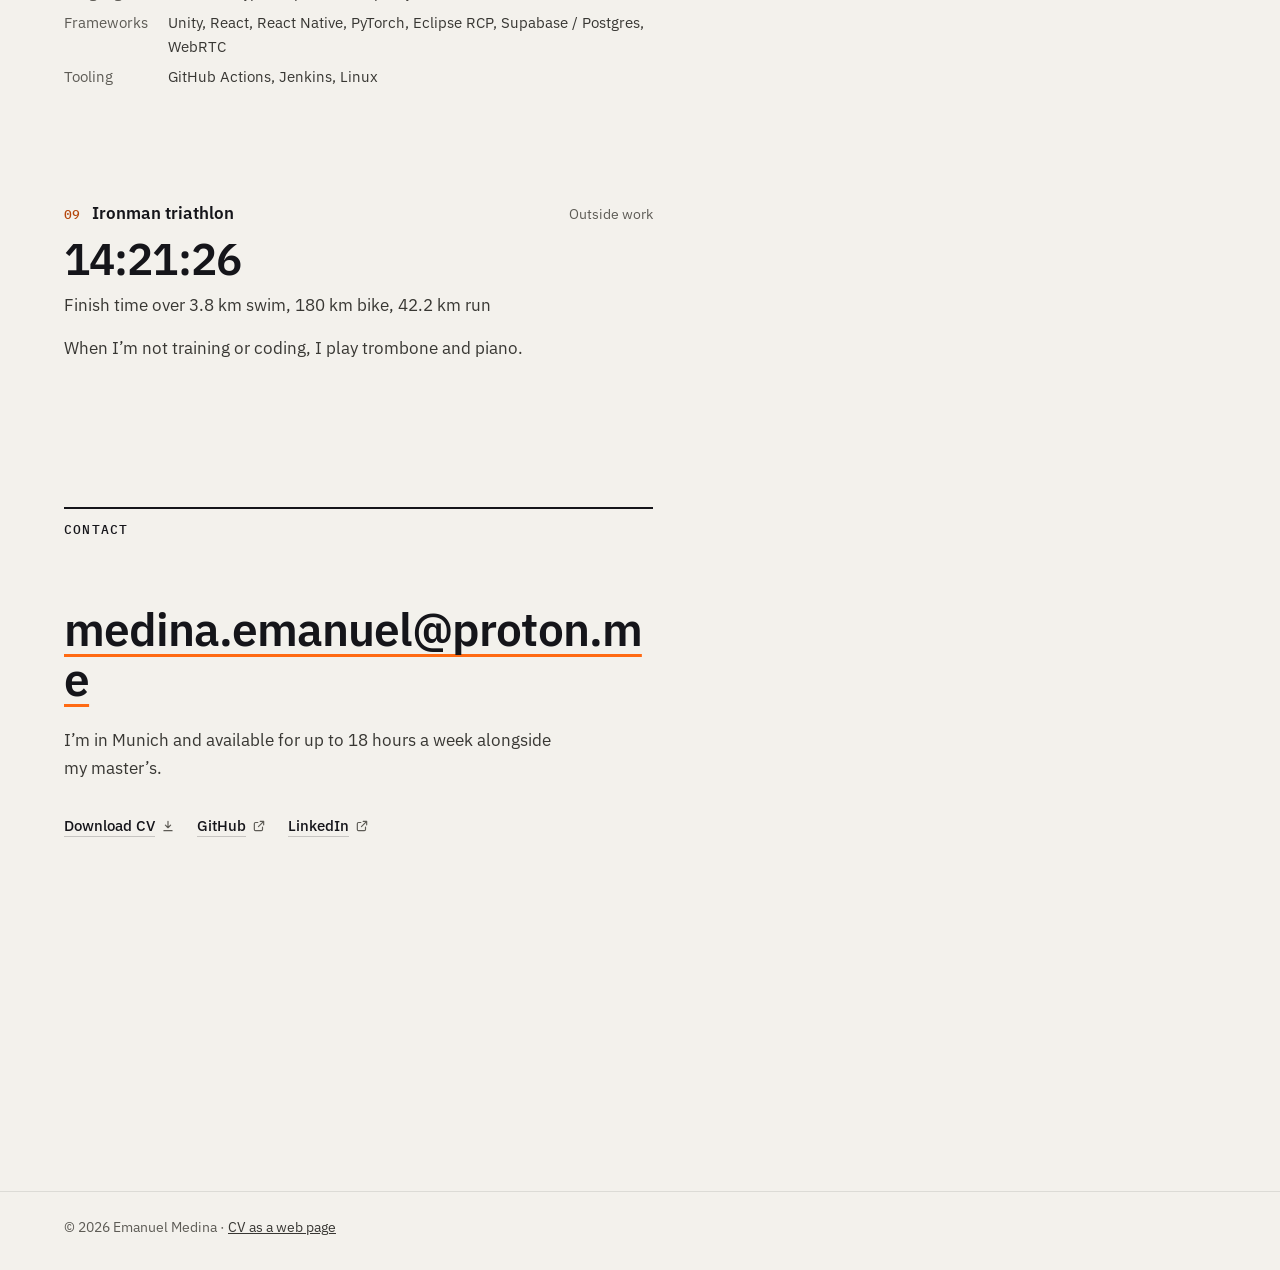
==== commit 7d565dfe: "UI refresh: rebuilt 3D cell, lighter palette, complete product images - 3D scene: rounded arm links," ====
--- a/index.html
+++ b/index.html
@@ -7,8 +7,8 @@
 <meta name="description" content="Emanuel Medina Araujo: software engineer in Munich with 5+ years as a working student at Vector Informatik, building driving-simulation software. M.Sc. Informatics at TUM (graduating 2028), available up to 18 hours a week.">
 <meta name="author" content="Emanuel Medina Araujo">
 <meta name="color-scheme" content="light dark">
-<meta name="theme-color" content="#e9e7e2" media="(prefers-color-scheme: light)">
-<meta name="theme-color" content="#0f1012" media="(prefers-color-scheme: dark)">
+<meta name="theme-color" content="#f3f1ec" media="(prefers-color-scheme: light)">
+<meta name="theme-color" content="#111215" media="(prefers-color-scheme: dark)">
 <link rel="canonical" href="https://emanuelmedinaaraujo.github.io/EmanuelMedinaWebsite/">
 <meta property="og:url" content="https://emanuelmedinaaraujo.github.io/EmanuelMedinaWebsite/">
 <meta property="og:image" content="https://emanuelmedinaaraujo.github.io/EmanuelMedinaWebsite/assets/og.jpg">
@@ -61,6 +61,7 @@
   <symbol id="i-mail" viewBox="0 0 24 24" fill="none" stroke="currentColor" stroke-width="2" stroke-linecap="round" stroke-linejoin="round"><rect x="3" y="5" width="18" height="14" rx="2.5"/><path d="m4 7 8 6 8-6"/></symbol>
   <symbol id="i-arrow" viewBox="0 0 24 24" fill="none" stroke="currentColor" stroke-width="2" stroke-linecap="round" stroke-linejoin="round"><path d="M5 12h14m-6-6 6 6-6 6"/></symbol>
   <symbol id="i-download" viewBox="0 0 24 24" fill="none" stroke="currentColor" stroke-width="2" stroke-linecap="round" stroke-linejoin="round"><path d="M12 4v11m0 0-4.5-4.5M12 15l4.5-4.5M5 20h14"/></symbol>
+  <symbol id="i-zoom" viewBox="0 0 24 24" fill="none" stroke="currentColor" stroke-width="2" stroke-linecap="round" stroke-linejoin="round"><path d="M14 4h6v6M20 4l-6.5 6.5M10 20H4v-6M4 20l6.5-6.5"/></symbol>
   <marker id="arrow" viewBox="0 0 10 10" refX="9" refY="5" markerWidth="7" markerHeight="7" orient="auto-start-reverse"><path class="d-h" d="M0 0 10 5 0 10z"/></marker>
   <marker id="arrow-hl" viewBox="0 0 10 10" refX="9" refY="5" markerWidth="7" markerHeight="7" orient="auto-start-reverse"><path class="d-h hl" d="M0 0 10 5 0 10z"/></marker>
 </svg>
@@ -96,9 +97,13 @@
 
 <nav class="menu" id="menu" aria-label="Sections" hidden>
   <p>Experience</p><a href="#vscenecreator"><i class="st">01</i>VSceneCreator</a><a href="#dyna4"><i class="st">02</i>DYNA4</a>
-  <p>Projects</p><a href="#loveneverdies"><i class="st">03</i>LoveNeverDies</a><a href="#schafplay"><i class="st">04</i>SchafPlay</a><a href="#thesis"><i class="st">05</i>Bachelor thesis</a><a href="#fitfinder"><i class="st">06</i>FitFinder</a><a href="#pose"><i class="st">07</i>6D pose estimation</a>
-  <p>About</p><a href="#education"><i class="st">08</i>Education</a><a href="#off-the-clock"><i class="st">09</i>Ironman</a><a href="#contact"><i class="st">→</i>Contact</a>
-  <a class="btn btn-primary" href="cv/Emanuel-Medina-CV.pdf" download>Download CV (PDF)</a>
+  <p>Projects</p><a href="#loveneverdies"><i class="st">03</i>LoveNeverDies</a><a href="#schafplay"><i class="st">04</i>SchafPlay</a><a href="#thesis"><i class="st">05</i>Bachelor thesis</a><a href="#fitfinder"><i class="st">06</i>FitFinder</a><a href="#pose"><i class="st">07</i>6D object pose estimation</a>
+  <p>About</p><a href="#education"><i class="st">08</i>Education</a><a href="#off-the-clock"><i class="st">09</i>Ironman</a><a href="#contact"><i class="st"><svg aria-hidden="true"><use href="#i-arrow"/></svg></i>Contact</a>
+  <div class="menu-foot">
+    <a class="lnk" href="mailto:medina.emanuel@proton.me">Email</a>
+    <a class="lnk" href="https://github.com/EmanuelMedinaAraujo" rel="me noopener" target="_blank">GitHub<svg aria-hidden="true"><use href="#i-external"/></svg><span class="sr-only"> (opens in a new tab)</span></a>
+    <a class="lnk" href="https://linkedin.com/in/Emanuel-Medina-Araujo" rel="me noopener" target="_blank">LinkedIn<svg aria-hidden="true"><use href="#i-external"/></svg><span class="sr-only"> (opens in a new tab)</span></a>
+  </div>
 </nav>
 
 
@@ -107,8 +112,8 @@
 
     <section class="sec hero tall" id="top" aria-labelledby="hero-title">
       <div class="card">
-        <p class="status">Emanuel Medina · Software engineer · M.Sc. TUM · up to 18&nbsp;h/week</p>
-        <h1 id="hero-title">I build driving&#8209;simulation software at Vector.</h1>
+        <p class="status">Software engineer · Munich</p>
+        <h1 id="hero-title">I build driving&#8209;simulation software at Vector<em>.</em></h1>
         <p class="pitch">Five years on DYNA4, the simulator carmakers use to test cars on virtual roads, and now on its new 3D road editor, VSceneCreator. Alongside, I’m studying for an M.Sc. in Informatics at TUM, focused on robotics and machine learning.</p>
         <div class="ctas">
           <a class="btn btn-primary" href="mailto:medina.emanuel@proton.me">Email me</a>
@@ -118,19 +123,30 @@
             <a class="lnk" href="https://linkedin.com/in/Emanuel-Medina-Araujo" rel="me noopener" target="_blank">LinkedIn<svg aria-hidden="true"><use href="#i-external"/></svg><span class="sr-only"> (opens in a new tab)</span></a>
           </span>
         </div>
+        <ul class="facts">
+          <li><b>Vector Informatik</b><span>Working student, 5+ years</span></li>
+          <li><b>M.Sc. Informatics, TUM</b><span>Graduating 2028</span></li>
+          <li><b>Up to 18&nbsp;h/week</b><span>Available in Munich</span></li>
+        </ul>
       </div>
     </section>
 
 
     <section class="sec grp" data-group="Experience" id="vscenecreator" aria-labelledby="vsc-title">
+      <p class="grp-h">Experience<span>01–02</span></p>
       <div class="card">
         <p class="kicker"><span><i class="st">01</i><b>Vector Informatik</b></span><span class="when">Unity, C# · Nov 2024 – now</span></p>
         <h2 id="vsc-title">VSceneCreator</h2>
         <p>A 3D editor for building the roads and junctions that driving simulations run on.</p>
+        <ul class="figs">
+          <li><b>70%</b>faster into edit mode, at best</li>
+          <li><b>10%</b>faster file loading</li>
+          <li><b>4</b>alpha versions shipped</li>
+        </ul>
         <ul class="bullets">
-          <li>Made switching a scene into edit mode <span class="num">up to 70% faster</span> by loading only the objects that are visible or actually needed.</li>
+          <li>The faster switch comes from loading only the objects that are visible or actually needed.</li>
           <li>Designed Explore Mode, a read-only way to look around a road scene. It now serves as a preview for licensed users and a friendlier first experience for free users.</li>
-          <li>Shipped alpha versions 0.1–0.4 together with Product Management, including <span class="num">10% faster</span> file loading and a progress bar instead of a frozen screen.</li>
+          <li>Shipped alpha versions 0.1–0.4 together with Product Management. They brought faster file loading and a progress bar instead of a frozen screen.</li>
         </ul>
         <div class="links">
           <a class="lnk" href="https://www.vector.com/en/product/dyna4/dyna4-releases/" target="_blank" rel="noopener">Announced by Vector (DYNA4 Release 10)<svg aria-hidden="true"><use href="#i-external"/></svg><span class="sr-only"> (opens in a new tab)</span></a>
@@ -148,9 +164,9 @@
           <li>Designed a way for engineers to give measurement signals readable names, with its own file format, saving and loading, and automatic checks that offer one-click fixes.</li>
           <li>Built tools that find files no longer used anywhere in a project and list every unsaved change in one place, and reworked the view engineers use to inspect recorded signals.</li>
         </ul>
-        <figure class="shot app">
-          <img src="assets/dyna4-kinematics.webp" width="1120" height="722" loading="lazy" decoding="async" alt="DYNA4 with a vehicle model open: the model tree, a table of front-axle suspension hard points and a 3D plot of the McPherson axle.">
-          <figcaption>DYNA4 with a vehicle model open. Screenshot: Vector Informatik.</figcaption>
+        <figure class="shot mat">
+          <figcaption><span>DYNA4 with a vehicle model open. Screenshot: Vector Informatik.</span><a class="lnk zoom" href="assets/dyna4-simulation.webp">Enlarge<svg aria-hidden="true"><use href="#i-zoom"/></svg></a></figcaption>
+          <a class="zoom" href="assets/dyna4-simulation.webp" aria-label="Enlarge the DYNA4 screenshot"><img class="lightshot" src="assets/dyna4-simulation.webp" width="1600" height="900" loading="lazy" decoding="async" alt="The DYNA4 window with a vehicle model open: simulation controls and the project tree on the left, the model tree in the middle, and on the right a table of front-axle suspension hard points above a 3D plot of the McPherson axle."></a>
         </figure>
         <div class="links">
           <a class="lnk" href="https://www.vector.com/en/product/dyna4/" target="_blank" rel="noopener">DYNA4 at Vector<svg aria-hidden="true"><use href="#i-external"/></svg><span class="sr-only"> (opens in a new tab)</span></a>
@@ -159,13 +175,16 @@
     </section>
 
     <section class="sec grp" data-group="Projects" id="loveneverdies" aria-labelledby="lnd-title">
+      <p class="grp-h">Projects<span>03–07</span></p>
       <div class="card">
         <p class="kicker"><span><i class="st">03</i><b>Legal Loves Tech Hackathon</b></span><span class="when">React, Supabase · Aug 2026</span></p>
         <h2 id="lnd-title">LoveNeverDies</h2>
         <p>An app that guides grieving families through the paperwork and deadlines after a death, built in ten days with a team of lawyers for a Bavarian Ministry of Justice challenge. Everything is encrypted on the family’s own devices, so not even the server can read it.</p>
-        <figure class="shot">
-          <img class="img-light" src="assets/loveneverdies-pair.webp" width="682" height="534" loading="lazy" decoding="async" alt="Two LoveNeverDies phone screens: the family's task list, and the pairing code for adding a relative's device.">
-          <img class="img-dark" src="assets/loveneverdies-pair-dark.webp" width="682" height="534" loading="lazy" decoding="async" alt="">
+        <figure class="screens mat">
+          <span><img class="lightshot" src="assets/loveneverdies-tasks.webp" width="540" height="919" loading="lazy" decoding="async" alt="LoveNeverDies: the list of all tasks after a death, each with its progress and who it is assigned to."></span>
+          <span><img class="lightshot" src="assets/loveneverdies-pairing.webp" width="540" height="919" loading="lazy" decoding="async" alt="LoveNeverDies: the pairing code and spoken check code for adding a relative’s device."></span>
+          <span><img class="lightshot" src="assets/loveneverdies-result.webp" width="540" height="919" loading="lazy" decoding="async" alt="LoveNeverDies: the result of the question tree for someone who does not want the inheritance, with the deadline and the next steps."></span>
+          <figcaption><span class="cap-3">The app is in German: the task list, pairing a relative’s device, and a result of the legal question tree.</span><span class="cap-2">The app is in German: the task list and pairing a relative’s device.</span></figcaption>
         </figure>
         <div class="links">
           <a class="lnk" href="#deep-loveneverdies" data-deep="deep-loveneverdies">Encryption design<svg aria-hidden="true"><use href="#i-arrow"/></svg></a>
@@ -178,9 +197,10 @@
       <div class="card">
         <p class="kicker"><span><i class="st">04</i><b>Side project</b></span><span class="when">React, WebRTC · 2026</span></p>
         <h2 id="sp-title">SchafPlay</h2>
-        <p>Schafkopf, the Bavarian card game, to play solo or with a friend on the same Wi-Fi. No accounts and no server: two devices connect directly through a QR code or link, and computer players fill the other seats. Each device only ever receives its own cards.</p>
-        <figure class="shot framed">
+        <p>Schafkopf, the Bavarian card game, to play solo or with a friend on the same Wi&#8209;Fi. No accounts and no server: two devices connect directly through a QR code or link, and computer players fill the other seats. Each device only ever receives its own cards.</p>
+        <figure class="shot">
           <img src="assets/schafplay-table.webp" width="1266" height="585" loading="lazy" decoding="async" alt="A SchafPlay round in progress: three computer players around a wooden table in an Alpine meadow have played their cards, and the player's hand of eight cards is fanned out at the bottom.">
+          <figcaption>A round in progress against three computer players.</figcaption>
         </figure>
         <div class="links">
           <a class="lnk" href="#deep-schafplay" data-deep="deep-schafplay">Peer-to-peer design<svg aria-hidden="true"><use href="#i-arrow"/></svg></a>
@@ -220,9 +240,11 @@
         <p class="kicker"><span><i class="st">06</i><b>Side project</b></span><span class="when">TypeScript, iPhone web app · 2026</span></p>
         <h2 id="ff-title">FitFinder</h2>
         <p>Your whole wardrobe on your phone: photograph each piece once, sort it, put outfits together and pick today’s in seconds. Works offline.</p>
-        <figure class="screens">
-          <span><img class="img-light" src="assets/fitfinder-journal-light.webp" width="390" height="844" loading="lazy" decoding="async" alt="FitFinder journal: what you wore each day of the month on a calendar."><img class="img-dark" src="assets/fitfinder-journal-dark.webp" width="390" height="844" loading="lazy" decoding="async" alt=""></span>
-          <span><img class="img-light" src="assets/fitfinder-trip-light.webp" width="390" height="844" loading="lazy" decoding="async" alt="FitFinder trip planner: outfits for a four-day weekend in Lisbon."><img class="img-dark" src="assets/fitfinder-trip-dark.webp" width="390" height="844" loading="lazy" decoding="async" alt=""></span>
+        <figure class="screens" style="--crop:540/980">
+          <span><img class="img-light" src="assets/fitfinder-today-light.webp" width="540" height="1169" loading="lazy" decoding="async" alt="FitFinder’s Today screen: a greeting, today’s weather in Lisbon and the saved outfits you can wear."><img class="img-dark" src="assets/fitfinder-today-dark.webp" width="540" height="1169" loading="lazy" decoding="async" alt=""></span>
+          <span><img class="img-light" src="assets/fitfinder-journal-light.webp" width="540" height="1169" loading="lazy" decoding="async" alt="FitFinder journal: what you wore each day of the month on a calendar."><img class="img-dark" src="assets/fitfinder-journal-dark.webp" width="540" height="1169" loading="lazy" decoding="async" alt=""></span>
+          <span><img class="img-light" src="assets/fitfinder-closet-light.webp" width="540" height="1169" loading="lazy" decoding="async" alt="FitFinder closet: every piece of clothing as a tile in a grid."><img class="img-dark" src="assets/fitfinder-closet-dark.webp" width="540" height="1169" loading="lazy" decoding="async" alt=""></span>
+          <figcaption><span class="cap-3">Today with the weather, the journal of what was worn, and the closet.</span><span class="cap-2">Today with the weather, and the journal of what was worn.</span></figcaption>
         </figure>
       </div>
     </section>
@@ -240,9 +262,10 @@
     </section>
 
     <section class="sec grp" data-group="About" id="education" aria-labelledby="edu-title">
-      <div class="card">
-        <p class="kicker"><span><i class="st">08</i><b>Education</b></span></p>
-        <h2 id="edu-title">Technical University of Munich</h2>
+      <p class="grp-h">About<span>08–09</span></p>
+      <div class="card">
+        <p class="kicker"><span><i class="st">08</i><b>Technical University of Munich</b></span></p>
+        <h2 id="edu-title">Education</h2>
         <ul class="edu">
           <li><b>M.Sc. Informatics</b><span class="y">Oct 2026 – 2028 (expected)</span><span>Focus on robotics and machine learning.</span></li>
           <li><b>B.Sc. Computer Science, application area Physics</b><span class="y">2020 – 2026</span><span>Completed alongside part-time work at Vector. Thesis: how robot arms learn to reach (learning-based inverse kinematics).</span></li>
@@ -257,7 +280,7 @@
 
     <section class="sec" id="off-the-clock" aria-labelledby="off-title">
       <div class="card">
-        <p class="kicker"><span><i class="st">09</i><b>Outside work</b></span><span class="when">Ironman triathlon</span></p>
+        <p class="kicker"><span><i class="st">09</i><b>Ironman triathlon</b></span><span class="when">Outside work</span></p>
         <h2 id="off-title" class="finish"><span class="sr-only">Ironman finisher in </span><span aria-label="14 hours 21 minutes 26 seconds">14:21:26</span></h2>
         <p class="sub">Finish time over 3.8&nbsp;km swim, 180&nbsp;km bike, 42.2&nbsp;km run</p>
         <p>When I’m not training or coding, I play trombone and piano.</p>
@@ -265,6 +288,7 @@
     </section>
 
     <section class="sec grp" data-group="Contact" id="contact" data-arm="wave" aria-labelledby="contact-title">
+      <p class="grp-h">Contact</p>
       <div class="card contact">
         <h2 id="contact-title"><a class="email-big" href="mailto:medina.emanuel@proton.me">medina.emanuel@proton.me</a></h2>
         <p>I’m in Munich and available for up to 18 hours a week alongside my master’s.</p>
@@ -291,26 +315,27 @@
     <button class="icon-btn close" type="button" aria-label="Close deep dive"><svg aria-hidden="true"><use href="#i-close"/></svg></button></div>
   <div class="deep-body">
     <h3>Who it is for</h3>
-    <p>Bereaved families, often older and not tech-savvy, have to handle certificates of inheritance, a six-week renunciation window, probate courts and wills, and share highly sensitive documents while doing it. The app turns this into a task list. The legal decision tree behind it has 141 nodes and 80 outcomes, written by the team’s lawyers, and the court lookup covers 611 probate courts.</p>
+    <p>Bereaved families, often older and not tech-savvy, have to handle certificates of inheritance, a six&#8209;week renunciation window, probate courts and wills, and share highly sensitive documents while doing it. The app turns this into a task list. The legal decision tree behind it has 141 nodes and 80 outcomes, written by the team’s lawyers, and the court lookup covers 611 probate courts.</p>
     <h3>Data flow</h3>
     <figure class="diagram">
-      <svg viewBox="0 0 640 200" role="img" aria-labelledby="dg-lnd">
+      <svg class="dg-wide" viewBox="5 0 630 200" role="img" aria-labelledby="dg-lnd">
         <title id="dg-lnd">Data flow: the React PWA encrypts on the device, queues ciphertext in IndexedDB and syncs it to Supabase Postgres with row-level security; other family devices are notified via Realtime; Clerk issues JWTs.</title>
         <g>
-          <rect class="d-box hl" x="8" y="30" width="130" height="58" rx="4"/><text class="d-t" x="22" y="55">React PWA</text><text class="d-s" x="22" y="73">device keys</text>
-          <rect class="d-box" x="172" y="30" width="130" height="58" rx="4"/><text class="d-t" x="186" y="55">core/crypto</text><text class="d-s" x="186" y="73">ML-KEM · AES-GCM</text>
-          <rect class="d-box" x="336" y="30" width="130" height="58" rx="4"/><text class="d-t" x="350" y="55">IndexedDB</text><text class="d-s" x="350" y="73">offline queue</text>
-          <rect class="d-box hl" x="500" y="30" width="132" height="58" rx="4"/><text class="d-t" x="514" y="55">Supabase</text><text class="d-s" x="514" y="73">Postgres + RLS</text>
-          <rect class="d-box" x="500" y="134" width="132" height="54" rx="4"/><text class="d-t" x="514" y="158">Family device</text><text class="d-s" x="514" y="175">decrypts locally</text>
-          <rect class="d-box" x="336" y="134" width="130" height="54" rx="4"/><text class="d-t" x="350" y="158">Clerk</text><text class="d-s" x="350" y="175">auth · JWT</text>
-          <path class="d-a" d="M138 59H170" marker-end="url(#arrow)"/>
-          <path class="d-a" d="M302 59H334" marker-end="url(#arrow)"/>
-          <path class="d-a hl" d="M466 59H498" marker-end="url(#arrow-hl)"/>
-          <text class="d-l" x="452" y="22">ciphertext only</text>
-          <path class="d-a" d="M566 88V132" marker-end="url(#arrow)"/><text class="d-l" x="572" y="114">realtime</text>
-          <path class="d-a" d="M466 150H483V111H530V91" marker-end="url(#arrow)"/><text class="d-l" x="488" y="105">JWT</text>
+          <rect class="d-box hl" x="6" y="30" width="110" height="58" rx="4"/><text class="d-t" x="18" y="55">React PWA</text><text class="d-s" x="18" y="73">device keys</text>
+          <rect class="d-box" x="136" y="30" width="110" height="58" rx="4"/><text class="d-t" x="148" y="55">core/crypto</text><text class="d-s" x="148" y="73">ML-KEM · AES</text>
+          <rect class="d-box" x="266" y="30" width="110" height="58" rx="4"/><text class="d-t" x="278" y="55">IndexedDB</text><text class="d-s" x="278" y="73">offline queue</text>
+          <rect class="d-box hl" x="510" y="30" width="124" height="58" rx="4"/><text class="d-t" x="522" y="55">Supabase</text><text class="d-s" x="522" y="73">Postgres + RLS</text>
+          <rect class="d-box" x="510" y="140" width="124" height="54" rx="4"/><text class="d-t" x="522" y="164">Family device</text><text class="d-s" x="522" y="181">decrypts locally</text>
+          <rect class="d-box" x="266" y="140" width="110" height="54" rx="4"/><text class="d-t" x="278" y="164">Clerk</text><text class="d-s" x="278" y="181">auth</text>
+          <path class="d-a" d="M116 59H134" marker-end="url(#arrow)"/>
+          <path class="d-a" d="M246 59H264" marker-end="url(#arrow)"/>
+          <path class="d-a hl" d="M376 59H508" marker-end="url(#arrow-hl)"/>
+          <text class="d-l" x="442" y="49" text-anchor="middle">ciphertext only</text>
+          <path class="d-a" d="M572 88V138" marker-end="url(#arrow)"/><text class="d-l" x="581" y="118">realtime</text>
+          <path class="d-a" d="M376 167H442V114H530V91" marker-end="url(#arrow)"/><text class="d-l" x="409" y="157" text-anchor="middle">JWT</text>
         </g>
       </svg>
+      <svg class="dg-tall" viewBox="0 0 340 392" role="img" aria-label="Data flow, top to bottom: the React PWA encrypts on the device, queues ciphertext in IndexedDB and syncs it to Supabase Postgres with row-level security; other family devices are notified via Realtime; Clerk issues JWTs."><g><rect class="d-box hl" x="1" y="4" width="338" height="54" rx="4"/><text class="d-t" x="13" y="28">React PWA</text><text class="d-s" x="13" y="46">device keys</text><path class="d-a" d="M170 58V78" marker-end="url(#arrow)"/><rect class="d-box" x="1" y="80" width="338" height="54" rx="4"/><text class="d-t" x="13" y="104">core/crypto</text><text class="d-s" x="13" y="122">ML-KEM · AES-GCM</text><path class="d-a" d="M170 134V154" marker-end="url(#arrow)"/><rect class="d-box" x="1" y="156" width="338" height="54" rx="4"/><text class="d-t" x="13" y="180">IndexedDB</text><text class="d-s" x="13" y="198">offline queue</text><path class="d-a hl" d="M170 210V242" marker-end="url(#arrow-hl)"/><text class="d-l" x="180" y="230">ciphertext only</text><rect class="d-box hl" x="1" y="244" width="338" height="54" rx="4"/><text class="d-t" x="13" y="268">Supabase</text><text class="d-s" x="13" y="286">Postgres + RLS</text><path class="d-a" d="M81 298V330" marker-end="url(#arrow)"/><text class="d-l" x="91" y="318">realtime</text><path class="d-a" d="M259 332V301" marker-end="url(#arrow)"/><text class="d-l" x="269" y="320">JWT</text><rect class="d-box" x="1" y="332" width="160" height="54" rx="4"/><text class="d-t" x="13" y="356">Family device</text><text class="d-s" x="13" y="374">decrypts locally</text><rect class="d-box" x="179" y="332" width="160" height="54" rx="4"/><text class="d-t" x="191" y="356">Clerk</text><text class="d-s" x="191" y="374">auth</text></g></svg>
       <figcaption>Encryption happens on the device. The server only sees ciphertext, versions and signatures.</figcaption>
     </figure>
     <ul>
@@ -348,7 +373,7 @@
     <p>Play Schafkopf with a friend, with AI filling the empty seats, and no accounts, servers or signalling infrastructure to run.</p>
     <h3>Pairing two phones</h3>
     <figure class="diagram">
-      <svg viewBox="0 0 640 210" role="img" aria-labelledby="dg-sp">
+      <svg class="dg-wide" viewBox="0 0 640 210" role="img" aria-labelledby="dg-sp">
         <title id="dg-sp">The host runs the game engine and sends a compressed invite code to the guest; the guest replies with a code; then a WebRTC data channel carries redacted state to the guest and actions back. AI seats feed the engine.</title>
         <g>
           <rect class="d-box hl" x="20" y="40" width="190" height="110" rx="4"/><text class="d-t" x="36" y="66">Host browser</text><text class="d-s" x="36" y="86">GameEngine</text><text class="d-s" x="36" y="104">rules.ts · redaction</text><text class="d-s" x="36" y="122">IndexedDB replays</text>
@@ -360,6 +385,7 @@
           <path class="d-a hl" d="M430 112H212" marker-end="url(#arrow-hl)"/><text class="d-l" x="284" y="128">player actions</text>
         </g>
       </svg>
+      <svg class="dg-tall" viewBox="0 0 340 246" role="img" aria-label="The host runs the game engine and sends an invite code to the guest; the guest replies with a code; then a WebRTC data channel carries redacted state to the guest and player actions back. AI seats feed the host’s engine."><g><rect class="d-box hl" x="2" y="30" width="112" height="150" rx="4"/><text class="d-t" x="14" y="54">Host browser</text><text class="d-s" x="14" y="72">GameEngine</text><text class="d-s" x="14" y="89">rules.ts</text><text class="d-s" x="14" y="106">redaction</text><text class="d-s" x="14" y="123">replays</text><rect class="d-box" x="226" y="30" width="112" height="150" rx="4"/><text class="d-t" x="238" y="54">Guest browser</text><text class="d-s" x="238" y="72">renders</text><text class="d-s" x="238" y="89">redacted</text><text class="d-s" x="238" y="106">state only</text><path class="d-a" d="M114 60H224" marker-end="url(#arrow)"/><text class="d-l" x="120" y="52">1 · invite code</text><path class="d-a" d="M226 98H116" marker-end="url(#arrow)"/><text class="d-l" x="120" y="90">2 · reply code</text><path class="d-a hl" d="M114 136H224" marker-end="url(#arrow-hl)"/><text class="d-l" x="120" y="128">redacted state</text><path class="d-a hl" d="M226 170H116" marker-end="url(#arrow-hl)"/><text class="d-l" x="120" y="162">player actions</text><rect class="d-box" x="2" y="204" width="112" height="36" rx="4"/><text class="d-s" x="14" y="227">AI seats 2 &amp; 4</text><path class="d-a" d="M58 204V183" marker-end="url(#arrow)"/></g></svg>
       <figcaption>No signalling server: the SDP itself travels as a compact code.</figcaption>
     </figure>
     <ul>
@@ -396,7 +422,7 @@
     <p>Map an arm’s geometry (Denavit–Hartenberg parameters) and a goal position to joint angles. Compare direct versus probabilistic outputs, and feed-forward versus recurrent architectures.</p>
     <h3>Training without labelled answers</h3>
     <figure class="diagram">
-      <svg viewBox="0 0 640 170" role="img" aria-labelledby="dg-ik">
+      <svg class="dg-wide" viewBox="0 0 640 170" role="img" aria-labelledby="dg-ik">
         <title id="dg-ik">Training loop: a problem generator feeds a network; its sine and cosine outputs become angles via atan2; differentiable forward kinematics computes the end effector; the loss is the distance to the goal, backpropagated to the network.</title>
         <g>
           <rect class="d-box" x="6" y="30" width="112" height="58" rx="4"/><text class="d-t" x="18" y="55">Problems</text><text class="d-s" x="18" y="73">DH + goal</text>
@@ -408,6 +434,7 @@
           <path class="d-a hl" d="M588 88V132H196V90" marker-end="url(#arrow-hl)"/><text class="d-l" x="330" y="150">backprop, no ground-truth angles needed</text>
         </g>
       </svg>
+      <svg class="dg-tall" viewBox="0 0 340 368" role="img" aria-label="Training loop, top to bottom: a problem generator feeds a network; its sine and cosine outputs become angles via atan2; differentiable forward kinematics computes the end effector; the loss is the distance to the goal, backpropagated to the network."><g><rect class="d-box" x="4" y="4" width="176" height="54" rx="4"/><text class="d-t" x="16" y="28">Problems</text><text class="d-s" x="16" y="46">DH + goal</text><path class="d-a" d="M92 58V78" marker-end="url(#arrow)"/><rect class="d-box hl" x="4" y="80" width="176" height="54" rx="4"/><text class="d-t" x="16" y="104">Network</text><text class="d-s" x="16" y="122">MLP · LSTM</text><path class="d-a" d="M92 134V154" marker-end="url(#arrow)"/><rect class="d-box" x="4" y="156" width="176" height="54" rx="4"/><text class="d-t" x="16" y="180">sin, cos</text><text class="d-s" x="16" y="198">→ atan2</text><path class="d-a" d="M92 210V230" marker-end="url(#arrow)"/><rect class="d-box" x="4" y="232" width="176" height="54" rx="4"/><text class="d-t" x="16" y="256">Diff. FK</text><text class="d-s" x="16" y="274">end effector</text><path class="d-a" d="M92 286V306" marker-end="url(#arrow)"/><rect class="d-box hl" x="4" y="308" width="176" height="54" rx="4"/><text class="d-t" x="16" y="332">Loss</text><text class="d-s" x="16" y="350">‖ee − goal‖</text><path class="d-a hl" d="M180 335H218V107H183" marker-end="url(#arrow-hl)"/><text class="d-l" x="228" y="205">backprop,</text><text class="d-l" x="228" y="220">no ground-truth</text><text class="d-l" x="228" y="235">angles needed</text></g></svg>
     </figure>
     <ul>
       <li>Random DH parameters (link lengths 0.3–0.5) and reachable goals are generated synthetically, so one model learns arbitrary arms rather than a single robot.</li>
@@ -442,6 +469,8 @@
   </div>
 </dialog>
 
+<dialog class="zoomed" aria-label="Enlarged image"><img alt=""><button class="icon-btn close" type="button" aria-label="Close enlarged image"><svg aria-hidden="true"><use href="#i-close"/></svg></button></dialog>
+
 <script type="module" src="main.js"></script>
 <script type="module" src="scene.js" onerror="document.documentElement.classList.remove('gl')"></script>
 </body>
--- a/styles.css
+++ b/styles.css
@@ -1,11 +1,10 @@
 /* Workcell — Emanuel Medina */
 :root{
-  --bg:#e9e7e2; --bg-2:#dedbd4;
-  --ink:#141414; --soft:#37362f; --mute:#55534d;
-  --card-solid:#f6f5f1; --line:rgba(20,20,20,.1); --line-2:rgba(20,20,20,.2);
-  --acc:#ff6a13; --acc-ink:#a83b08; --btn:#141414; --btn-ink:#f6f5f1;
-  --shadow:0 24px 60px -36px rgba(0,0,0,.35);
-  --r:4px;
+  --bg:#f3f1ec; --bg-2:#e9e6df;
+  --ink:#15151a; --soft:#383733; --mute:#5d5b55;
+  --card-solid:#faf9f6; --mat:#e7e4dd; --line:rgba(21,21,26,.1); --line-2:rgba(21,21,26,.2);
+  --acc:#ff6a13; --acc-ink:#b4450a; --btn:#15151a; --btn-ink:#f6f5f1;
+    --r:8px;
   --s2:8px; --s3:12px; --s4:16px; --s5:24px; --s6:32px; --s7:48px;
   --header:64px;
   --sans:"IBM Plex Sans",ui-sans-serif,system-ui,-apple-system,"Segoe UI",sans-serif;
@@ -14,11 +13,10 @@
   color-scheme:light;
 }
 [data-theme="dark"]{
-  --bg:#0f1012; --bg-2:#16171a;
-  --ink:#f2f0eb; --soft:#d0cdc6; --mute:#a3a097;
-  --card-solid:#17181b; --line:rgba(255,255,255,.1); --line-2:rgba(255,255,255,.22);
-  --acc:#ff7a2b; --acc-ink:#ff9a5c; --btn:#f2f0eb; --btn-ink:#121212;
-  --shadow:0 30px 70px -40px rgba(0,0,0,.9);
+  --bg:#111215; --bg-2:#191a1e;
+  --ink:#eeece7; --soft:#cbc8c1; --mute:#9d9a92;
+  --card-solid:#18191d; --mat:#24262b; --line:rgba(255,255,255,.1); --line-2:rgba(255,255,255,.2);
+  --acc:#ff7a2b; --acc-ink:#ff9a5c; --btn:#eeece7; --btn-ink:#131316;
   color-scheme:dark;
 }
 
@@ -26,7 +24,7 @@
 *{margin:0;padding:0}
 html{scroll-behavior:smooth;scroll-padding-top:calc(var(--header) + 16px);-webkit-text-size-adjust:100%}
 @media (prefers-reduced-motion:reduce){html{scroll-behavior:auto}*,*::before,*::after{animation:none!important;transition:none!important}}
-body{background:var(--bg);color:var(--ink);font-family:var(--sans);font-size:16px;line-height:1.6;-webkit-font-smoothing:antialiased;text-rendering:optimizeLegibility;overflow-x:hidden}
+body{background:var(--bg);color:var(--ink);font-family:var(--sans);font-size:16px;line-height:1.65;-webkit-font-smoothing:antialiased;text-rendering:optimizeLegibility;overflow-x:hidden}
 img,svg{display:block;max-width:100%}
 a{color:inherit}
 button{font:inherit;color:inherit;background:none;border:0;cursor:pointer}
@@ -47,33 +45,32 @@
 .gl .tags{display:block}
 /* Exhibit label: a small station plate, numbered like the sections. */
 .tag{position:absolute;left:0;top:0;transform:translate(-50%,10px);pointer-events:auto;display:flex;gap:7px;align-items:baseline;
-  font:500 13px/1 var(--sans);background:color-mix(in srgb,var(--bg) 88%,transparent);color:var(--ink);padding:6px 9px;border:1px solid var(--line-2);border-radius:3px;white-space:nowrap;
+  font:500 13px/1 var(--sans);background:color-mix(in srgb,var(--bg) 90%,transparent);color:var(--ink);padding:7px 10px;border:1px solid var(--line-2);border-radius:6px;white-space:nowrap;
   opacity:0;visibility:hidden;transition:opacity .25s,visibility .25s;cursor:pointer}
 .tag.on{opacity:1;visibility:visible}
 .tag i{font:500 11.5px/1 var(--mono);font-style:normal;color:var(--mute)}
 .tag.cur i{color:var(--acc-ink)}
-
 /* ---------- header ---------- */
-.site-header{position:fixed;top:0;left:0;right:0;z-index:20;height:var(--header);display:flex;align-items:center;gap:var(--s4);padding:0 clamp(16px,3vw,32px) 0 max(24px,5vw);
+.site-header{position:fixed;top:0;left:0;right:0;z-index:20;height:var(--header);display:flex;align-items:center;gap:var(--s4);padding:0 max(24px,5vw);
   background:var(--bg);border-bottom:1px solid var(--line)}
 .brand{display:flex;align-items:center;gap:10px;font-weight:600;text-decoration:none;font-size:15px;white-space:nowrap}
 .brand svg{width:26px;height:26px;flex:none}
-.nav{display:flex;gap:22px;margin-left:var(--s5)}
-.nav a{text-decoration:none;font-size:14.5px;color:var(--soft);padding:8px 0;border-bottom:1px solid transparent;transition:color .2s,border-color .2s}
-.nav a:hover{color:var(--ink);border-color:currentColor}
+.nav{display:flex;gap:26px;margin-left:var(--s6)}
+.nav a{text-decoration:none;font-size:14.5px;color:var(--mute);padding:8px 0;border-bottom:2px solid transparent;transition:color .2s,border-color .2s}
+.nav a:hover{color:var(--ink)}
 .nav a[aria-current="true"]{color:var(--ink);border-color:var(--acc)}
-.header-actions{margin-left:auto;display:flex;align-items:center;gap:20px}
-.header-actions .lnk{font-size:14.5px;font-weight:400;color:var(--soft);text-decoration:none}
-.header-actions .lnk:hover{color:var(--ink)}
-.hdr-cv svg{width:15px;height:15px}
+.header-actions{margin-left:auto;display:flex;align-items:center;gap:16px}
+.header-actions .lnk{font-size:14.5px;font-weight:500;color:var(--ink);text-decoration:none}
+.header-actions .lnk:hover{color:var(--acc-ink)}
+.hdr-cv svg{width:17px;height:17px}
 
 /* buttons: one filled action per block; everything else is a text link (.lnk) */
-.btn{display:inline-flex;align-items:center;justify-content:center;gap:8px;min-height:44px;padding:0 18px;border-radius:var(--r);border:1px solid var(--line-2);
+.btn{display:inline-flex;align-items:center;justify-content:center;gap:8px;min-height:46px;padding:0 22px;border-radius:var(--r);border:1px solid var(--line-2);
   font-size:15px;font-weight:500;text-decoration:none;white-space:nowrap;transition:background .2s,color .2s,border-color .2s}
 .btn:hover{border-color:var(--ink)}
 .btn svg{width:17px;height:17px;flex:none}
-.btn-primary{background:var(--btn);border-color:var(--btn);color:var(--btn-ink)}
-.btn-primary:hover{background:var(--acc-ink);border-color:var(--acc-ink);color:#fff}
+.btn-primary{background:var(--acc);border-color:var(--acc);color:#16120f;font-weight:600}
+.btn-primary:hover{background:var(--ink);border-color:var(--ink);color:var(--bg)}
 .btn-sm{min-height:40px;padding:0 14px;font-size:14.5px}
 .icon-btn{width:44px;height:44px;display:inline-grid;place-items:center;border-radius:var(--r);color:var(--soft);transition:color .2s,background .2s}
 @media (hover:hover){.icon-btn:hover{color:var(--ink);background:var(--line)}}
@@ -92,80 +89,102 @@
 .menu-btn[aria-expanded="true"] .burger{display:none}
 .menu-btn[aria-expanded="true"] .x{display:block}
 .menu{position:fixed;top:var(--header);left:0;right:0;z-index:19;max-height:calc(100svh - var(--header));overflow-y:auto;overscroll-behavior:contain;
-  display:grid;align-content:start;padding:4px 16px 16px;background:var(--bg);border-bottom:1px solid var(--line);box-shadow:0 0 0 100vmax rgba(10,10,12,.35)}
+  height:calc(100dvh - var(--header));display:flex;flex-direction:column;padding:8px 16px 28px;background:var(--bg)}
 .menu>a:first-child{margin-top:8px}
 .menu[hidden]{display:none}
-.menu p{grid-column:1/-1;margin:14px 0 2px 12px;font-size:13px;color:var(--mute)}
-.menu a{display:flex;align-items:center;min-height:44px;text-decoration:none;font-size:16px;color:var(--ink);border-left:2px solid transparent;padding-left:10px}
-.menu a[aria-current="true"]{border-color:var(--acc);font-weight:600}
+.menu-foot{display:flex;flex-wrap:wrap;gap:0 22px;margin-top:auto;padding-top:14px;border-top:1px solid var(--line-2)}
+.menu .menu-foot a{min-height:44px;font-size:15px}
+.menu p{grid-column:1/-1;margin:18px 0 4px;padding-bottom:8px;border-bottom:1px solid var(--line);font-size:13px;color:var(--mute)}
+.menu a{display:flex;align-items:center;flex:none;min-height:50px;text-decoration:none;font-size:18px;color:var(--ink)}
+.menu a[aria-current="true"]{font-weight:600}
 .menu .st{width:24px;margin:0 12px 0 0;color:var(--mute)}
-.menu a.btn{justify-content:center;margin-top:16px;border:0;padding:0 18px;color:var(--btn-ink)}
+.menu a[aria-current="true"] .st{color:var(--acc-ink)}
 
 /* ---------- content column ---------- */
 main{position:relative;z-index:2;pointer-events:none}
-.col{width:min(560px,calc(100% - 32px));margin-left:max(24px,5vw)}
+.col{width:min(600px,calc(100% - 32px));margin-left:max(24px,5vw)}
 html:not(.gl) .col{margin:0 auto;width:min(680px,calc(100% - 32px))}
 .sec{display:flex;flex-direction:column;padding:56px 0}
 .sec.tall{min-height:100vh;min-height:100svh}
 .card{display:flow-root;pointer-events:auto}
 /* A rule and a group name only where a new group starts; sections inside a group are separated by space. */
 .sec.grp{margin-top:var(--s6)}
-#contact::before{display:none}
-.sec[data-group]{position:relative}
-.sec[data-group]::before{content:attr(data-group);font:600 22px/1.2 var(--display);color:var(--ink);padding-bottom:10px;border-bottom:1px solid var(--line-2);margin-bottom:var(--s6)}
+.grp-h{display:flex;justify-content:space-between;align-items:baseline;gap:16px;pointer-events:auto;font:500 13px/1 var(--mono);letter-spacing:.09em;text-transform:uppercase;color:var(--ink);padding-top:14px;border-top:2px solid var(--ink);margin-bottom:52px}
+.grp-h span{letter-spacing:.04em;color:var(--mute);font-variant-numeric:tabular-nums}
 /* Keep text legible over the 3D stage with a soft fade instead of a panel. */
 .gl main::before{content:"";position:fixed;inset:0;z-index:-1;pointer-events:none;
-  background:linear-gradient(90deg,var(--bg) 0 min(612px,47vw),transparent min(660px,51vw))}
+  background:linear-gradient(90deg,var(--bg) 0 min(680px,52vw),transparent min(716px,55vw))}
 .kicker{position:relative;display:flex;flex-wrap:wrap;justify-content:space-between;align-items:baseline;gap:0 16px;font-size:14px;line-height:1.6;color:var(--mute)}
 .kicker b{color:var(--ink);font-weight:500}
+.st svg{display:inline-block;width:14px;height:14px;vertical-align:-2px}
 /* Station number: the same number the exhibit plate in the 3D cell shows. */
 .st{display:inline-block;min-width:2ch;font:500 12.5px/1 var(--mono);font-style:normal;color:var(--acc-ink);margin-right:12px;font-variant-numeric:tabular-nums}
 .kicker .when,.edu .y{font-size:14px;color:var(--mute);font-variant-numeric:tabular-nums}
 h1,h2,h3{line-height:1.1;font-weight:600;letter-spacing:-.025em;text-wrap:balance}
-.card h2{font:600 clamp(34px,3.6vw,44px)/1.05 var(--display);letter-spacing:-.02em;margin:8px 0 14px}
-#education h2{font-size:32px}
+.card h2{font:600 clamp(34px,3.5vw,44px)/1.04 var(--display);letter-spacing:-.02em;margin:8px 0 16px}
 #contact h2{font:inherit}
 .sub{color:var(--mute);font-size:15px;margin-bottom:var(--s4)}
-.card p{color:var(--soft);font-size:16.5px;text-wrap:pretty}
-.card .status{font-size:15px;color:var(--mute);margin-bottom:14px}
+.card p{color:var(--soft);font-size:16.5px;line-height:1.62;text-wrap:pretty}
+.card .status{font-size:15px;color:var(--mute);margin-bottom:18px}
 .card p+p{margin-top:10px}
 .card b,.card strong{color:var(--ink);font-weight:600}
 .num{color:var(--ink);font-weight:600}
 
 /* hero */
-.hero h1{font:600 clamp(44px,4.6vw,66px)/1 var(--display);letter-spacing:-.025em;margin:0 0 24px}
-.card .pitch{font-size:18px;line-height:1.55;color:var(--soft);max-width:30em}
-.ctas{display:flex;flex-wrap:wrap;align-items:center;gap:10px;margin-top:var(--s5)}
+.hero h1{font:600 clamp(46px,5vw,72px)/.98 var(--display);letter-spacing:-.028em;margin:0 0 26px}
+.hero h1 em{font-style:normal;color:var(--acc)}
+.card .pitch{font-size:18px;line-height:1.6;color:var(--soft);max-width:31em}
+.ctas{display:flex;flex-wrap:wrap;align-items:center;gap:10px;margin-top:28px}
 .ctas .ext{display:inline-flex;flex-wrap:wrap;gap:0 20px;margin-left:18px}
+/* Key facts as a ruled strip: label, value, detail. */
+.facts{list-style:none;display:grid;grid-template-columns:repeat(3,auto);justify-content:space-between;gap:0 20px;margin-top:44px;padding-top:16px;border-top:1px solid var(--line-2)}
+.facts li{display:grid;gap:1px;font-size:14px;line-height:1.5;color:var(--mute)}
+.facts b{font-size:15.5px;font-weight:600;color:var(--ink)}
+/* Results as figures. */
+.figs{list-style:none;display:grid;grid-template-columns:repeat(3,1fr);gap:0 20px;margin:22px 0 10px}
+.figs li{padding-top:12px;border-top:1px solid var(--line-2);font-size:14px;line-height:1.45;color:var(--mute);white-space:nowrap}
+.figs b{display:block;font:600 clamp(34px,3.4vw,42px)/1 var(--display);letter-spacing:-.02em;color:var(--ink);margin-bottom:6px;font-variant-numeric:tabular-nums}
+
 
 /* lists */
 .bullets{list-style:none;margin-top:4px}
-.bullets li{position:relative;padding:7px 0 7px 22px;color:var(--soft);font-size:16px;line-height:1.55}
-.bullets li::before{content:"";position:absolute;left:1px;top:19px;width:9px;height:1px;background:var(--soft)}
+.bullets li{position:relative;padding:7px 0 7px 22px;color:var(--soft);font-size:16px;line-height:1.6}
+.bullets li::before{content:"";position:absolute;left:1px;top:20px;width:9px;height:1px;background:var(--mute)}
 .links{display:flex;flex-wrap:wrap;align-items:center;gap:4px 22px;margin-top:var(--s5)}
 .links .btn{margin-right:2px}
 
-/* media */
-.shot{margin:var(--s5) 0 0}
-.shot img{border-radius:var(--r)}
-.shot.framed img,.screens img,.shot.app img{border:1px solid var(--line-2)}
-.shot img{width:100%;height:auto}
-.screens{display:grid;grid-template-columns:repeat(2,minmax(0,270px));gap:20px;margin-top:var(--s5)}
-.screens img{width:100%;height:auto;border-radius:var(--r)}
+/* media: every picture gets the same frame, a hairline and no shadow; captions sit underneath */
+.shot,.screens{margin:var(--s5) 0 0}
+.shot img{width:100%;height:auto;border-radius:14px;border:1px solid var(--line-2)}
+.shot figcaption,.screens figcaption{display:flex;justify-content:space-between;align-items:baseline;gap:16px;padding-top:10px;font-size:13.5px;line-height:1.5;color:var(--mute)}
+.zoom{display:block;cursor:zoom-in}
+figcaption .lnk{display:inline-flex;min-height:0;font-size:13.5px;white-space:nowrap}
+.screens{display:grid;grid-template-columns:repeat(3,1fr);gap:0 16px}
+.screens>span{display:block;-webkit-mask-image:linear-gradient(#000 calc(100% - 40px),transparent);mask-image:linear-gradient(#000 calc(100% - 40px),transparent)}
+.screens img{width:100%;height:auto;aspect-ratio:var(--crop,540/860);object-fit:cover;object-position:top;border-radius:14px 14px 0 0;border:1px solid var(--line-2);border-bottom:0}
+.screens figcaption{grid-column:1/-1}
+.screens .cap-2{display:none}
 .img-dark{display:none!important}
 [data-theme="dark"] .img-light{display:none!important}
 [data-theme="dark"] .img-dark{display:block!important}
-
-[data-theme="dark"] .shot.app img{filter:brightness(.85)}
-.shot figcaption{padding-top:8px;font-size:13px;color:var(--mute);background:var(--bg)}
+/* screenshots that only exist in a light look are toned down at night */
+[data-theme="dark"] .lightshot{filter:brightness(.9)}
+/* Captures of other people's or light-only interfaces sit on a mat, so they look placed, not dropped. */
+.mat{padding:14px;border-radius:18px;background:var(--mat);border:1px solid var(--line)}
+.mat figcaption:first-child{padding:0 2px 12px}
+[data-theme="dark"] .mat figcaption{color:#aeaba3}
+dialog.zoomed{width:min(96vw,1600px);max-width:none;max-height:none;margin:auto;padding:0;border:0;background:none;cursor:zoom-out;overflow:visible}
+dialog.zoomed::backdrop{background:rgba(8,8,10,.82)}
+dialog.zoomed img{width:100%;height:auto;border-radius:8px}
+dialog.zoomed .close{position:absolute;right:8px;top:8px;background:var(--bg);color:var(--ink);border:1px solid var(--line-2)}
 /* chart */
 .chart{margin-top:var(--s5);padding-top:var(--s3);border-top:1px solid var(--line)}
 .chart figcaption{font-size:13.5px;color:var(--mute);margin-bottom:12px}
 .bars{list-style:none;display:grid;gap:9px}
 .bars li{display:grid;grid-template-columns:minmax(120px,38%) 1fr 60px;align-items:center;gap:12px;font-size:13.5px;color:var(--soft)}
-.bars .track{height:6px;background:var(--line-2)}
-.bars .fill{display:block;height:100%;background:var(--mute);width:var(--v)}
-.bars li.best .fill{background:var(--acc)}
+.bars .track{height:8px;background:var(--line-2);border-radius:2px;overflow:hidden}
+.bars .fill{display:block;height:100%;background:var(--mute);width:var(--v);border-radius:2px}
+.bars li.best .fill{background:var(--acc);opacity:1}
 .bars li.best{color:var(--ink);font-weight:600}
 .bars .v{font:12.5px var(--mono);text-align:right;color:var(--ink);white-space:nowrap}
 
@@ -179,24 +198,24 @@
 .skills{display:grid;grid-template-columns:auto 1fr;gap:6px 20px;margin-top:var(--s4);padding-top:var(--s4);border-top:1px solid var(--line);font-size:14.5px}
 .skills dt{color:var(--mute)}
 .skills dd{color:var(--soft)}
-.card h2.finish{font:600 clamp(48px,5vw,64px)/1 var(--display);letter-spacing:-.03em;font-variant-numeric:tabular-nums;margin:12px 0 8px}
+.card h2.finish{font-variant-numeric:tabular-nums;margin-bottom:10px}
 
 /* contact & footer */
-.email-big{display:inline-block;font-size:clamp(24px,2.8vw,34px);font-weight:500;letter-spacing:-.02em;color:var(--ink);text-decoration:underline;text-decoration-color:var(--line-2);text-decoration-thickness:2px;text-underline-offset:6px;word-break:break-all}
-.email-big:hover{text-decoration-color:currentColor}
-.site-footer{position:relative;z-index:2;background:var(--bg);border-top:1px solid var(--line);padding:var(--s5) clamp(16px,3vw,32px) var(--s6) max(24px,5vw);font-size:13.5px;color:var(--mute)}
+.email-big{display:inline-block;margin:8px 0 6px;font:600 clamp(22px,7.2vw,46px)/1.1 var(--display);letter-spacing:-.02em;color:var(--ink);text-decoration:underline;text-decoration-color:var(--acc);text-decoration-thickness:3px;text-underline-offset:8px;text-decoration-skip-ink:none;overflow-wrap:anywhere}
+.email-big:hover{color:var(--acc-ink)}
+.site-footer{position:relative;z-index:2;background:var(--bg);border-top:1px solid var(--line);padding:var(--s5) max(24px,5vw) var(--s6);font-size:13.5px;color:var(--mute)}
 .site-footer a{color:var(--soft)}
 
 /* ---------- dialogs ---------- */
-dialog.deep{width:min(760px,calc(100% - 24px));max-height:min(88vh,1100px);margin:auto;border:1px solid var(--line-2);border-radius:var(--r);padding:0;background:var(--card-solid);color:var(--ink);box-shadow:0 40px 100px -30px rgba(0,0,0,.6);overscroll-behavior:contain}
+dialog.deep{width:min(760px,calc(100% - 24px));max-height:min(80vh,1000px);margin:auto;border:1px solid var(--line-2);border-radius:14px;padding:0;background:var(--card-solid);color:var(--ink);box-shadow:0 40px 100px -30px rgba(0,0,0,.6);overscroll-behavior:contain}
 dialog.deep:focus,dialog.deep:focus-visible{outline:none}
-dialog.deep::backdrop{background:rgba(10,10,12,.6)}
+dialog.deep::backdrop{background:rgba(8,8,10,.78)}
 dialog.deep[open]{animation:pop .28s cubic-bezier(.2,.8,.2,1)}
 @keyframes pop{from{opacity:0;transform:translateY(12px)}}
 .deep-head{position:sticky;top:0;z-index:1;display:flex;align-items:center;gap:12px;padding:14px 20px 14px 28px;background:var(--card-solid);border-bottom:1px solid var(--line)}
-.deep-head h2{font:600 22px/1.1 var(--display);margin:0}
+.deep-head h2{font:600 18px/1.3 var(--sans);letter-spacing:-.01em;margin:0}
 .deep-head .close{margin-left:auto}
-.deep-body{padding:24px 28px 32px}
+.deep-body{padding:24px 28px 44px}
 .deep-body h3{font-size:16px;font-weight:600;letter-spacing:-.01em;margin:30px 0 8px}
 .deep-body>h3:first-child{margin-top:0}
 .deep-body p,.deep-body li{color:var(--soft);font-size:15.5px}
@@ -208,6 +227,7 @@
 .decisions .to{display:block;font-size:14px;color:var(--mute);margin-top:2px}
 .diagram{margin:6px 0 0;color:var(--ink);overflow-x:auto}
 .diagram svg{min-width:560px;width:100%;height:auto}
+.diagram .dg-tall{display:none}
 .diagram figcaption{font-size:13px;color:var(--mute);margin-top:8px}
 .d-box{fill:var(--card-solid);stroke:var(--line-2);stroke-width:1.2}
 .d-box.hl{stroke:var(--acc);stroke-width:1.6}
@@ -225,7 +245,8 @@
 .tbl tr.best td{color:var(--ink);font-weight:600}
 .deep-body .note{margin-top:10px;font-size:14px;color:var(--mute)}
 .deep-body .stack{margin-top:28px;font-size:14.5px;color:var(--mute)}
-.deep-body::after{content:"";position:sticky;bottom:-32px;display:block;height:40px;margin:0 -28px -32px;background:linear-gradient(transparent,var(--card-solid))}
+/* a fade at the bottom edge says there is more to scroll */
+dialog.deep::after{content:"";position:sticky;bottom:0;display:block;height:44px;margin-top:-44px;background:linear-gradient(transparent,var(--card-solid));border-bottom:1px solid var(--line-2);pointer-events:none}
 .deep-foot{display:flex;flex-wrap:wrap;align-items:center;gap:4px 22px;margin-top:28px}
 body.lock{overflow:hidden}
 /* no-JS: dialogs open via :target */
@@ -251,12 +272,11 @@
    text scrolls above it, so nothing ever covers the arm or the active exhibit. */
 @media (max-width:899px) and (orientation:portrait){
   .gl main::before{display:none}
-  :root{--band:clamp(110px,14svh,140px);--band-h:calc(var(--band) + env(safe-area-inset-bottom,0px))}
-  .gl #stage{top:auto;bottom:0;height:var(--band-h);z-index:5;border-top:1px solid var(--line);background:var(--bg)}
+  :root{--band:clamp(112px,15.5svh,150px);--band-h:calc(var(--band) + env(safe-area-inset-bottom,0px))}
+  .gl #stage{top:auto;bottom:0;height:var(--band-h);z-index:5;border-top:1px solid var(--line-2);background:var(--bg-2)}
   .gl .tags{z-index:6;top:auto;bottom:0;height:var(--band-h);overflow:hidden}
   /* text fades out where it meets the band instead of being cut off */
-  html.gl{scroll-padding-bottom:calc(var(--band-h) + 56px)}
-  .gl main::after{content:"";position:fixed;left:0;right:0;bottom:var(--band-h);height:48px;background:linear-gradient(transparent,var(--bg));pointer-events:none}
+  html.gl{scroll-padding-bottom:calc(var(--band-h) + 24px)}
   .gl .tags .tag{left:16px;top:10px;transform:none!important}
   .gl body{padding-bottom:var(--band-h)}
   .gl .site-footer{border-top:0}
@@ -275,6 +295,26 @@
 }
 @media (max-width:560px){
   .kicker .when{flex-basis:100%}
+  .diagram .dg-wide{display:none}
+  .diagram .dg-tall{display:block;min-width:0;max-width:340px}
+  dialog.deep{width:100%;max-width:100%;height:100dvh;max-height:100dvh;margin:0;border:0;border-radius:0}
+  .deep-head{padding:10px 8px 10px 20px}
+  .deep-body{padding:20px 20px 48px}
+  .hero h1{font-size:clamp(36px,10.4vw,46px);margin-bottom:18px}
+  .card .status{margin-bottom:12px}
+  .card .pitch{font-size:16.5px;line-height:1.55}
+  .card p,.bullets li{font-size:16px;line-height:1.55}
+  .screens{grid-template-columns:repeat(2,1fr);gap:0 12px}
+  .screens>span:nth-of-type(3),.screens .cap-3{display:none}
+  .screens .cap-2{display:inline}
+  .mat{padding:10px;border-radius:16px}
+  .ctas{margin-top:20px}
+  .grp-h{margin-bottom:36px}
+  .facts{grid-template-columns:1fr;gap:0;margin-top:22px;padding-top:0}
+  .facts li{grid-template-columns:1fr auto;align-items:baseline;gap:0 12px;padding:8px 0;border-bottom:1px solid var(--line)}
+  .facts li span{text-align:right}
+  .figs{gap:0 14px}
+  .figs li{font-size:13px;white-space:normal}
   .screens{gap:10px}
   .ctas .ext{margin-left:0}
 }
@@ -284,10 +324,17 @@
   .site-header{gap:var(--s2)}
   .header-actions{gap:6px}
 }
-@media (min-width:900px) and (max-width:1180px){.gl .col{width:min(560px,48vw)}}
+@media (min-width:900px) and (max-width:1180px){.gl .col{width:min(600px,48vw)}}
+@media (min-width:1181px){
+  .gl .col{width:min(660px,46vw)}
+  .gl main::before{background:linear-gradient(90deg,var(--bg) 0 calc(max(24px,5vw) + min(660px,46vw) + 10px),transparent calc(max(24px,5vw) + min(660px,46vw) + 44px))}
+  .card p{font-size:17px}
+  .bullets li{font-size:16.5px}
+  .card .pitch{font-size:19px;max-width:32em}
+}
 @media (min-width:900px){
-  .gl .sec.hero{min-height:80vh;min-height:80svh;justify-content:center;padding-top:calc(var(--header) + 32px)}
-  .gl .sec:last-child{min-height:calc(100svh - var(--header) - 120px);justify-content:flex-start}
+  .gl .sec.hero{min-height:76vh;min-height:76svh;justify-content:center;padding-top:calc(var(--header) + 56px)}
+  .gl .sec:last-child{min-height:calc(100svh - var(--header) - 96px);justify-content:flex-start}
 }
 @media print{
   #stage,.tags,.menu,.site-header,.stage-fallback{display:none!important}
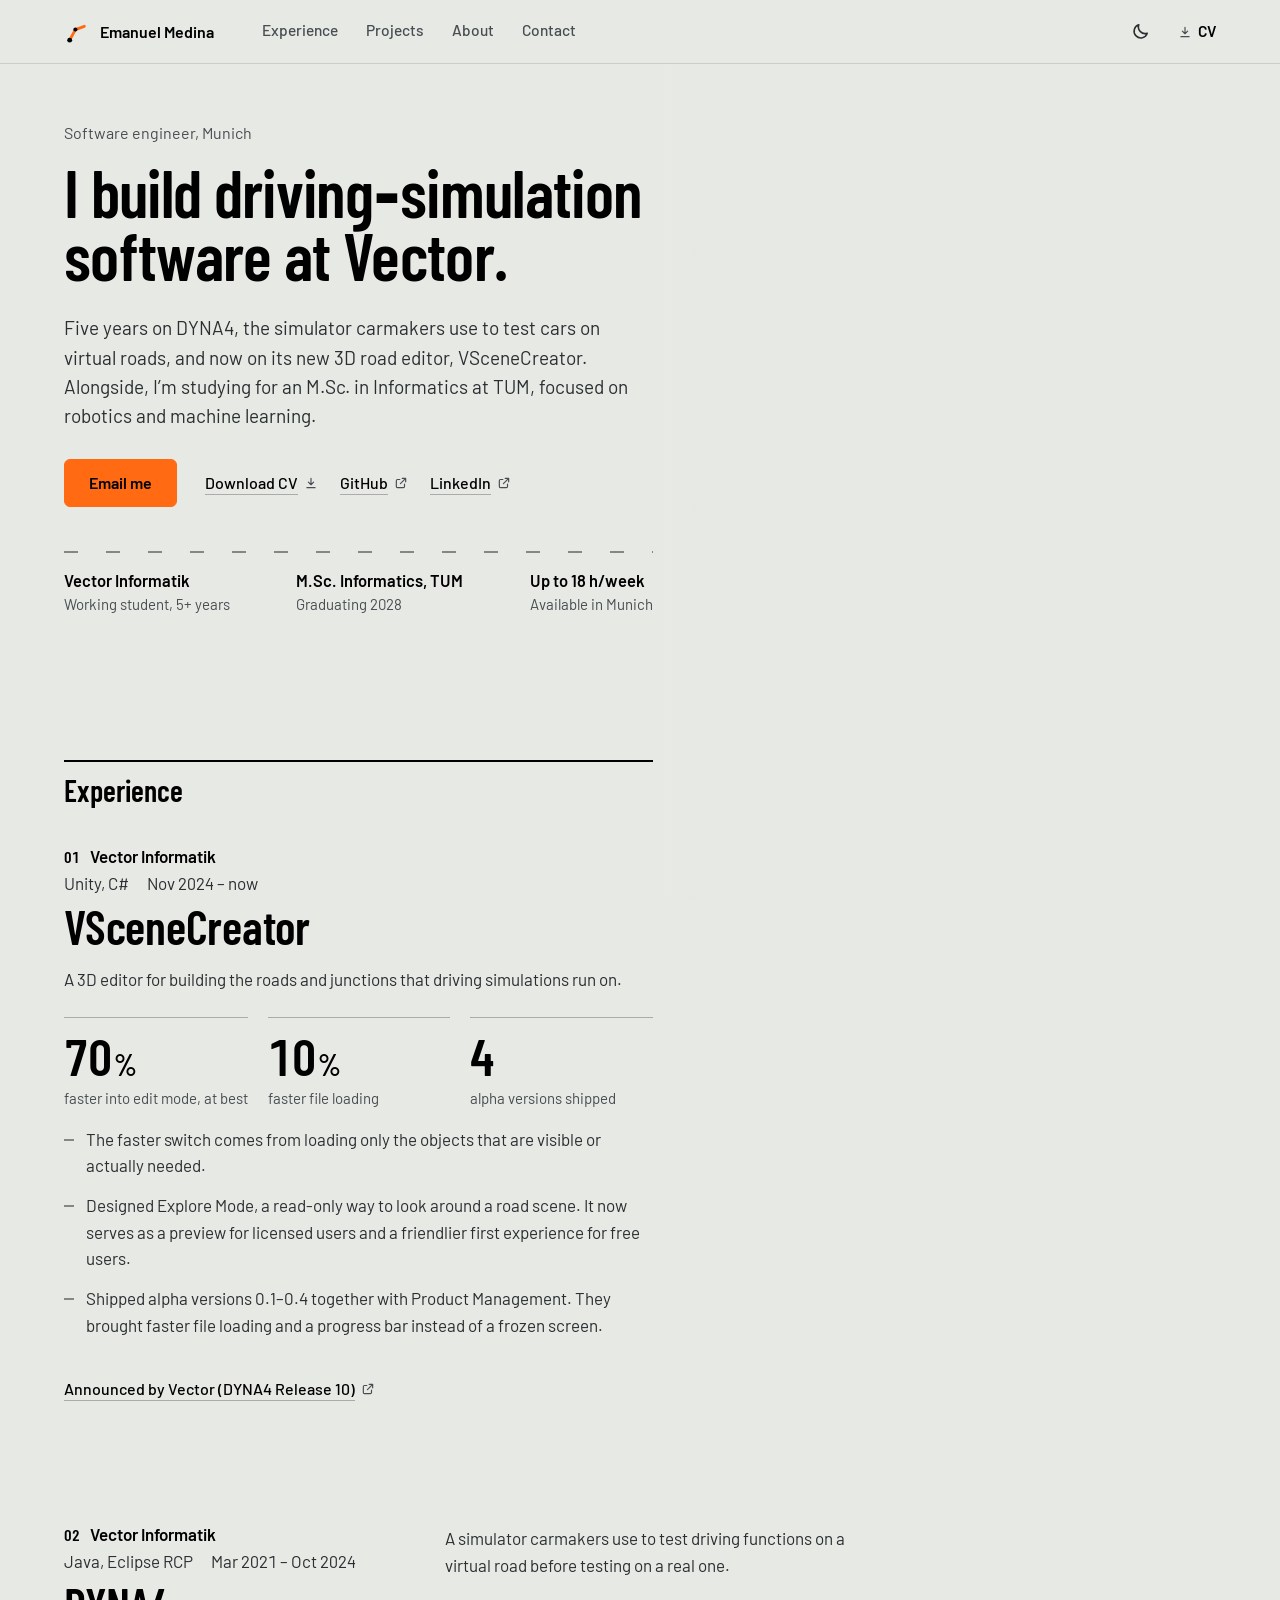
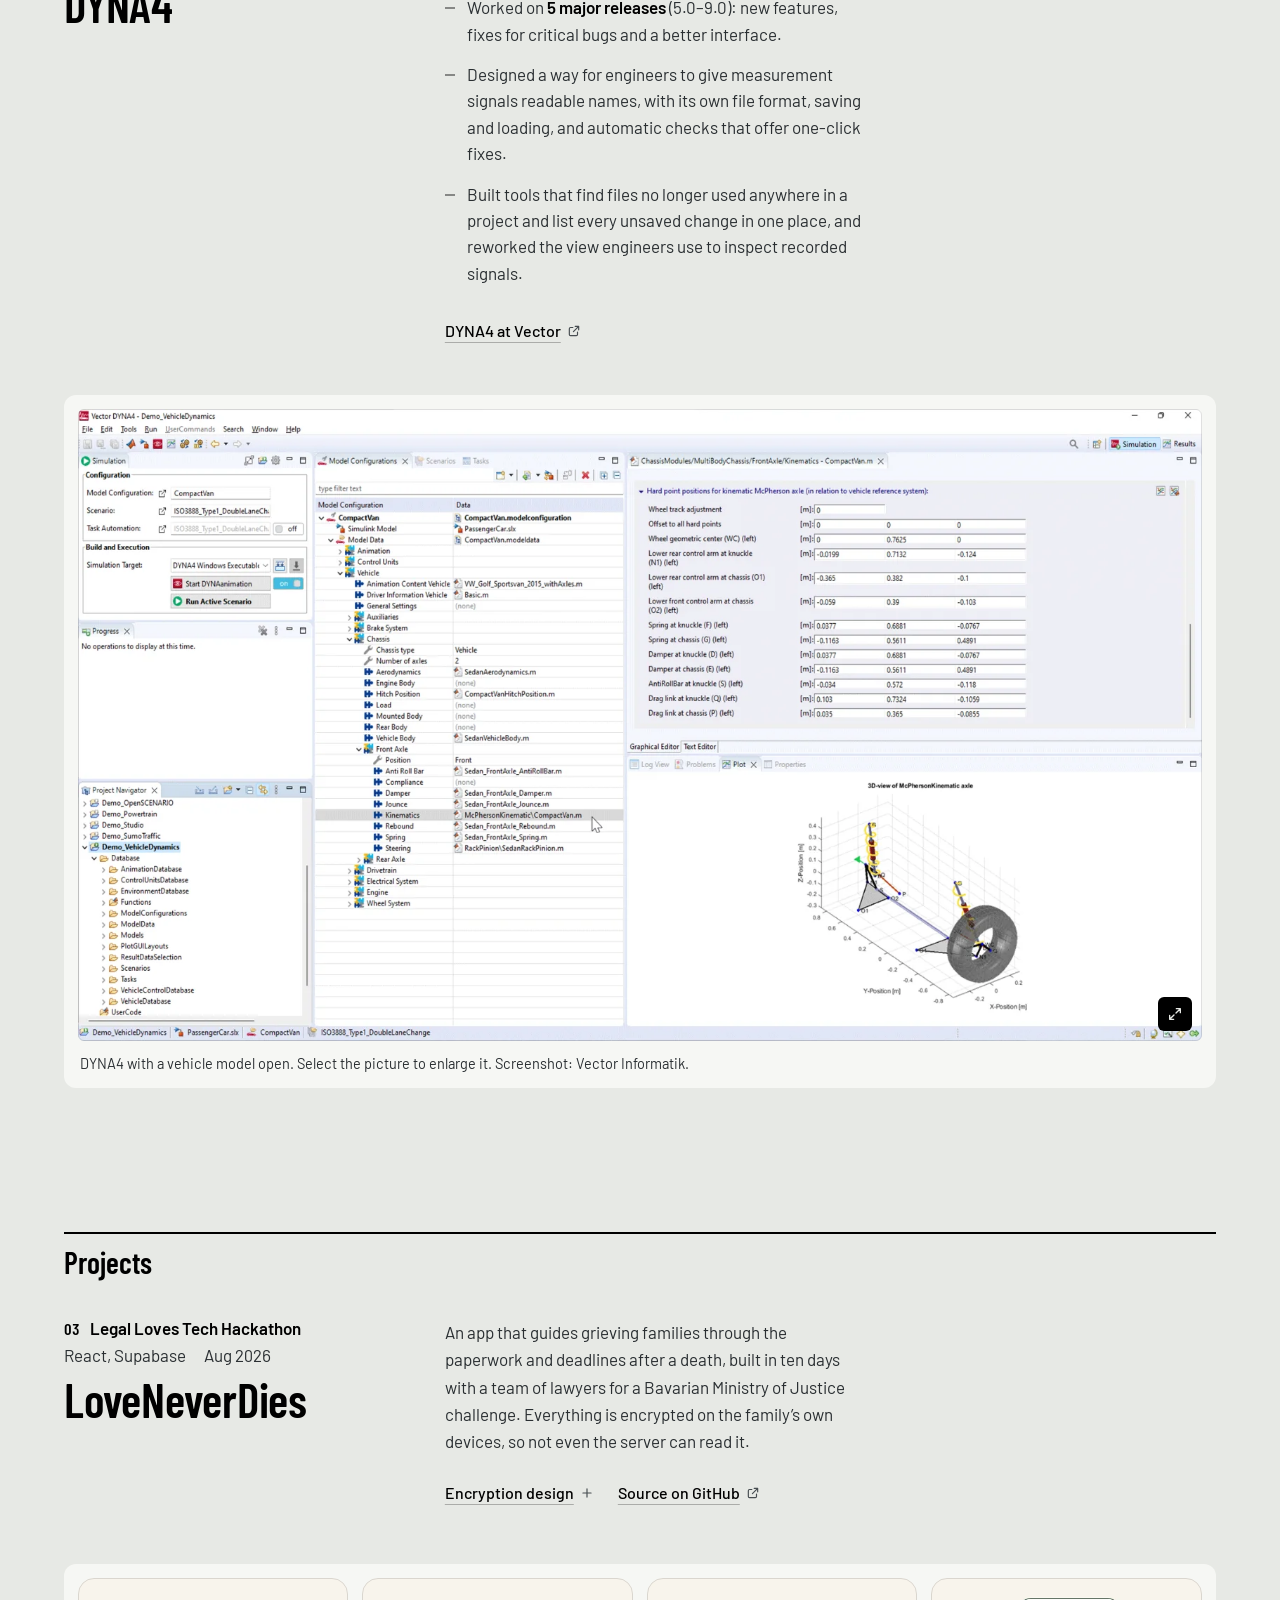
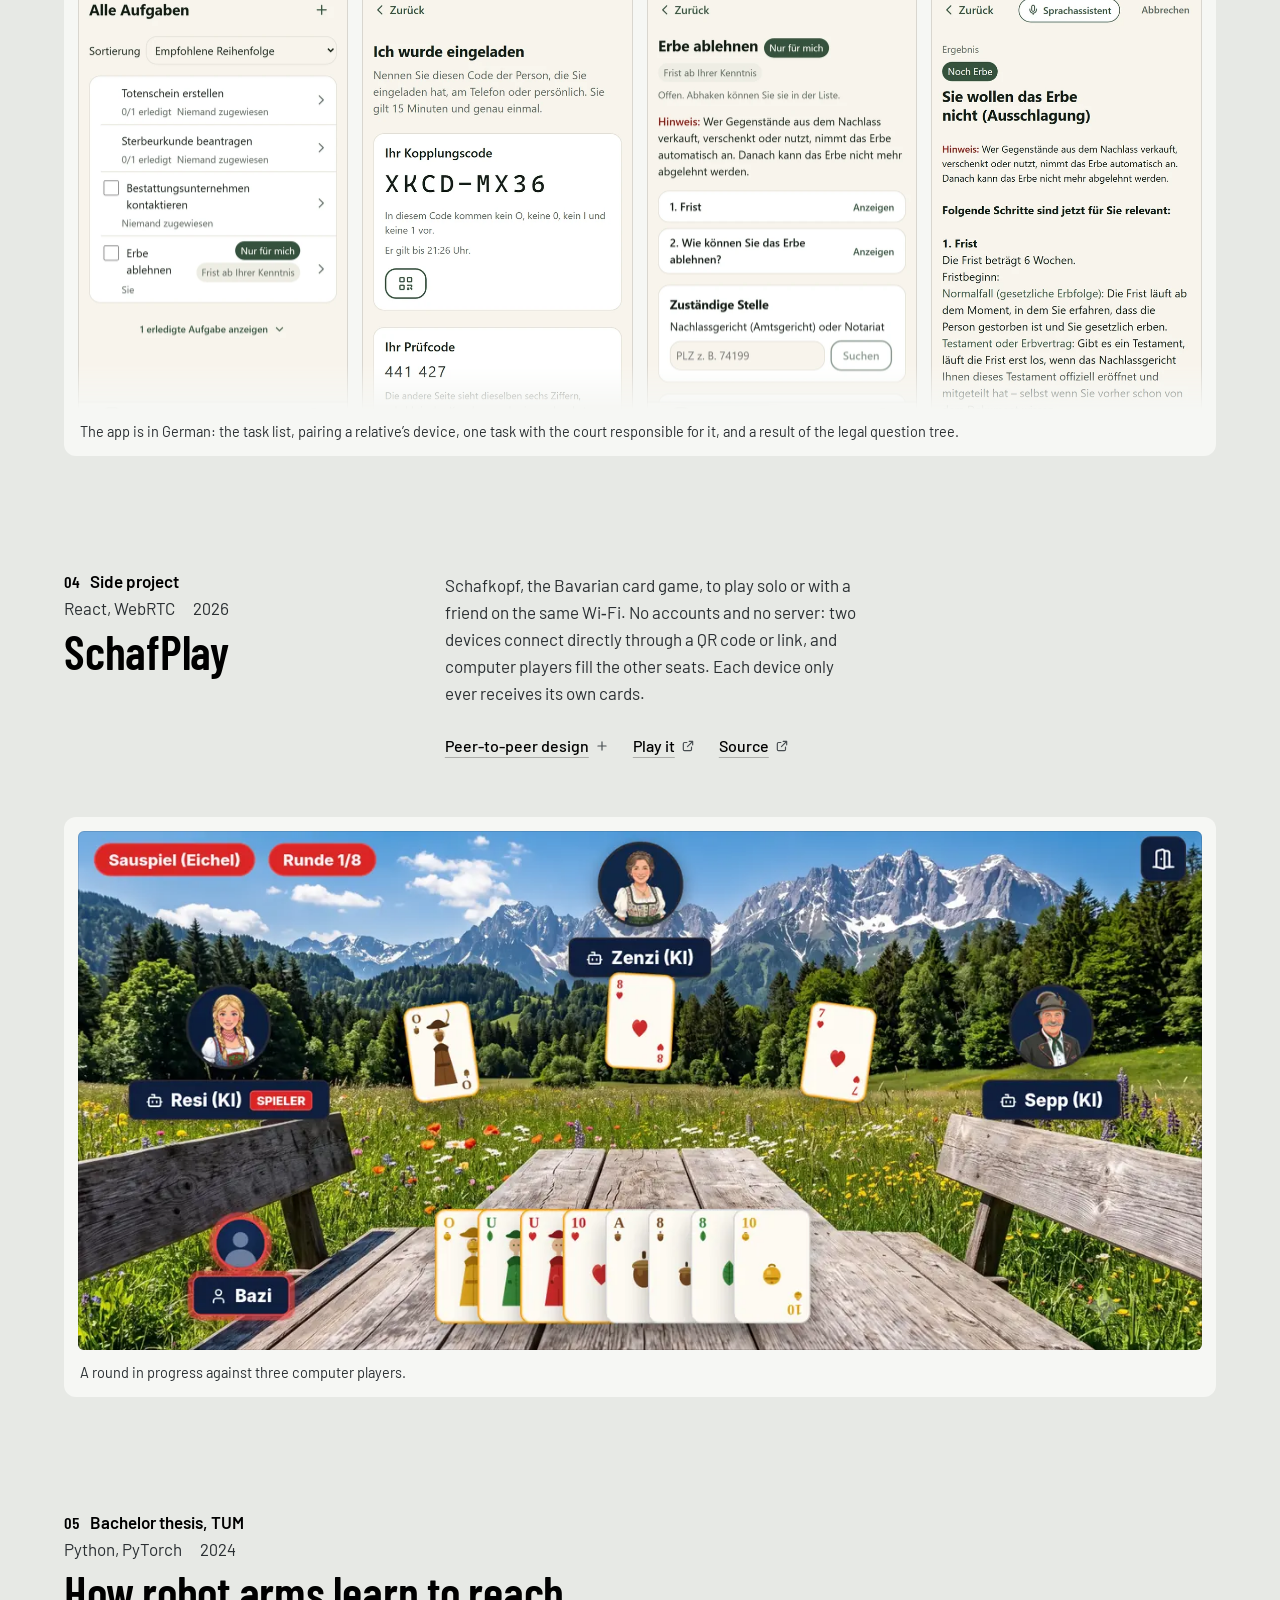
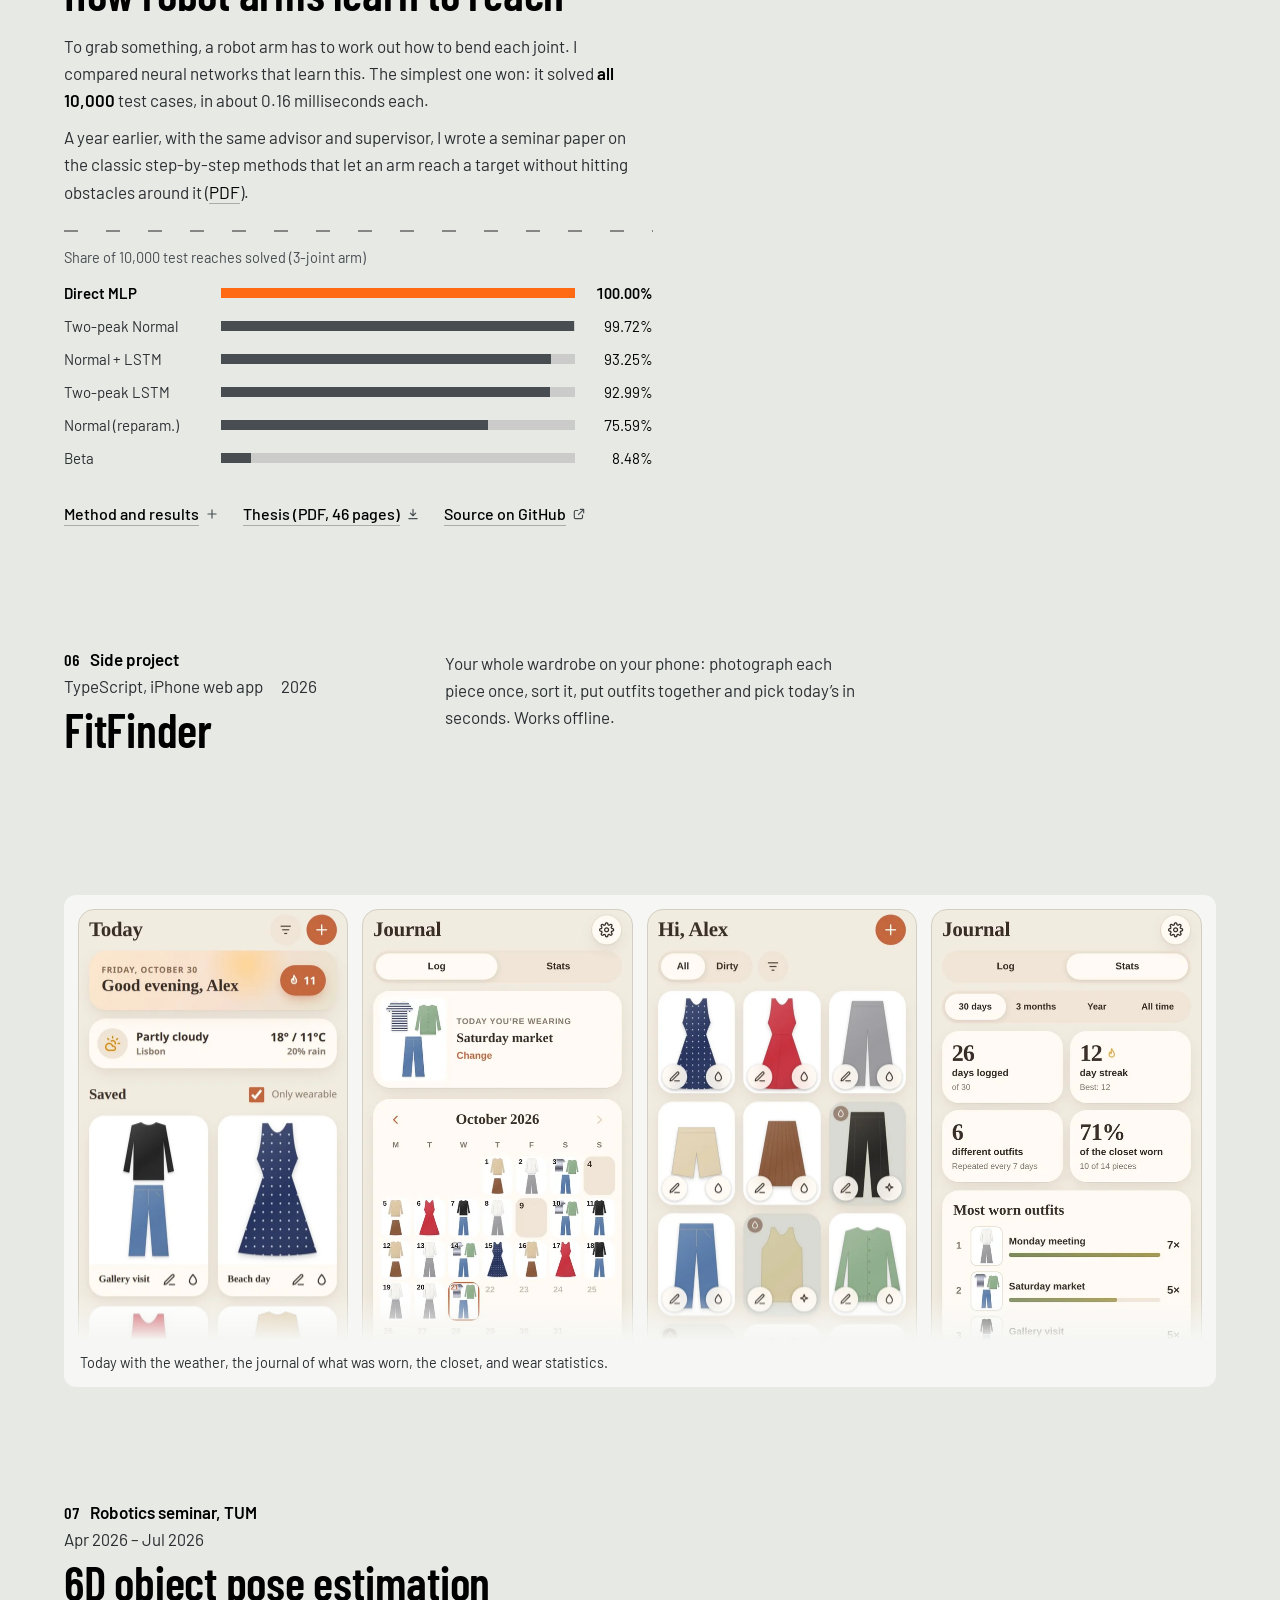
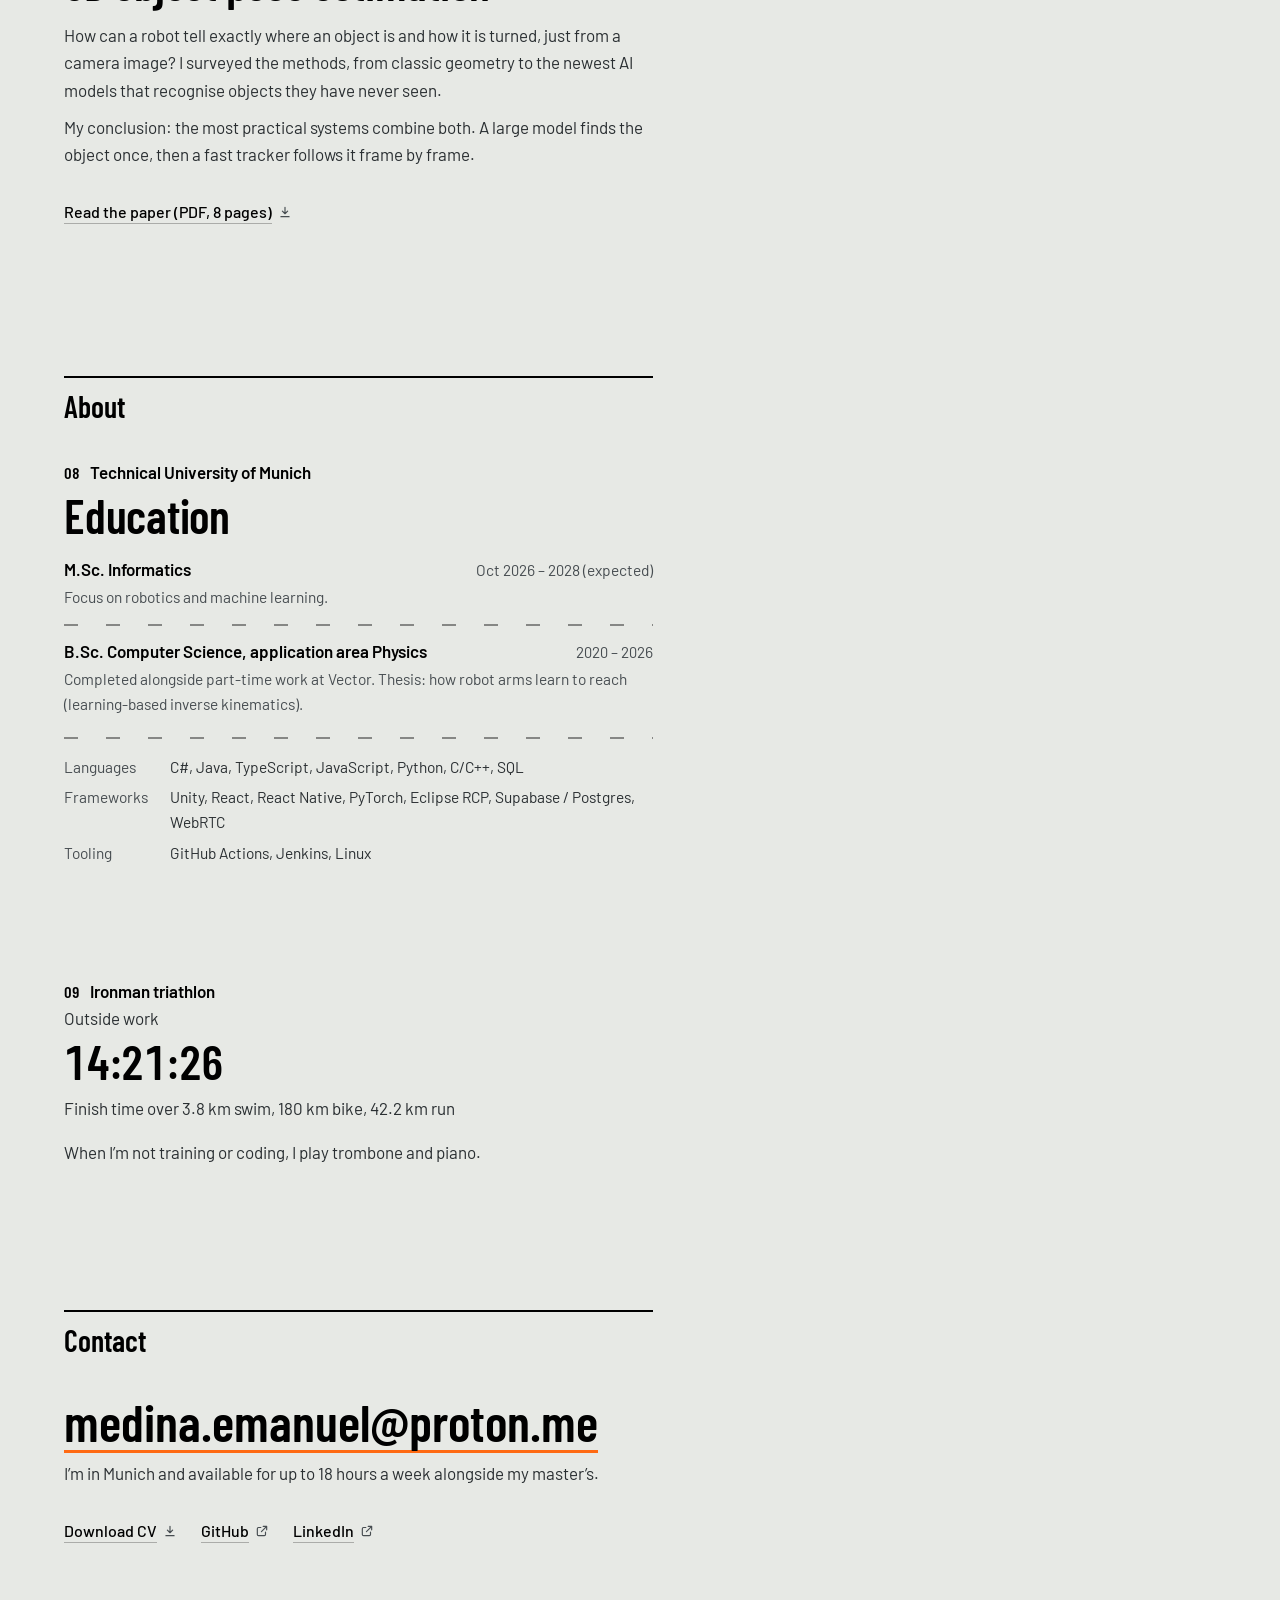
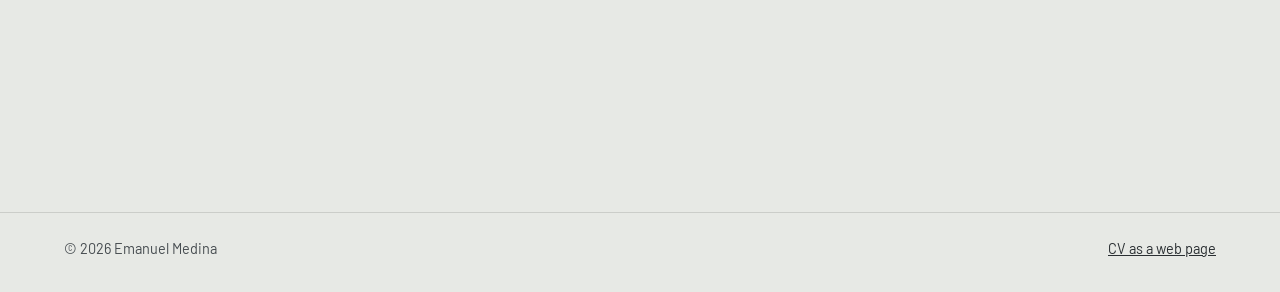
==== commit 8c15de75: "Redesign: road-sign type, test-hall palette, pictures across the page - Type: Barlow and Barlow Cond" ====
--- a/index.html
+++ b/index.html
@@ -7,8 +7,8 @@
 <meta name="description" content="Emanuel Medina Araujo: software engineer in Munich with 5+ years as a working student at Vector Informatik, building driving-simulation software. M.Sc. Informatics at TUM (graduating 2028), available up to 18 hours a week.">
 <meta name="author" content="Emanuel Medina Araujo">
 <meta name="color-scheme" content="light dark">
-<meta name="theme-color" content="#f3f1ec" media="(prefers-color-scheme: light)">
-<meta name="theme-color" content="#111215" media="(prefers-color-scheme: dark)">
+<meta name="theme-color" content="#e4e6e2" media="(prefers-color-scheme: light)">
+<meta name="theme-color" content="#2b2e31" media="(prefers-color-scheme: dark)">
 <link rel="canonical" href="https://emanuelmedinaaraujo.github.io/EmanuelMedinaWebsite/">
 <meta property="og:url" content="https://emanuelmedinaaraujo.github.io/EmanuelMedinaWebsite/">
 <meta property="og:image" content="https://emanuelmedinaaraujo.github.io/EmanuelMedinaWebsite/assets/og.jpg">
@@ -26,8 +26,8 @@
 <meta name="twitter:description" content="5+ years as a working student at Vector. M.Sc. Informatics at TUM, graduating 2028. Available up to 18 hours a week.">
 <link rel="icon" href="assets/favicon.svg" type="image/svg+xml">
 <link rel="alternate" type="text/plain" href="llms.txt" title="llms.txt">
-<link rel="preload" href="assets/fonts/IBMPlexSans-normal-300-700.woff2" as="font" type="font/woff2" crossorigin>
-<link rel="preload" href="assets/fonts/IBMPlexSansCondensed-normal-600.woff2" as="font" type="font/woff2" crossorigin>
+<link rel="preload" href="assets/fonts/Barlow-normal-400.woff2" as="font" type="font/woff2" crossorigin>
+<link rel="preload" href="assets/fonts/BarlowCondensed-normal-600.woff2" as="font" type="font/woff2" crossorigin>
 <link rel="modulepreload" href="assets/vendor/three.module.min.js">
 <link rel="stylesheet" href="assets/fonts/fonts.css">
 <link rel="stylesheet" href="styles.css">
@@ -62,6 +62,7 @@
   <symbol id="i-arrow" viewBox="0 0 24 24" fill="none" stroke="currentColor" stroke-width="2" stroke-linecap="round" stroke-linejoin="round"><path d="M5 12h14m-6-6 6 6-6 6"/></symbol>
   <symbol id="i-download" viewBox="0 0 24 24" fill="none" stroke="currentColor" stroke-width="2" stroke-linecap="round" stroke-linejoin="round"><path d="M12 4v11m0 0-4.5-4.5M12 15l4.5-4.5M5 20h14"/></symbol>
   <symbol id="i-zoom" viewBox="0 0 24 24" fill="none" stroke="currentColor" stroke-width="2" stroke-linecap="round" stroke-linejoin="round"><path d="M14 4h6v6M20 4l-6.5 6.5M10 20H4v-6M4 20l6.5-6.5"/></symbol>
+  <symbol id="i-plus" viewBox="0 0 24 24" fill="none" stroke="currentColor" stroke-width="2" stroke-linecap="round"><path d="M12 5v14M5 12h14"/></symbol>
   <marker id="arrow" viewBox="0 0 10 10" refX="9" refY="5" markerWidth="7" markerHeight="7" orient="auto-start-reverse"><path class="d-h" d="M0 0 10 5 0 10z"/></marker>
   <marker id="arrow-hl" viewBox="0 0 10 10" refX="9" refY="5" markerWidth="7" markerHeight="7" orient="auto-start-reverse"><path class="d-h hl" d="M0 0 10 5 0 10z"/></marker>
 </svg>
@@ -98,7 +99,7 @@
 <nav class="menu" id="menu" aria-label="Sections" hidden>
   <p>Experience</p><a href="#vscenecreator"><i class="st">01</i>VSceneCreator</a><a href="#dyna4"><i class="st">02</i>DYNA4</a>
   <p>Projects</p><a href="#loveneverdies"><i class="st">03</i>LoveNeverDies</a><a href="#schafplay"><i class="st">04</i>SchafPlay</a><a href="#thesis"><i class="st">05</i>Bachelor thesis</a><a href="#fitfinder"><i class="st">06</i>FitFinder</a><a href="#pose"><i class="st">07</i>6D object pose estimation</a>
-  <p>About</p><a href="#education"><i class="st">08</i>Education</a><a href="#off-the-clock"><i class="st">09</i>Ironman</a><a href="#contact"><i class="st"><svg aria-hidden="true"><use href="#i-arrow"/></svg></i>Contact</a>
+  <p>About</p><a href="#education"><i class="st">08</i>Education</a><a href="#off-the-clock"><i class="st">09</i>Ironman</a><a href="#contact"><i class="st"></i>Contact</a>
   <div class="menu-foot">
     <a class="lnk" href="mailto:medina.emanuel@proton.me">Email</a>
     <a class="lnk" href="https://github.com/EmanuelMedinaAraujo" rel="me noopener" target="_blank">GitHub<svg aria-hidden="true"><use href="#i-external"/></svg><span class="sr-only"> (opens in a new tab)</span></a>
@@ -112,8 +113,8 @@
 
     <section class="sec hero tall" id="top" aria-labelledby="hero-title">
       <div class="card">
-        <p class="status">Software engineer · Munich</p>
-        <h1 id="hero-title">I build driving&#8209;simulation software at Vector<em>.</em></h1>
+        <p class="status">Software engineer, Munich</p>
+        <h1 id="hero-title">I build driving&#8209;simulation software at Vector.</h1>
         <p class="pitch">Five years on DYNA4, the simulator carmakers use to test cars on virtual roads, and now on its new 3D road editor, VSceneCreator. Alongside, I’m studying for an M.Sc. in Informatics at TUM, focused on robotics and machine learning.</p>
         <div class="ctas">
           <a class="btn btn-primary" href="mailto:medina.emanuel@proton.me">Email me</a>
@@ -133,14 +134,14 @@
 
 
     <section class="sec grp" data-group="Experience" id="vscenecreator" aria-labelledby="vsc-title">
-      <p class="grp-h">Experience<span>01–02</span></p>
-      <div class="card">
-        <p class="kicker"><span><i class="st">01</i><b>Vector Informatik</b></span><span class="when">Unity, C# · Nov 2024 – now</span></p>
+      <p class="grp-h">Experience</p>
+      <div class="card">
+        <p class="kicker"><span><i class="st">01</i><b>Vector Informatik</b></span><span class="when"><span>Unity, C#</span><span>Nov 2024 – now</span></span></p>
         <h2 id="vsc-title">VSceneCreator</h2>
         <p>A 3D editor for building the roads and junctions that driving simulations run on.</p>
         <ul class="figs">
-          <li><b>70%</b>faster into edit mode, at best</li>
-          <li><b>10%</b>faster file loading</li>
+          <li><b>70<small>%</small></b>faster into edit mode, at best</li>
+          <li><b>10<small>%</small></b>faster file loading</li>
           <li><b>4</b>alpha versions shipped</li>
         </ul>
         <ul class="bullets">
@@ -154,67 +155,83 @@
       </div>
     </section>
 
-    <section class="sec" id="dyna4" aria-labelledby="dyna-title">
-      <div class="card">
-        <p class="kicker"><span><i class="st">02</i><b>Vector Informatik</b></span><span class="when">Java, Eclipse RCP · Mar 2021 – Oct 2024</span></p>
-        <h2 id="dyna-title">DYNA4</h2>
-        <p>A simulator carmakers use to test driving functions on a virtual road before testing on a real one.</p>
-        <ul class="bullets">
-          <li>Worked on <span class="num">5 major releases</span> (5.0–9.0): new features, fixes for critical bugs and a better interface.</li>
-          <li>Designed a way for engineers to give measurement signals readable names, with its own file format, saving and loading, and automatic checks that offer one-click fixes.</li>
-          <li>Built tools that find files no longer used anywhere in a project and list every unsaved change in one place, and reworked the view engineers use to inspect recorded signals.</li>
-        </ul>
-        <figure class="shot mat">
-          <figcaption><span>DYNA4 with a vehicle model open. Screenshot: Vector Informatik.</span><a class="lnk zoom" href="assets/dyna4-simulation.webp">Enlarge<svg aria-hidden="true"><use href="#i-zoom"/></svg></a></figcaption>
-          <a class="zoom" href="assets/dyna4-simulation.webp" aria-label="Enlarge the DYNA4 screenshot"><img class="lightshot" src="assets/dyna4-simulation.webp" width="1600" height="900" loading="lazy" decoding="async" alt="The DYNA4 window with a vehicle model open: simulation controls and the project tree on the left, the model tree in the middle, and on the right a table of front-axle suspension hard points above a 3D plot of the McPherson axle."></a>
+    <section class="sec wide" id="dyna4" aria-labelledby="dyna-title">
+      <div class="card">
+        <div class="lead">
+          <p class="kicker"><span><i class="st">02</i><b>Vector Informatik</b></span><span class="when"><span>Java, Eclipse RCP</span><span>Mar 2021 – Oct 2024</span></span></p>
+          <h2 id="dyna-title">DYNA4</h2>
+        </div>
+        <div class="body">
+          <p>A simulator carmakers use to test driving functions on a virtual road before testing on a real one.</p>
+          <ul class="bullets">
+            <li>Worked on <b>5 major releases</b> (5.0–9.0): new features, fixes for critical bugs and a better interface.</li>
+            <li>Designed a way for engineers to give measurement signals readable names, with its own file format, saving and loading, and automatic checks that offer one-click fixes.</li>
+            <li>Built tools that find files no longer used anywhere in a project and list every unsaved change in one place, and reworked the view engineers use to inspect recorded signals.</li>
+          </ul>
+          <div class="links">
+            <a class="lnk" href="https://www.vector.com/en/product/dyna4/" target="_blank" rel="noopener">DYNA4 at Vector<svg aria-hidden="true"><use href="#i-external"/></svg><span class="sr-only"> (opens in a new tab)</span></a>
+          </div>
+        </div>
+        <div class="cell-slot" aria-hidden="true"></div>
+        <figure class="fig">
+          <a class="zoom" href="assets/dyna4-simulation.webp" aria-label="Enlarge the DYNA4 screenshot"><img class="lightshot" src="assets/dyna4-simulation.webp" width="1600" height="900" loading="lazy" decoding="async" alt="The DYNA4 window with a vehicle model open: simulation controls and the project tree on the left, the model tree in the middle, and on the right a table of front-axle suspension hard points above a 3D plot of the McPherson axle."><svg aria-hidden="true"><use href="#i-zoom"/></svg></a>
+          <figcaption>DYNA4 with a vehicle model open. Select the picture to enlarge it. Screenshot: Vector Informatik.</figcaption>
         </figure>
-        <div class="links">
-          <a class="lnk" href="https://www.vector.com/en/product/dyna4/" target="_blank" rel="noopener">DYNA4 at Vector<svg aria-hidden="true"><use href="#i-external"/></svg><span class="sr-only"> (opens in a new tab)</span></a>
-        </div>
-      </div>
-    </section>
-
-    <section class="sec grp" data-group="Projects" id="loveneverdies" aria-labelledby="lnd-title">
-      <p class="grp-h">Projects<span>03–07</span></p>
-      <div class="card">
-        <p class="kicker"><span><i class="st">03</i><b>Legal Loves Tech Hackathon</b></span><span class="when">React, Supabase · Aug 2026</span></p>
-        <h2 id="lnd-title">LoveNeverDies</h2>
-        <p>An app that guides grieving families through the paperwork and deadlines after a death, built in ten days with a team of lawyers for a Bavarian Ministry of Justice challenge. Everything is encrypted on the family’s own devices, so not even the server can read it.</p>
-        <figure class="screens mat">
+      </div>
+    </section>
+
+    <section class="sec grp wide" data-group="Projects" id="loveneverdies" aria-labelledby="lnd-title">
+      <p class="grp-h">Projects</p>
+      <div class="card">
+        <div class="lead">
+          <p class="kicker"><span><i class="st">03</i><b>Legal Loves Tech Hackathon</b></span><span class="when"><span>React, Supabase</span><span>Aug 2026</span></span></p>
+          <h2 id="lnd-title">LoveNeverDies</h2>
+        </div>
+        <div class="body">
+          <p>An app that guides grieving families through the paperwork and deadlines after a death, built in ten days with a team of lawyers for a Bavarian Ministry of Justice challenge. Everything is encrypted on the family’s own devices, so not even the server can read it.</p>
+          <div class="links">
+            <a class="lnk" href="#deep-loveneverdies" data-deep="deep-loveneverdies">Encryption design<svg aria-hidden="true"><use href="#i-plus"/></svg></a>
+            <a class="lnk" href="https://github.com/EmanuelMedinaAraujo/LoveNeverDies" rel="noopener" target="_blank">Source on GitHub<svg aria-hidden="true"><use href="#i-external"/></svg><span class="sr-only"> (opens in a new tab)</span></a>
+          </div>
+        </div>
+        <div class="cell-slot" aria-hidden="true"></div>
+        <figure class="fig screens">
           <span><img class="lightshot" src="assets/loveneverdies-tasks.webp" width="540" height="919" loading="lazy" decoding="async" alt="LoveNeverDies: the list of all tasks after a death, each with its progress and who it is assigned to."></span>
           <span><img class="lightshot" src="assets/loveneverdies-pairing.webp" width="540" height="919" loading="lazy" decoding="async" alt="LoveNeverDies: the pairing code and spoken check code for adding a relative’s device."></span>
+          <span><img class="lightshot" src="assets/loveneverdies-task.webp" width="540" height="919" loading="lazy" decoding="async" alt="LoveNeverDies: one task, refusing the inheritance, with its deadline and a search for the court responsible."></span>
           <span><img class="lightshot" src="assets/loveneverdies-result.webp" width="540" height="919" loading="lazy" decoding="async" alt="LoveNeverDies: the result of the question tree for someone who does not want the inheritance, with the deadline and the next steps."></span>
-          <figcaption><span class="cap-3">The app is in German: the task list, pairing a relative’s device, and a result of the legal question tree.</span><span class="cap-2">The app is in German: the task list and pairing a relative’s device.</span></figcaption>
+          <figcaption><span class="cap-4">The app is in German: the task list, pairing a relative’s device, one task with the court responsible for it, and a result of the legal question tree.</span><span class="cap-2">The app is in German: the task list and pairing a relative’s device.</span></figcaption>
         </figure>
-        <div class="links">
-          <a class="lnk" href="#deep-loveneverdies" data-deep="deep-loveneverdies">Encryption design<svg aria-hidden="true"><use href="#i-arrow"/></svg></a>
-          <a class="lnk" href="https://github.com/EmanuelMedinaAraujo/LoveNeverDies" rel="noopener" target="_blank">Source on GitHub<svg aria-hidden="true"><use href="#i-external"/></svg><span class="sr-only"> (opens in a new tab)</span></a>
-        </div>
-      </div>
-    </section>
-
-    <section class="sec" id="schafplay" aria-labelledby="sp-title">
-      <div class="card">
-        <p class="kicker"><span><i class="st">04</i><b>Side project</b></span><span class="when">React, WebRTC · 2026</span></p>
-        <h2 id="sp-title">SchafPlay</h2>
-        <p>Schafkopf, the Bavarian card game, to play solo or with a friend on the same Wi&#8209;Fi. No accounts and no server: two devices connect directly through a QR code or link, and computer players fill the other seats. Each device only ever receives its own cards.</p>
-        <figure class="shot">
+      </div>
+    </section>
+
+    <section class="sec wide" id="schafplay" aria-labelledby="sp-title">
+      <div class="card">
+        <div class="lead">
+          <p class="kicker"><span><i class="st">04</i><b>Side project</b></span><span class="when"><span>React, WebRTC</span><span>2026</span></span></p>
+          <h2 id="sp-title">SchafPlay</h2>
+        </div>
+        <div class="body">
+          <p>Schafkopf, the Bavarian card game, to play solo or with a friend on the same Wi&#8209;Fi. No accounts and no server: two devices connect directly through a QR code or link, and computer players fill the other seats. Each device only ever receives its own cards.</p>
+          <div class="links">
+            <a class="lnk" href="#deep-schafplay" data-deep="deep-schafplay">Peer-to-peer design<svg aria-hidden="true"><use href="#i-plus"/></svg></a>
+            <a class="lnk" href="https://emanuelmedinaaraujo.github.io/SchafPlay/" rel="noopener" target="_blank">Play it<svg aria-hidden="true"><use href="#i-external"/></svg><span class="sr-only"> (opens in a new tab)</span></a>
+            <a class="lnk" href="https://github.com/EmanuelMedinaAraujo/SchafPlay" rel="noopener" target="_blank">Source<svg aria-hidden="true"><use href="#i-external"/></svg><span class="sr-only"> (opens in a new tab)</span></a>
+          </div>
+        </div>
+        <div class="cell-slot" aria-hidden="true"></div>
+        <figure class="fig">
           <img src="assets/schafplay-table.webp" width="1266" height="585" loading="lazy" decoding="async" alt="A SchafPlay round in progress: three computer players around a wooden table in an Alpine meadow have played their cards, and the player's hand of eight cards is fanned out at the bottom.">
           <figcaption>A round in progress against three computer players.</figcaption>
         </figure>
-        <div class="links">
-          <a class="lnk" href="#deep-schafplay" data-deep="deep-schafplay">Peer-to-peer design<svg aria-hidden="true"><use href="#i-arrow"/></svg></a>
-          <a class="lnk" href="https://emanuelmedinaaraujo.github.io/SchafPlay/" rel="noopener" target="_blank">Play it<svg aria-hidden="true"><use href="#i-external"/></svg><span class="sr-only"> (opens in a new tab)</span></a>
-          <a class="lnk" href="https://github.com/EmanuelMedinaAraujo/SchafPlay" rel="noopener" target="_blank">Source<svg aria-hidden="true"><use href="#i-external"/></svg><span class="sr-only"> (opens in a new tab)</span></a>
-        </div>
       </div>
     </section>
 
     <section class="sec" id="thesis" aria-labelledby="ik-title">
       <div class="card">
-        <p class="kicker"><span><i class="st">05</i><b>Bachelor thesis, TUM</b></span><span class="when">Python, PyTorch · 2024</span></p>
+        <p class="kicker"><span><i class="st">05</i><b>Bachelor thesis, TUM</b></span><span class="when"><span>Python, PyTorch</span><span>2024</span></span></p>
         <h2 id="ik-title">How robot arms learn to reach</h2>
-        <p>To grab something, a robot arm has to work out how to bend each joint. I compared neural networks that learn this. The simplest one won: it solved <span class="num">all 10,000</span> test cases, in about 0.16 milliseconds each.</p>
+        <p>To grab something, a robot arm has to work out how to bend each joint. I compared neural networks that learn this. The simplest one won: it solved <b>all 10,000</b> test cases, in about 0.16 milliseconds each.</p>
         <p>A year earlier, with the same advisor and supervisor, I wrote a seminar paper on the classic step-by-step methods that let an arm reach a target without hitting obstacles around it (<a class="inl" href="papers/numerical-inverse-kinematics.pdf">PDF</a>).</p>
         <figure class="chart">
           <figcaption>Share of 10,000 test reaches solved (3-joint arm)</figcaption>
@@ -228,23 +245,29 @@
           </ul>
         </figure>
         <div class="links">
-          <a class="lnk" href="#deep-thesis" data-deep="deep-thesis">Method and results<svg aria-hidden="true"><use href="#i-arrow"/></svg></a>
+          <a class="lnk" href="#deep-thesis" data-deep="deep-thesis">Method and results<svg aria-hidden="true"><use href="#i-plus"/></svg></a>
           <a class="lnk" href="papers/learning-based-inverse-kinematics.pdf">Thesis (PDF, 46 pages)<svg aria-hidden="true"><use href="#i-download"/></svg></a>
           <a class="lnk" href="https://github.com/EmanuelMedinaAraujo/BachelorThesis" rel="noopener" target="_blank">Source on GitHub<svg aria-hidden="true"><use href="#i-external"/></svg><span class="sr-only"> (opens in a new tab)</span></a>
         </div>
       </div>
     </section>
 
-    <section class="sec" id="fitfinder" aria-labelledby="ff-title">
-      <div class="card">
-        <p class="kicker"><span><i class="st">06</i><b>Side project</b></span><span class="when">TypeScript, iPhone web app · 2026</span></p>
-        <h2 id="ff-title">FitFinder</h2>
-        <p>Your whole wardrobe on your phone: photograph each piece once, sort it, put outfits together and pick today’s in seconds. Works offline.</p>
-        <figure class="screens" style="--crop:540/980">
+    <section class="sec wide" id="fitfinder" aria-labelledby="ff-title">
+      <div class="card">
+        <div class="lead">
+          <p class="kicker"><span><i class="st">06</i><b>Side project</b></span><span class="when"><span>TypeScript, iPhone web app</span><span>2026</span></span></p>
+          <h2 id="ff-title">FitFinder</h2>
+        </div>
+        <div class="body">
+          <p>Your whole wardrobe on your phone: photograph each piece once, sort it, put outfits together and pick today’s in seconds. Works offline.</p>
+        </div>
+        <div class="cell-slot" aria-hidden="true"></div>
+        <figure class="fig screens">
           <span><img class="img-light" src="assets/fitfinder-today-light.webp" width="540" height="1169" loading="lazy" decoding="async" alt="FitFinder’s Today screen: a greeting, today’s weather in Lisbon and the saved outfits you can wear."><img class="img-dark" src="assets/fitfinder-today-dark.webp" width="540" height="1169" loading="lazy" decoding="async" alt=""></span>
           <span><img class="img-light" src="assets/fitfinder-journal-light.webp" width="540" height="1169" loading="lazy" decoding="async" alt="FitFinder journal: what you wore each day of the month on a calendar."><img class="img-dark" src="assets/fitfinder-journal-dark.webp" width="540" height="1169" loading="lazy" decoding="async" alt=""></span>
           <span><img class="img-light" src="assets/fitfinder-closet-light.webp" width="540" height="1169" loading="lazy" decoding="async" alt="FitFinder closet: every piece of clothing as a tile in a grid."><img class="img-dark" src="assets/fitfinder-closet-dark.webp" width="540" height="1169" loading="lazy" decoding="async" alt=""></span>
-          <figcaption><span class="cap-3">Today with the weather, the journal of what was worn, and the closet.</span><span class="cap-2">Today with the weather, and the journal of what was worn.</span></figcaption>
+          <span><img class="img-light" src="assets/fitfinder-stats-light.webp" width="540" height="1169" loading="lazy" decoding="async" alt="FitFinder statistics: days logged, the current streak, how much of the closet was worn and the most worn outfits."><img class="img-dark" src="assets/fitfinder-stats-dark.webp" width="540" height="1169" loading="lazy" decoding="async" alt=""></span>
+          <figcaption><span class="cap-4">Today with the weather, the journal of what was worn, the closet, and wear statistics.</span><span class="cap-2">Today with the weather, and the journal of what was worn.</span></figcaption>
         </figure>
       </div>
     </section>
@@ -262,7 +285,7 @@
     </section>
 
     <section class="sec grp" data-group="About" id="education" aria-labelledby="edu-title">
-      <p class="grp-h">About<span>08–09</span></p>
+      <p class="grp-h">About</p>
       <div class="card">
         <p class="kicker"><span><i class="st">08</i><b>Technical University of Munich</b></span></p>
         <h2 id="edu-title">Education</h2>
@@ -305,7 +328,8 @@
 
 <footer class="site-footer">
   <div class="in">
-    <span>© 2026 Emanuel Medina · <a href="cv/">CV&nbsp;as&nbsp;a&nbsp;web&nbsp;page</a></span>
+    <span>© 2026 Emanuel Medina</span>
+    <a href="cv/">CV as a web page</a>
   </div>
 </footer>
 
--- a/assets/fonts/fonts.css
+++ b/assets/fonts/fonts.css
@@ -24,11 +24,44 @@
   src: url(IBMPlexSans-normal-300-700.woff2) format('woff2');
   unicode-range: U+0000-00FF, U+0131, U+0152-0153, U+02BB-02BC, U+02C6, U+02DA, U+02DC, U+0304, U+0308, U+0329, U+2000-206F, U+20AC, U+2122, U+2191, U+2193, U+2212, U+2215, U+FEFF, U+FFFD;
 }
+/* Barlow: a grotesque drawn from road signs and number plates */
 @font-face {
-  font-family: 'IBM Plex Sans Condensed';
+  font-family: 'Barlow';
+  font-style: normal;
+  font-weight: 400;
+  font-display: swap;
+  src: url(Barlow-normal-400.woff2) format('woff2');
+  unicode-range: U+0000-00FF, U+0131, U+0152-0153, U+02BB-02BC, U+02C6, U+02DA, U+02DC, U+0304, U+0308, U+0329, U+2000-206F, U+20AC, U+2122, U+2191, U+2193, U+2212, U+2215, U+FEFF, U+FFFD;
+}
+@font-face {
+  font-family: 'Barlow';
+  font-style: normal;
+  font-weight: 500;
+  font-display: swap;
+  src: url(Barlow-normal-500.woff2) format('woff2');
+  unicode-range: U+0000-00FF, U+0131, U+0152-0153, U+02BB-02BC, U+02C6, U+02DA, U+02DC, U+0304, U+0308, U+0329, U+2000-206F, U+20AC, U+2122, U+2191, U+2193, U+2212, U+2215, U+FEFF, U+FFFD;
+}
+@font-face {
+  font-family: 'Barlow';
   font-style: normal;
   font-weight: 600;
   font-display: swap;
-  src: url(IBMPlexSansCondensed-normal-600.woff2) format('woff2');
+  src: url(Barlow-normal-600.woff2) format('woff2');
   unicode-range: U+0000-00FF, U+0131, U+0152-0153, U+02BB-02BC, U+02C6, U+02DA, U+02DC, U+0304, U+0308, U+0329, U+2000-206F, U+20AC, U+2122, U+2191, U+2193, U+2212, U+2215, U+FEFF, U+FFFD;
 }
+@font-face {
+  font-family: 'Barlow Condensed';
+  font-style: normal;
+  font-weight: 500;
+  font-display: swap;
+  src: url(BarlowCondensed-normal-500.woff2) format('woff2');
+  unicode-range: U+0000-00FF, U+0131, U+0152-0153, U+02BB-02BC, U+02C6, U+02DA, U+02DC, U+0304, U+0308, U+0329, U+2000-206F, U+20AC, U+2122, U+2191, U+2193, U+2212, U+2215, U+FEFF, U+FFFD;
+}
+@font-face {
+  font-family: 'Barlow Condensed';
+  font-style: normal;
+  font-weight: 600;
+  font-display: swap;
+  src: url(BarlowCondensed-normal-600.woff2) format('woff2');
+  unicode-range: U+0000-00FF, U+0131, U+0152-0153, U+02BB-02BC, U+02C6, U+02DA, U+02DC, U+0304, U+0308, U+0329, U+2000-206F, U+20AC, U+2122, U+2191, U+2193, U+2212, U+2215, U+FEFF, U+FFFD;
+}
--- a/styles.css
+++ b/styles.css
@@ -1,22 +1,25 @@
-/* Workcell — Emanuel Medina */
+/* Workcell — Emanuel Medina
+   Palette from a test hall: cabinet grey, asphalt, marking white, robot orange.
+   Type: Barlow, a grotesque drawn from road signs and number plates. */
 :root{
-  --bg:#f3f1ec; --bg-2:#e9e6df;
-  --ink:#15151a; --soft:#383733; --mute:#5d5b55;
-  --card-solid:#faf9f6; --mat:#e7e4dd; --line:rgba(21,21,26,.1); --line-2:rgba(21,21,26,.2);
-  --acc:#ff6a13; --acc-ink:#b4450a; --btn:#15151a; --btn-ink:#f6f5f1;
-    --r:8px;
-  --s2:8px; --s3:12px; --s4:16px; --s5:24px; --s6:32px; --s7:48px;
-  --header:64px;
-  --sans:"IBM Plex Sans",ui-sans-serif,system-ui,-apple-system,"Segoe UI",sans-serif;
-  --display:"IBM Plex Sans Condensed","IBM Plex Sans",ui-sans-serif,system-ui,sans-serif;
-  --mono:"IBM Plex Mono",ui-monospace,SFMono-Regular,Menlo,monospace;
+  --bg:#e7e9e5; --bg-2:#dcdfda; --mat:#f6f7f4; --card-solid:#f1f2ef;
+  --ink:#000; --soft:#2a2f32; --mute:#474d51;
+  --line:rgba(0,0,0,.12); --line-2:rgba(0,0,0,.26); --lane:rgba(0,0,0,.42);
+  --acc:#ff6a13; --acc-ink:#a8400a;
+  --r:6px;
+  --s3:12px; --s4:16px; --s5:24px; --s6:32px;
+  --header:64px; --pad:max(24px,5vw);
+  --sans:"Barlow",ui-sans-serif,system-ui,-apple-system,"Segoe UI",sans-serif;
+  --display:"Barlow Condensed","Barlow",ui-sans-serif,system-ui,sans-serif;
+  --mono:"IBM Plex Mono",ui-monospace,SFMono-Regular,Menlo,monospace; /* code only */
   color-scheme:light;
 }
+/* Night is asphalt with white markings, not a black screen. */
 [data-theme="dark"]{
-  --bg:#111215; --bg-2:#191a1e;
-  --ink:#eeece7; --soft:#cbc8c1; --mute:#9d9a92;
-  --card-solid:#18191d; --mat:#24262b; --line:rgba(255,255,255,.1); --line-2:rgba(255,255,255,.2);
-  --acc:#ff7a2b; --acc-ink:#ff9a5c; --btn:#eeece7; --btn-ink:#131316;
+  --bg:#2b2e31; --bg-2:#232628; --mat:#3b3f43; --card-solid:#33373a;
+  --ink:#fff; --soft:#dcdedb; --mute:#a7acae;
+  --line:rgba(255,255,255,.13); --line-2:rgba(255,255,255,.28); --lane:rgba(255,255,255,.6);
+  --acc:#ff7a2b; --acc-ink:#ff9a5c;
   color-scheme:dark;
 }
 
@@ -24,17 +27,19 @@
 *{margin:0;padding:0}
 html{scroll-behavior:smooth;scroll-padding-top:calc(var(--header) + 16px);-webkit-text-size-adjust:100%}
 @media (prefers-reduced-motion:reduce){html{scroll-behavior:auto}*,*::before,*::after{animation:none!important;transition:none!important}}
-body{background:var(--bg);color:var(--ink);font-family:var(--sans);font-size:16px;line-height:1.65;-webkit-font-smoothing:antialiased;text-rendering:optimizeLegibility;overflow-x:hidden}
+body{background:var(--bg);color:var(--ink);font-family:var(--sans);font-size:17px;line-height:1.6;-webkit-font-smoothing:antialiased;text-rendering:optimizeLegibility;overflow-x:hidden}
 img,svg{display:block;max-width:100%}
 a{color:inherit}
 button{font:inherit;color:inherit;background:none;border:0;cursor:pointer}
 :focus-visible{outline:2px solid var(--acc);outline-offset:3px;border-radius:4px}
 [tabindex="-1"]:focus{outline:none}
-::selection{background:var(--acc);color:#111}
+::selection{background:var(--acc);color:#000}
 .sprite{position:absolute;width:0;height:0;overflow:hidden}
 .skip{position:fixed;left:16px;top:-60px;z-index:100;background:var(--ink);color:var(--bg);padding:10px 14px;border-radius:var(--r);text-decoration:none;font-weight:600;transition:top .2s}
 .skip:focus{top:12px}
 .sr-only{position:absolute;width:1px;height:1px;padding:0;margin:-1px;overflow:hidden;clip:rect(0 0 0 0);white-space:nowrap;border:0}
+/* Road markings as rules: a solid line bounds a group, a broken line (one on, two off) divides inside it. */
+.facts,.chart,.skills,.edu li{background:repeating-linear-gradient(90deg,var(--lane) 0 14px,transparent 14px 42px) left top/100% 2px no-repeat}
 
 /* ---------- 3D stage ---------- */
 #stage{position:fixed;inset:0;width:100vw;height:100vh;height:100lvh;display:block;z-index:0;touch-action:pan-y}
@@ -43,42 +48,43 @@
 html:not(.gl) #stage{display:none}
 .tags{position:fixed;inset:0;z-index:1;pointer-events:none;display:none}
 .gl .tags{display:block}
-/* Exhibit label: a small station plate, numbered like the sections. */
-.tag{position:absolute;left:0;top:0;transform:translate(-50%,10px);pointer-events:auto;display:flex;gap:7px;align-items:baseline;
-  font:500 13px/1 var(--sans);background:color-mix(in srgb,var(--bg) 90%,transparent);color:var(--ink);padding:7px 10px;border:1px solid var(--line-2);border-radius:6px;white-space:nowrap;
+/* Station plate: names a station on hover, and the active one in the phone strip. */
+.tag{position:absolute;left:0;top:0;transform:translate(-50%,10px);pointer-events:auto;display:flex;gap:8px;align-items:baseline;
+  font:500 14px/1 var(--sans);background:var(--bg);color:var(--ink);padding:7px 10px;border:1px solid var(--line-2);border-radius:var(--r);white-space:nowrap;
   opacity:0;visibility:hidden;transition:opacity .25s,visibility .25s;cursor:pointer}
 .tag.on{opacity:1;visibility:visible}
-.tag i{font:500 11.5px/1 var(--mono);font-style:normal;color:var(--mute)}
-.tag.cur i{color:var(--acc-ink)}
+.tag i{font:600 14px/1 var(--display);font-style:normal;color:var(--mute);font-variant-numeric:tabular-nums}
+.tag.cur i{color:var(--ink)}
+
 /* ---------- header ---------- */
-.site-header{position:fixed;top:0;left:0;right:0;z-index:20;height:var(--header);display:flex;align-items:center;gap:var(--s4);padding:0 max(24px,5vw);
+.site-header{position:fixed;top:0;left:0;right:0;z-index:20;height:var(--header);display:flex;align-items:center;gap:var(--s4);padding:0 var(--pad);
   background:var(--bg);border-bottom:1px solid var(--line)}
-.brand{display:flex;align-items:center;gap:10px;font-weight:600;text-decoration:none;font-size:15px;white-space:nowrap}
+.brand{display:flex;align-items:center;gap:10px;font-weight:600;text-decoration:none;font-size:16px;white-space:nowrap}
 .brand svg{width:26px;height:26px;flex:none}
-.nav{display:flex;gap:26px;margin-left:var(--s6)}
-.nav a{text-decoration:none;font-size:14.5px;color:var(--mute);padding:8px 0;border-bottom:2px solid transparent;transition:color .2s,border-color .2s}
+.nav{display:flex;gap:28px;margin-left:var(--s6)}
+.nav a{text-decoration:none;font-size:15.5px;font-weight:500;color:var(--mute);padding:8px 0;border-bottom:2px solid transparent;transition:color .2s,border-color .2s}
 .nav a:hover{color:var(--ink)}
 .nav a[aria-current="true"]{color:var(--ink);border-color:var(--acc)}
 .header-actions{margin-left:auto;display:flex;align-items:center;gap:16px}
-.header-actions .lnk{font-size:14.5px;font-weight:500;color:var(--ink);text-decoration:none}
+.header-actions .lnk{font-size:15.5px;font-weight:600;color:var(--ink);text-decoration:none}
 .header-actions .lnk:hover{color:var(--acc-ink)}
 .hdr-cv svg{width:17px;height:17px}
 
 /* buttons: one filled action per block; everything else is a text link (.lnk) */
-.btn{display:inline-flex;align-items:center;justify-content:center;gap:8px;min-height:46px;padding:0 22px;border-radius:var(--r);border:1px solid var(--line-2);
-  font-size:15px;font-weight:500;text-decoration:none;white-space:nowrap;transition:background .2s,color .2s,border-color .2s}
+.btn{display:inline-flex;align-items:center;justify-content:center;gap:8px;min-height:48px;padding:0 24px;border-radius:var(--r);border:1px solid var(--line-2);
+  font-size:16px;font-weight:600;text-decoration:none;white-space:nowrap;transition:background .2s,color .2s,border-color .2s}
 .btn:hover{border-color:var(--ink)}
 .btn svg{width:17px;height:17px;flex:none}
-.btn-primary{background:var(--acc);border-color:var(--acc);color:#16120f;font-weight:600}
+.btn-primary{background:var(--acc);border-color:var(--acc);color:#000}
 .btn-primary:hover{background:var(--ink);border-color:var(--ink);color:var(--bg)}
-.btn-sm{min-height:40px;padding:0 14px;font-size:14.5px}
+.btn-sm{min-height:42px;padding:0 16px;font-size:15px}
 .icon-btn{width:44px;height:44px;display:inline-grid;place-items:center;border-radius:var(--r);color:var(--soft);transition:color .2s,background .2s}
 @media (hover:hover){.icon-btn:hover{color:var(--ink);background:var(--line)}}
 .icon-btn svg{width:19px;height:19px}
 .theme-toggle .sun{display:none}
 [data-theme="dark"] .theme-toggle .moon{display:none}
 [data-theme="dark"] .theme-toggle .sun{display:block}
-.lnk{display:inline-flex;align-items:center;gap:6px;min-height:40px;font-size:15px;font-weight:500;color:var(--ink);text-decoration:underline;text-decoration-color:var(--line-2);text-underline-offset:5px;text-decoration-thickness:1px;transition:text-decoration-color .2s}
+.lnk{display:inline-flex;align-items:center;gap:6px;min-height:40px;font-size:16px;font-weight:500;color:var(--ink);text-decoration:underline;text-decoration-color:var(--line-2);text-underline-offset:5px;text-decoration-thickness:1px;transition:text-decoration-color .2s}
 .lnk:hover,.inl:hover{text-decoration-color:currentColor}
 .inl{color:var(--ink);text-decoration-color:var(--line-2);text-underline-offset:4px}
 .lnk svg{width:14px;height:14px;flex:none;color:var(--mute)}
@@ -90,161 +96,159 @@
 .menu-btn[aria-expanded="true"] .x{display:block}
 .menu{position:fixed;top:var(--header);left:0;right:0;z-index:19;max-height:calc(100svh - var(--header));overflow-y:auto;overscroll-behavior:contain;
   height:calc(100dvh - var(--header));display:flex;flex-direction:column;padding:8px 16px 28px;background:var(--bg)}
-.menu>a:first-child{margin-top:8px}
 .menu[hidden]{display:none}
-.menu-foot{display:flex;flex-wrap:wrap;gap:0 22px;margin-top:auto;padding-top:14px;border-top:1px solid var(--line-2)}
-.menu .menu-foot a{min-height:44px;font-size:15px}
-.menu p{grid-column:1/-1;margin:18px 0 4px;padding-bottom:8px;border-bottom:1px solid var(--line);font-size:13px;color:var(--mute)}
-.menu a{display:flex;align-items:center;flex:none;min-height:50px;text-decoration:none;font-size:18px;color:var(--ink)}
+.menu-foot{display:flex;flex-wrap:wrap;gap:0 22px;margin-top:auto;padding-top:14px;border-top:2px solid var(--ink)}
+.menu .menu-foot a{min-height:44px;font-size:16px}
+.menu p{margin:18px 0 4px;padding-bottom:8px;border-bottom:1px solid var(--line-2);font-size:14px;color:var(--mute)}
+.menu a{display:flex;align-items:center;flex:none;min-height:50px;text-decoration:none;font-size:19px;color:var(--ink)}
 .menu a[aria-current="true"]{font-weight:600}
-.menu .st{width:24px;margin:0 12px 0 0;color:var(--mute)}
-.menu a[aria-current="true"] .st{color:var(--acc-ink)}
-
-/* ---------- content column ---------- */
+.menu .st{width:24px;margin:0 12px 0 0;font-size:17px;color:var(--mute)}
+.menu a[aria-current="true"] .st{color:var(--ink)}
+
+/* ---------- content ---------- */
 main{position:relative;z-index:2;pointer-events:none}
-.col{width:min(600px,calc(100% - 32px));margin-left:max(24px,5vw)}
+.col{width:min(600px,calc(100% - 32px));margin-left:var(--pad)}
 html:not(.gl) .col{margin:0 auto;width:min(680px,calc(100% - 32px))}
 .sec{display:flex;flex-direction:column;padding:56px 0}
 .sec.tall{min-height:100vh;min-height:100svh}
 .card{display:flow-root;pointer-events:auto}
-/* A rule and a group name only where a new group starts; sections inside a group are separated by space. */
+/* A solid line and a name where a group starts; sections inside a group are separated by space. */
 .sec.grp{margin-top:var(--s6)}
-.grp-h{display:flex;justify-content:space-between;align-items:baseline;gap:16px;pointer-events:auto;font:500 13px/1 var(--mono);letter-spacing:.09em;text-transform:uppercase;color:var(--ink);padding-top:14px;border-top:2px solid var(--ink);margin-bottom:52px}
-.grp-h span{letter-spacing:.04em;color:var(--mute);font-variant-numeric:tabular-nums}
+.grp-h{pointer-events:auto;font:600 30px/1.1 var(--display);color:var(--ink);padding-top:12px;border-top:2px solid var(--ink);margin-bottom:36px}
 /* Keep text legible over the 3D stage with a soft fade instead of a panel. */
 .gl main::before{content:"";position:fixed;inset:0;z-index:-1;pointer-events:none;
   background:linear-gradient(90deg,var(--bg) 0 min(680px,52vw),transparent min(716px,55vw))}
-.kicker{position:relative;display:flex;flex-wrap:wrap;justify-content:space-between;align-items:baseline;gap:0 16px;font-size:14px;line-height:1.6;color:var(--mute)}
-.kicker b{color:var(--ink);font-weight:500}
-.st svg{display:inline-block;width:14px;height:14px;vertical-align:-2px}
-/* Station number: the same number the exhibit plate in the 3D cell shows. */
-.st{display:inline-block;min-width:2ch;font:500 12.5px/1 var(--mono);font-style:normal;color:var(--acc-ink);margin-right:12px;font-variant-numeric:tabular-nums}
-.kicker .when,.edu .y{font-size:14px;color:var(--mute);font-variant-numeric:tabular-nums}
-h1,h2,h3{line-height:1.1;font-weight:600;letter-spacing:-.025em;text-wrap:balance}
-.card h2{font:600 clamp(34px,3.5vw,44px)/1.04 var(--display);letter-spacing:-.02em;margin:8px 0 16px}
-#contact h2{font:inherit}
-.sub{color:var(--mute);font-size:15px;margin-bottom:var(--s4)}
-.card p{color:var(--soft);font-size:16.5px;line-height:1.62;text-wrap:pretty}
-.card .status{font-size:15px;color:var(--mute);margin-bottom:18px}
+.kicker{display:flex;flex-wrap:wrap;align-items:baseline;gap:0 20px;font-size:15.5px;line-height:1.5;color:var(--mute)}
+.kicker b{color:var(--ink);font-weight:600}
+/* Station number: the number painted on the floor beside that station in the cell. */
+.st{display:inline-block;min-width:2ch;font:600 16px/1 var(--display);font-style:normal;color:var(--ink);margin-right:10px;font-variant-numeric:tabular-nums}
+.kicker .when{display:flex;flex-wrap:wrap;gap:0 18px;flex-basis:100%}
+.kicker .when,.edu .y{font-variant-numeric:tabular-nums}
+h1,h2,h3{font-weight:600;text-wrap:balance}
+.card h2{font:600 clamp(38px,3.7vw,52px)/1 var(--display);letter-spacing:-.005em;margin:6px 0 16px}
+#contact h2{font:inherit;letter-spacing:0;margin:0}
+.sub{color:var(--mute);font-size:16px;margin-bottom:var(--s4)}
+.card p{color:var(--soft);font-size:17px;line-height:1.6;text-wrap:pretty}
+.card .status{font-size:16px;color:var(--mute);margin-bottom:14px}
 .card p+p{margin-top:10px}
 .card b,.card strong{color:var(--ink);font-weight:600}
-.num{color:var(--ink);font-weight:600}
-
-/* hero */
-.hero h1{font:600 clamp(46px,5vw,72px)/.98 var(--display);letter-spacing:-.028em;margin:0 0 26px}
-.hero h1 em{font-style:normal;color:var(--acc)}
-.card .pitch{font-size:18px;line-height:1.6;color:var(--soft);max-width:31em}
+
+/* hero: the headline is set like a sign, large and tight */
+.hero .card{container-type:inline-size}
+.hero h1{font:600 clamp(38px,11.4cqi,96px)/.95 var(--display);letter-spacing:-.01em;margin:0 0 26px}
+.card .pitch{font-size:19px;line-height:1.55;color:var(--soft);max-width:32em}
 .ctas{display:flex;flex-wrap:wrap;align-items:center;gap:10px;margin-top:28px}
-.ctas .ext{display:inline-flex;flex-wrap:wrap;gap:0 20px;margin-left:18px}
-/* Key facts as a ruled strip: label, value, detail. */
-.facts{list-style:none;display:grid;grid-template-columns:repeat(3,auto);justify-content:space-between;gap:0 20px;margin-top:44px;padding-top:16px;border-top:1px solid var(--line-2)}
-.facts li{display:grid;gap:1px;font-size:14px;line-height:1.5;color:var(--mute)}
-.facts b{font-size:15.5px;font-weight:600;color:var(--ink)}
+.ctas .ext{display:inline-flex;flex-wrap:wrap;gap:0 22px;margin-left:18px}
+/* Key facts: value, then detail. */
+.facts{list-style:none;display:grid;grid-template-columns:repeat(3,auto);justify-content:space-between;gap:0 20px;margin-top:44px;padding-top:18px}
+.facts li{display:grid;gap:1px;font-size:15px;line-height:1.45;color:var(--mute)}
+.facts b{font-size:16.5px;font-weight:600;color:var(--ink)}
 /* Results as figures. */
-.figs{list-style:none;display:grid;grid-template-columns:repeat(3,1fr);gap:0 20px;margin:22px 0 10px}
-.figs li{padding-top:12px;border-top:1px solid var(--line-2);font-size:14px;line-height:1.45;color:var(--mute);white-space:nowrap}
-.figs b{display:block;font:600 clamp(34px,3.4vw,42px)/1 var(--display);letter-spacing:-.02em;color:var(--ink);margin-bottom:6px;font-variant-numeric:tabular-nums}
-
+.figs{list-style:none;display:grid;grid-template-columns:repeat(3,1fr);gap:0 20px;margin:24px 0 10px}
+.figs li{padding-top:12px;border-top:1px solid var(--line-2);font-size:15px;line-height:1.4;color:var(--mute);white-space:nowrap}
+.figs small{font-size:.58em;margin-left:.06em}
+.figs b{display:block;font:600 clamp(40px,4vw,56px)/1 var(--display);color:var(--ink);margin-bottom:6px;font-variant-numeric:tabular-nums}
 
 /* lists */
-.bullets{list-style:none;margin-top:4px}
-.bullets li{position:relative;padding:7px 0 7px 22px;color:var(--soft);font-size:16px;line-height:1.6}
-.bullets li::before{content:"";position:absolute;left:1px;top:20px;width:9px;height:1px;background:var(--mute)}
-.links{display:flex;flex-wrap:wrap;align-items:center;gap:4px 22px;margin-top:var(--s5)}
-.links .btn{margin-right:2px}
-
-/* media: every picture gets the same frame, a hairline and no shadow; captions sit underneath */
-.shot,.screens{margin:var(--s5) 0 0}
-.shot img{width:100%;height:auto;border-radius:14px;border:1px solid var(--line-2)}
-.shot figcaption,.screens figcaption{display:flex;justify-content:space-between;align-items:baseline;gap:16px;padding-top:10px;font-size:13.5px;line-height:1.5;color:var(--mute)}
-.zoom{display:block;cursor:zoom-in}
-figcaption .lnk{display:inline-flex;min-height:0;font-size:13.5px;white-space:nowrap}
-.screens{display:grid;grid-template-columns:repeat(3,1fr);gap:0 16px}
-.screens>span{display:block;-webkit-mask-image:linear-gradient(#000 calc(100% - 40px),transparent);mask-image:linear-gradient(#000 calc(100% - 40px),transparent)}
-.screens img{width:100%;height:auto;aspect-ratio:var(--crop,540/860);object-fit:cover;object-position:top;border-radius:14px 14px 0 0;border:1px solid var(--line-2);border-bottom:0}
+.bullets{list-style:none;margin-top:6px}
+.bullets li{position:relative;padding:7px 0 7px 22px;color:var(--soft);font-size:17px;line-height:1.55}
+.bullets li::before{content:"";position:absolute;left:0;top:20px;width:10px;height:2px;background:var(--lane)}
+.links{display:flex;flex-wrap:wrap;align-items:center;gap:4px 24px;margin-top:var(--s5)}
+
+/* media: one figure for every picture. A tray, the picture, then one caption line with any action on the right. */
+.fig{margin:var(--s6) 0 0;padding:14px;border-radius:12px;background:var(--mat)}
+.fig img{width:100%;height:auto;border-radius:6px;outline:1px solid var(--line);outline-offset:-1px}
+.fig figcaption{display:flex;justify-content:space-between;align-items:baseline;gap:16px;padding:12px 2px 0;font-size:14.5px;line-height:1.45;color:var(--soft)}
+.fig figcaption .lnk{min-height:0;font-size:14.5px;white-space:nowrap}
+.zoom{position:relative;display:block;cursor:zoom-in}
+/* the corner badge says the picture opens larger */
+.zoom>svg{position:absolute;right:10px;bottom:10px;width:34px;height:34px;padding:9px;border-radius:var(--r);background:var(--ink);color:var(--bg)}
+.zoom:hover>svg{background:var(--acc);color:#000}
+/* phone screens stand side by side, cut at one height and faded out at the bottom */
+.screens{display:grid;grid-template-columns:repeat(2,1fr);gap:0 12px}
+.screens>span:nth-of-type(n+3),.screens .cap-4{display:none}
+.screens>span{display:block;-webkit-mask-image:linear-gradient(#000 calc(100% - 44px),transparent);mask-image:linear-gradient(#000 calc(100% - 44px),transparent)}
+.screens img{aspect-ratio:540/860;object-fit:cover;object-position:top;border-radius:16px 16px 0 0}
 .screens figcaption{grid-column:1/-1}
-.screens .cap-2{display:none}
 .img-dark{display:none!important}
 [data-theme="dark"] .img-light{display:none!important}
 [data-theme="dark"] .img-dark{display:block!important}
-/* screenshots that only exist in a light look are toned down at night */
+/* captures that only exist in a light look are toned down at night */
 [data-theme="dark"] .lightshot{filter:brightness(.9)}
-/* Captures of other people's or light-only interfaces sit on a mat, so they look placed, not dropped. */
-.mat{padding:14px;border-radius:18px;background:var(--mat);border:1px solid var(--line)}
-.mat figcaption:first-child{padding:0 2px 12px}
-[data-theme="dark"] .mat figcaption{color:#aeaba3}
 dialog.zoomed{width:min(96vw,1600px);max-width:none;max-height:none;margin:auto;padding:0;border:0;background:none;cursor:zoom-out;overflow:visible}
-dialog.zoomed::backdrop{background:rgba(8,8,10,.82)}
-dialog.zoomed img{width:100%;height:auto;border-radius:8px}
+dialog.zoomed::backdrop{background:rgba(0,0,0,.84)}
+dialog.zoomed img{width:100%;height:auto;border-radius:6px}
 dialog.zoomed .close{position:absolute;right:8px;top:8px;background:var(--bg);color:var(--ink);border:1px solid var(--line-2)}
 /* chart */
-.chart{margin-top:var(--s5);padding-top:var(--s3);border-top:1px solid var(--line)}
-.chart figcaption{font-size:13.5px;color:var(--mute);margin-bottom:12px}
+.chart{margin-top:var(--s5);padding-top:16px}
+.chart figcaption{font-size:14.5px;color:var(--mute);margin-bottom:12px}
 .bars{list-style:none;display:grid;gap:9px}
-.bars li{display:grid;grid-template-columns:minmax(120px,38%) 1fr 60px;align-items:center;gap:12px;font-size:13.5px;color:var(--soft)}
-.bars .track{height:8px;background:var(--line-2);border-radius:2px;overflow:hidden}
-.bars .fill{display:block;height:100%;background:var(--mute);width:var(--v);border-radius:2px}
-.bars li.best .fill{background:var(--acc);opacity:1}
+.bars li{display:grid;grid-template-columns:auto 1fr 64px;align-items:center;gap:14px;font-size:15px;color:var(--soft)}
+.bars li>span:first-child{min-width:9.5em}
+.bars .track{height:10px;background:var(--line);overflow:hidden}
+.bars .fill{display:block;height:100%;background:var(--mute);width:var(--v)}
+.bars li.best .fill{background:var(--acc)}
 .bars li.best{color:var(--ink);font-weight:600}
-.bars .v{font:12.5px var(--mono);text-align:right;color:var(--ink);white-space:nowrap}
+.bars .v{text-align:right;color:var(--ink);white-space:nowrap;font-variant-numeric:tabular-nums}
 
 /* education / off */
 .edu{list-style:none;margin-top:var(--s3)}
-.edu li{display:grid;grid-template-columns:1fr auto;align-items:baseline;gap:2px 12px;padding:var(--s3) 0;border-top:1px solid var(--line)}
-.edu li:first-child{border:0;padding-top:0}
-.edu b{font-size:16.5px;font-weight:600}
-.edu .y{white-space:nowrap}
-.edu span:last-child{grid-column:1/-1;font-size:14.5px;color:var(--mute)}
-.skills{display:grid;grid-template-columns:auto 1fr;gap:6px 20px;margin-top:var(--s4);padding-top:var(--s4);border-top:1px solid var(--line);font-size:14.5px}
+.edu li{display:grid;grid-template-columns:1fr auto;align-items:baseline;gap:2px 12px;padding:14px 0}
+.edu li:first-child{padding-top:0;background:none}
+.edu b{font-size:17px;font-weight:600}
+.edu .y{white-space:nowrap;font-size:15.5px;color:var(--mute)}
+.edu span:last-child{grid-column:1/-1;font-size:15.5px;color:var(--mute)}
+.skills{display:grid;grid-template-columns:auto 1fr;gap:6px 22px;margin-top:6px;padding-top:18px;font-size:15.5px}
 .skills dt{color:var(--mute)}
 .skills dd{color:var(--soft)}
 .card h2.finish{font-variant-numeric:tabular-nums;margin-bottom:10px}
 
 /* contact & footer */
-.email-big{display:inline-block;margin:8px 0 6px;font:600 clamp(22px,7.2vw,46px)/1.1 var(--display);letter-spacing:-.02em;color:var(--ink);text-decoration:underline;text-decoration-color:var(--acc);text-decoration-thickness:3px;text-underline-offset:8px;text-decoration-skip-ink:none;overflow-wrap:anywhere}
+.email-big{display:inline-block;margin:0 0 10px;font:600 clamp(24px,7.4vw,52px)/1.1 var(--display);color:var(--ink);text-decoration:underline;text-decoration-color:var(--acc);text-decoration-thickness:3px;text-underline-offset:8px;text-decoration-skip-ink:none;overflow-wrap:anywhere}
 .email-big:hover{color:var(--acc-ink)}
-.site-footer{position:relative;z-index:2;background:var(--bg);border-top:1px solid var(--line);padding:var(--s5) max(24px,5vw) var(--s6);font-size:13.5px;color:var(--mute)}
+.site-footer{position:relative;z-index:2;background:var(--bg);border-top:1px solid var(--line);padding:var(--s5) var(--pad) var(--s6);font-size:14.5px;color:var(--mute)}
+.site-footer .in{display:flex;flex-wrap:wrap;justify-content:space-between;gap:4px 24px}
 .site-footer a{color:var(--soft)}
 
 /* ---------- dialogs ---------- */
-dialog.deep{width:min(760px,calc(100% - 24px));max-height:min(80vh,1000px);margin:auto;border:1px solid var(--line-2);border-radius:14px;padding:0;background:var(--card-solid);color:var(--ink);box-shadow:0 40px 100px -30px rgba(0,0,0,.6);overscroll-behavior:contain}
+dialog.deep{width:min(760px,calc(100% - 24px));max-height:min(80vh,1000px);margin:auto;border:1px solid var(--line-2);border-radius:12px;padding:0;background:var(--card-solid);color:var(--ink);box-shadow:0 40px 100px -30px rgba(0,0,0,.6);overscroll-behavior:contain}
 dialog.deep:focus,dialog.deep:focus-visible{outline:none}
-dialog.deep::backdrop{background:rgba(8,8,10,.78)}
+dialog.deep::backdrop{background:rgba(0,0,0,.8)}
 dialog.deep[open]{animation:pop .28s cubic-bezier(.2,.8,.2,1)}
 @keyframes pop{from{opacity:0;transform:translateY(12px)}}
-.deep-head{position:sticky;top:0;z-index:1;display:flex;align-items:center;gap:12px;padding:14px 20px 14px 28px;background:var(--card-solid);border-bottom:1px solid var(--line)}
-.deep-head h2{font:600 18px/1.3 var(--sans);letter-spacing:-.01em;margin:0}
+.deep-head{position:sticky;top:0;z-index:1;display:flex;align-items:center;gap:12px;padding:12px 16px 12px 28px;background:var(--card-solid);border-bottom:1px solid var(--line-2)}
+.deep-head h2{font:600 24px/1.2 var(--display);margin:0}
 .deep-head .close{margin-left:auto}
 .deep-body{padding:24px 28px 44px}
-.deep-body h3{font-size:16px;font-weight:600;letter-spacing:-.01em;margin:30px 0 8px}
+.deep-body h3{font-size:17px;font-weight:600;margin:30px 0 8px}
 .deep-body>h3:first-child{margin-top:0}
-.deep-body p,.deep-body li{color:var(--soft);font-size:15.5px}
-.tldr{font-size:17.5px!important;line-height:1.55;color:var(--ink)!important}
+.deep-body p,.deep-body li{color:var(--soft);font-size:16.5px}
 .deep-body ul{list-style:none}
 .deep-body ul li{position:relative;padding-left:22px;margin:7px 0}
-.deep-body ul li::before{content:"";position:absolute;left:1px;top:12px;width:9px;height:1px;background:var(--soft)}
+.deep-body ul li::before{content:"";position:absolute;left:0;top:12px;width:10px;height:2px;background:var(--lane)}
+.deep-body code{font:.86em var(--mono)}
 .decisions b{display:block;color:var(--ink)}
-.decisions .to{display:block;font-size:14px;color:var(--mute);margin-top:2px}
+.decisions .to{display:block;font-size:15px;color:var(--mute);margin-top:2px}
 .diagram{margin:6px 0 0;color:var(--ink);overflow-x:auto}
 .diagram svg{min-width:560px;width:100%;height:auto}
 .diagram .dg-tall{display:none}
-.diagram figcaption{font-size:13px;color:var(--mute);margin-top:8px}
+.diagram figcaption{font-size:14.5px;color:var(--mute);margin-top:8px}
 .d-box{fill:var(--card-solid);stroke:var(--line-2);stroke-width:1.2}
-.d-box.hl{stroke:var(--acc);stroke-width:1.6}
-.d-t{fill:var(--ink);font:600 13.5px var(--sans)}
+.d-box.hl{stroke:var(--acc);stroke-width:1.8}
+.d-t{fill:var(--ink);font:600 14px var(--sans)}
 .d-s{fill:var(--mute);font:11px var(--mono)}
 .d-a{stroke:var(--mute);stroke-width:1.4;fill:none}
 .d-a.hl{stroke:var(--acc)}
 .d-h{fill:var(--mute)}
 .d-h.hl{fill:var(--acc)}
 .d-l{fill:var(--acc-ink);font:500 10.5px var(--mono)}
-.tbl{width:100%;border-collapse:collapse;font-size:14px;margin-top:6px}
+.tbl{width:100%;border-collapse:collapse;font-size:15.5px;margin-top:6px}
 .tbl th,.tbl td{text-align:left;padding:8px 10px;border-bottom:1px solid var(--line)}
-.tbl th{font-size:13px;font-weight:500;color:var(--mute)}
+.tbl th{font-size:14.5px;font-weight:500;color:var(--mute)}
 .tbl td:not(:first-child),.tbl th:not(:first-child){text-align:right;font-variant-numeric:tabular-nums}
 .tbl tr.best td{color:var(--ink);font-weight:600}
-.deep-body .note{margin-top:10px;font-size:14px;color:var(--mute)}
-.deep-body .stack{margin-top:28px;font-size:14.5px;color:var(--mute)}
+.deep-body .note{margin-top:10px;font-size:15px;color:var(--mute)}
+.deep-body .stack{margin-top:28px;font-size:15.5px;color:var(--mute)}
 /* a fade at the bottom edge says there is more to scroll */
 dialog.deep::after{content:"";position:sticky;bottom:0;display:block;height:44px;margin-top:-44px;background:linear-gradient(transparent,var(--card-solid));border-bottom:1px solid var(--line-2);pointer-events:none}
 .deep-foot{display:flex;flex-wrap:wrap;align-items:center;gap:4px 22px;margin-top:28px}
@@ -253,18 +257,42 @@
 html:not(.js) dialog.deep:target{display:block;position:relative;margin:24px auto}
 html:not(.js) .deep-head .close{display:none}
 
-/* ---------- responsive ---------- */
+/* ---------- wide screens: text beside the cell, pictures across the page ---------- */
+.cell-slot{display:none}
+@media (min-width:900px){
+  :root{--colw:min(600px,48vw)}
+  .gl .col{width:auto;margin:0 var(--pad)}
+  .gl .sec>.card,.gl .sec>.grp-h{width:var(--colw)}
+  .gl .sec.hero{min-height:70vh;min-height:70svh;justify-content:center;padding-top:calc(var(--header) + 56px)}
+  .gl .sec:last-child{min-height:62svh;justify-content:flex-start}
+}
+@media (min-width:1181px){
+  :root{--colw:min(660px,46vw)}
+  .gl main::before{background:linear-gradient(90deg,var(--bg) 0 calc(var(--pad) + var(--colw) + 10px),transparent calc(var(--pad) + var(--colw) + 44px))}
+  /* A section with pictures takes the page's width. Its first row is title, text and a slot the cell
+     parks in (scene.js moves the cell there); the pictures follow across the full width. */
+  .gl .sec.wide>.card,.gl .sec.wide>.grp-h{width:auto}
+  .gl .sec.wide>.card{display:grid;grid-template-columns:minmax(0,4fr) minmax(0,5fr) clamp(260px,24vw,340px);column-gap:48px;align-items:start}
+  .gl .sec.wide .cell-slot{display:block;aspect-ratio:3/2}
+  .gl .sec.wide .fig{grid-column:1/-1;margin-top:44px}
+  .gl .sec.wide .body>.bullets{margin-top:8px}
+  .gl .sec.wide .body{padding-top:4px}
+  .gl .sec.wide .body .links{margin-top:18px}
+  .gl .sec.wide .screens{grid-template-columns:repeat(4,1fr);gap:0 14px}
+  .gl .sec.wide .screens>span:nth-of-type(n+3){display:block}
+  .gl .sec.wide .screens .cap-4{display:inline}
+  .gl .sec.wide .screens .cap-2{display:none}
+}
+
+/* ---------- narrow screens ---------- */
 @media (max-width:899px){
-  :root{--header:58px}
+  :root{--header:58px;--pad:16px}
   .site-header{padding:0 4px 0 16px}
-  .site-footer{padding-inline:16px}
   html{scroll-padding-top:calc(var(--header) + 28px)}
   .nav{display:none!important}
   .menu-btn{display:inline-grid}
   html:not(.gl) .sec{min-height:auto;padding:var(--s4) 0}
   html:not(.gl) .sec.hero{padding-top:calc(var(--header) + 24px)}
-  .hero h1{font-size:clamp(40px,12vw,52px)}
-  .bars li{grid-template-columns:118px 1fr 56px;font-size:13px}
   .header-actions{gap:4px}
   .header-actions .hdr-cv{min-height:44px;padding:0 8px}
 }
@@ -273,18 +301,19 @@
 @media (max-width:899px) and (orientation:portrait){
   .gl main::before{display:none}
   :root{--band:clamp(112px,15.5svh,150px);--band-h:calc(var(--band) + env(safe-area-inset-bottom,0px))}
-  .gl #stage{top:auto;bottom:0;height:var(--band-h);z-index:5;border-top:1px solid var(--line-2);background:var(--bg-2)}
+  .gl #stage{top:auto;bottom:0;height:var(--band-h);z-index:5;background:var(--bg-2)}
+  /* neighbouring stations fade out towards the edges instead of being cut */
+  .gl #stage{-webkit-mask-image:linear-gradient(90deg,transparent,#000 14%,#000 86%,transparent);mask-image:linear-gradient(90deg,transparent,#000 14%,#000 86%,transparent)}
+  .gl body::after{content:"";position:fixed;left:0;right:0;bottom:0;height:var(--band-h);z-index:4;background:var(--bg-2);border-top:1px solid var(--line-2)}
   .gl .tags{z-index:6;top:auto;bottom:0;height:var(--band-h);overflow:hidden}
-  /* text fades out where it meets the band instead of being cut off */
   html.gl{scroll-padding-bottom:calc(var(--band-h) + 24px)}
-  .gl .tags .tag{left:16px;top:10px;transform:none!important}
+  .gl .tags .tag{left:16px;top:12px;transform:none!important}
   .gl body{padding-bottom:var(--band-h)}
   .gl .site-footer{border-top:0}
   .gl .col{width:auto;margin:0 16px}
-  .gl .sec,.gl .sec.tall{padding:0;min-height:auto;justify-content:flex-start;margin-bottom:32px}
+  .gl .sec,.gl .sec.tall{padding:0;min-height:auto;justify-content:flex-start;margin-bottom:36px}
   .gl .sec.hero{padding-top:calc(var(--header) + 20px)}
   .gl .sec:last-child{margin-bottom:24px}
-  .tag{font-size:11.5px;padding:5px 7px}
 }
 /* Phones turned sideways: text on the left, stage on the right, like desktop. */
 @media (max-width:899px) and (orientation:landscape){
@@ -298,43 +327,30 @@
   .diagram .dg-wide{display:none}
   .diagram .dg-tall{display:block;min-width:0;max-width:340px}
   dialog.deep{width:100%;max-width:100%;height:100dvh;max-height:100dvh;margin:0;border:0;border-radius:0}
-  .deep-head{padding:10px 8px 10px 20px}
+  .deep-head{padding:8px 8px 8px 20px}
   .deep-body{padding:20px 20px 48px}
-  .hero h1{font-size:clamp(36px,10.4vw,46px);margin-bottom:18px}
-  .card .status{margin-bottom:12px}
-  .card .pitch{font-size:16.5px;line-height:1.55}
-  .card p,.bullets li{font-size:16px;line-height:1.55}
-  .screens{grid-template-columns:repeat(2,1fr);gap:0 12px}
-  .screens>span:nth-of-type(3),.screens .cap-3{display:none}
-  .screens .cap-2{display:inline}
-  .mat{padding:10px;border-radius:16px}
+  .hero h1{margin-bottom:18px}
+  .card .status{margin-bottom:10px}
+  .card .pitch{font-size:17.5px}
+  .screens{gap:0 10px}
+  .fig{padding:10px;border-radius:10px}
   .ctas{margin-top:20px}
-  .grp-h{margin-bottom:36px}
-  .facts{grid-template-columns:1fr;gap:0;margin-top:22px;padding-top:0}
+  .ctas .ext{margin-left:0}
+  .grp-h{margin-bottom:32px}
+  .facts{grid-template-columns:1fr;gap:0;margin-top:26px;padding-top:6px}
   .facts li{grid-template-columns:1fr auto;align-items:baseline;gap:0 12px;padding:8px 0;border-bottom:1px solid var(--line)}
+  .facts li:last-child{border:0}
   .facts li span{text-align:right}
   .figs{gap:0 14px}
-  .figs li{font-size:13px;white-space:normal}
-  .screens{gap:10px}
-  .ctas .ext{margin-left:0}
+  .figs li{font-size:14px;white-space:normal}
+  .bars li{grid-template-columns:auto 1fr 60px;gap:10px;font-size:14.5px}
+  .bars li>span:first-child{min-width:8.4em}
 }
 @media (max-width:379px){.brand .full{display:none}}
 @media (max-width:340px){.brand>span{display:none}}
 @media (max-width:420px){
-  .site-header{gap:var(--s2)}
+  .site-header{gap:8px}
   .header-actions{gap:6px}
-}
-@media (min-width:900px) and (max-width:1180px){.gl .col{width:min(600px,48vw)}}
-@media (min-width:1181px){
-  .gl .col{width:min(660px,46vw)}
-  .gl main::before{background:linear-gradient(90deg,var(--bg) 0 calc(max(24px,5vw) + min(660px,46vw) + 10px),transparent calc(max(24px,5vw) + min(660px,46vw) + 44px))}
-  .card p{font-size:17px}
-  .bullets li{font-size:16.5px}
-  .card .pitch{font-size:19px;max-width:32em}
-}
-@media (min-width:900px){
-  .gl .sec.hero{min-height:76vh;min-height:76svh;justify-content:center;padding-top:calc(var(--header) + 56px)}
-  .gl .sec:last-child{min-height:calc(100svh - var(--header) - 96px);justify-content:flex-start}
 }
 @media print{
   #stage,.tags,.menu,.site-header,.stage-fallback{display:none!important}
